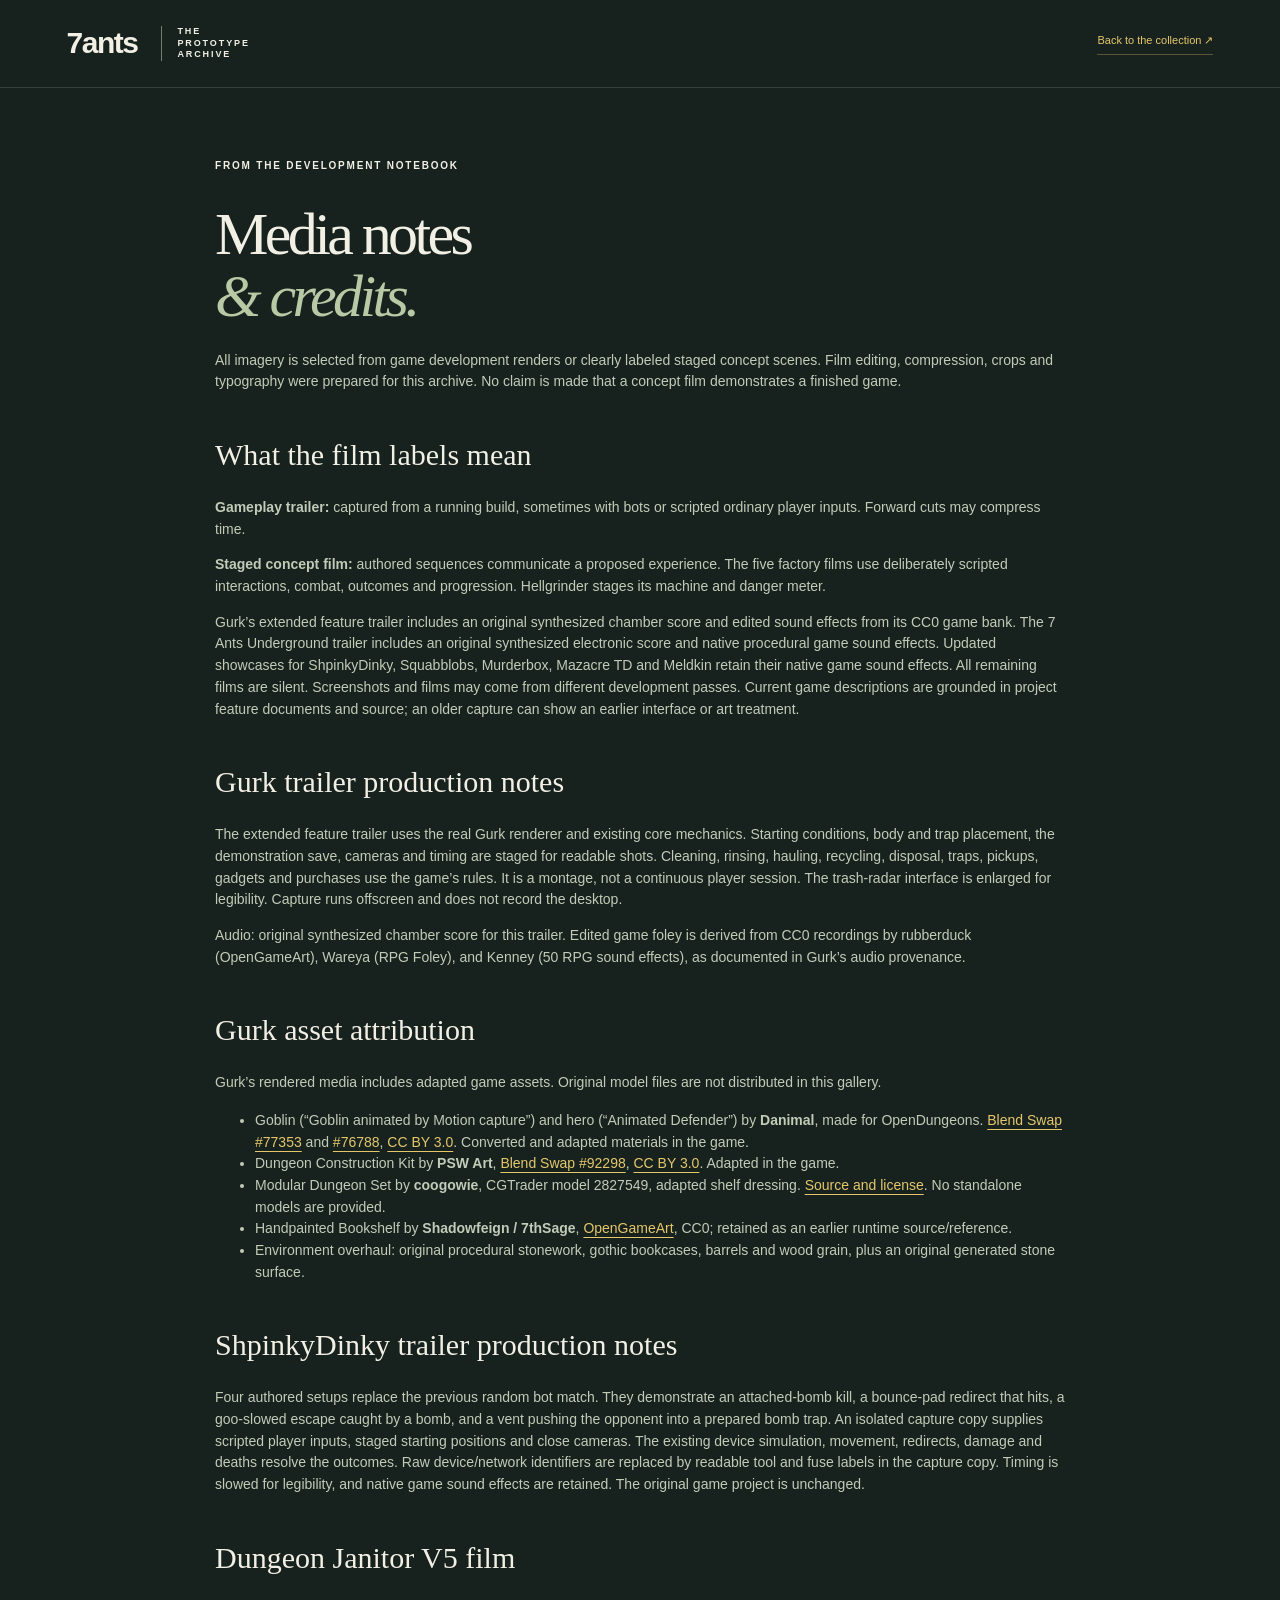
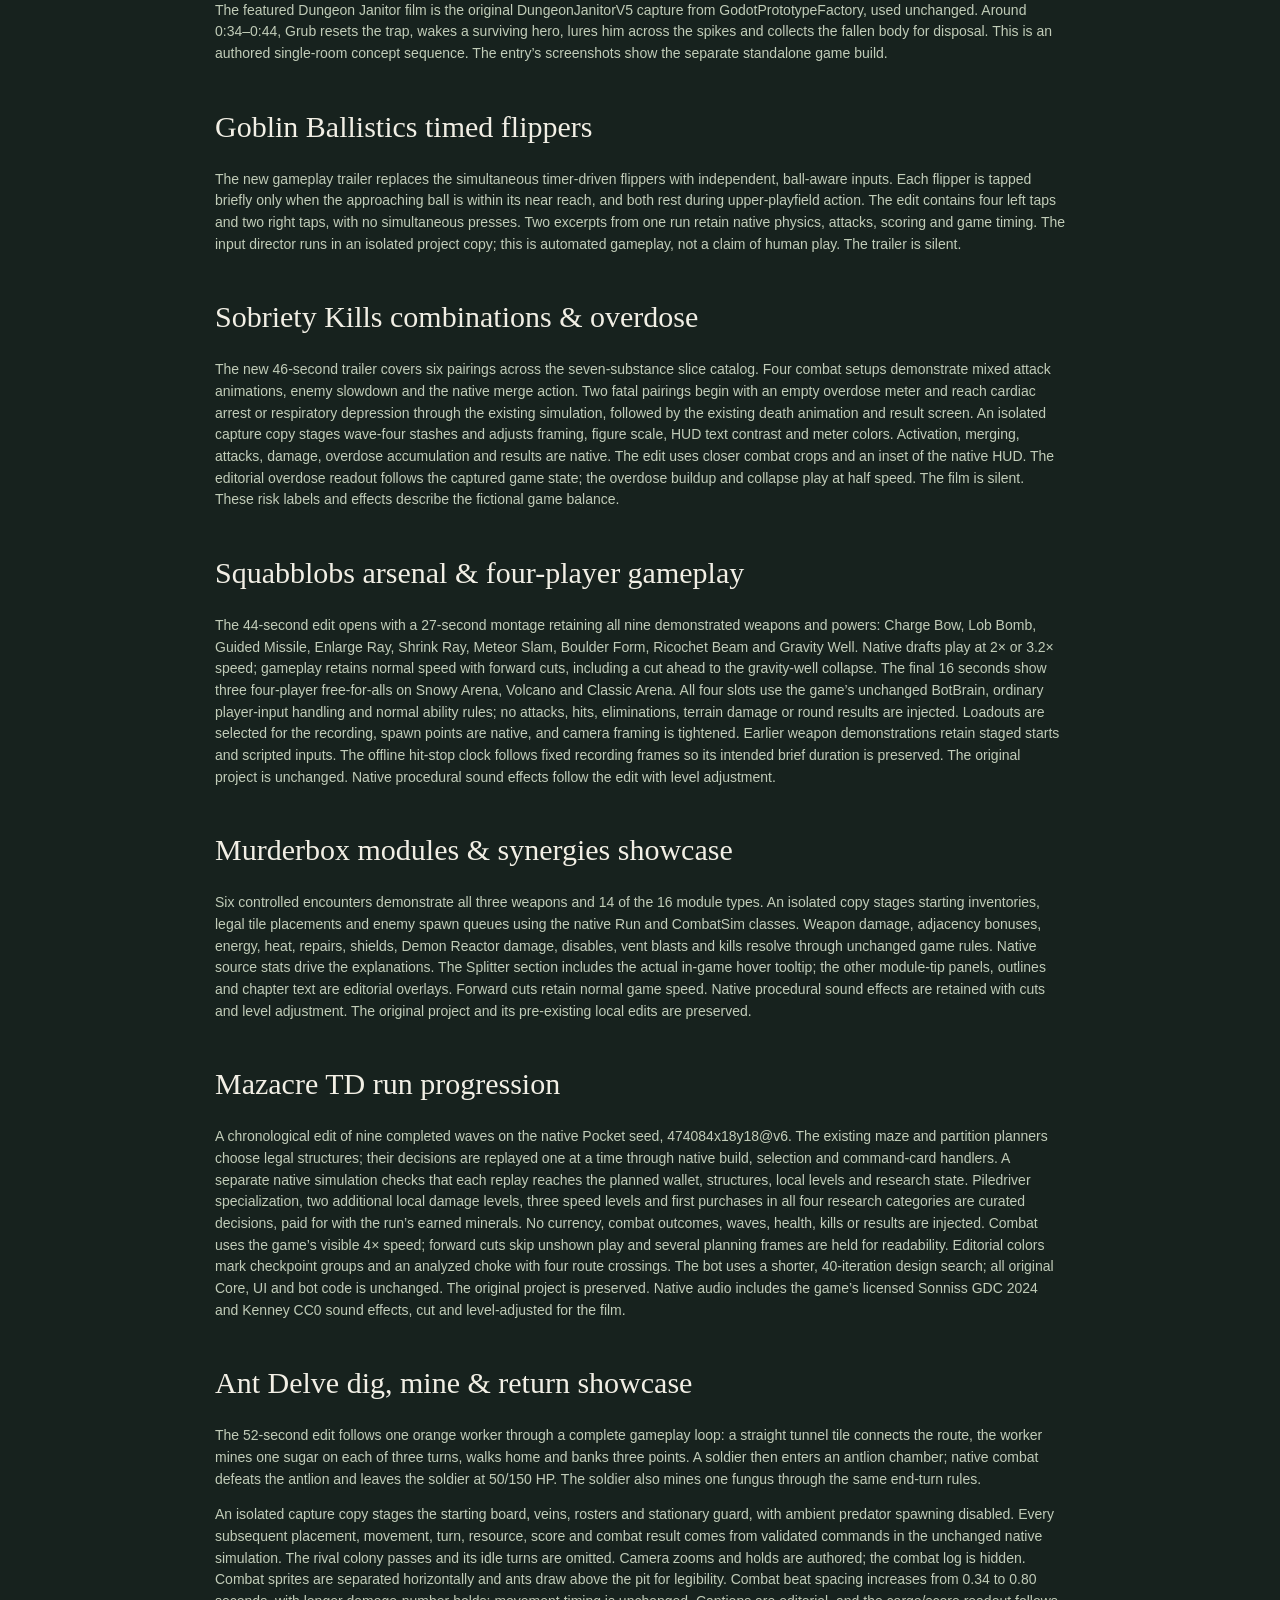
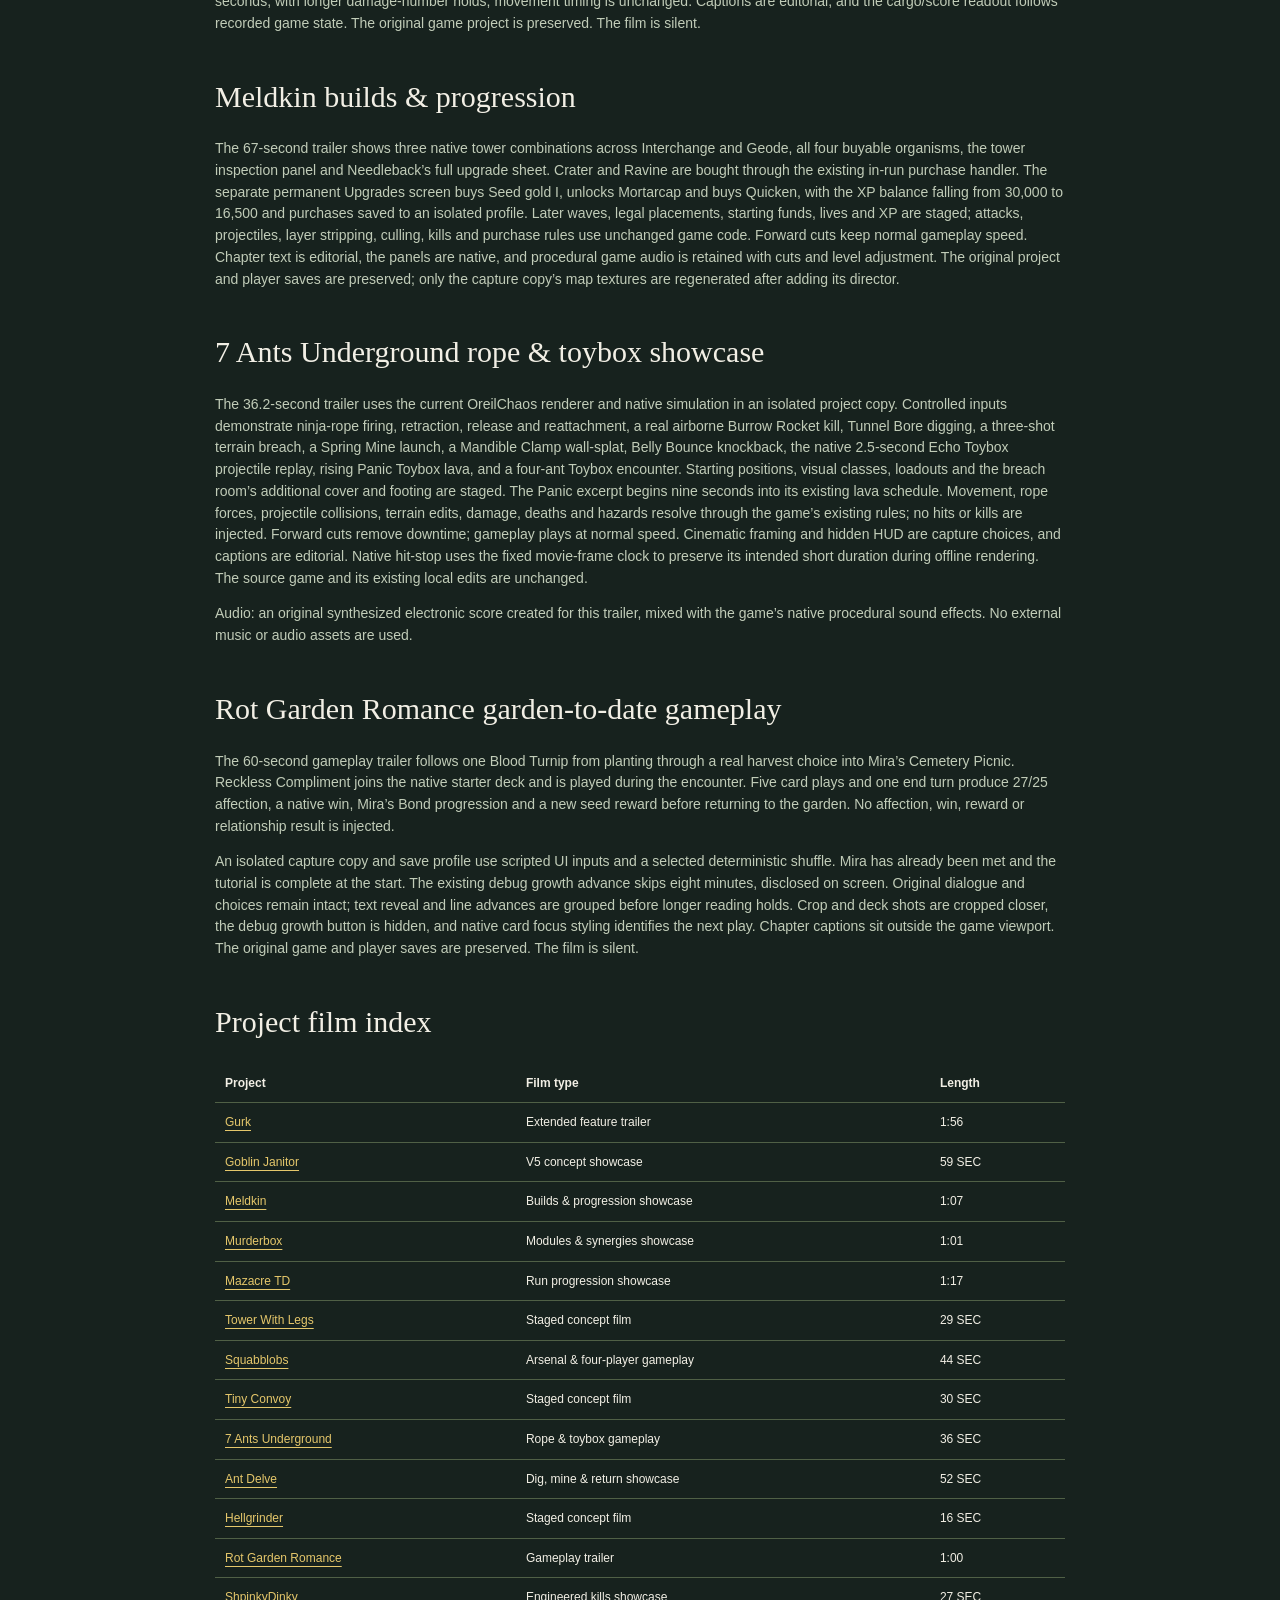
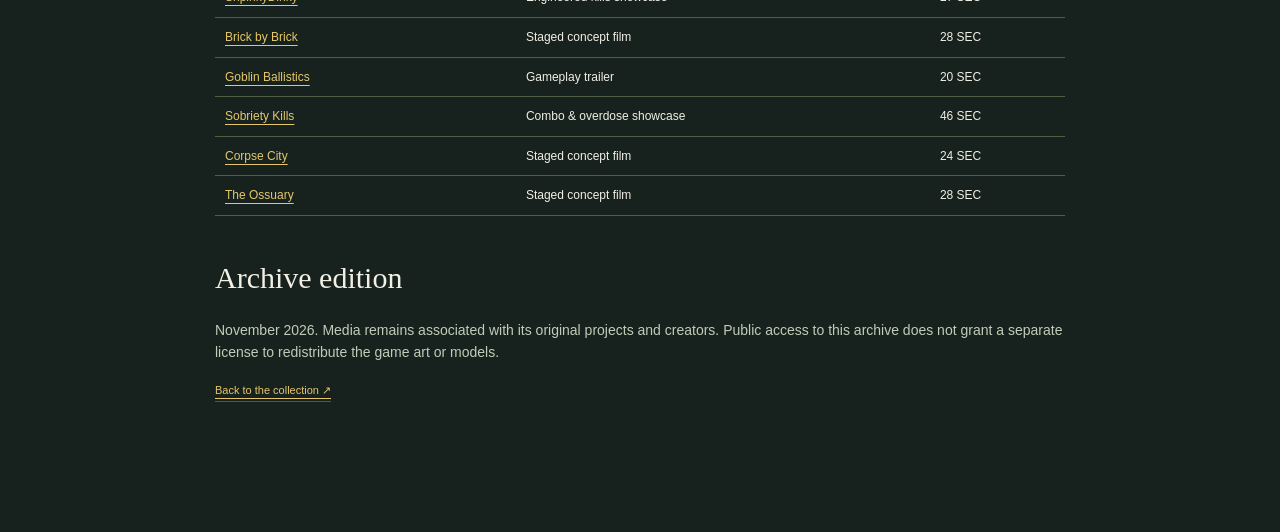
==== docs/credits.html @ ad39e8a2 "Give Rot Garden Romance a 60-second gameplay story" ====
<!doctype html><html lang="en"><head><meta charset="utf-8"><meta name="color-scheme" content="dark"><meta name="viewport" content="width=device-width,initial-scale=1"><title>Media notes & credits — 7ants</title><link rel="icon" href="assets/favicon.svg"><link rel="stylesheet" href="style.css?v=a6ae2e50460e"></head><body><header class="masthead"><a class="wordmark" href="index.html">7ants<span class="wordmark-sub">THE PROTOTYPE ARCHIVE</span></a><a class="text-link" href="index.html#collection">Back to the collection ↗</a></header><main class="credits-page"><div class="eyebrow">FROM THE DEVELOPMENT NOTEBOOK</div><h1>Media notes<br><em>& credits.</em></h1><p>All imagery is selected from game development renders or clearly labeled staged concept scenes. Film editing, compression, crops and typography were prepared for this archive. No claim is made that a concept film demonstrates a finished game.</p><h2>What the film labels mean</h2><p><strong>Gameplay trailer:</strong> captured from a running build, sometimes with bots or scripted ordinary player inputs. Forward cuts may compress time.</p><p><strong>Staged concept film:</strong> authored sequences communicate a proposed experience. The five factory films use deliberately scripted interactions, combat, outcomes and progression. Hellgrinder stages its machine and danger meter.</p><p>Gurk’s extended feature trailer includes an original synthesized chamber score and edited sound effects from its CC0 game bank. The 7 Ants Underground trailer includes an original synthesized electronic score and native procedural game sound effects. Updated showcases for ShpinkyDinky, Squabblobs, Murderbox, Mazacre TD and Meldkin retain their native game sound effects. All remaining films are silent. Screenshots and films may come from different development passes. Current game descriptions are grounded in project feature documents and source; an older capture can show an earlier interface or art treatment.</p><h2>Gurk trailer production notes</h2><p>The extended feature trailer uses the real Gurk renderer and existing core mechanics. Starting conditions, body and trap placement, the demonstration save, cameras and timing are staged for readable shots. Cleaning, rinsing, hauling, recycling, disposal, traps, pickups, gadgets and purchases use the game’s rules. It is a montage, not a continuous player session. The trash-radar interface is enlarged for legibility. Capture runs offscreen and does not record the desktop.</p><p>Audio: original synthesized chamber score for this trailer. Edited game foley is derived from CC0 recordings by rubberduck (OpenGameArt), Wareya (RPG Foley), and Kenney (50 RPG sound effects), as documented in Gurk’s audio provenance.</p><h2>Gurk asset attribution</h2><p>Gurk’s rendered media includes adapted game assets. Original model files are not distributed in this gallery.</p><ul><li>Goblin (“Goblin animated by Motion capture”) and hero (“Animated Defender”) by <strong>Danimal</strong>, made for OpenDungeons. <a href="https://www.blendswap.com/blend/77353">Blend Swap #77353</a> and <a href="https://www.blendswap.com/blend/76788">#76788</a>, <a href="https://creativecommons.org/licenses/by/3.0/">CC BY 3.0</a>. Converted and adapted materials in the game.</li><li>Dungeon Construction Kit by <strong>PSW Art</strong>, <a href="https://www.blendswap.com/blend/92298">Blend Swap #92298</a>, <a href="https://creativecommons.org/licenses/by/3.0/">CC BY 3.0</a>. Adapted in the game.</li><li>Modular Dungeon Set by <strong>coogowie</strong>, CGTrader model 2827549, adapted shelf dressing. <a href="https://www.cgtrader.com/free-3d-models/architectural/other/modular-dungeon-set-f4d5c5b9-bd87-4ad4-bb60-64ab2f3504b6">Source and license</a>. No standalone models are provided.</li><li>Handpainted Bookshelf by <strong>Shadowfeign / 7thSage</strong>, <a href="https://opengameart.org/content/handpainted-bookshelf">OpenGameArt</a>, CC0; retained as an earlier runtime source/reference.</li><li>Environment overhaul: original procedural stonework, gothic bookcases, barrels and wood grain, plus an original generated stone surface.</li></ul><h2>ShpinkyDinky trailer production notes</h2><p>Four authored setups replace the previous random bot match. They demonstrate an attached-bomb kill, a bounce-pad redirect that hits, a goo-slowed escape caught by a bomb, and a vent pushing the opponent into a prepared bomb trap. An isolated capture copy supplies scripted player inputs, staged starting positions and close cameras. The existing device simulation, movement, redirects, damage and deaths resolve the outcomes. Raw device/network identifiers are replaced by readable tool and fuse labels in the capture copy. Timing is slowed for legibility, and native game sound effects are retained. The original game project is unchanged.</p><h2>Dungeon Janitor V5 film</h2><p>The featured Dungeon Janitor film is the original DungeonJanitorV5 capture from GodotPrototypeFactory, used unchanged. Around 0:34–0:44, Grub resets the trap, wakes a surviving hero, lures him across the spikes and collects the fallen body for disposal. This is an authored single-room concept sequence. The entry’s screenshots show the separate standalone game build.</p><h2>Goblin Ballistics timed flippers</h2><p>The new gameplay trailer replaces the simultaneous timer-driven flippers with independent, ball-aware inputs. Each flipper is tapped briefly only when the approaching ball is within its near reach, and both rest during upper-playfield action. The edit contains four left taps and two right taps, with no simultaneous presses. Two excerpts from one run retain native physics, attacks, scoring and game timing. The input director runs in an isolated project copy; this is automated gameplay, not a claim of human play. The trailer is silent.</p><h2>Sobriety Kills combinations &amp; overdose</h2><p>The new 46-second trailer covers six pairings across the seven-substance slice catalog. Four combat setups demonstrate mixed attack animations, enemy slowdown and the native merge action. Two fatal pairings begin with an empty overdose meter and reach cardiac arrest or respiratory depression through the existing simulation, followed by the existing death animation and result screen. An isolated capture copy stages wave-four stashes and adjusts framing, figure scale, HUD text contrast and meter colors. Activation, merging, attacks, damage, overdose accumulation and results are native. The edit uses closer combat crops and an inset of the native HUD. The editorial overdose readout follows the captured game state; the overdose buildup and collapse play at half speed. The film is silent. These risk labels and effects describe the fictional game balance.</p><h2>Squabblobs arsenal &amp; four-player gameplay</h2><p>The 44-second edit opens with a 27-second montage retaining all nine demonstrated weapons and powers: Charge Bow, Lob Bomb, Guided Missile, Enlarge Ray, Shrink Ray, Meteor Slam, Boulder Form, Ricochet Beam and Gravity Well. Native drafts play at 2× or 3.2× speed; gameplay retains normal speed with forward cuts, including a cut ahead to the gravity-well collapse. The final 16 seconds show three four-player free-for-alls on Snowy Arena, Volcano and Classic Arena. All four slots use the game’s unchanged BotBrain, ordinary player-input handling and normal ability rules; no attacks, hits, eliminations, terrain damage or round results are injected. Loadouts are selected for the recording, spawn points are native, and camera framing is tightened. Earlier weapon demonstrations retain staged starts and scripted inputs. The offline hit-stop clock follows fixed recording frames so its intended brief duration is preserved. The original project is unchanged. Native procedural sound effects follow the edit with level adjustment.</p><h2>Murderbox modules &amp; synergies showcase</h2><p>Six controlled encounters demonstrate all three weapons and 14 of the 16 module types. An isolated copy stages starting inventories, legal tile placements and enemy spawn queues using the native Run and CombatSim classes. Weapon damage, adjacency bonuses, energy, heat, repairs, shields, Demon Reactor damage, disables, vent blasts and kills resolve through unchanged game rules. Native source stats drive the explanations. The Splitter section includes the actual in-game hover tooltip; the other module-tip panels, outlines and chapter text are editorial overlays. Forward cuts retain normal game speed. Native procedural sound effects are retained with cuts and level adjustment. The original project and its pre-existing local edits are preserved.</p><h2>Mazacre TD run progression</h2><p>A chronological edit of nine completed waves on the native Pocket seed, 474084x18y18@v6. The existing maze and partition planners choose legal structures; their decisions are replayed one at a time through native build, selection and command-card handlers. A separate native simulation checks that each replay reaches the planned wallet, structures, local levels and research state. Piledriver specialization, two additional local damage levels, three speed levels and first purchases in all four research categories are curated decisions, paid for with the run’s earned minerals. No currency, combat outcomes, waves, health, kills or results are injected. Combat uses the game’s visible 4× speed; forward cuts skip unshown play and several planning frames are held for readability. Editorial colors mark checkpoint groups and an analyzed choke with four route crossings. The bot uses a shorter, 40-iteration design search; all original Core, UI and bot code is unchanged. The original project is preserved. Native audio includes the game’s licensed Sonniss GDC 2024 and Kenney CC0 sound effects, cut and level-adjusted for the film.</p><h2>Ant Delve dig, mine &amp; return showcase</h2><p>The 52-second edit follows one orange worker through a complete gameplay loop: a straight tunnel tile connects the route, the worker mines one sugar on each of three turns, walks home and banks three points. A soldier then enters an antlion chamber; native combat defeats the antlion and leaves the soldier at 50/150 HP. The soldier also mines one fungus through the same end-turn rules.</p><p>An isolated capture copy stages the starting board, veins, rosters and stationary guard, with ambient predator spawning disabled. Every subsequent placement, movement, turn, resource, score and combat result comes from validated commands in the unchanged native simulation. The rival colony passes and its idle turns are omitted. Camera zooms and holds are authored; the combat log is hidden. Combat sprites are separated horizontally and ants draw above the pit for legibility. Combat beat spacing increases from 0.34 to 0.80 seconds, with longer damage-number holds; movement timing is unchanged. Captions are editorial, and the cargo/score readout follows recorded game state. The original game project is preserved. The film is silent.</p><h2>Meldkin builds &amp; progression</h2><p>The 67-second trailer shows three native tower combinations across Interchange and Geode, all four buyable organisms, the tower inspection panel and Needleback’s full upgrade sheet. Crater and Ravine are bought through the existing in-run purchase handler. The separate permanent Upgrades screen buys Seed gold I, unlocks Mortarcap and buys Quicken, with the XP balance falling from 30,000 to 16,500 and purchases saved to an isolated profile. Later waves, legal placements, starting funds, lives and XP are staged; attacks, projectiles, layer stripping, culling, kills and purchase rules use unchanged game code. Forward cuts keep normal gameplay speed. Chapter text is editorial, the panels are native, and procedural game audio is retained with cuts and level adjustment. The original project and player saves are preserved; only the capture copy’s map textures are regenerated after adding its director.</p><h2>7 Ants Underground rope &amp; toybox showcase</h2><p>The 36.2-second trailer uses the current OreilChaos renderer and native simulation in an isolated project copy. Controlled inputs demonstrate ninja-rope firing, retraction, release and reattachment, a real airborne Burrow Rocket kill, Tunnel Bore digging, a three-shot terrain breach, a Spring Mine launch, a Mandible Clamp wall-splat, Belly Bounce knockback, the native 2.5-second Echo Toybox projectile replay, rising Panic Toybox lava, and a four-ant Toybox encounter. Starting positions, visual classes, loadouts and the breach room’s additional cover and footing are staged. The Panic excerpt begins nine seconds into its existing lava schedule. Movement, rope forces, projectile collisions, terrain edits, damage, deaths and hazards resolve through the game’s existing rules; no hits or kills are injected. Forward cuts remove downtime; gameplay plays at normal speed. Cinematic framing and hidden HUD are capture choices, and captions are editorial. Native hit-stop uses the fixed movie-frame clock to preserve its intended short duration during offline rendering. The source game and its existing local edits are unchanged.</p><p>Audio: an original synthesized electronic score created for this trailer, mixed with the game’s native procedural sound effects. No external music or audio assets are used.</p><h2>Rot Garden Romance garden-to-date gameplay</h2><p>The 60-second gameplay trailer follows one Blood Turnip from planting through a real harvest choice into Mira’s Cemetery Picnic. Reckless Compliment joins the native starter deck and is played during the encounter. Five card plays and one end turn produce 27/25 affection, a native win, Mira’s Bond progression and a new seed reward before returning to the garden. No affection, win, reward or relationship result is injected.</p><p>An isolated capture copy and save profile use scripted UI inputs and a selected deterministic shuffle. Mira has already been met and the tutorial is complete at the start. The existing debug growth advance skips eight minutes, disclosed on screen. Original dialogue and choices remain intact; text reveal and line advances are grouped before longer reading holds. Crop and deck shots are cropped closer, the debug growth button is hidden, and native card focus styling identifies the next play. Chapter captions sit outside the game viewport. The original game and player saves are preserved. The film is silent.</p><h2>Project film index</h2><table><thead><tr><th>Project</th><th>Film type</th><th>Length</th></tr></thead><tbody><tr><td><a href="index.html#gurk">Gurk</a></td><td>Extended feature trailer</td><td>1:56</td></tr><tr><td><a href="index.html#dungeon-janitor">Goblin Janitor</a></td><td>V5 concept showcase</td><td>59 SEC</td></tr><tr><td><a href="index.html#meldkin">Meldkin</a></td><td>Builds &amp; progression showcase</td><td>1:07</td></tr><tr><td><a href="index.html#murderbox">Murderbox</a></td><td>Modules &amp; synergies showcase</td><td>1:01</td></tr><tr><td><a href="index.html#mazacre-td">Mazacre TD</a></td><td>Run progression showcase</td><td>1:17</td></tr><tr><td><a href="index.html#tower-with-legs">Tower With Legs</a></td><td>Staged concept film</td><td>29 SEC</td></tr><tr><td><a href="index.html#squabblobs">Squabblobs</a></td><td>Arsenal &amp; four-player gameplay</td><td>44 SEC</td></tr><tr><td><a href="index.html#tiny-convoy">Tiny Convoy</a></td><td>Staged concept film</td><td>30 SEC</td></tr><tr><td><a href="index.html#seven-ants-underground">7 Ants Underground</a></td><td>Rope &amp; toybox gameplay</td><td>36 SEC</td></tr><tr><td><a href="index.html#ant-delve">Ant Delve</a></td><td>Dig, mine &amp; return showcase</td><td>52 SEC</td></tr><tr><td><a href="index.html#hellgrinder">Hellgrinder</a></td><td>Staged concept film</td><td>16 SEC</td></tr><tr><td><a href="index.html#rot-garden-romance">Rot Garden Romance</a></td><td>Gameplay trailer</td><td>1:00</td></tr><tr><td><a href="index.html#shpinky-dinky">ShpinkyDinky</a></td><td>Engineered kills showcase</td><td>27 SEC</td></tr><tr><td><a href="index.html#brick-by-brick">Brick by Brick</a></td><td>Staged concept film</td><td>28 SEC</td></tr><tr><td><a href="index.html#goblin-ballistics">Goblin Ballistics</a></td><td>Gameplay trailer</td><td>20 SEC</td></tr><tr><td><a href="index.html#sobriety-kills">Sobriety Kills</a></td><td>Combo &amp; overdose showcase</td><td>46 SEC</td></tr><tr><td><a href="index.html#corpse-city">Corpse City</a></td><td>Staged concept film</td><td>24 SEC</td></tr><tr><td><a href="index.html#the-ossuary">The Ossuary</a></td><td>Staged concept film</td><td>28 SEC</td></tr></tbody></table><h2>Archive edition</h2><p>November 2026. Media remains associated with its original projects and creators. Public access to this archive does not grant a separate license to redistribute the game art or models.</p><a class="text-link" href="index.html#collection">Back to the collection ↗</a></main></body></html>
---- docs/style.css ----
@charset "UTF-8";
:root{color-scheme:dark;--ink:#17221e;--paper:#f2efe5;--surface:#111b18;--surface-hover:#25352c;--muted:#b5c1b2;--gold:#e5c76b;--sage:#b7c9a5;--line:#435047;--serif:Georgia,'Times New Roman',serif;--sans:'Segoe UI',Arial,sans-serif}*{box-sizing:border-box}html{scroll-behavior:smooth;scroll-padding-top:84px}body{margin:0;background:var(--ink);color:var(--paper);font:16px/1.55 var(--sans)}button,input{font:inherit}button,a,input{-webkit-tap-highlight-color:transparent}button{cursor:pointer}button:focus-visible,a:focus-visible,input:focus-visible{outline:3px solid var(--gold);outline-offset:5px}a{color:inherit;text-decoration:none}button{color:inherit}img{display:block;max-width:100%}button{border:0}button[hidden],[hidden]{display:none!important}.sr-only{position:absolute;width:1px;height:1px;padding:0;margin:-1px;overflow:hidden;clip:rect(0,0,0,0);white-space:nowrap;border:0}.skip{position:fixed;top:-60px;left:20px;background:var(--gold);color:var(--ink);padding:12px;z-index:100}.skip:focus{top:12px}.masthead{height:88px;max-width:1536px;margin:auto;padding:0 5.2%;display:flex;align-items:center;justify-content:space-between;gap:20px;border-bottom:1px solid #ffffff20}.wordmark{display:flex;align-items:center;gap:8px;font-size:30px;letter-spacing:-1.5px;font-weight:750;white-space:nowrap}.antmark{font-size:35px;color:var(--gold);line-height:1;transform:rotate(-25deg);margin-right:4px}.wordmark-sub{font-size:9px;line-height:1.3;letter-spacing:1.9px;font-weight:600;max-width:115px;white-space:normal;border-left:1px solid #718073;padding-left:15px;margin-left:16px}.masthead nav{display:flex;align-items:center;gap:30px;font-size:12px;font-weight:600}.masthead nav a{padding:10px 0}.masthead nav a:hover{color:var(--gold)}.masthead nav span{font-size:9px;margin-left:6px;color:var(--sage)}.repo-link{border:1px solid #ffffff40!important;border-radius:3px;padding:9px 16px!important}.intro{max-width:1536px;margin:auto;min-height:650px;padding:66px 5.2% 64px;display:grid;grid-template-columns:1fr 1.07fr;gap:6%;align-items:center}.eyebrow{font-size:10px;font-weight:650;letter-spacing:1.8px;line-height:1.6}.intro .eyebrow{color:var(--sage);display:flex;align-items:center;gap:8px}.live-dot{width:6px;height:6px;display:inline-block;border-radius:50%;background:var(--gold)}h1{font:normal clamp(46px,4.7vw,76px)/1.04 var(--serif);letter-spacing:-3.6px;margin:29px 0 22px}h1 em{font-weight:normal;color:var(--sage)}.intro-text{color:#c6cdc2;font-size:16px;line-height:1.65;margin:0 0 29px}.primary-button{display:inline-flex;align-items:center;justify-content:space-between;gap:36px;background:var(--gold);color:var(--ink);padding:14px 20px;font-size:12px;font-weight:700;border-radius:2px}.primary-button:hover{background:#f3d982}.primary-button span{font-size:20px;font-weight:400}.archive-stats{display:flex;gap:30px;margin-top:44px;padding-top:22px;border-top:1px solid #ffffff25}.archive-stats div{display:flex;flex-direction:column}.archive-stats strong{font:28px var(--serif);color:var(--paper)}.archive-stats span{font-size:9px;color:#a7b2a6;margin-top:5px;letter-spacing:.3px}.hero-feature{padding:0;background:#0c1410;position:relative;width:100%;height:494px;border:1px solid #7c8d7140;isolation:isolate;overflow:hidden;border-radius:2px;text-align:left}.hero-feature img{width:100%;height:100%;object-fit:cover;object-position:50% 50%;transition:transform .6s ease}.hero-feature:after{content:"";position:absolute;inset:45% 0 0;background:linear-gradient(transparent,#08120ee8);z-index:0}.hero-feature:hover img{transform:scale(1.035)}.hero-stamp{position:absolute;top:20px;left:20px;border:1px solid #f2efe580;background:#101a13a6;padding:6px 9px;font-size:8px;font-weight:600;letter-spacing:1.7px}.hero-caption{position:absolute;bottom:28px;left:28px;right:25px;display:flex;align-items:flex-end;justify-content:space-between;z-index:1}.hero-caption>span:first-child{display:flex;flex-direction:column}.hero-caption small{font-size:8px;letter-spacing:1.5px;color:#d0d9c6}.hero-caption strong{font:normal 58px/1.1 var(--serif);letter-spacing:-2px;margin:8px 0}.hero-caption span span{font-size:13px;color:#dce2d7;line-height:1.5}.round-arrow{width:43px;height:43px;display:grid;place-items:center;border:1px solid #ffffff90;border-radius:50%;font-size:24px;color:var(--gold);flex-shrink:0}.archive-strip{border-block:1px solid #5f6a4e;background:#253125;color:#d3d9c8;padding:15px 5.2%;display:flex;align-items:center;justify-content:space-between;gap:20px;font-size:10px;letter-spacing:.3px}.archive-strip>span:first-child{font:italic 17px var(--serif);color:var(--gold)}.archive-strip i{font-style:normal;color:#b6c79b;padding:0 20px}.collection{background:var(--surface);color:var(--paper);padding:70px 5.2% 80px;scroll-margin-top:0}.section-heading{max-width:1380px;margin:auto;display:flex;justify-content:space-between;align-items:flex-end;gap:24px}.section-heading .eyebrow{color:var(--sage)}.section-heading h2{font:normal clamp(30px,3vw,46px)/1.12 var(--serif);letter-spacing:-1.8px;margin:12px 0 0}.section-heading h2 em{color:var(--sage)}.section-heading p{font-size:12px;line-height:1.7;color:var(--muted);max-width:350px;margin:0 0 3px}.collection-tools{max-width:1380px;margin:35px auto 0;border-block:1px solid var(--line);display:flex;justify-content:space-between;gap:20px;align-items:center;padding:15px 0}.filters{display:flex;gap:5px;flex-wrap:wrap}.filter{background:transparent;padding:10px 13px;border-radius:2px;font-size:11px;color:var(--muted);font-weight:600;white-space:nowrap}.filter:hover{background:var(--surface-hover);color:var(--paper)}.filter.active{background:var(--gold);color:var(--ink)}.filter span{font-size:8px;margin-left:8px;opacity:.7}.search{display:flex;align-items:center;gap:10px;border:1px solid #637160;border-radius:2px;padding:8px 11px;min-width:210px}.search svg{width:17px;height:17px;fill:none;stroke:currentColor;stroke-width:1.6;flex-shrink:0}.search input{width:100%;max-width:210px;min-width:0;border:0;background:transparent;color:var(--paper);font-size:11px;padding:2px 0;outline-offset:7px}.search input::placeholder{color:var(--muted)}.results-line{max-width:1380px;margin:17px auto 25px;display:flex;justify-content:space-between;color:var(--muted);font-size:10px}.results-line>span:last-child{font-size:8px;letter-spacing:1.4px}.project-grid{max-width:1380px;margin:auto;display:grid;grid-template-columns:repeat(3,minmax(0,1fr));gap:40px 25px}.project-card{min-width:0;display:flex;flex-direction:column}.card-image{display:block;position:relative;padding:0;width:100%;aspect-ratio:16/10;overflow:hidden;background:#0c1410;border-radius:2px;text-align:left}.card-image img{height:100%;width:100%;object-fit:cover;transition:transform .5s ease}.card-image:hover img{transform:scale(1.045)}.card-image .image-wash{position:absolute;inset:65% 0 0;background:linear-gradient(transparent,#0d1b15a0)}.card-number{position:absolute;top:13px;left:13px;color:white;background:#15251cbf;border:1px solid #ffffff4a;padding:4px 7px;font:10px var(--sans);letter-spacing:1.2px}.film-type{position:absolute;bottom:12px;left:13px;font-size:8px;letter-spacing:1px;color:white;display:flex;align-items:center;gap:7px}.play-symbol{width:25px;height:25px;border:1px solid #ffffffa0;border-radius:50%;display:grid;place-items:center;background:#15251c70;font-size:10px;padding-left:2px}.card-meta{display:flex;justify-content:space-between;align-items:center;gap:8px;margin:16px 0 7px;font-size:8px;letter-spacing:1.1px;text-transform:uppercase}.genre{color:var(--muted)}.stage{color:var(--sage)}.stage:before{content:"";display:inline-block;background:var(--sage);width:4px;height:4px;border-radius:50%;margin:0 6px 2px 0}.project-card h3{font:normal 28px/1.1 var(--serif);letter-spacing:-.9px;margin:3px 0 10px}.card-pitch{font-size:12px;line-height:1.7;color:#c1cbbb;margin:0;min-height:42px;max-width:95%}.card-bottom{border-top:1px solid var(--line);margin-top:15px;padding-top:12px;display:flex;align-items:center;justify-content:space-between;font-size:9px;color:var(--muted)}.explore-button{font-size:10px;font-weight:700;background:transparent;padding:6px 0;color:var(--gold);display:flex;gap:12px;align-items:center}.explore-button:hover{text-decoration:underline;text-underline-offset:4px}.explore-button span{font-size:17px;font-weight:400}.empty{text-align:center;max-width:1380px;margin:60px auto}.empty h3{font:32px var(--serif)}.empty p{color:var(--muted)}.text-button{background:transparent;color:inherit;border-bottom:1px solid;padding:5px}.about{padding:70px 10% 75px;border-bottom:1px solid #ffffff25;max-width:1536px;margin:auto}.about>.eyebrow{color:var(--sage);margin-bottom:25px}.about-columns{display:grid;grid-template-columns:1fr 1fr;gap:10%}.about h2{font:normal 44px/1.12 var(--serif);letter-spacing:-1.7px;margin:0}.about h2 em{color:var(--sage)}.about p{font-size:13px;color:#c3cbbb;margin:0 0 18px;line-height:1.8}.about p strong{color:#e3e7d9;font-weight:600}.about .small-note{font-size:11px;color:#95a28f}.text-link{font-size:11px;color:var(--gold);border-bottom:1px solid #c8ad6560;padding-bottom:5px}footer{max-width:1536px;margin:auto;padding:30px 5.2%;display:flex;align-items:center;justify-content:space-between;gap:25px;color:#a7b29d}footer .wordmark{font-size:24px;color:var(--paper)}footer .wordmark-sub{font-size:8px}footer>span{font-size:8px;letter-spacing:1.5px}footer>a:last-child{font-size:10px}.project-dialog{width:min(1180px,95vw);height:min(94vh,1150px);max-height:94vh;margin:auto;padding:0;border:1px solid #617157;background:var(--ink);color:var(--paper);border-radius:5px;overflow:auto;overscroll-behavior:contain}.project-dialog::backdrop,.image-dialog::backdrop{background:#08120edb;backdrop-filter:blur(6px)}body.modal-open{overflow:hidden}.dialog-top{display:flex;align-items:center;justify-content:space-between;position:sticky;top:0;padding:14px 28px;background:#17221ef5;border-bottom:1px solid #52604b;z-index:3;gap:15px}.dialog-brand{font-size:9px;letter-spacing:1.5px;color:#a8b79c}.close-button{background:transparent;border:1px solid #ffffff4a;border-radius:2px;padding:6px 12px;font-size:11px;display:flex;gap:16px;align-items:center}.close-button span{font-size:23px;font-weight:300;line-height:1}.close-button:hover{background:#ffffff15}.detail-heading{padding:35px 5% 25px;display:flex;align-items:flex-end;justify-content:space-between;gap:30px}.detail-heading .eyebrow{color:var(--sage)}.detail-heading h2{font:normal 54px/1.1 var(--serif);letter-spacing:-2px;margin:12px 0}.detail-heading p{margin:0;font:italic 20px/1.5 var(--serif);color:#bac9a9}.share-button{font-size:10px;white-space:nowrap;background:transparent;border:1px solid #7e8d71;padding:9px 12px;border-radius:2px}.detail-film{margin:0 5%}.video-wrap{background:#0a110d;aspect-ratio:16/9;border:1px solid #506046;border-radius:2px;overflow:hidden}.video-wrap video{width:100%;height:100%;object-fit:contain;display:block}.film-note{display:flex;gap:15px;align-items:baseline;justify-content:space-between;margin:9px 0 0;font-size:10px;color:#a6b59c}.film-note strong{font-size:8px;text-transform:uppercase;letter-spacing:1.2px;font-weight:600;color:var(--gold);flex-shrink:0}.film-note span{max-width:75%;text-align:right;line-height:1.6}.detail-content{padding:35px 5% 30px;display:grid;grid-template-columns:1fr 1fr;gap:55px}.detail-content h3,.screenshot-section h3{font:normal 26px var(--serif);margin:0 0 18px;letter-spacing:-.6px}.detail-description{font-size:14px;color:#c2cdb8;line-height:1.85;margin:0 0 20px}.detail-tags{display:flex;gap:8px;flex-wrap:wrap}.detail-tags span{font-size:9px;border:1px solid #627155;border-radius:2px;padding:5px 9px;color:#c8d2bd}.loop{margin:0;padding:0;list-style:none;counter-reset:steps}.loop li{counter-increment:steps;display:flex;gap:13px;align-items:baseline;font-size:12px;line-height:1.6;color:#ced8c5;padding:10px 0;border-bottom:1px solid #ffffff18}.loop li:before{content:'0' counter(steps);font-size:9px;color:var(--gold);font-weight:600}.screenshot-section{padding:6px 5% 28px}.screenshot-heading{display:flex;justify-content:space-between;align-items:center}.screenshot-heading span{font-size:9px;color:#b8c6aa}.screenshots{display:grid;grid-template-columns:repeat(3,minmax(0,1fr));gap:14px}.screenshot{margin:0}.screenshot button{padding:0;background:#0e1711;width:100%;aspect-ratio:16/10;overflow:hidden;border-radius:2px;border:1px solid #59694d}.screenshot img{width:100%;height:100%;object-fit:contain;transition:opacity .2s}.screenshot button:hover img{opacity:.8}.screenshot figcaption{font-size:10px;line-height:1.6;color:#a7b799;padding-top:8px}.development-note{margin:0 5% 32px;padding:17px 19px;background:#253023;border-left:2px solid var(--gold);font-size:11px;line-height:1.8;color:#c3cfb7}.development-note strong{display:block;text-transform:uppercase;letter-spacing:1.4px;font-size:8px;color:var(--gold);margin-bottom:5px}.image-dialog{position:fixed;width:min(1450px,96vw);max-width:96vw;max-height:95vh;overflow:auto;padding:20px;background:#0b130e;color:var(--paper);border:1px solid #657855}.image-dialog .close-button{margin:0 0 15px auto}.image-dialog img{max-height:72vh;object-fit:contain;margin:auto;width:100%}.image-dialog p{font-size:12px;text-align:center;color:#bccbb0}.lightbox-nav{display:flex;align-items:center;justify-content:center;gap:30px;font-size:10px}.lightbox-nav button{background:transparent;border:1px solid #667653;padding:8px 12px}.toast{position:fixed;left:50%;bottom:25px;transform:translate(-50%,20px);opacity:0;background:var(--gold);color:var(--ink);padding:12px 20px;border-radius:3px;font-size:12px;font-weight:600;pointer-events:none;z-index:20;transition:.2s}.toast.visible{opacity:1;transform:translate(-50%,0)}.credits-page{max-width:900px;margin:70px auto;padding:0 25px 60px}.credits-page h1{font-size:60px}.credits-page h2{font:30px var(--serif);margin-top:45px}.credits-page p,.credits-page li{font-size:14px;color:#c1ccb8}.credits-page a{color:var(--gold);text-decoration:underline;text-underline-offset:4px}.credits-page table{width:100%;border-collapse:collapse;font-size:12px}.credits-page td,.credits-page th{border-bottom:1px solid #506046;padding:10px;text-align:left}
@media(min-width:1650px){.collection{padding-left:max(5.2%,calc((100% - 1380px)/2));padding-right:max(5.2%,calc((100% - 1380px)/2))}}@media(max-width:1100px){.intro{gap:4%;padding-top:48px;padding-bottom:48px;min-height:590px}.hero-feature{height:460px}.archive-stats{gap:20px}.masthead nav{gap:20px}.collection-tools{align-items:stretch;flex-direction:column;gap:12px}.search{width:260px}.search input{max-width:none}.card-meta{font-size:7px}.project-card h3{font-size:25px}.hero-caption strong{font-size:48px}.wordmark-sub{font-size:8px}.intro .eyebrow{font-size:8px}.about{padding-inline:7%}.detail-content{gap:30px}}@media(max-width:760px){html{scroll-padding-top:65px}.masthead{height:72px;padding:0 6%}.wordmark{font-size:26px}.wordmark-sub{font-size:7px;max-width:105px;letter-spacing:1.3px;margin-left:10px;padding-left:10px}.masthead nav{gap:15px}.masthead nav>a:nth-child(2){display:none}.masthead nav a{font-size:10px}.repo-link{padding:7px 10px!important}.intro{grid-template-columns:1fr;gap:35px;padding:43px 6% 40px}.intro h1{font-size:57px;letter-spacing:-2.7px;margin-top:22px}.intro-text{font-size:14px}.archive-stats{margin-top:30px;padding-top:17px;gap:30px}.archive-stats span{font-size:9px}.hero-feature{height:410px}.hero-caption strong{font-size:47px}.hero-caption small{font-size:7px}.hero-caption{left:23px;bottom:23px}.archive-strip{padding:13px 6%;justify-content:space-between}.archive-strip>span:last-child{display:none}.archive-strip>span:first-child{font-size:15px}.archive-strip>span:nth-child(2){font-size:8px}.archive-strip i{padding:0 7px}.collection{padding:42px 6% 50px}.section-heading{display:block}.section-heading h2{font-size:34px;letter-spacing:-1.3px}.section-heading p{margin-top:17px;font-size:11px}.collection-tools{margin-top:24px;padding:12px 0}.filters{gap:2px}.filter{font-size:10px;padding:9px 10px}.search{width:100%;padding:10px 12px}.search input{font-size:12px}.results-line{margin:15px auto 20px}.results-line>span:last-child{display:none}.project-grid{grid-template-columns:repeat(2,minmax(0,1fr));gap:30px 17px}.card-image{aspect-ratio:4/3}.card-number{font-size:8px;left:9px;top:9px}.film-type{font-size:6px;bottom:9px;left:9px;gap:5px}.play-symbol{width:21px;height:21px;font-size:8px}.card-meta{display:block;margin-top:13px;font-size:7px}.genre{display:block;margin-bottom:3px}.stage{font-size:7px}.project-card h3{font-size:24px;margin-top:8px}.card-pitch{font-size:11px;min-height:52px}.card-bottom{font-size:8px;gap:8px}.explore-button{font-size:9px;gap:4px}.about{padding:45px 6%}.about-columns{grid-template-columns:1fr;gap:25px}.about h2{font-size:38px}.about p{font-size:12px}.about>.eyebrow{font-size:8px}footer{padding:25px 6%;flex-wrap:wrap;gap:20px}footer>span{display:none}.project-dialog{width:100vw;height:100dvh;max-height:100dvh;max-width:100vw;border:0;border-radius:0}.dialog-top{padding:12px 5%}.detail-heading{padding-top:27px;gap:15px}.detail-heading h2{font-size:39px;letter-spacing:-1.4px}.detail-heading p{font-size:17px}.detail-heading .eyebrow{font-size:8px}.share-button{font-size:8px;padding:8px;align-self:flex-start;margin-top:3px}.film-note{display:block}.film-note span{display:block;text-align:left;max-width:none;margin-top:6px}.detail-content{grid-template-columns:1fr;gap:28px;padding-top:27px}.detail-description{font-size:13px}.screenshots{grid-template-columns:repeat(2,minmax(0,1fr));gap:14px}.screenshot-section h3{font-size:23px}.screenshot-heading span{font-size:8px}.development-note{font-size:10px}.image-dialog{padding:12px}.lightbox-nav{gap:15px}.lightbox-nav button{font-size:9px}.credits-page h1{font-size:44px}}@media(max-width:420px){.masthead nav .repo-link{display:none}.intro h1{font-size:50px}.hero-feature{height:365px}.archive-stats{gap:20px}.archive-stats span{font-size:8px}.project-grid{grid-template-columns:1fr;gap:35px}.card-image{aspect-ratio:16/10}.card-meta{display:flex;font-size:8px}.genre{margin:0}.project-card h3{font-size:29px}.card-pitch{min-height:0;font-size:12px}.film-type{font-size:8px}.card-number{font-size:9px}.card-bottom{font-size:9px}.explore-button{font-size:10px}.filter{padding:8px 9px}.section-heading h2{font-size:30px}}@media(prefers-reduced-motion:reduce){html{scroll-behavior:auto}*,*:before,*:after{animation:none!important;transition:none!important}.hero-feature:hover img,.card-image:hover img{transform:none}}
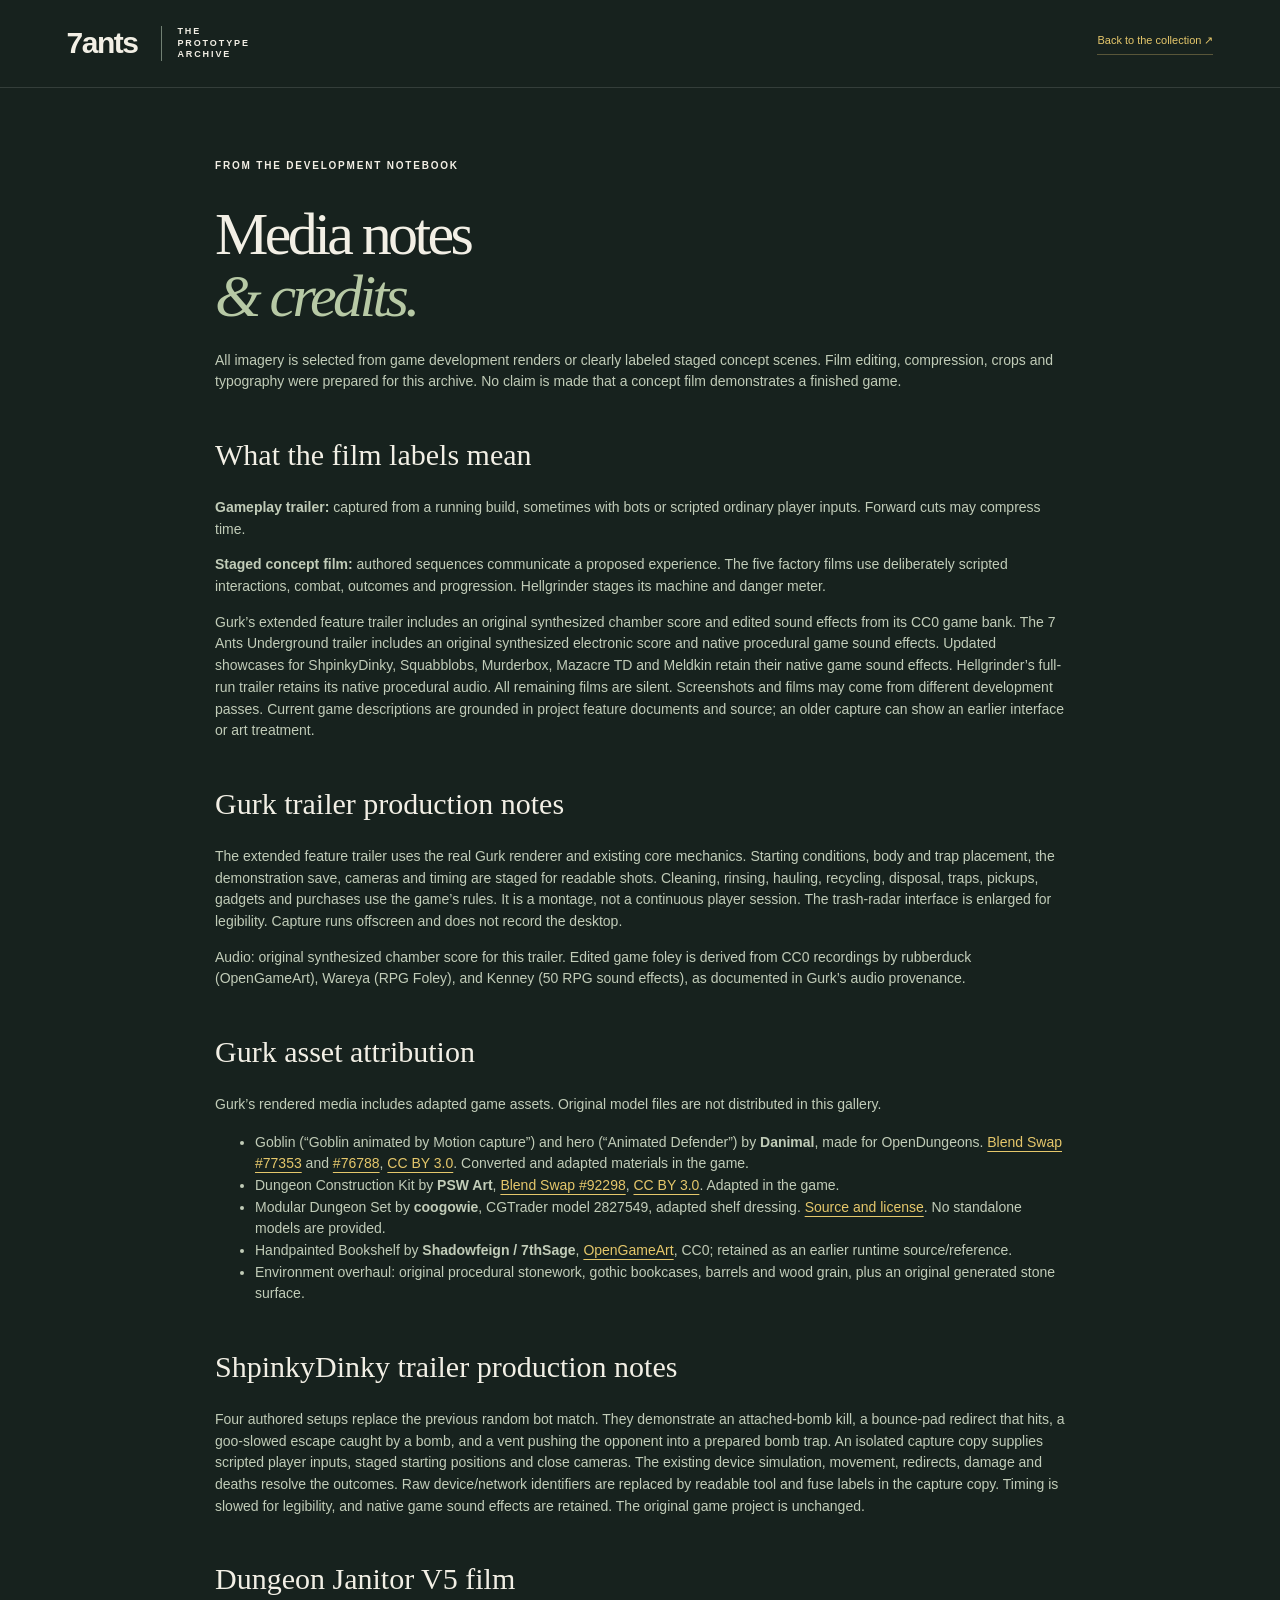
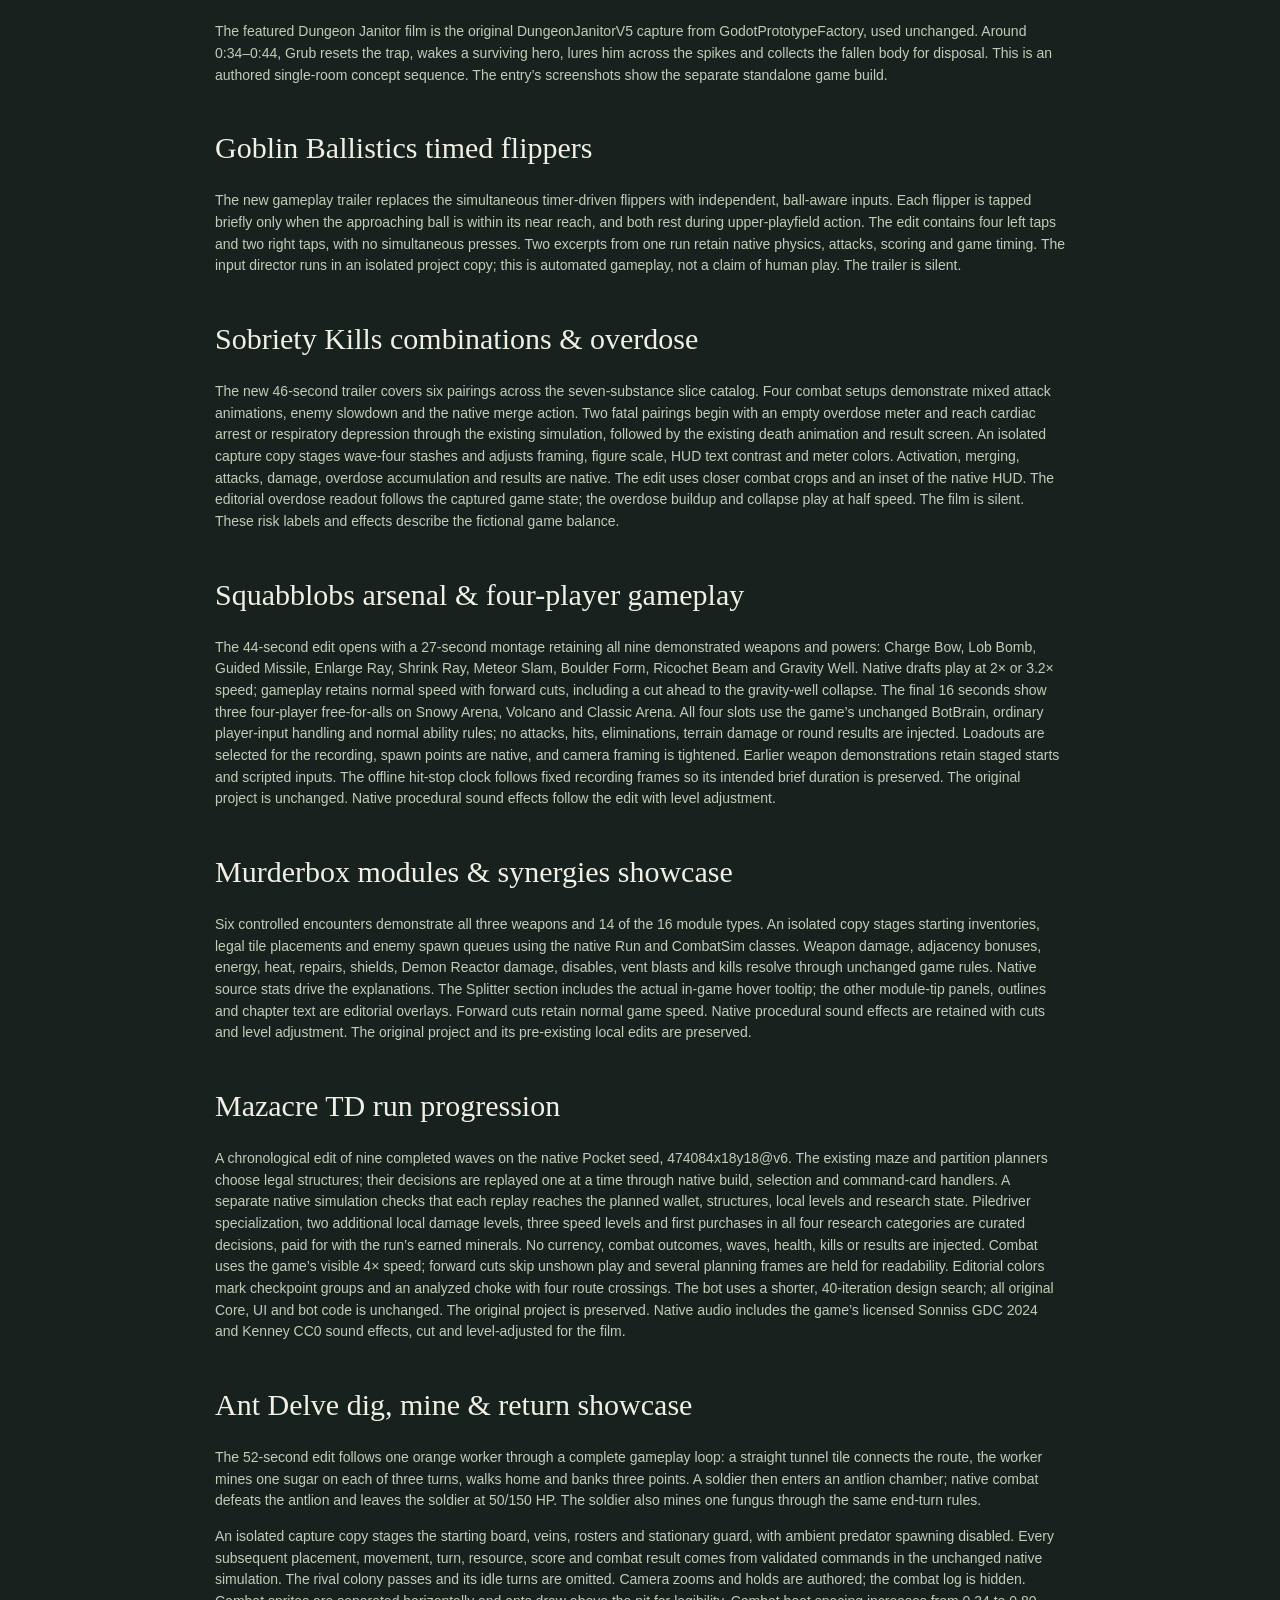
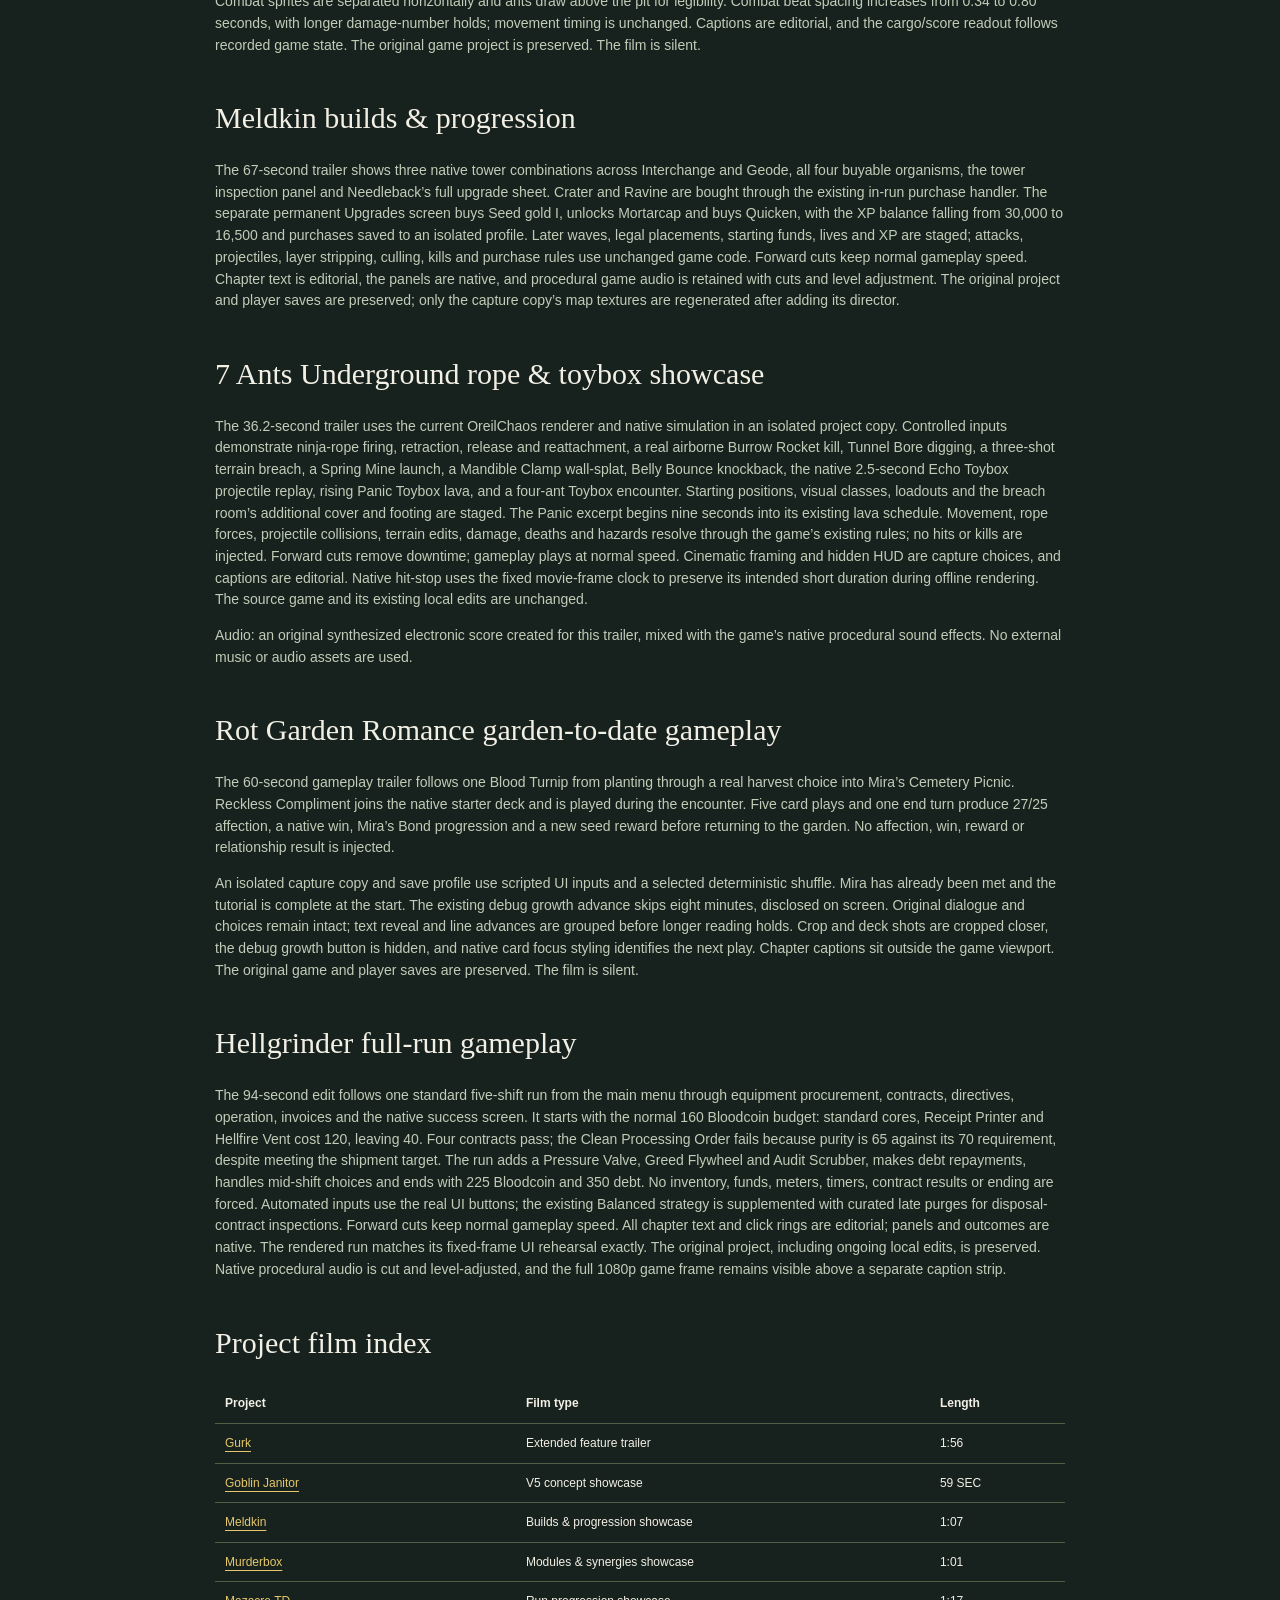
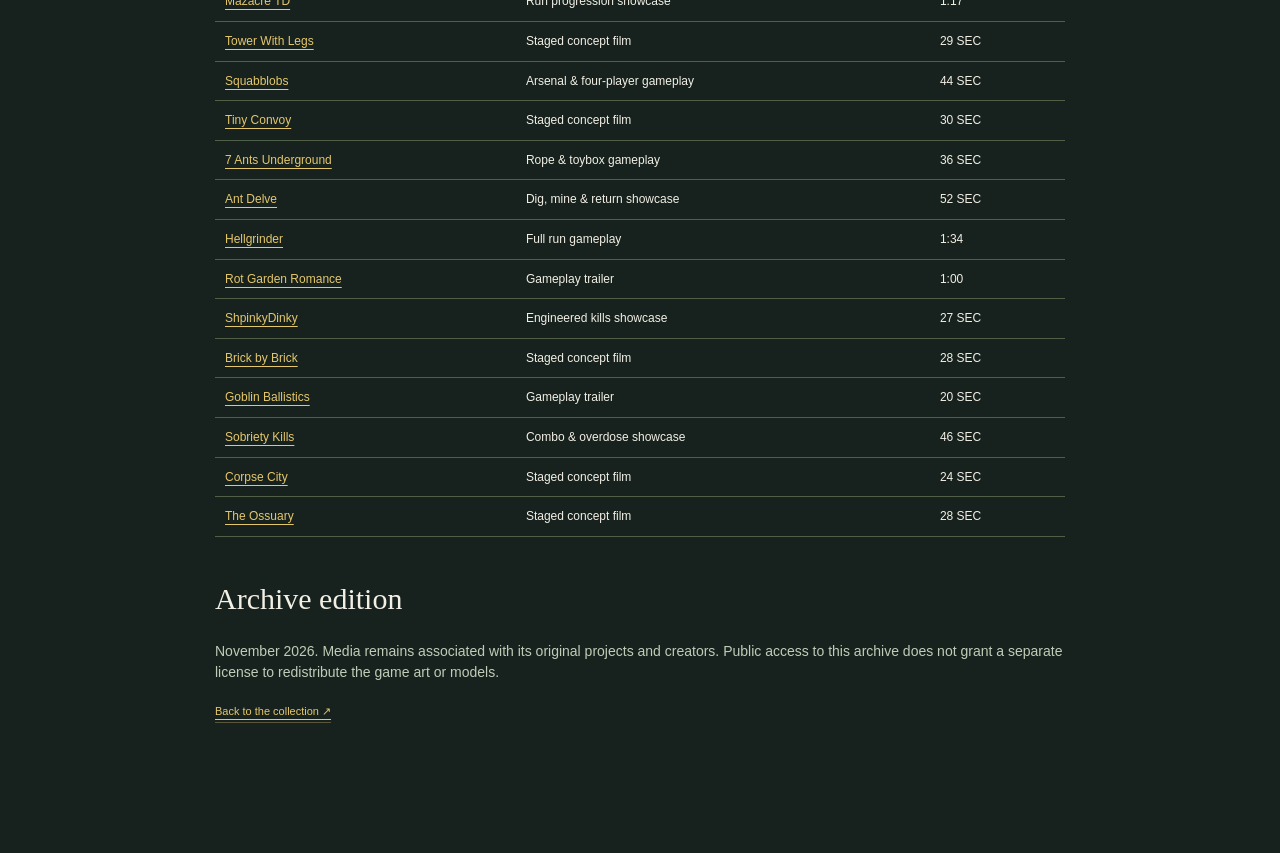
==== commit 6680dac3: "Show Hellgrinder's full five-shift gameplay loop" ====
--- a/docs/credits.html
+++ b/docs/credits.html
@@ -1 +1 @@
-<!doctype html><html lang="en"><head><meta charset="utf-8"><meta name="color-scheme" content="dark"><meta name="viewport" content="width=device-width,initial-scale=1"><title>Media notes & credits — 7ants</title><link rel="icon" href="assets/favicon.svg"><link rel="stylesheet" href="style.css?v=a6ae2e50460e"></head><body><header class="masthead"><a class="wordmark" href="index.html">7ants<span class="wordmark-sub">THE PROTOTYPE ARCHIVE</span></a><a class="text-link" href="index.html#collection">Back to the collection ↗</a></header><main class="credits-page"><div class="eyebrow">FROM THE DEVELOPMENT NOTEBOOK</div><h1>Media notes<br><em>& credits.</em></h1><p>All imagery is selected from game development renders or clearly labeled staged concept scenes. Film editing, compression, crops and typography were prepared for this archive. No claim is made that a concept film demonstrates a finished game.</p><h2>What the film labels mean</h2><p><strong>Gameplay trailer:</strong> captured from a running build, sometimes with bots or scripted ordinary player inputs. Forward cuts may compress time.</p><p><strong>Staged concept film:</strong> authored sequences communicate a proposed experience. The five factory films use deliberately scripted interactions, combat, outcomes and progression. Hellgrinder stages its machine and danger meter.</p><p>Gurk’s extended feature trailer includes an original synthesized chamber score and edited sound effects from its CC0 game bank. The 7 Ants Underground trailer includes an original synthesized electronic score and native procedural game sound effects. Updated showcases for ShpinkyDinky, Squabblobs, Murderbox, Mazacre TD and Meldkin retain their native game sound effects. All remaining films are silent. Screenshots and films may come from different development passes. Current game descriptions are grounded in project feature documents and source; an older capture can show an earlier interface or art treatment.</p><h2>Gurk trailer production notes</h2><p>The extended feature trailer uses the real Gurk renderer and existing core mechanics. Starting conditions, body and trap placement, the demonstration save, cameras and timing are staged for readable shots. Cleaning, rinsing, hauling, recycling, disposal, traps, pickups, gadgets and purchases use the game’s rules. It is a montage, not a continuous player session. The trash-radar interface is enlarged for legibility. Capture runs offscreen and does not record the desktop.</p><p>Audio: original synthesized chamber score for this trailer. Edited game foley is derived from CC0 recordings by rubberduck (OpenGameArt), Wareya (RPG Foley), and Kenney (50 RPG sound effects), as documented in Gurk’s audio provenance.</p><h2>Gurk asset attribution</h2><p>Gurk’s rendered media includes adapted game assets. Original model files are not distributed in this gallery.</p><ul><li>Goblin (“Goblin animated by Motion capture”) and hero (“Animated Defender”) by <strong>Danimal</strong>, made for OpenDungeons. <a href="https://www.blendswap.com/blend/77353">Blend Swap #77353</a> and <a href="https://www.blendswap.com/blend/76788">#76788</a>, <a href="https://creativecommons.org/licenses/by/3.0/">CC BY 3.0</a>. Converted and adapted materials in the game.</li><li>Dungeon Construction Kit by <strong>PSW Art</strong>, <a href="https://www.blendswap.com/blend/92298">Blend Swap #92298</a>, <a href="https://creativecommons.org/licenses/by/3.0/">CC BY 3.0</a>. Adapted in the game.</li><li>Modular Dungeon Set by <strong>coogowie</strong>, CGTrader model 2827549, adapted shelf dressing. <a href="https://www.cgtrader.com/free-3d-models/architectural/other/modular-dungeon-set-f4d5c5b9-bd87-4ad4-bb60-64ab2f3504b6">Source and license</a>. No standalone models are provided.</li><li>Handpainted Bookshelf by <strong>Shadowfeign / 7thSage</strong>, <a href="https://opengameart.org/content/handpainted-bookshelf">OpenGameArt</a>, CC0; retained as an earlier runtime source/reference.</li><li>Environment overhaul: original procedural stonework, gothic bookcases, barrels and wood grain, plus an original generated stone surface.</li></ul><h2>ShpinkyDinky trailer production notes</h2><p>Four authored setups replace the previous random bot match. They demonstrate an attached-bomb kill, a bounce-pad redirect that hits, a goo-slowed escape caught by a bomb, and a vent pushing the opponent into a prepared bomb trap. An isolated capture copy supplies scripted player inputs, staged starting positions and close cameras. The existing device simulation, movement, redirects, damage and deaths resolve the outcomes. Raw device/network identifiers are replaced by readable tool and fuse labels in the capture copy. Timing is slowed for legibility, and native game sound effects are retained. The original game project is unchanged.</p><h2>Dungeon Janitor V5 film</h2><p>The featured Dungeon Janitor film is the original DungeonJanitorV5 capture from GodotPrototypeFactory, used unchanged. Around 0:34–0:44, Grub resets the trap, wakes a surviving hero, lures him across the spikes and collects the fallen body for disposal. This is an authored single-room concept sequence. The entry’s screenshots show the separate standalone game build.</p><h2>Goblin Ballistics timed flippers</h2><p>The new gameplay trailer replaces the simultaneous timer-driven flippers with independent, ball-aware inputs. Each flipper is tapped briefly only when the approaching ball is within its near reach, and both rest during upper-playfield action. The edit contains four left taps and two right taps, with no simultaneous presses. Two excerpts from one run retain native physics, attacks, scoring and game timing. The input director runs in an isolated project copy; this is automated gameplay, not a claim of human play. The trailer is silent.</p><h2>Sobriety Kills combinations &amp; overdose</h2><p>The new 46-second trailer covers six pairings across the seven-substance slice catalog. Four combat setups demonstrate mixed attack animations, enemy slowdown and the native merge action. Two fatal pairings begin with an empty overdose meter and reach cardiac arrest or respiratory depression through the existing simulation, followed by the existing death animation and result screen. An isolated capture copy stages wave-four stashes and adjusts framing, figure scale, HUD text contrast and meter colors. Activation, merging, attacks, damage, overdose accumulation and results are native. The edit uses closer combat crops and an inset of the native HUD. The editorial overdose readout follows the captured game state; the overdose buildup and collapse play at half speed. The film is silent. These risk labels and effects describe the fictional game balance.</p><h2>Squabblobs arsenal &amp; four-player gameplay</h2><p>The 44-second edit opens with a 27-second montage retaining all nine demonstrated weapons and powers: Charge Bow, Lob Bomb, Guided Missile, Enlarge Ray, Shrink Ray, Meteor Slam, Boulder Form, Ricochet Beam and Gravity Well. Native drafts play at 2× or 3.2× speed; gameplay retains normal speed with forward cuts, including a cut ahead to the gravity-well collapse. The final 16 seconds show three four-player free-for-alls on Snowy Arena, Volcano and Classic Arena. All four slots use the game’s unchanged BotBrain, ordinary player-input handling and normal ability rules; no attacks, hits, eliminations, terrain damage or round results are injected. Loadouts are selected for the recording, spawn points are native, and camera framing is tightened. Earlier weapon demonstrations retain staged starts and scripted inputs. The offline hit-stop clock follows fixed recording frames so its intended brief duration is preserved. The original project is unchanged. Native procedural sound effects follow the edit with level adjustment.</p><h2>Murderbox modules &amp; synergies showcase</h2><p>Six controlled encounters demonstrate all three weapons and 14 of the 16 module types. An isolated copy stages starting inventories, legal tile placements and enemy spawn queues using the native Run and CombatSim classes. Weapon damage, adjacency bonuses, energy, heat, repairs, shields, Demon Reactor damage, disables, vent blasts and kills resolve through unchanged game rules. Native source stats drive the explanations. The Splitter section includes the actual in-game hover tooltip; the other module-tip panels, outlines and chapter text are editorial overlays. Forward cuts retain normal game speed. Native procedural sound effects are retained with cuts and level adjustment. The original project and its pre-existing local edits are preserved.</p><h2>Mazacre TD run progression</h2><p>A chronological edit of nine completed waves on the native Pocket seed, 474084x18y18@v6. The existing maze and partition planners choose legal structures; their decisions are replayed one at a time through native build, selection and command-card handlers. A separate native simulation checks that each replay reaches the planned wallet, structures, local levels and research state. Piledriver specialization, two additional local damage levels, three speed levels and first purchases in all four research categories are curated decisions, paid for with the run’s earned minerals. No currency, combat outcomes, waves, health, kills or results are injected. Combat uses the game’s visible 4× speed; forward cuts skip unshown play and several planning frames are held for readability. Editorial colors mark checkpoint groups and an analyzed choke with four route crossings. The bot uses a shorter, 40-iteration design search; all original Core, UI and bot code is unchanged. The original project is preserved. Native audio includes the game’s licensed Sonniss GDC 2024 and Kenney CC0 sound effects, cut and level-adjusted for the film.</p><h2>Ant Delve dig, mine &amp; return showcase</h2><p>The 52-second edit follows one orange worker through a complete gameplay loop: a straight tunnel tile connects the route, the worker mines one sugar on each of three turns, walks home and banks three points. A soldier then enters an antlion chamber; native combat defeats the antlion and leaves the soldier at 50/150 HP. The soldier also mines one fungus through the same end-turn rules.</p><p>An isolated capture copy stages the starting board, veins, rosters and stationary guard, with ambient predator spawning disabled. Every subsequent placement, movement, turn, resource, score and combat result comes from validated commands in the unchanged native simulation. The rival colony passes and its idle turns are omitted. Camera zooms and holds are authored; the combat log is hidden. Combat sprites are separated horizontally and ants draw above the pit for legibility. Combat beat spacing increases from 0.34 to 0.80 seconds, with longer damage-number holds; movement timing is unchanged. Captions are editorial, and the cargo/score readout follows recorded game state. The original game project is preserved. The film is silent.</p><h2>Meldkin builds &amp; progression</h2><p>The 67-second trailer shows three native tower combinations across Interchange and Geode, all four buyable organisms, the tower inspection panel and Needleback’s full upgrade sheet. Crater and Ravine are bought through the existing in-run purchase handler. The separate permanent Upgrades screen buys Seed gold I, unlocks Mortarcap and buys Quicken, with the XP balance falling from 30,000 to 16,500 and purchases saved to an isolated profile. Later waves, legal placements, starting funds, lives and XP are staged; attacks, projectiles, layer stripping, culling, kills and purchase rules use unchanged game code. Forward cuts keep normal gameplay speed. Chapter text is editorial, the panels are native, and procedural game audio is retained with cuts and level adjustment. The original project and player saves are preserved; only the capture copy’s map textures are regenerated after adding its director.</p><h2>7 Ants Underground rope &amp; toybox showcase</h2><p>The 36.2-second trailer uses the current OreilChaos renderer and native simulation in an isolated project copy. Controlled inputs demonstrate ninja-rope firing, retraction, release and reattachment, a real airborne Burrow Rocket kill, Tunnel Bore digging, a three-shot terrain breach, a Spring Mine launch, a Mandible Clamp wall-splat, Belly Bounce knockback, the native 2.5-second Echo Toybox projectile replay, rising Panic Toybox lava, and a four-ant Toybox encounter. Starting positions, visual classes, loadouts and the breach room’s additional cover and footing are staged. The Panic excerpt begins nine seconds into its existing lava schedule. Movement, rope forces, projectile collisions, terrain edits, damage, deaths and hazards resolve through the game’s existing rules; no hits or kills are injected. Forward cuts remove downtime; gameplay plays at normal speed. Cinematic framing and hidden HUD are capture choices, and captions are editorial. Native hit-stop uses the fixed movie-frame clock to preserve its intended short duration during offline rendering. The source game and its existing local edits are unchanged.</p><p>Audio: an original synthesized electronic score created for this trailer, mixed with the game’s native procedural sound effects. No external music or audio assets are used.</p><h2>Rot Garden Romance garden-to-date gameplay</h2><p>The 60-second gameplay trailer follows one Blood Turnip from planting through a real harvest choice into Mira’s Cemetery Picnic. Reckless Compliment joins the native starter deck and is played during the encounter. Five card plays and one end turn produce 27/25 affection, a native win, Mira’s Bond progression and a new seed reward before returning to the garden. No affection, win, reward or relationship result is injected.</p><p>An isolated capture copy and save profile use scripted UI inputs and a selected deterministic shuffle. Mira has already been met and the tutorial is complete at the start. The existing debug growth advance skips eight minutes, disclosed on screen. Original dialogue and choices remain intact; text reveal and line advances are grouped before longer reading holds. Crop and deck shots are cropped closer, the debug growth button is hidden, and native card focus styling identifies the next play. Chapter captions sit outside the game viewport. The original game and player saves are preserved. The film is silent.</p><h2>Project film index</h2><table><thead><tr><th>Project</th><th>Film type</th><th>Length</th></tr></thead><tbody><tr><td><a href="index.html#gurk">Gurk</a></td><td>Extended feature trailer</td><td>1:56</td></tr><tr><td><a href="index.html#dungeon-janitor">Goblin Janitor</a></td><td>V5 concept showcase</td><td>59 SEC</td></tr><tr><td><a href="index.html#meldkin">Meldkin</a></td><td>Builds &amp; progression showcase</td><td>1:07</td></tr><tr><td><a href="index.html#murderbox">Murderbox</a></td><td>Modules &amp; synergies showcase</td><td>1:01</td></tr><tr><td><a href="index.html#mazacre-td">Mazacre TD</a></td><td>Run progression showcase</td><td>1:17</td></tr><tr><td><a href="index.html#tower-with-legs">Tower With Legs</a></td><td>Staged concept film</td><td>29 SEC</td></tr><tr><td><a href="index.html#squabblobs">Squabblobs</a></td><td>Arsenal &amp; four-player gameplay</td><td>44 SEC</td></tr><tr><td><a href="index.html#tiny-convoy">Tiny Convoy</a></td><td>Staged concept film</td><td>30 SEC</td></tr><tr><td><a href="index.html#seven-ants-underground">7 Ants Underground</a></td><td>Rope &amp; toybox gameplay</td><td>36 SEC</td></tr><tr><td><a href="index.html#ant-delve">Ant Delve</a></td><td>Dig, mine &amp; return showcase</td><td>52 SEC</td></tr><tr><td><a href="index.html#hellgrinder">Hellgrinder</a></td><td>Staged concept film</td><td>16 SEC</td></tr><tr><td><a href="index.html#rot-garden-romance">Rot Garden Romance</a></td><td>Gameplay trailer</td><td>1:00</td></tr><tr><td><a href="index.html#shpinky-dinky">ShpinkyDinky</a></td><td>Engineered kills showcase</td><td>27 SEC</td></tr><tr><td><a href="index.html#brick-by-brick">Brick by Brick</a></td><td>Staged concept film</td><td>28 SEC</td></tr><tr><td><a href="index.html#goblin-ballistics">Goblin Ballistics</a></td><td>Gameplay trailer</td><td>20 SEC</td></tr><tr><td><a href="index.html#sobriety-kills">Sobriety Kills</a></td><td>Combo &amp; overdose showcase</td><td>46 SEC</td></tr><tr><td><a href="index.html#corpse-city">Corpse City</a></td><td>Staged concept film</td><td>24 SEC</td></tr><tr><td><a href="index.html#the-ossuary">The Ossuary</a></td><td>Staged concept film</td><td>28 SEC</td></tr></tbody></table><h2>Archive edition</h2><p>November 2026. Media remains associated with its original projects and creators. Public access to this archive does not grant a separate license to redistribute the game art or models.</p><a class="text-link" href="index.html#collection">Back to the collection ↗</a></main></body></html>+<!doctype html><html lang="en"><head><meta charset="utf-8"><meta name="color-scheme" content="dark"><meta name="viewport" content="width=device-width,initial-scale=1"><title>Media notes & credits — 7ants</title><link rel="icon" href="assets/favicon.svg"><link rel="stylesheet" href="style.css?v=a6ae2e50460e"></head><body><header class="masthead"><a class="wordmark" href="index.html">7ants<span class="wordmark-sub">THE PROTOTYPE ARCHIVE</span></a><a class="text-link" href="index.html#collection">Back to the collection ↗</a></header><main class="credits-page"><div class="eyebrow">FROM THE DEVELOPMENT NOTEBOOK</div><h1>Media notes<br><em>& credits.</em></h1><p>All imagery is selected from game development renders or clearly labeled staged concept scenes. Film editing, compression, crops and typography were prepared for this archive. No claim is made that a concept film demonstrates a finished game.</p><h2>What the film labels mean</h2><p><strong>Gameplay trailer:</strong> captured from a running build, sometimes with bots or scripted ordinary player inputs. Forward cuts may compress time.</p><p><strong>Staged concept film:</strong> authored sequences communicate a proposed experience. The five factory films use deliberately scripted interactions, combat, outcomes and progression. Hellgrinder stages its machine and danger meter.</p><p>Gurk’s extended feature trailer includes an original synthesized chamber score and edited sound effects from its CC0 game bank. The 7 Ants Underground trailer includes an original synthesized electronic score and native procedural game sound effects. Updated showcases for ShpinkyDinky, Squabblobs, Murderbox, Mazacre TD and Meldkin retain their native game sound effects. Hellgrinder’s full-run trailer retains its native procedural audio. All remaining films are silent. Screenshots and films may come from different development passes. Current game descriptions are grounded in project feature documents and source; an older capture can show an earlier interface or art treatment.</p><h2>Gurk trailer production notes</h2><p>The extended feature trailer uses the real Gurk renderer and existing core mechanics. Starting conditions, body and trap placement, the demonstration save, cameras and timing are staged for readable shots. Cleaning, rinsing, hauling, recycling, disposal, traps, pickups, gadgets and purchases use the game’s rules. It is a montage, not a continuous player session. The trash-radar interface is enlarged for legibility. Capture runs offscreen and does not record the desktop.</p><p>Audio: original synthesized chamber score for this trailer. Edited game foley is derived from CC0 recordings by rubberduck (OpenGameArt), Wareya (RPG Foley), and Kenney (50 RPG sound effects), as documented in Gurk’s audio provenance.</p><h2>Gurk asset attribution</h2><p>Gurk’s rendered media includes adapted game assets. Original model files are not distributed in this gallery.</p><ul><li>Goblin (“Goblin animated by Motion capture”) and hero (“Animated Defender”) by <strong>Danimal</strong>, made for OpenDungeons. <a href="https://www.blendswap.com/blend/77353">Blend Swap #77353</a> and <a href="https://www.blendswap.com/blend/76788">#76788</a>, <a href="https://creativecommons.org/licenses/by/3.0/">CC BY 3.0</a>. Converted and adapted materials in the game.</li><li>Dungeon Construction Kit by <strong>PSW Art</strong>, <a href="https://www.blendswap.com/blend/92298">Blend Swap #92298</a>, <a href="https://creativecommons.org/licenses/by/3.0/">CC BY 3.0</a>. Adapted in the game.</li><li>Modular Dungeon Set by <strong>coogowie</strong>, CGTrader model 2827549, adapted shelf dressing. <a href="https://www.cgtrader.com/free-3d-models/architectural/other/modular-dungeon-set-f4d5c5b9-bd87-4ad4-bb60-64ab2f3504b6">Source and license</a>. No standalone models are provided.</li><li>Handpainted Bookshelf by <strong>Shadowfeign / 7thSage</strong>, <a href="https://opengameart.org/content/handpainted-bookshelf">OpenGameArt</a>, CC0; retained as an earlier runtime source/reference.</li><li>Environment overhaul: original procedural stonework, gothic bookcases, barrels and wood grain, plus an original generated stone surface.</li></ul><h2>ShpinkyDinky trailer production notes</h2><p>Four authored setups replace the previous random bot match. They demonstrate an attached-bomb kill, a bounce-pad redirect that hits, a goo-slowed escape caught by a bomb, and a vent pushing the opponent into a prepared bomb trap. An isolated capture copy supplies scripted player inputs, staged starting positions and close cameras. The existing device simulation, movement, redirects, damage and deaths resolve the outcomes. Raw device/network identifiers are replaced by readable tool and fuse labels in the capture copy. Timing is slowed for legibility, and native game sound effects are retained. The original game project is unchanged.</p><h2>Dungeon Janitor V5 film</h2><p>The featured Dungeon Janitor film is the original DungeonJanitorV5 capture from GodotPrototypeFactory, used unchanged. Around 0:34–0:44, Grub resets the trap, wakes a surviving hero, lures him across the spikes and collects the fallen body for disposal. This is an authored single-room concept sequence. The entry’s screenshots show the separate standalone game build.</p><h2>Goblin Ballistics timed flippers</h2><p>The new gameplay trailer replaces the simultaneous timer-driven flippers with independent, ball-aware inputs. Each flipper is tapped briefly only when the approaching ball is within its near reach, and both rest during upper-playfield action. The edit contains four left taps and two right taps, with no simultaneous presses. Two excerpts from one run retain native physics, attacks, scoring and game timing. The input director runs in an isolated project copy; this is automated gameplay, not a claim of human play. The trailer is silent.</p><h2>Sobriety Kills combinations &amp; overdose</h2><p>The new 46-second trailer covers six pairings across the seven-substance slice catalog. Four combat setups demonstrate mixed attack animations, enemy slowdown and the native merge action. Two fatal pairings begin with an empty overdose meter and reach cardiac arrest or respiratory depression through the existing simulation, followed by the existing death animation and result screen. An isolated capture copy stages wave-four stashes and adjusts framing, figure scale, HUD text contrast and meter colors. Activation, merging, attacks, damage, overdose accumulation and results are native. The edit uses closer combat crops and an inset of the native HUD. The editorial overdose readout follows the captured game state; the overdose buildup and collapse play at half speed. The film is silent. These risk labels and effects describe the fictional game balance.</p><h2>Squabblobs arsenal &amp; four-player gameplay</h2><p>The 44-second edit opens with a 27-second montage retaining all nine demonstrated weapons and powers: Charge Bow, Lob Bomb, Guided Missile, Enlarge Ray, Shrink Ray, Meteor Slam, Boulder Form, Ricochet Beam and Gravity Well. Native drafts play at 2× or 3.2× speed; gameplay retains normal speed with forward cuts, including a cut ahead to the gravity-well collapse. The final 16 seconds show three four-player free-for-alls on Snowy Arena, Volcano and Classic Arena. All four slots use the game’s unchanged BotBrain, ordinary player-input handling and normal ability rules; no attacks, hits, eliminations, terrain damage or round results are injected. Loadouts are selected for the recording, spawn points are native, and camera framing is tightened. Earlier weapon demonstrations retain staged starts and scripted inputs. The offline hit-stop clock follows fixed recording frames so its intended brief duration is preserved. The original project is unchanged. Native procedural sound effects follow the edit with level adjustment.</p><h2>Murderbox modules &amp; synergies showcase</h2><p>Six controlled encounters demonstrate all three weapons and 14 of the 16 module types. An isolated copy stages starting inventories, legal tile placements and enemy spawn queues using the native Run and CombatSim classes. Weapon damage, adjacency bonuses, energy, heat, repairs, shields, Demon Reactor damage, disables, vent blasts and kills resolve through unchanged game rules. Native source stats drive the explanations. The Splitter section includes the actual in-game hover tooltip; the other module-tip panels, outlines and chapter text are editorial overlays. Forward cuts retain normal game speed. Native procedural sound effects are retained with cuts and level adjustment. The original project and its pre-existing local edits are preserved.</p><h2>Mazacre TD run progression</h2><p>A chronological edit of nine completed waves on the native Pocket seed, 474084x18y18@v6. The existing maze and partition planners choose legal structures; their decisions are replayed one at a time through native build, selection and command-card handlers. A separate native simulation checks that each replay reaches the planned wallet, structures, local levels and research state. Piledriver specialization, two additional local damage levels, three speed levels and first purchases in all four research categories are curated decisions, paid for with the run’s earned minerals. No currency, combat outcomes, waves, health, kills or results are injected. Combat uses the game’s visible 4× speed; forward cuts skip unshown play and several planning frames are held for readability. Editorial colors mark checkpoint groups and an analyzed choke with four route crossings. The bot uses a shorter, 40-iteration design search; all original Core, UI and bot code is unchanged. The original project is preserved. Native audio includes the game’s licensed Sonniss GDC 2024 and Kenney CC0 sound effects, cut and level-adjusted for the film.</p><h2>Ant Delve dig, mine &amp; return showcase</h2><p>The 52-second edit follows one orange worker through a complete gameplay loop: a straight tunnel tile connects the route, the worker mines one sugar on each of three turns, walks home and banks three points. A soldier then enters an antlion chamber; native combat defeats the antlion and leaves the soldier at 50/150 HP. The soldier also mines one fungus through the same end-turn rules.</p><p>An isolated capture copy stages the starting board, veins, rosters and stationary guard, with ambient predator spawning disabled. Every subsequent placement, movement, turn, resource, score and combat result comes from validated commands in the unchanged native simulation. The rival colony passes and its idle turns are omitted. Camera zooms and holds are authored; the combat log is hidden. Combat sprites are separated horizontally and ants draw above the pit for legibility. Combat beat spacing increases from 0.34 to 0.80 seconds, with longer damage-number holds; movement timing is unchanged. Captions are editorial, and the cargo/score readout follows recorded game state. The original game project is preserved. The film is silent.</p><h2>Meldkin builds &amp; progression</h2><p>The 67-second trailer shows three native tower combinations across Interchange and Geode, all four buyable organisms, the tower inspection panel and Needleback’s full upgrade sheet. Crater and Ravine are bought through the existing in-run purchase handler. The separate permanent Upgrades screen buys Seed gold I, unlocks Mortarcap and buys Quicken, with the XP balance falling from 30,000 to 16,500 and purchases saved to an isolated profile. Later waves, legal placements, starting funds, lives and XP are staged; attacks, projectiles, layer stripping, culling, kills and purchase rules use unchanged game code. Forward cuts keep normal gameplay speed. Chapter text is editorial, the panels are native, and procedural game audio is retained with cuts and level adjustment. The original project and player saves are preserved; only the capture copy’s map textures are regenerated after adding its director.</p><h2>7 Ants Underground rope &amp; toybox showcase</h2><p>The 36.2-second trailer uses the current OreilChaos renderer and native simulation in an isolated project copy. Controlled inputs demonstrate ninja-rope firing, retraction, release and reattachment, a real airborne Burrow Rocket kill, Tunnel Bore digging, a three-shot terrain breach, a Spring Mine launch, a Mandible Clamp wall-splat, Belly Bounce knockback, the native 2.5-second Echo Toybox projectile replay, rising Panic Toybox lava, and a four-ant Toybox encounter. Starting positions, visual classes, loadouts and the breach room’s additional cover and footing are staged. The Panic excerpt begins nine seconds into its existing lava schedule. Movement, rope forces, projectile collisions, terrain edits, damage, deaths and hazards resolve through the game’s existing rules; no hits or kills are injected. Forward cuts remove downtime; gameplay plays at normal speed. Cinematic framing and hidden HUD are capture choices, and captions are editorial. Native hit-stop uses the fixed movie-frame clock to preserve its intended short duration during offline rendering. The source game and its existing local edits are unchanged.</p><p>Audio: an original synthesized electronic score created for this trailer, mixed with the game’s native procedural sound effects. No external music or audio assets are used.</p><h2>Rot Garden Romance garden-to-date gameplay</h2><p>The 60-second gameplay trailer follows one Blood Turnip from planting through a real harvest choice into Mira’s Cemetery Picnic. Reckless Compliment joins the native starter deck and is played during the encounter. Five card plays and one end turn produce 27/25 affection, a native win, Mira’s Bond progression and a new seed reward before returning to the garden. No affection, win, reward or relationship result is injected.</p><p>An isolated capture copy and save profile use scripted UI inputs and a selected deterministic shuffle. Mira has already been met and the tutorial is complete at the start. The existing debug growth advance skips eight minutes, disclosed on screen. Original dialogue and choices remain intact; text reveal and line advances are grouped before longer reading holds. Crop and deck shots are cropped closer, the debug growth button is hidden, and native card focus styling identifies the next play. Chapter captions sit outside the game viewport. The original game and player saves are preserved. The film is silent.</p><h2>Hellgrinder full-run gameplay</h2><p>The 94-second edit follows one standard five-shift run from the main menu through equipment procurement, contracts, directives, operation, invoices and the native success screen. It starts with the normal 160 Bloodcoin budget: standard cores, Receipt Printer and Hellfire Vent cost 120, leaving 40. Four contracts pass; the Clean Processing Order fails because purity is 65 against its 70 requirement, despite meeting the shipment target. The run adds a Pressure Valve, Greed Flywheel and Audit Scrubber, makes debt repayments, handles mid-shift choices and ends with 225 Bloodcoin and 350 debt. No inventory, funds, meters, timers, contract results or ending are forced. Automated inputs use the real UI buttons; the existing Balanced strategy is supplemented with curated late purges for disposal-contract inspections. Forward cuts keep normal gameplay speed. All chapter text and click rings are editorial; panels and outcomes are native. The rendered run matches its fixed-frame UI rehearsal exactly. The original project, including ongoing local edits, is preserved. Native procedural audio is cut and level-adjusted, and the full 1080p game frame remains visible above a separate caption strip.</p><h2>Project film index</h2><table><thead><tr><th>Project</th><th>Film type</th><th>Length</th></tr></thead><tbody><tr><td><a href="index.html#gurk">Gurk</a></td><td>Extended feature trailer</td><td>1:56</td></tr><tr><td><a href="index.html#dungeon-janitor">Goblin Janitor</a></td><td>V5 concept showcase</td><td>59 SEC</td></tr><tr><td><a href="index.html#meldkin">Meldkin</a></td><td>Builds &amp; progression showcase</td><td>1:07</td></tr><tr><td><a href="index.html#murderbox">Murderbox</a></td><td>Modules &amp; synergies showcase</td><td>1:01</td></tr><tr><td><a href="index.html#mazacre-td">Mazacre TD</a></td><td>Run progression showcase</td><td>1:17</td></tr><tr><td><a href="index.html#tower-with-legs">Tower With Legs</a></td><td>Staged concept film</td><td>29 SEC</td></tr><tr><td><a href="index.html#squabblobs">Squabblobs</a></td><td>Arsenal &amp; four-player gameplay</td><td>44 SEC</td></tr><tr><td><a href="index.html#tiny-convoy">Tiny Convoy</a></td><td>Staged concept film</td><td>30 SEC</td></tr><tr><td><a href="index.html#seven-ants-underground">7 Ants Underground</a></td><td>Rope &amp; toybox gameplay</td><td>36 SEC</td></tr><tr><td><a href="index.html#ant-delve">Ant Delve</a></td><td>Dig, mine &amp; return showcase</td><td>52 SEC</td></tr><tr><td><a href="index.html#hellgrinder">Hellgrinder</a></td><td>Full run gameplay</td><td>1:34</td></tr><tr><td><a href="index.html#rot-garden-romance">Rot Garden Romance</a></td><td>Gameplay trailer</td><td>1:00</td></tr><tr><td><a href="index.html#shpinky-dinky">ShpinkyDinky</a></td><td>Engineered kills showcase</td><td>27 SEC</td></tr><tr><td><a href="index.html#brick-by-brick">Brick by Brick</a></td><td>Staged concept film</td><td>28 SEC</td></tr><tr><td><a href="index.html#goblin-ballistics">Goblin Ballistics</a></td><td>Gameplay trailer</td><td>20 SEC</td></tr><tr><td><a href="index.html#sobriety-kills">Sobriety Kills</a></td><td>Combo &amp; overdose showcase</td><td>46 SEC</td></tr><tr><td><a href="index.html#corpse-city">Corpse City</a></td><td>Staged concept film</td><td>24 SEC</td></tr><tr><td><a href="index.html#the-ossuary">The Ossuary</a></td><td>Staged concept film</td><td>28 SEC</td></tr></tbody></table><h2>Archive edition</h2><p>November 2026. Media remains associated with its original projects and creators. Public access to this archive does not grant a separate license to redistribute the game art or models.</p><a class="text-link" href="index.html#collection">Back to the collection ↗</a></main></body></html>
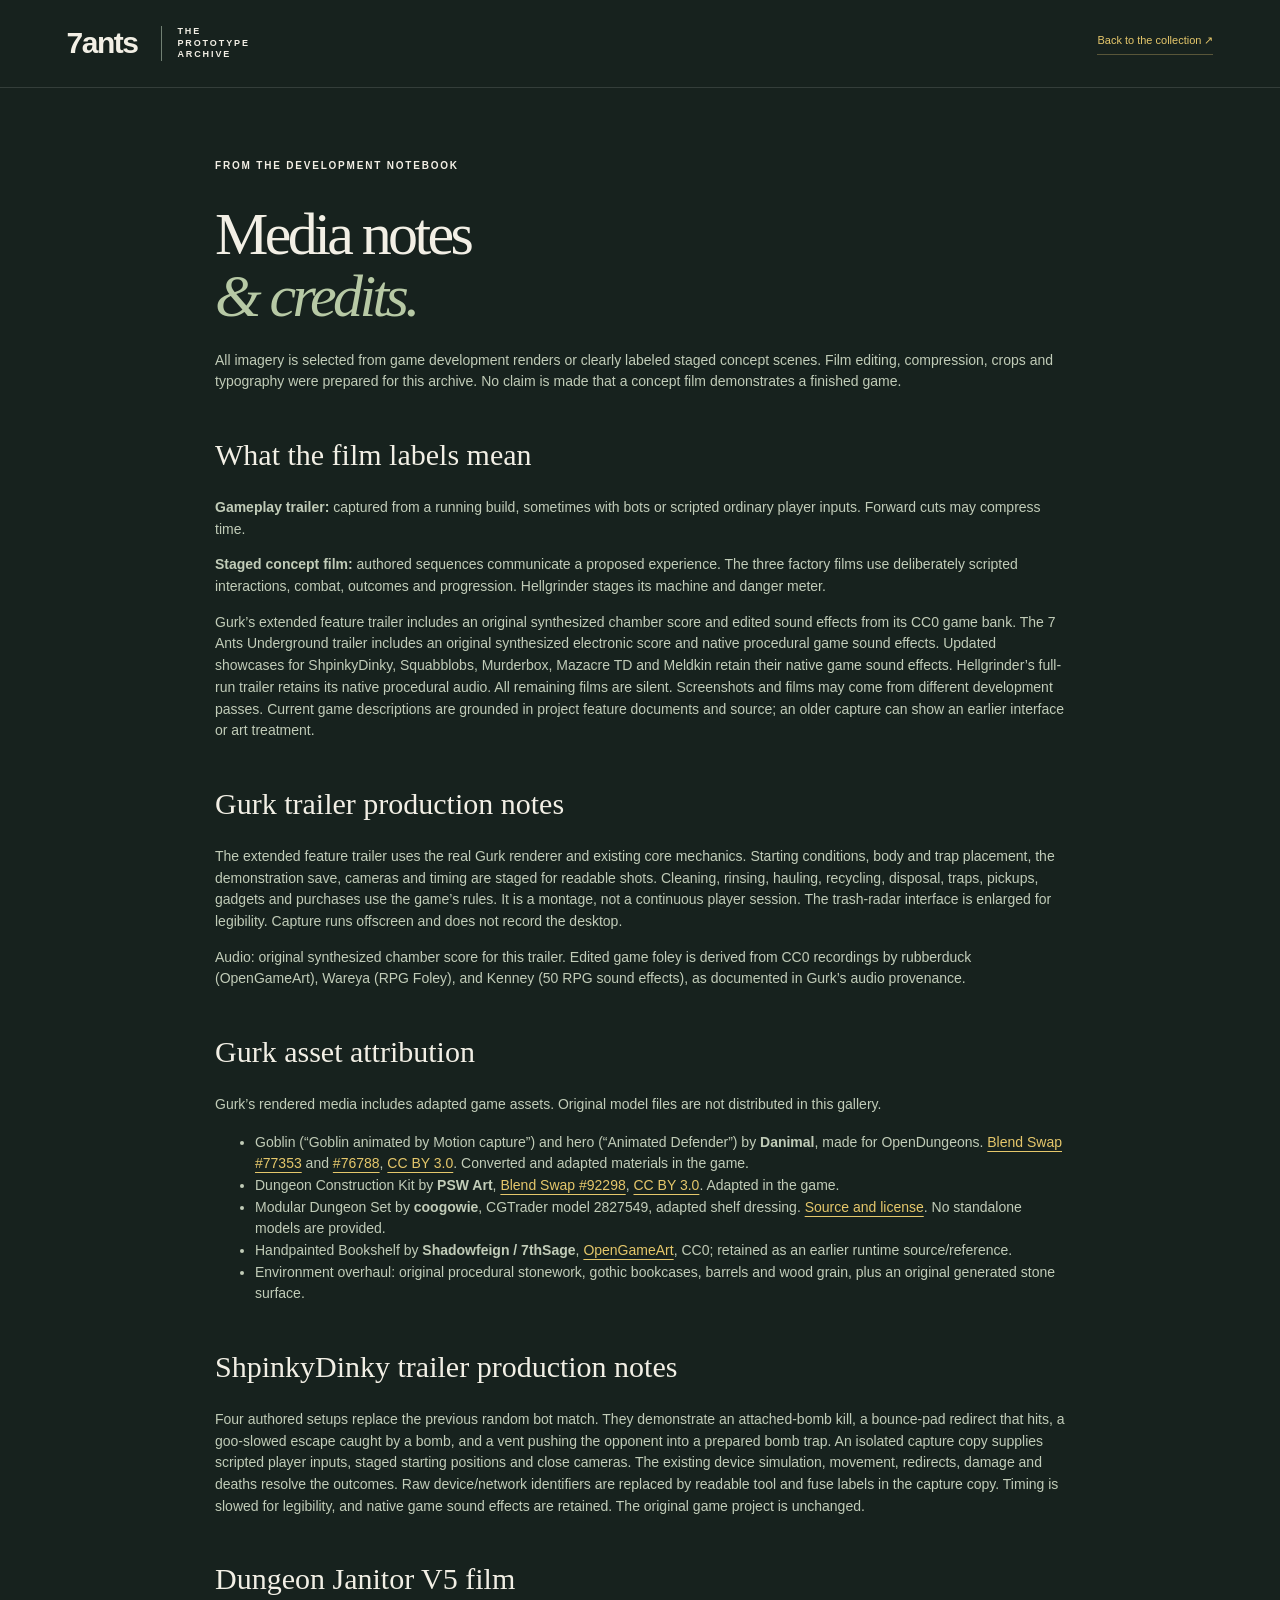
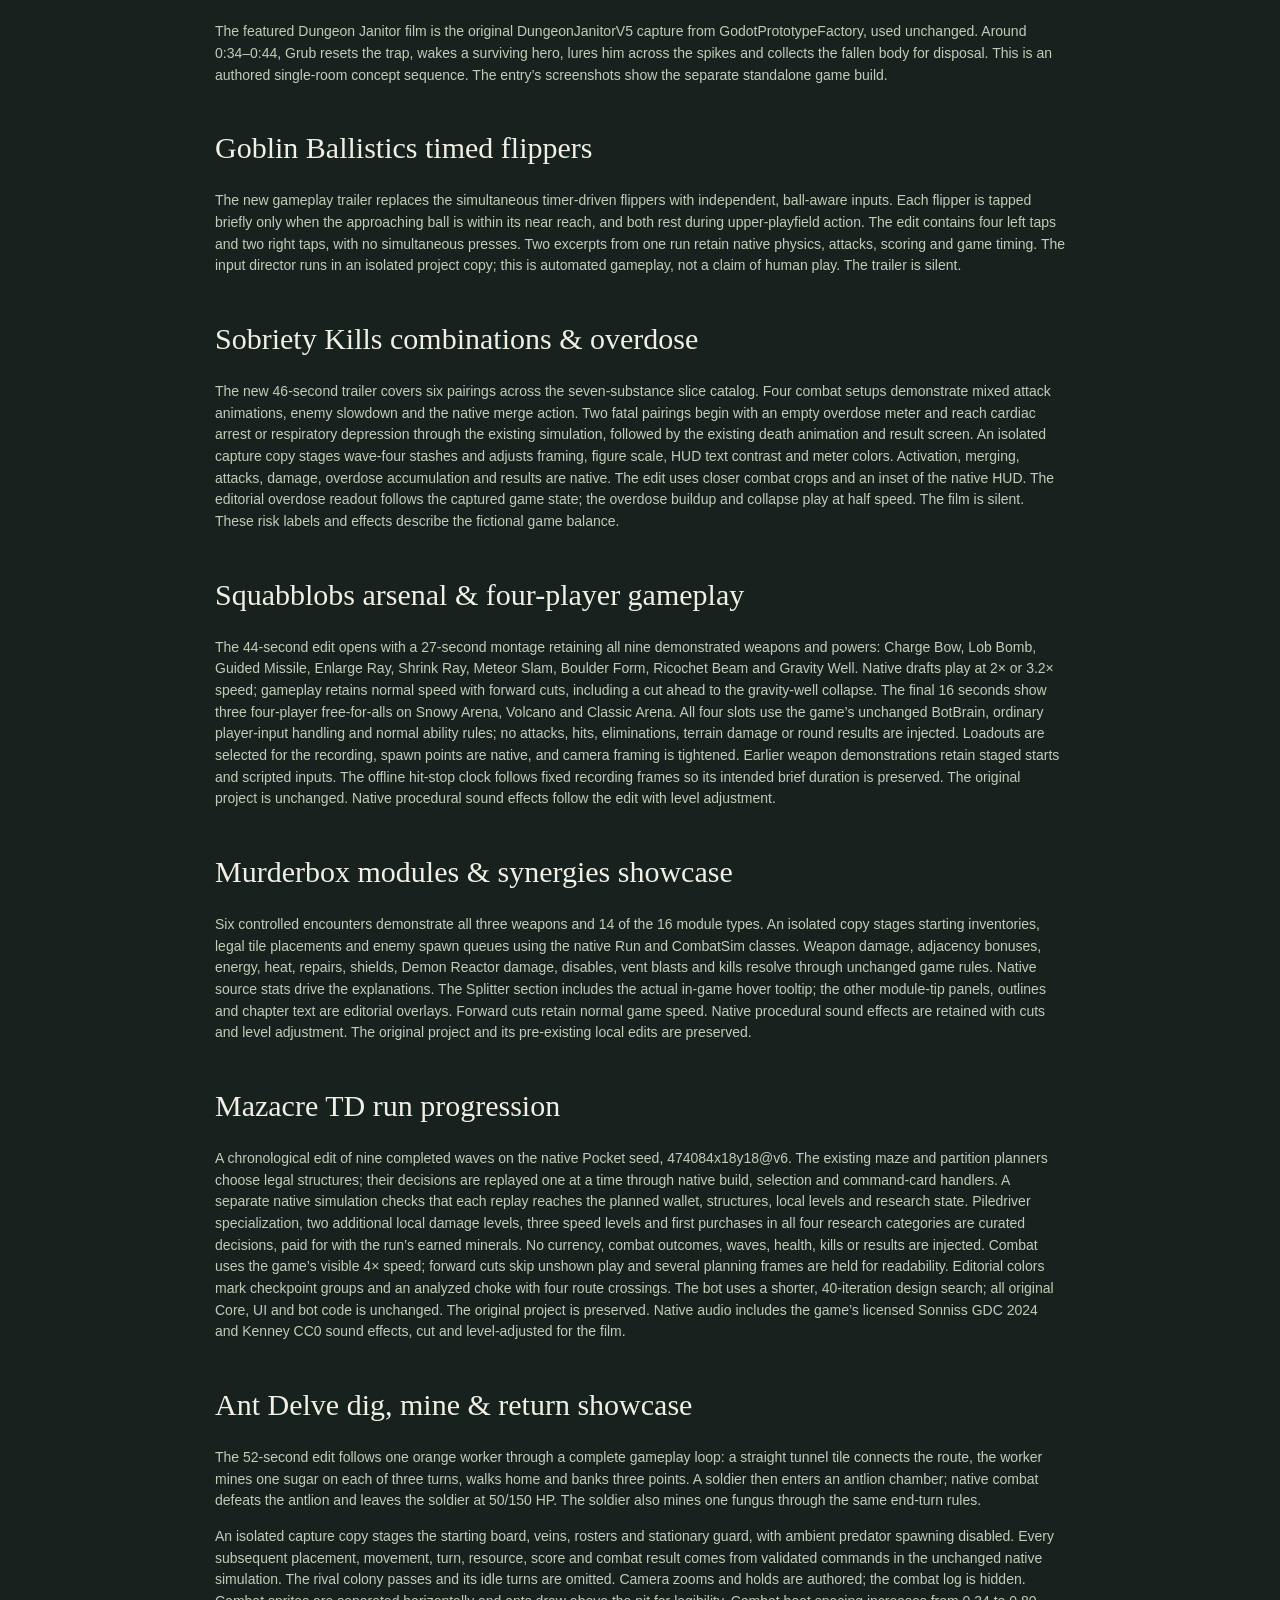
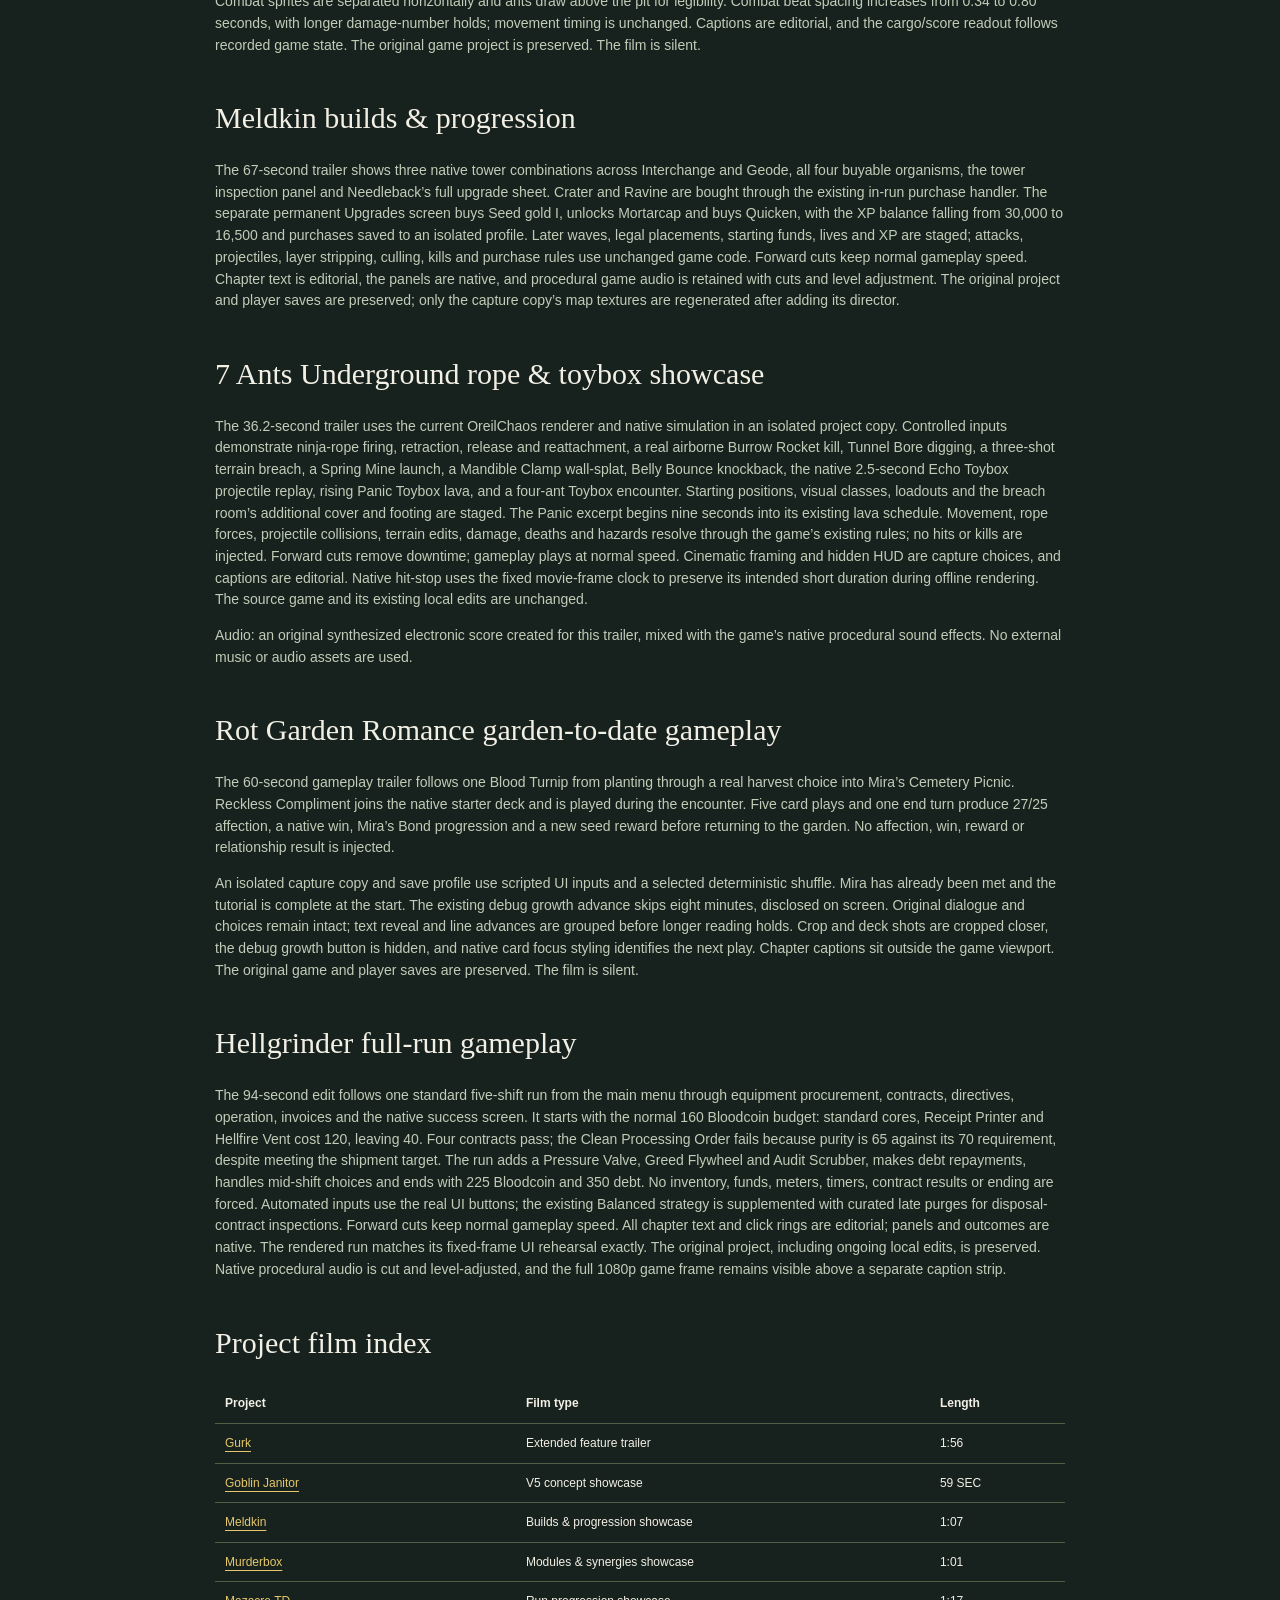
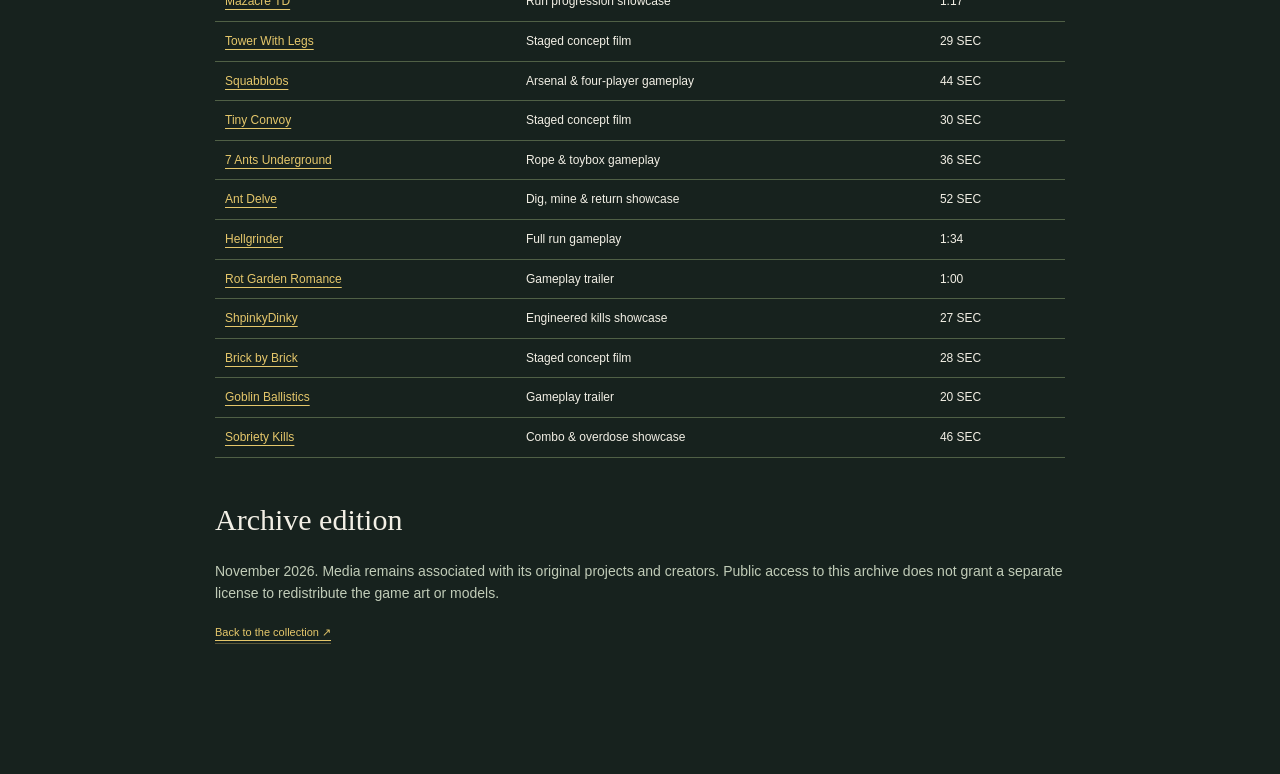
==== commit 45c2b526: "Exclude Corpse City and The Ossuary from the archive" ====
--- a/docs/credits.html
+++ b/docs/credits.html
@@ -1 +1 @@
-<!doctype html><html lang="en"><head><meta charset="utf-8"><meta name="color-scheme" content="dark"><meta name="viewport" content="width=device-width,initial-scale=1"><title>Media notes & credits — 7ants</title><link rel="icon" href="assets/favicon.svg"><link rel="stylesheet" href="style.css?v=a6ae2e50460e"></head><body><header class="masthead"><a class="wordmark" href="index.html">7ants<span class="wordmark-sub">THE PROTOTYPE ARCHIVE</span></a><a class="text-link" href="index.html#collection">Back to the collection ↗</a></header><main class="credits-page"><div class="eyebrow">FROM THE DEVELOPMENT NOTEBOOK</div><h1>Media notes<br><em>& credits.</em></h1><p>All imagery is selected from game development renders or clearly labeled staged concept scenes. Film editing, compression, crops and typography were prepared for this archive. No claim is made that a concept film demonstrates a finished game.</p><h2>What the film labels mean</h2><p><strong>Gameplay trailer:</strong> captured from a running build, sometimes with bots or scripted ordinary player inputs. Forward cuts may compress time.</p><p><strong>Staged concept film:</strong> authored sequences communicate a proposed experience. The five factory films use deliberately scripted interactions, combat, outcomes and progression. Hellgrinder stages its machine and danger meter.</p><p>Gurk’s extended feature trailer includes an original synthesized chamber score and edited sound effects from its CC0 game bank. The 7 Ants Underground trailer includes an original synthesized electronic score and native procedural game sound effects. Updated showcases for ShpinkyDinky, Squabblobs, Murderbox, Mazacre TD and Meldkin retain their native game sound effects. Hellgrinder’s full-run trailer retains its native procedural audio. All remaining films are silent. Screenshots and films may come from different development passes. Current game descriptions are grounded in project feature documents and source; an older capture can show an earlier interface or art treatment.</p><h2>Gurk trailer production notes</h2><p>The extended feature trailer uses the real Gurk renderer and existing core mechanics. Starting conditions, body and trap placement, the demonstration save, cameras and timing are staged for readable shots. Cleaning, rinsing, hauling, recycling, disposal, traps, pickups, gadgets and purchases use the game’s rules. It is a montage, not a continuous player session. The trash-radar interface is enlarged for legibility. Capture runs offscreen and does not record the desktop.</p><p>Audio: original synthesized chamber score for this trailer. Edited game foley is derived from CC0 recordings by rubberduck (OpenGameArt), Wareya (RPG Foley), and Kenney (50 RPG sound effects), as documented in Gurk’s audio provenance.</p><h2>Gurk asset attribution</h2><p>Gurk’s rendered media includes adapted game assets. Original model files are not distributed in this gallery.</p><ul><li>Goblin (“Goblin animated by Motion capture”) and hero (“Animated Defender”) by <strong>Danimal</strong>, made for OpenDungeons. <a href="https://www.blendswap.com/blend/77353">Blend Swap #77353</a> and <a href="https://www.blendswap.com/blend/76788">#76788</a>, <a href="https://creativecommons.org/licenses/by/3.0/">CC BY 3.0</a>. Converted and adapted materials in the game.</li><li>Dungeon Construction Kit by <strong>PSW Art</strong>, <a href="https://www.blendswap.com/blend/92298">Blend Swap #92298</a>, <a href="https://creativecommons.org/licenses/by/3.0/">CC BY 3.0</a>. Adapted in the game.</li><li>Modular Dungeon Set by <strong>coogowie</strong>, CGTrader model 2827549, adapted shelf dressing. <a href="https://www.cgtrader.com/free-3d-models/architectural/other/modular-dungeon-set-f4d5c5b9-bd87-4ad4-bb60-64ab2f3504b6">Source and license</a>. No standalone models are provided.</li><li>Handpainted Bookshelf by <strong>Shadowfeign / 7thSage</strong>, <a href="https://opengameart.org/content/handpainted-bookshelf">OpenGameArt</a>, CC0; retained as an earlier runtime source/reference.</li><li>Environment overhaul: original procedural stonework, gothic bookcases, barrels and wood grain, plus an original generated stone surface.</li></ul><h2>ShpinkyDinky trailer production notes</h2><p>Four authored setups replace the previous random bot match. They demonstrate an attached-bomb kill, a bounce-pad redirect that hits, a goo-slowed escape caught by a bomb, and a vent pushing the opponent into a prepared bomb trap. An isolated capture copy supplies scripted player inputs, staged starting positions and close cameras. The existing device simulation, movement, redirects, damage and deaths resolve the outcomes. Raw device/network identifiers are replaced by readable tool and fuse labels in the capture copy. Timing is slowed for legibility, and native game sound effects are retained. The original game project is unchanged.</p><h2>Dungeon Janitor V5 film</h2><p>The featured Dungeon Janitor film is the original DungeonJanitorV5 capture from GodotPrototypeFactory, used unchanged. Around 0:34–0:44, Grub resets the trap, wakes a surviving hero, lures him across the spikes and collects the fallen body for disposal. This is an authored single-room concept sequence. The entry’s screenshots show the separate standalone game build.</p><h2>Goblin Ballistics timed flippers</h2><p>The new gameplay trailer replaces the simultaneous timer-driven flippers with independent, ball-aware inputs. Each flipper is tapped briefly only when the approaching ball is within its near reach, and both rest during upper-playfield action. The edit contains four left taps and two right taps, with no simultaneous presses. Two excerpts from one run retain native physics, attacks, scoring and game timing. The input director runs in an isolated project copy; this is automated gameplay, not a claim of human play. The trailer is silent.</p><h2>Sobriety Kills combinations &amp; overdose</h2><p>The new 46-second trailer covers six pairings across the seven-substance slice catalog. Four combat setups demonstrate mixed attack animations, enemy slowdown and the native merge action. Two fatal pairings begin with an empty overdose meter and reach cardiac arrest or respiratory depression through the existing simulation, followed by the existing death animation and result screen. An isolated capture copy stages wave-four stashes and adjusts framing, figure scale, HUD text contrast and meter colors. Activation, merging, attacks, damage, overdose accumulation and results are native. The edit uses closer combat crops and an inset of the native HUD. The editorial overdose readout follows the captured game state; the overdose buildup and collapse play at half speed. The film is silent. These risk labels and effects describe the fictional game balance.</p><h2>Squabblobs arsenal &amp; four-player gameplay</h2><p>The 44-second edit opens with a 27-second montage retaining all nine demonstrated weapons and powers: Charge Bow, Lob Bomb, Guided Missile, Enlarge Ray, Shrink Ray, Meteor Slam, Boulder Form, Ricochet Beam and Gravity Well. Native drafts play at 2× or 3.2× speed; gameplay retains normal speed with forward cuts, including a cut ahead to the gravity-well collapse. The final 16 seconds show three four-player free-for-alls on Snowy Arena, Volcano and Classic Arena. All four slots use the game’s unchanged BotBrain, ordinary player-input handling and normal ability rules; no attacks, hits, eliminations, terrain damage or round results are injected. Loadouts are selected for the recording, spawn points are native, and camera framing is tightened. Earlier weapon demonstrations retain staged starts and scripted inputs. The offline hit-stop clock follows fixed recording frames so its intended brief duration is preserved. The original project is unchanged. Native procedural sound effects follow the edit with level adjustment.</p><h2>Murderbox modules &amp; synergies showcase</h2><p>Six controlled encounters demonstrate all three weapons and 14 of the 16 module types. An isolated copy stages starting inventories, legal tile placements and enemy spawn queues using the native Run and CombatSim classes. Weapon damage, adjacency bonuses, energy, heat, repairs, shields, Demon Reactor damage, disables, vent blasts and kills resolve through unchanged game rules. Native source stats drive the explanations. The Splitter section includes the actual in-game hover tooltip; the other module-tip panels, outlines and chapter text are editorial overlays. Forward cuts retain normal game speed. Native procedural sound effects are retained with cuts and level adjustment. The original project and its pre-existing local edits are preserved.</p><h2>Mazacre TD run progression</h2><p>A chronological edit of nine completed waves on the native Pocket seed, 474084x18y18@v6. The existing maze and partition planners choose legal structures; their decisions are replayed one at a time through native build, selection and command-card handlers. A separate native simulation checks that each replay reaches the planned wallet, structures, local levels and research state. Piledriver specialization, two additional local damage levels, three speed levels and first purchases in all four research categories are curated decisions, paid for with the run’s earned minerals. No currency, combat outcomes, waves, health, kills or results are injected. Combat uses the game’s visible 4× speed; forward cuts skip unshown play and several planning frames are held for readability. Editorial colors mark checkpoint groups and an analyzed choke with four route crossings. The bot uses a shorter, 40-iteration design search; all original Core, UI and bot code is unchanged. The original project is preserved. Native audio includes the game’s licensed Sonniss GDC 2024 and Kenney CC0 sound effects, cut and level-adjusted for the film.</p><h2>Ant Delve dig, mine &amp; return showcase</h2><p>The 52-second edit follows one orange worker through a complete gameplay loop: a straight tunnel tile connects the route, the worker mines one sugar on each of three turns, walks home and banks three points. A soldier then enters an antlion chamber; native combat defeats the antlion and leaves the soldier at 50/150 HP. The soldier also mines one fungus through the same end-turn rules.</p><p>An isolated capture copy stages the starting board, veins, rosters and stationary guard, with ambient predator spawning disabled. Every subsequent placement, movement, turn, resource, score and combat result comes from validated commands in the unchanged native simulation. The rival colony passes and its idle turns are omitted. Camera zooms and holds are authored; the combat log is hidden. Combat sprites are separated horizontally and ants draw above the pit for legibility. Combat beat spacing increases from 0.34 to 0.80 seconds, with longer damage-number holds; movement timing is unchanged. Captions are editorial, and the cargo/score readout follows recorded game state. The original game project is preserved. The film is silent.</p><h2>Meldkin builds &amp; progression</h2><p>The 67-second trailer shows three native tower combinations across Interchange and Geode, all four buyable organisms, the tower inspection panel and Needleback’s full upgrade sheet. Crater and Ravine are bought through the existing in-run purchase handler. The separate permanent Upgrades screen buys Seed gold I, unlocks Mortarcap and buys Quicken, with the XP balance falling from 30,000 to 16,500 and purchases saved to an isolated profile. Later waves, legal placements, starting funds, lives and XP are staged; attacks, projectiles, layer stripping, culling, kills and purchase rules use unchanged game code. Forward cuts keep normal gameplay speed. Chapter text is editorial, the panels are native, and procedural game audio is retained with cuts and level adjustment. The original project and player saves are preserved; only the capture copy’s map textures are regenerated after adding its director.</p><h2>7 Ants Underground rope &amp; toybox showcase</h2><p>The 36.2-second trailer uses the current OreilChaos renderer and native simulation in an isolated project copy. Controlled inputs demonstrate ninja-rope firing, retraction, release and reattachment, a real airborne Burrow Rocket kill, Tunnel Bore digging, a three-shot terrain breach, a Spring Mine launch, a Mandible Clamp wall-splat, Belly Bounce knockback, the native 2.5-second Echo Toybox projectile replay, rising Panic Toybox lava, and a four-ant Toybox encounter. Starting positions, visual classes, loadouts and the breach room’s additional cover and footing are staged. The Panic excerpt begins nine seconds into its existing lava schedule. Movement, rope forces, projectile collisions, terrain edits, damage, deaths and hazards resolve through the game’s existing rules; no hits or kills are injected. Forward cuts remove downtime; gameplay plays at normal speed. Cinematic framing and hidden HUD are capture choices, and captions are editorial. Native hit-stop uses the fixed movie-frame clock to preserve its intended short duration during offline rendering. The source game and its existing local edits are unchanged.</p><p>Audio: an original synthesized electronic score created for this trailer, mixed with the game’s native procedural sound effects. No external music or audio assets are used.</p><h2>Rot Garden Romance garden-to-date gameplay</h2><p>The 60-second gameplay trailer follows one Blood Turnip from planting through a real harvest choice into Mira’s Cemetery Picnic. Reckless Compliment joins the native starter deck and is played during the encounter. Five card plays and one end turn produce 27/25 affection, a native win, Mira’s Bond progression and a new seed reward before returning to the garden. No affection, win, reward or relationship result is injected.</p><p>An isolated capture copy and save profile use scripted UI inputs and a selected deterministic shuffle. Mira has already been met and the tutorial is complete at the start. The existing debug growth advance skips eight minutes, disclosed on screen. Original dialogue and choices remain intact; text reveal and line advances are grouped before longer reading holds. Crop and deck shots are cropped closer, the debug growth button is hidden, and native card focus styling identifies the next play. Chapter captions sit outside the game viewport. The original game and player saves are preserved. The film is silent.</p><h2>Hellgrinder full-run gameplay</h2><p>The 94-second edit follows one standard five-shift run from the main menu through equipment procurement, contracts, directives, operation, invoices and the native success screen. It starts with the normal 160 Bloodcoin budget: standard cores, Receipt Printer and Hellfire Vent cost 120, leaving 40. Four contracts pass; the Clean Processing Order fails because purity is 65 against its 70 requirement, despite meeting the shipment target. The run adds a Pressure Valve, Greed Flywheel and Audit Scrubber, makes debt repayments, handles mid-shift choices and ends with 225 Bloodcoin and 350 debt. No inventory, funds, meters, timers, contract results or ending are forced. Automated inputs use the real UI buttons; the existing Balanced strategy is supplemented with curated late purges for disposal-contract inspections. Forward cuts keep normal gameplay speed. All chapter text and click rings are editorial; panels and outcomes are native. The rendered run matches its fixed-frame UI rehearsal exactly. The original project, including ongoing local edits, is preserved. Native procedural audio is cut and level-adjusted, and the full 1080p game frame remains visible above a separate caption strip.</p><h2>Project film index</h2><table><thead><tr><th>Project</th><th>Film type</th><th>Length</th></tr></thead><tbody><tr><td><a href="index.html#gurk">Gurk</a></td><td>Extended feature trailer</td><td>1:56</td></tr><tr><td><a href="index.html#dungeon-janitor">Goblin Janitor</a></td><td>V5 concept showcase</td><td>59 SEC</td></tr><tr><td><a href="index.html#meldkin">Meldkin</a></td><td>Builds &amp; progression showcase</td><td>1:07</td></tr><tr><td><a href="index.html#murderbox">Murderbox</a></td><td>Modules &amp; synergies showcase</td><td>1:01</td></tr><tr><td><a href="index.html#mazacre-td">Mazacre TD</a></td><td>Run progression showcase</td><td>1:17</td></tr><tr><td><a href="index.html#tower-with-legs">Tower With Legs</a></td><td>Staged concept film</td><td>29 SEC</td></tr><tr><td><a href="index.html#squabblobs">Squabblobs</a></td><td>Arsenal &amp; four-player gameplay</td><td>44 SEC</td></tr><tr><td><a href="index.html#tiny-convoy">Tiny Convoy</a></td><td>Staged concept film</td><td>30 SEC</td></tr><tr><td><a href="index.html#seven-ants-underground">7 Ants Underground</a></td><td>Rope &amp; toybox gameplay</td><td>36 SEC</td></tr><tr><td><a href="index.html#ant-delve">Ant Delve</a></td><td>Dig, mine &amp; return showcase</td><td>52 SEC</td></tr><tr><td><a href="index.html#hellgrinder">Hellgrinder</a></td><td>Full run gameplay</td><td>1:34</td></tr><tr><td><a href="index.html#rot-garden-romance">Rot Garden Romance</a></td><td>Gameplay trailer</td><td>1:00</td></tr><tr><td><a href="index.html#shpinky-dinky">ShpinkyDinky</a></td><td>Engineered kills showcase</td><td>27 SEC</td></tr><tr><td><a href="index.html#brick-by-brick">Brick by Brick</a></td><td>Staged concept film</td><td>28 SEC</td></tr><tr><td><a href="index.html#goblin-ballistics">Goblin Ballistics</a></td><td>Gameplay trailer</td><td>20 SEC</td></tr><tr><td><a href="index.html#sobriety-kills">Sobriety Kills</a></td><td>Combo &amp; overdose showcase</td><td>46 SEC</td></tr><tr><td><a href="index.html#corpse-city">Corpse City</a></td><td>Staged concept film</td><td>24 SEC</td></tr><tr><td><a href="index.html#the-ossuary">The Ossuary</a></td><td>Staged concept film</td><td>28 SEC</td></tr></tbody></table><h2>Archive edition</h2><p>November 2026. Media remains associated with its original projects and creators. Public access to this archive does not grant a separate license to redistribute the game art or models.</p><a class="text-link" href="index.html#collection">Back to the collection ↗</a></main></body></html>+<!doctype html><html lang="en"><head><meta charset="utf-8"><meta name="color-scheme" content="dark"><meta name="viewport" content="width=device-width,initial-scale=1"><title>Media notes & credits — 7ants</title><link rel="icon" href="assets/favicon.svg"><link rel="stylesheet" href="style.css?v=a6ae2e50460e"></head><body><header class="masthead"><a class="wordmark" href="index.html">7ants<span class="wordmark-sub">THE PROTOTYPE ARCHIVE</span></a><a class="text-link" href="index.html#collection">Back to the collection ↗</a></header><main class="credits-page"><div class="eyebrow">FROM THE DEVELOPMENT NOTEBOOK</div><h1>Media notes<br><em>& credits.</em></h1><p>All imagery is selected from game development renders or clearly labeled staged concept scenes. Film editing, compression, crops and typography were prepared for this archive. No claim is made that a concept film demonstrates a finished game.</p><h2>What the film labels mean</h2><p><strong>Gameplay trailer:</strong> captured from a running build, sometimes with bots or scripted ordinary player inputs. Forward cuts may compress time.</p><p><strong>Staged concept film:</strong> authored sequences communicate a proposed experience. The three factory films use deliberately scripted interactions, combat, outcomes and progression. Hellgrinder stages its machine and danger meter.</p><p>Gurk’s extended feature trailer includes an original synthesized chamber score and edited sound effects from its CC0 game bank. The 7 Ants Underground trailer includes an original synthesized electronic score and native procedural game sound effects. Updated showcases for ShpinkyDinky, Squabblobs, Murderbox, Mazacre TD and Meldkin retain their native game sound effects. Hellgrinder’s full-run trailer retains its native procedural audio. All remaining films are silent. Screenshots and films may come from different development passes. Current game descriptions are grounded in project feature documents and source; an older capture can show an earlier interface or art treatment.</p><h2>Gurk trailer production notes</h2><p>The extended feature trailer uses the real Gurk renderer and existing core mechanics. Starting conditions, body and trap placement, the demonstration save, cameras and timing are staged for readable shots. Cleaning, rinsing, hauling, recycling, disposal, traps, pickups, gadgets and purchases use the game’s rules. It is a montage, not a continuous player session. The trash-radar interface is enlarged for legibility. Capture runs offscreen and does not record the desktop.</p><p>Audio: original synthesized chamber score for this trailer. Edited game foley is derived from CC0 recordings by rubberduck (OpenGameArt), Wareya (RPG Foley), and Kenney (50 RPG sound effects), as documented in Gurk’s audio provenance.</p><h2>Gurk asset attribution</h2><p>Gurk’s rendered media includes adapted game assets. Original model files are not distributed in this gallery.</p><ul><li>Goblin (“Goblin animated by Motion capture”) and hero (“Animated Defender”) by <strong>Danimal</strong>, made for OpenDungeons. <a href="https://www.blendswap.com/blend/77353">Blend Swap #77353</a> and <a href="https://www.blendswap.com/blend/76788">#76788</a>, <a href="https://creativecommons.org/licenses/by/3.0/">CC BY 3.0</a>. Converted and adapted materials in the game.</li><li>Dungeon Construction Kit by <strong>PSW Art</strong>, <a href="https://www.blendswap.com/blend/92298">Blend Swap #92298</a>, <a href="https://creativecommons.org/licenses/by/3.0/">CC BY 3.0</a>. Adapted in the game.</li><li>Modular Dungeon Set by <strong>coogowie</strong>, CGTrader model 2827549, adapted shelf dressing. <a href="https://www.cgtrader.com/free-3d-models/architectural/other/modular-dungeon-set-f4d5c5b9-bd87-4ad4-bb60-64ab2f3504b6">Source and license</a>. No standalone models are provided.</li><li>Handpainted Bookshelf by <strong>Shadowfeign / 7thSage</strong>, <a href="https://opengameart.org/content/handpainted-bookshelf">OpenGameArt</a>, CC0; retained as an earlier runtime source/reference.</li><li>Environment overhaul: original procedural stonework, gothic bookcases, barrels and wood grain, plus an original generated stone surface.</li></ul><h2>ShpinkyDinky trailer production notes</h2><p>Four authored setups replace the previous random bot match. They demonstrate an attached-bomb kill, a bounce-pad redirect that hits, a goo-slowed escape caught by a bomb, and a vent pushing the opponent into a prepared bomb trap. An isolated capture copy supplies scripted player inputs, staged starting positions and close cameras. The existing device simulation, movement, redirects, damage and deaths resolve the outcomes. Raw device/network identifiers are replaced by readable tool and fuse labels in the capture copy. Timing is slowed for legibility, and native game sound effects are retained. The original game project is unchanged.</p><h2>Dungeon Janitor V5 film</h2><p>The featured Dungeon Janitor film is the original DungeonJanitorV5 capture from GodotPrototypeFactory, used unchanged. Around 0:34–0:44, Grub resets the trap, wakes a surviving hero, lures him across the spikes and collects the fallen body for disposal. This is an authored single-room concept sequence. The entry’s screenshots show the separate standalone game build.</p><h2>Goblin Ballistics timed flippers</h2><p>The new gameplay trailer replaces the simultaneous timer-driven flippers with independent, ball-aware inputs. Each flipper is tapped briefly only when the approaching ball is within its near reach, and both rest during upper-playfield action. The edit contains four left taps and two right taps, with no simultaneous presses. Two excerpts from one run retain native physics, attacks, scoring and game timing. The input director runs in an isolated project copy; this is automated gameplay, not a claim of human play. The trailer is silent.</p><h2>Sobriety Kills combinations &amp; overdose</h2><p>The new 46-second trailer covers six pairings across the seven-substance slice catalog. Four combat setups demonstrate mixed attack animations, enemy slowdown and the native merge action. Two fatal pairings begin with an empty overdose meter and reach cardiac arrest or respiratory depression through the existing simulation, followed by the existing death animation and result screen. An isolated capture copy stages wave-four stashes and adjusts framing, figure scale, HUD text contrast and meter colors. Activation, merging, attacks, damage, overdose accumulation and results are native. The edit uses closer combat crops and an inset of the native HUD. The editorial overdose readout follows the captured game state; the overdose buildup and collapse play at half speed. The film is silent. These risk labels and effects describe the fictional game balance.</p><h2>Squabblobs arsenal &amp; four-player gameplay</h2><p>The 44-second edit opens with a 27-second montage retaining all nine demonstrated weapons and powers: Charge Bow, Lob Bomb, Guided Missile, Enlarge Ray, Shrink Ray, Meteor Slam, Boulder Form, Ricochet Beam and Gravity Well. Native drafts play at 2× or 3.2× speed; gameplay retains normal speed with forward cuts, including a cut ahead to the gravity-well collapse. The final 16 seconds show three four-player free-for-alls on Snowy Arena, Volcano and Classic Arena. All four slots use the game’s unchanged BotBrain, ordinary player-input handling and normal ability rules; no attacks, hits, eliminations, terrain damage or round results are injected. Loadouts are selected for the recording, spawn points are native, and camera framing is tightened. Earlier weapon demonstrations retain staged starts and scripted inputs. The offline hit-stop clock follows fixed recording frames so its intended brief duration is preserved. The original project is unchanged. Native procedural sound effects follow the edit with level adjustment.</p><h2>Murderbox modules &amp; synergies showcase</h2><p>Six controlled encounters demonstrate all three weapons and 14 of the 16 module types. An isolated copy stages starting inventories, legal tile placements and enemy spawn queues using the native Run and CombatSim classes. Weapon damage, adjacency bonuses, energy, heat, repairs, shields, Demon Reactor damage, disables, vent blasts and kills resolve through unchanged game rules. Native source stats drive the explanations. The Splitter section includes the actual in-game hover tooltip; the other module-tip panels, outlines and chapter text are editorial overlays. Forward cuts retain normal game speed. Native procedural sound effects are retained with cuts and level adjustment. The original project and its pre-existing local edits are preserved.</p><h2>Mazacre TD run progression</h2><p>A chronological edit of nine completed waves on the native Pocket seed, 474084x18y18@v6. The existing maze and partition planners choose legal structures; their decisions are replayed one at a time through native build, selection and command-card handlers. A separate native simulation checks that each replay reaches the planned wallet, structures, local levels and research state. Piledriver specialization, two additional local damage levels, three speed levels and first purchases in all four research categories are curated decisions, paid for with the run’s earned minerals. No currency, combat outcomes, waves, health, kills or results are injected. Combat uses the game’s visible 4× speed; forward cuts skip unshown play and several planning frames are held for readability. Editorial colors mark checkpoint groups and an analyzed choke with four route crossings. The bot uses a shorter, 40-iteration design search; all original Core, UI and bot code is unchanged. The original project is preserved. Native audio includes the game’s licensed Sonniss GDC 2024 and Kenney CC0 sound effects, cut and level-adjusted for the film.</p><h2>Ant Delve dig, mine &amp; return showcase</h2><p>The 52-second edit follows one orange worker through a complete gameplay loop: a straight tunnel tile connects the route, the worker mines one sugar on each of three turns, walks home and banks three points. A soldier then enters an antlion chamber; native combat defeats the antlion and leaves the soldier at 50/150 HP. The soldier also mines one fungus through the same end-turn rules.</p><p>An isolated capture copy stages the starting board, veins, rosters and stationary guard, with ambient predator spawning disabled. Every subsequent placement, movement, turn, resource, score and combat result comes from validated commands in the unchanged native simulation. The rival colony passes and its idle turns are omitted. Camera zooms and holds are authored; the combat log is hidden. Combat sprites are separated horizontally and ants draw above the pit for legibility. Combat beat spacing increases from 0.34 to 0.80 seconds, with longer damage-number holds; movement timing is unchanged. Captions are editorial, and the cargo/score readout follows recorded game state. The original game project is preserved. The film is silent.</p><h2>Meldkin builds &amp; progression</h2><p>The 67-second trailer shows three native tower combinations across Interchange and Geode, all four buyable organisms, the tower inspection panel and Needleback’s full upgrade sheet. Crater and Ravine are bought through the existing in-run purchase handler. The separate permanent Upgrades screen buys Seed gold I, unlocks Mortarcap and buys Quicken, with the XP balance falling from 30,000 to 16,500 and purchases saved to an isolated profile. Later waves, legal placements, starting funds, lives and XP are staged; attacks, projectiles, layer stripping, culling, kills and purchase rules use unchanged game code. Forward cuts keep normal gameplay speed. Chapter text is editorial, the panels are native, and procedural game audio is retained with cuts and level adjustment. The original project and player saves are preserved; only the capture copy’s map textures are regenerated after adding its director.</p><h2>7 Ants Underground rope &amp; toybox showcase</h2><p>The 36.2-second trailer uses the current OreilChaos renderer and native simulation in an isolated project copy. Controlled inputs demonstrate ninja-rope firing, retraction, release and reattachment, a real airborne Burrow Rocket kill, Tunnel Bore digging, a three-shot terrain breach, a Spring Mine launch, a Mandible Clamp wall-splat, Belly Bounce knockback, the native 2.5-second Echo Toybox projectile replay, rising Panic Toybox lava, and a four-ant Toybox encounter. Starting positions, visual classes, loadouts and the breach room’s additional cover and footing are staged. The Panic excerpt begins nine seconds into its existing lava schedule. Movement, rope forces, projectile collisions, terrain edits, damage, deaths and hazards resolve through the game’s existing rules; no hits or kills are injected. Forward cuts remove downtime; gameplay plays at normal speed. Cinematic framing and hidden HUD are capture choices, and captions are editorial. Native hit-stop uses the fixed movie-frame clock to preserve its intended short duration during offline rendering. The source game and its existing local edits are unchanged.</p><p>Audio: an original synthesized electronic score created for this trailer, mixed with the game’s native procedural sound effects. No external music or audio assets are used.</p><h2>Rot Garden Romance garden-to-date gameplay</h2><p>The 60-second gameplay trailer follows one Blood Turnip from planting through a real harvest choice into Mira’s Cemetery Picnic. Reckless Compliment joins the native starter deck and is played during the encounter. Five card plays and one end turn produce 27/25 affection, a native win, Mira’s Bond progression and a new seed reward before returning to the garden. No affection, win, reward or relationship result is injected.</p><p>An isolated capture copy and save profile use scripted UI inputs and a selected deterministic shuffle. Mira has already been met and the tutorial is complete at the start. The existing debug growth advance skips eight minutes, disclosed on screen. Original dialogue and choices remain intact; text reveal and line advances are grouped before longer reading holds. Crop and deck shots are cropped closer, the debug growth button is hidden, and native card focus styling identifies the next play. Chapter captions sit outside the game viewport. The original game and player saves are preserved. The film is silent.</p><h2>Hellgrinder full-run gameplay</h2><p>The 94-second edit follows one standard five-shift run from the main menu through equipment procurement, contracts, directives, operation, invoices and the native success screen. It starts with the normal 160 Bloodcoin budget: standard cores, Receipt Printer and Hellfire Vent cost 120, leaving 40. Four contracts pass; the Clean Processing Order fails because purity is 65 against its 70 requirement, despite meeting the shipment target. The run adds a Pressure Valve, Greed Flywheel and Audit Scrubber, makes debt repayments, handles mid-shift choices and ends with 225 Bloodcoin and 350 debt. No inventory, funds, meters, timers, contract results or ending are forced. Automated inputs use the real UI buttons; the existing Balanced strategy is supplemented with curated late purges for disposal-contract inspections. Forward cuts keep normal gameplay speed. All chapter text and click rings are editorial; panels and outcomes are native. The rendered run matches its fixed-frame UI rehearsal exactly. The original project, including ongoing local edits, is preserved. Native procedural audio is cut and level-adjusted, and the full 1080p game frame remains visible above a separate caption strip.</p><h2>Project film index</h2><table><thead><tr><th>Project</th><th>Film type</th><th>Length</th></tr></thead><tbody><tr><td><a href="index.html#gurk">Gurk</a></td><td>Extended feature trailer</td><td>1:56</td></tr><tr><td><a href="index.html#dungeon-janitor">Goblin Janitor</a></td><td>V5 concept showcase</td><td>59 SEC</td></tr><tr><td><a href="index.html#meldkin">Meldkin</a></td><td>Builds &amp; progression showcase</td><td>1:07</td></tr><tr><td><a href="index.html#murderbox">Murderbox</a></td><td>Modules &amp; synergies showcase</td><td>1:01</td></tr><tr><td><a href="index.html#mazacre-td">Mazacre TD</a></td><td>Run progression showcase</td><td>1:17</td></tr><tr><td><a href="index.html#tower-with-legs">Tower With Legs</a></td><td>Staged concept film</td><td>29 SEC</td></tr><tr><td><a href="index.html#squabblobs">Squabblobs</a></td><td>Arsenal &amp; four-player gameplay</td><td>44 SEC</td></tr><tr><td><a href="index.html#tiny-convoy">Tiny Convoy</a></td><td>Staged concept film</td><td>30 SEC</td></tr><tr><td><a href="index.html#seven-ants-underground">7 Ants Underground</a></td><td>Rope &amp; toybox gameplay</td><td>36 SEC</td></tr><tr><td><a href="index.html#ant-delve">Ant Delve</a></td><td>Dig, mine &amp; return showcase</td><td>52 SEC</td></tr><tr><td><a href="index.html#hellgrinder">Hellgrinder</a></td><td>Full run gameplay</td><td>1:34</td></tr><tr><td><a href="index.html#rot-garden-romance">Rot Garden Romance</a></td><td>Gameplay trailer</td><td>1:00</td></tr><tr><td><a href="index.html#shpinky-dinky">ShpinkyDinky</a></td><td>Engineered kills showcase</td><td>27 SEC</td></tr><tr><td><a href="index.html#brick-by-brick">Brick by Brick</a></td><td>Staged concept film</td><td>28 SEC</td></tr><tr><td><a href="index.html#goblin-ballistics">Goblin Ballistics</a></td><td>Gameplay trailer</td><td>20 SEC</td></tr><tr><td><a href="index.html#sobriety-kills">Sobriety Kills</a></td><td>Combo &amp; overdose showcase</td><td>46 SEC</td></tr></tbody></table><h2>Archive edition</h2><p>November 2026. Media remains associated with its original projects and creators. Public access to this archive does not grant a separate license to redistribute the game art or models.</p><a class="text-link" href="index.html#collection">Back to the collection ↗</a></main></body></html>
--- a/docs/style.css
+++ b/docs/style.css
@@ -1,3 +1,3 @@
 @charset "UTF-8";
-:root{color-scheme:dark;--ink:#17221e;--paper:#f2efe5;--surface:#111b18;--surface-hover:#25352c;--muted:#b5c1b2;--gold:#e5c76b;--sage:#b7c9a5;--line:#435047;--serif:Georgia,'Times New Roman',serif;--sans:'Segoe UI',Arial,sans-serif}*{box-sizing:border-box}html{scroll-behavior:smooth;scroll-padding-top:84px}body{margin:0;background:var(--ink);color:var(--paper);font:16px/1.55 var(--sans)}button,input{font:inherit}button,a,input{-webkit-tap-highlight-color:transparent}button{cursor:pointer}button:focus-visible,a:focus-visible,input:focus-visible{outline:3px solid var(--gold);outline-offset:5px}a{color:inherit;text-decoration:none}button{color:inherit}img{display:block;max-width:100%}button{border:0}button[hidden],[hidden]{display:none!important}.sr-only{position:absolute;width:1px;height:1px;padding:0;margin:-1px;overflow:hidden;clip:rect(0,0,0,0);white-space:nowrap;border:0}.skip{position:fixed;top:-60px;left:20px;background:var(--gold);color:var(--ink);padding:12px;z-index:100}.skip:focus{top:12px}.masthead{height:88px;max-width:1536px;margin:auto;padding:0 5.2%;display:flex;align-items:center;justify-content:space-between;gap:20px;border-bottom:1px solid #ffffff20}.wordmark{display:flex;align-items:center;gap:8px;font-size:30px;letter-spacing:-1.5px;font-weight:750;white-space:nowrap}.antmark{font-size:35px;color:var(--gold);line-height:1;transform:rotate(-25deg);margin-right:4px}.wordmark-sub{font-size:9px;line-height:1.3;letter-spacing:1.9px;font-weight:600;max-width:115px;white-space:normal;border-left:1px solid #718073;padding-left:15px;margin-left:16px}.masthead nav{display:flex;align-items:center;gap:30px;font-size:12px;font-weight:600}.masthead nav a{padding:10px 0}.masthead nav a:hover{color:var(--gold)}.masthead nav span{font-size:9px;margin-left:6px;color:var(--sage)}.repo-link{border:1px solid #ffffff40!important;border-radius:3px;padding:9px 16px!important}.intro{max-width:1536px;margin:auto;min-height:650px;padding:66px 5.2% 64px;display:grid;grid-template-columns:1fr 1.07fr;gap:6%;align-items:center}.eyebrow{font-size:10px;font-weight:650;letter-spacing:1.8px;line-height:1.6}.intro .eyebrow{color:var(--sage);display:flex;align-items:center;gap:8px}.live-dot{width:6px;height:6px;display:inline-block;border-radius:50%;background:var(--gold)}h1{font:normal clamp(46px,4.7vw,76px)/1.04 var(--serif);letter-spacing:-3.6px;margin:29px 0 22px}h1 em{font-weight:normal;color:var(--sage)}.intro-text{color:#c6cdc2;font-size:16px;line-height:1.65;margin:0 0 29px}.primary-button{display:inline-flex;align-items:center;justify-content:space-between;gap:36px;background:var(--gold);color:var(--ink);padding:14px 20px;font-size:12px;font-weight:700;border-radius:2px}.primary-button:hover{background:#f3d982}.primary-button span{font-size:20px;font-weight:400}.archive-stats{display:flex;gap:30px;margin-top:44px;padding-top:22px;border-top:1px solid #ffffff25}.archive-stats div{display:flex;flex-direction:column}.archive-stats strong{font:28px var(--serif);color:var(--paper)}.archive-stats span{font-size:9px;color:#a7b2a6;margin-top:5px;letter-spacing:.3px}.hero-feature{padding:0;background:#0c1410;position:relative;width:100%;height:494px;border:1px solid #7c8d7140;isolation:isolate;overflow:hidden;border-radius:2px;text-align:left}.hero-feature img{width:100%;height:100%;object-fit:cover;object-position:50% 50%;transition:transform .6s ease}.hero-feature:after{content:"";position:absolute;inset:45% 0 0;background:linear-gradient(transparent,#08120ee8);z-index:0}.hero-feature:hover img{transform:scale(1.035)}.hero-stamp{position:absolute;top:20px;left:20px;border:1px solid #f2efe580;background:#101a13a6;padding:6px 9px;font-size:8px;font-weight:600;letter-spacing:1.7px}.hero-caption{position:absolute;bottom:28px;left:28px;right:25px;display:flex;align-items:flex-end;justify-content:space-between;z-index:1}.hero-caption>span:first-child{display:flex;flex-direction:column}.hero-caption small{font-size:8px;letter-spacing:1.5px;color:#d0d9c6}.hero-caption strong{font:normal 58px/1.1 var(--serif);letter-spacing:-2px;margin:8px 0}.hero-caption span span{font-size:13px;color:#dce2d7;line-height:1.5}.round-arrow{width:43px;height:43px;display:grid;place-items:center;border:1px solid #ffffff90;border-radius:50%;font-size:24px;color:var(--gold);flex-shrink:0}.archive-strip{border-block:1px solid #5f6a4e;background:#253125;color:#d3d9c8;padding:15px 5.2%;display:flex;align-items:center;justify-content:space-between;gap:20px;font-size:10px;letter-spacing:.3px}.archive-strip>span:first-child{font:italic 17px var(--serif);color:var(--gold)}.archive-strip i{font-style:normal;color:#b6c79b;padding:0 20px}.collection{background:var(--surface);color:var(--paper);padding:70px 5.2% 80px;scroll-margin-top:0}.section-heading{max-width:1380px;margin:auto;display:flex;justify-content:space-between;align-items:flex-end;gap:24px}.section-heading .eyebrow{color:var(--sage)}.section-heading h2{font:normal clamp(30px,3vw,46px)/1.12 var(--serif);letter-spacing:-1.8px;margin:12px 0 0}.section-heading h2 em{color:var(--sage)}.section-heading p{font-size:12px;line-height:1.7;color:var(--muted);max-width:350px;margin:0 0 3px}.collection-tools{max-width:1380px;margin:35px auto 0;border-block:1px solid var(--line);display:flex;justify-content:space-between;gap:20px;align-items:center;padding:15px 0}.filters{display:flex;gap:5px;flex-wrap:wrap}.filter{background:transparent;padding:10px 13px;border-radius:2px;font-size:11px;color:var(--muted);font-weight:600;white-space:nowrap}.filter:hover{background:var(--surface-hover);color:var(--paper)}.filter.active{background:var(--gold);color:var(--ink)}.filter span{font-size:8px;margin-left:8px;opacity:.7}.search{display:flex;align-items:center;gap:10px;border:1px solid #637160;border-radius:2px;padding:8px 11px;min-width:210px}.search svg{width:17px;height:17px;fill:none;stroke:currentColor;stroke-width:1.6;flex-shrink:0}.search input{width:100%;max-width:210px;min-width:0;border:0;background:transparent;color:var(--paper);font-size:11px;padding:2px 0;outline-offset:7px}.search input::placeholder{color:var(--muted)}.results-line{max-width:1380px;margin:17px auto 25px;display:flex;justify-content:space-between;color:var(--muted);font-size:10px}.results-line>span:last-child{font-size:8px;letter-spacing:1.4px}.project-grid{max-width:1380px;margin:auto;display:grid;grid-template-columns:repeat(3,minmax(0,1fr));gap:40px 25px}.project-card{min-width:0;display:flex;flex-direction:column}.card-image{display:block;position:relative;padding:0;width:100%;aspect-ratio:16/10;overflow:hidden;background:#0c1410;border-radius:2px;text-align:left}.card-image img{height:100%;width:100%;object-fit:cover;transition:transform .5s ease}.card-image:hover img{transform:scale(1.045)}.card-image .image-wash{position:absolute;inset:65% 0 0;background:linear-gradient(transparent,#0d1b15a0)}.card-number{position:absolute;top:13px;left:13px;color:white;background:#15251cbf;border:1px solid #ffffff4a;padding:4px 7px;font:10px var(--sans);letter-spacing:1.2px}.film-type{position:absolute;bottom:12px;left:13px;font-size:8px;letter-spacing:1px;color:white;display:flex;align-items:center;gap:7px}.play-symbol{width:25px;height:25px;border:1px solid #ffffffa0;border-radius:50%;display:grid;place-items:center;background:#15251c70;font-size:10px;padding-left:2px}.card-meta{display:flex;justify-content:space-between;align-items:center;gap:8px;margin:16px 0 7px;font-size:8px;letter-spacing:1.1px;text-transform:uppercase}.genre{color:var(--muted)}.stage{color:var(--sage)}.stage:before{content:"";display:inline-block;background:var(--sage);width:4px;height:4px;border-radius:50%;margin:0 6px 2px 0}.project-card h3{font:normal 28px/1.1 var(--serif);letter-spacing:-.9px;margin:3px 0 10px}.card-pitch{font-size:12px;line-height:1.7;color:#c1cbbb;margin:0;min-height:42px;max-width:95%}.card-bottom{border-top:1px solid var(--line);margin-top:15px;padding-top:12px;display:flex;align-items:center;justify-content:space-between;font-size:9px;color:var(--muted)}.explore-button{font-size:10px;font-weight:700;background:transparent;padding:6px 0;color:var(--gold);display:flex;gap:12px;align-items:center}.explore-button:hover{text-decoration:underline;text-underline-offset:4px}.explore-button span{font-size:17px;font-weight:400}.empty{text-align:center;max-width:1380px;margin:60px auto}.empty h3{font:32px var(--serif)}.empty p{color:var(--muted)}.text-button{background:transparent;color:inherit;border-bottom:1px solid;padding:5px}.about{padding:70px 10% 75px;border-bottom:1px solid #ffffff25;max-width:1536px;margin:auto}.about>.eyebrow{color:var(--sage);margin-bottom:25px}.about-columns{display:grid;grid-template-columns:1fr 1fr;gap:10%}.about h2{font:normal 44px/1.12 var(--serif);letter-spacing:-1.7px;margin:0}.about h2 em{color:var(--sage)}.about p{font-size:13px;color:#c3cbbb;margin:0 0 18px;line-height:1.8}.about p strong{color:#e3e7d9;font-weight:600}.about .small-note{font-size:11px;color:#95a28f}.text-link{font-size:11px;color:var(--gold);border-bottom:1px solid #c8ad6560;padding-bottom:5px}footer{max-width:1536px;margin:auto;padding:30px 5.2%;display:flex;align-items:center;justify-content:space-between;gap:25px;color:#a7b29d}footer .wordmark{font-size:24px;color:var(--paper)}footer .wordmark-sub{font-size:8px}footer>span{font-size:8px;letter-spacing:1.5px}footer>a:last-child{font-size:10px}.project-dialog{width:min(1180px,95vw);height:min(94vh,1150px);max-height:94vh;margin:auto;padding:0;border:1px solid #617157;background:var(--ink);color:var(--paper);border-radius:5px;overflow:auto;overscroll-behavior:contain}.project-dialog::backdrop,.image-dialog::backdrop{background:#08120edb;backdrop-filter:blur(6px)}body.modal-open{overflow:hidden}.dialog-top{display:flex;align-items:center;justify-content:space-between;position:sticky;top:0;padding:14px 28px;background:#17221ef5;border-bottom:1px solid #52604b;z-index:3;gap:15px}.dialog-brand{font-size:9px;letter-spacing:1.5px;color:#a8b79c}.close-button{background:transparent;border:1px solid #ffffff4a;border-radius:2px;padding:6px 12px;font-size:11px;display:flex;gap:16px;align-items:center}.close-button span{font-size:23px;font-weight:300;line-height:1}.close-button:hover{background:#ffffff15}.detail-heading{padding:35px 5% 25px;display:flex;align-items:flex-end;justify-content:space-between;gap:30px}.detail-heading .eyebrow{color:var(--sage)}.detail-heading h2{font:normal 54px/1.1 var(--serif);letter-spacing:-2px;margin:12px 0}.detail-heading p{margin:0;font:italic 20px/1.5 var(--serif);color:#bac9a9}.share-button{font-size:10px;white-space:nowrap;background:transparent;border:1px solid #7e8d71;padding:9px 12px;border-radius:2px}.detail-film{margin:0 5%}.video-wrap{background:#0a110d;aspect-ratio:16/9;border:1px solid #506046;border-radius:2px;overflow:hidden}.video-wrap video{width:100%;height:100%;object-fit:contain;display:block}.film-note{display:flex;gap:15px;align-items:baseline;justify-content:space-between;margin:9px 0 0;font-size:10px;color:#a6b59c}.film-note strong{font-size:8px;text-transform:uppercase;letter-spacing:1.2px;font-weight:600;color:var(--gold);flex-shrink:0}.film-note span{max-width:75%;text-align:right;line-height:1.6}.detail-content{padding:35px 5% 30px;display:grid;grid-template-columns:1fr 1fr;gap:55px}.detail-content h3,.screenshot-section h3{font:normal 26px var(--serif);margin:0 0 18px;letter-spacing:-.6px}.detail-description{font-size:14px;color:#c2cdb8;line-height:1.85;margin:0 0 20px}.detail-tags{display:flex;gap:8px;flex-wrap:wrap}.detail-tags span{font-size:9px;border:1px solid #627155;border-radius:2px;padding:5px 9px;color:#c8d2bd}.loop{margin:0;padding:0;list-style:none;counter-reset:steps}.loop li{counter-increment:steps;display:flex;gap:13px;align-items:baseline;font-size:12px;line-height:1.6;color:#ced8c5;padding:10px 0;border-bottom:1px solid #ffffff18}.loop li:before{content:'0' counter(steps);font-size:9px;color:var(--gold);font-weight:600}.screenshot-section{padding:6px 5% 28px}.screenshot-heading{display:flex;justify-content:space-between;align-items:center}.screenshot-heading span{font-size:9px;color:#b8c6aa}.screenshots{display:grid;grid-template-columns:repeat(3,minmax(0,1fr));gap:14px}.screenshot{margin:0}.screenshot button{padding:0;background:#0e1711;width:100%;aspect-ratio:16/10;overflow:hidden;border-radius:2px;border:1px solid #59694d}.screenshot img{width:100%;height:100%;object-fit:contain;transition:opacity .2s}.screenshot button:hover img{opacity:.8}.screenshot figcaption{font-size:10px;line-height:1.6;color:#a7b799;padding-top:8px}.development-note{margin:0 5% 32px;padding:17px 19px;background:#253023;border-left:2px solid var(--gold);font-size:11px;line-height:1.8;color:#c3cfb7}.development-note strong{display:block;text-transform:uppercase;letter-spacing:1.4px;font-size:8px;color:var(--gold);margin-bottom:5px}.image-dialog{position:fixed;width:min(1450px,96vw);max-width:96vw;max-height:95vh;overflow:auto;padding:20px;background:#0b130e;color:var(--paper);border:1px solid #657855}.image-dialog .close-button{margin:0 0 15px auto}.image-dialog img{max-height:72vh;object-fit:contain;margin:auto;width:100%}.image-dialog p{font-size:12px;text-align:center;color:#bccbb0}.lightbox-nav{display:flex;align-items:center;justify-content:center;gap:30px;font-size:10px}.lightbox-nav button{background:transparent;border:1px solid #667653;padding:8px 12px}.toast{position:fixed;left:50%;bottom:25px;transform:translate(-50%,20px);opacity:0;background:var(--gold);color:var(--ink);padding:12px 20px;border-radius:3px;font-size:12px;font-weight:600;pointer-events:none;z-index:20;transition:.2s}.toast.visible{opacity:1;transform:translate(-50%,0)}.credits-page{max-width:900px;margin:70px auto;padding:0 25px 60px}.credits-page h1{font-size:60px}.credits-page h2{font:30px var(--serif);margin-top:45px}.credits-page p,.credits-page li{font-size:14px;color:#c1ccb8}.credits-page a{color:var(--gold);text-decoration:underline;text-underline-offset:4px}.credits-page table{width:100%;border-collapse:collapse;font-size:12px}.credits-page td,.credits-page th{border-bottom:1px solid #506046;padding:10px;text-align:left}
-@media(min-width:1650px){.collection{padding-left:max(5.2%,calc((100% - 1380px)/2));padding-right:max(5.2%,calc((100% - 1380px)/2))}}@media(max-width:1100px){.intro{gap:4%;padding-top:48px;padding-bottom:48px;min-height:590px}.hero-feature{height:460px}.archive-stats{gap:20px}.masthead nav{gap:20px}.collection-tools{align-items:stretch;flex-direction:column;gap:12px}.search{width:260px}.search input{max-width:none}.card-meta{font-size:7px}.project-card h3{font-size:25px}.hero-caption strong{font-size:48px}.wordmark-sub{font-size:8px}.intro .eyebrow{font-size:8px}.about{padding-inline:7%}.detail-content{gap:30px}}@media(max-width:760px){html{scroll-padding-top:65px}.masthead{height:72px;padding:0 6%}.wordmark{font-size:26px}.wordmark-sub{font-size:7px;max-width:105px;letter-spacing:1.3px;margin-left:10px;padding-left:10px}.masthead nav{gap:15px}.masthead nav>a:nth-child(2){display:none}.masthead nav a{font-size:10px}.repo-link{padding:7px 10px!important}.intro{grid-template-columns:1fr;gap:35px;padding:43px 6% 40px}.intro h1{font-size:57px;letter-spacing:-2.7px;margin-top:22px}.intro-text{font-size:14px}.archive-stats{margin-top:30px;padding-top:17px;gap:30px}.archive-stats span{font-size:9px}.hero-feature{height:410px}.hero-caption strong{font-size:47px}.hero-caption small{font-size:7px}.hero-caption{left:23px;bottom:23px}.archive-strip{padding:13px 6%;justify-content:space-between}.archive-strip>span:last-child{display:none}.archive-strip>span:first-child{font-size:15px}.archive-strip>span:nth-child(2){font-size:8px}.archive-strip i{padding:0 7px}.collection{padding:42px 6% 50px}.section-heading{display:block}.section-heading h2{font-size:34px;letter-spacing:-1.3px}.section-heading p{margin-top:17px;font-size:11px}.collection-tools{margin-top:24px;padding:12px 0}.filters{gap:2px}.filter{font-size:10px;padding:9px 10px}.search{width:100%;padding:10px 12px}.search input{font-size:12px}.results-line{margin:15px auto 20px}.results-line>span:last-child{display:none}.project-grid{grid-template-columns:repeat(2,minmax(0,1fr));gap:30px 17px}.card-image{aspect-ratio:4/3}.card-number{font-size:8px;left:9px;top:9px}.film-type{font-size:6px;bottom:9px;left:9px;gap:5px}.play-symbol{width:21px;height:21px;font-size:8px}.card-meta{display:block;margin-top:13px;font-size:7px}.genre{display:block;margin-bottom:3px}.stage{font-size:7px}.project-card h3{font-size:24px;margin-top:8px}.card-pitch{font-size:11px;min-height:52px}.card-bottom{font-size:8px;gap:8px}.explore-button{font-size:9px;gap:4px}.about{padding:45px 6%}.about-columns{grid-template-columns:1fr;gap:25px}.about h2{font-size:38px}.about p{font-size:12px}.about>.eyebrow{font-size:8px}footer{padding:25px 6%;flex-wrap:wrap;gap:20px}footer>span{display:none}.project-dialog{width:100vw;height:100dvh;max-height:100dvh;max-width:100vw;border:0;border-radius:0}.dialog-top{padding:12px 5%}.detail-heading{padding-top:27px;gap:15px}.detail-heading h2{font-size:39px;letter-spacing:-1.4px}.detail-heading p{font-size:17px}.detail-heading .eyebrow{font-size:8px}.share-button{font-size:8px;padding:8px;align-self:flex-start;margin-top:3px}.film-note{display:block}.film-note span{display:block;text-align:left;max-width:none;margin-top:6px}.detail-content{grid-template-columns:1fr;gap:28px;padding-top:27px}.detail-description{font-size:13px}.screenshots{grid-template-columns:repeat(2,minmax(0,1fr));gap:14px}.screenshot-section h3{font-size:23px}.screenshot-heading span{font-size:8px}.development-note{font-size:10px}.image-dialog{padding:12px}.lightbox-nav{gap:15px}.lightbox-nav button{font-size:9px}.credits-page h1{font-size:44px}}@media(max-width:420px){.masthead nav .repo-link{display:none}.intro h1{font-size:50px}.hero-feature{height:365px}.archive-stats{gap:20px}.archive-stats span{font-size:8px}.project-grid{grid-template-columns:1fr;gap:35px}.card-image{aspect-ratio:16/10}.card-meta{display:flex;font-size:8px}.genre{margin:0}.project-card h3{font-size:29px}.card-pitch{min-height:0;font-size:12px}.film-type{font-size:8px}.card-number{font-size:9px}.card-bottom{font-size:9px}.explore-button{font-size:10px}.filter{padding:8px 9px}.section-heading h2{font-size:30px}}@media(prefers-reduced-motion:reduce){html{scroll-behavior:auto}*,*:before,*:after{animation:none!important;transition:none!important}.hero-feature:hover img,.card-image:hover img{transform:none}}+:root{color-scheme:dark;--ink:#17221e;--paper:#f2efe5;--surface:#111b18;--surface-hover:#25352c;--muted:#b5c1b2;--gold:#e5c76b;--sage:#b7c9a5;--line:#435047;--serif:Georgia,'Times New Roman',serif;--sans:'Segoe UI',Arial,sans-serif}*{box-sizing:border-box}html{scroll-behavior:smooth;scroll-padding-top:84px}body{margin:0;background:var(--ink);color:var(--paper);font:16px/1.55 var(--sans)}button,input{font:inherit}button,a,input{-webkit-tap-highlight-color:transparent}button{cursor:pointer}button:focus-visible,a:focus-visible,input:focus-visible{outline:3px solid var(--gold);outline-offset:5px}a{color:inherit;text-decoration:none}button{color:inherit}img{display:block;max-width:100%}button{border:0}button[hidden],[hidden]{display:none!important}.sr-only{position:absolute;width:1px;height:1px;padding:0;margin:-1px;overflow:hidden;clip:rect(0,0,0,0);white-space:nowrap;border:0}.skip{position:fixed;top:-60px;left:20px;background:var(--gold);color:var(--ink);padding:12px;z-index:100}.skip:focus{top:12px}.masthead{height:88px;max-width:1536px;margin:auto;padding:0 5.2%;display:flex;align-items:center;justify-content:space-between;gap:20px;border-bottom:1px solid #ffffff20}.wordmark{display:flex;align-items:center;gap:8px;font-size:30px;letter-spacing:-1.5px;font-weight:750;white-space:nowrap}.antmark{font-size:35px;color:var(--gold);line-height:1;transform:rotate(-25deg);margin-right:4px}.wordmark-sub{font-size:9px;line-height:1.3;letter-spacing:1.9px;font-weight:600;max-width:115px;white-space:normal;border-left:1px solid #718073;padding-left:15px;margin-left:16px}.masthead nav{display:flex;align-items:center;gap:30px;font-size:12px;font-weight:600}.masthead nav a{padding:10px 0}.masthead nav a:hover{color:var(--gold)}.masthead nav span{font-size:9px;margin-left:6px;color:var(--sage)}.repo-link{border:1px solid #ffffff40!important;border-radius:3px;padding:9px 16px!important}.intro{max-width:1536px;margin:auto;min-height:650px;padding:66px 5.2% 64px;display:grid;grid-template-columns:1fr 1.07fr;gap:6%;align-items:center}.eyebrow{font-size:10px;font-weight:650;letter-spacing:1.8px;line-height:1.6}.intro .eyebrow{color:var(--sage);display:flex;align-items:center;gap:8px}.live-dot{width:6px;height:6px;display:inline-block;border-radius:50%;background:var(--gold)}h1{font:normal clamp(46px,4.7vw,76px)/1.04 var(--serif);letter-spacing:-3.6px;margin:29px 0 22px}h1 em{font-weight:normal;color:var(--sage)}.intro-text{color:#c6cdc2;font-size:16px;line-height:1.65;margin:0 0 29px}.primary-button{display:inline-flex;align-items:center;justify-content:space-between;gap:36px;background:var(--gold);color:var(--ink);padding:14px 20px;font-size:12px;font-weight:700;border-radius:2px}.primary-button:hover{background:#f3d982}.primary-button span{font-size:20px;font-weight:400}.archive-stats{display:flex;gap:30px;margin-top:44px;padding-top:22px;border-top:1px solid #ffffff25}.archive-stats div{display:flex;flex-direction:column}.archive-stats strong{font:28px var(--serif);color:var(--paper)}.archive-stats span{font-size:9px;color:#a7b2a6;margin-top:5px;letter-spacing:.3px}.hero-feature{padding:0;background:#0c1410;position:relative;width:100%;height:494px;border:1px solid #7c8d7140;isolation:isolate;overflow:hidden;border-radius:2px;text-align:left}.hero-feature img{width:100%;height:100%;object-fit:cover;object-position:50% 50%;transition:transform .6s ease}.hero-feature:after{content:"";position:absolute;inset:45% 0 0;background:linear-gradient(transparent,#08120ee8);z-index:0}.hero-feature:hover img{transform:scale(1.035)}.hero-stamp{position:absolute;top:20px;left:20px;border:1px solid #f2efe580;background:#101a13a6;padding:6px 9px;font-size:8px;font-weight:600;letter-spacing:1.7px}.hero-caption{position:absolute;bottom:28px;left:28px;right:25px;display:flex;align-items:flex-end;justify-content:space-between;z-index:1}.hero-caption>span:first-child{display:flex;flex-direction:column}.hero-caption small{font-size:8px;letter-spacing:1.5px;color:#d0d9c6}.hero-caption strong{font:normal 58px/1.1 var(--serif);letter-spacing:-2px;margin:8px 0}.hero-caption span span{font-size:13px;color:#dce2d7;line-height:1.5}.round-arrow{width:43px;height:43px;display:grid;place-items:center;border:1px solid #ffffff90;border-radius:50%;font-size:24px;color:var(--gold);flex-shrink:0}.archive-strip{border-block:1px solid #5f6a4e;background:#253125;color:#d3d9c8;padding:15px 5.2%;display:flex;align-items:center;justify-content:space-between;gap:20px;font-size:10px;letter-spacing:.3px}.archive-strip>span:first-child{font:italic 17px var(--serif);color:var(--gold)}.archive-strip i{font-style:normal;color:#b6c79b;padding:0 20px}.collection{background:var(--surface);color:var(--paper);padding:70px 5.2% 80px;scroll-margin-top:0}.section-heading{max-width:1380px;margin:auto;display:flex;justify-content:space-between;align-items:flex-end;gap:24px}.section-heading .eyebrow{color:var(--sage)}.section-heading h2{font:normal clamp(30px,3vw,46px)/1.12 var(--serif);letter-spacing:-1.8px;margin:12px 0 0}.section-heading h2 em{color:var(--sage)}.section-heading p{font-size:12px;line-height:1.7;color:var(--muted);max-width:350px;margin:0 0 3px}.collection-tools{max-width:1380px;margin:35px auto 0;border-block:1px solid var(--line);display:flex;justify-content:space-between;gap:20px;align-items:center;padding:15px 0}.filters{display:flex;gap:5px;flex-wrap:wrap}.filter{background:transparent;padding:10px 13px;border-radius:2px;font-size:11px;color:var(--muted);font-weight:600;white-space:nowrap}.filter:hover{background:var(--surface-hover);color:var(--paper)}.filter.active{background:var(--gold);color:var(--ink)}.filter span{font-size:8px;margin-left:8px;opacity:.7}.search{display:flex;align-items:center;gap:10px;border:1px solid #637160;border-radius:2px;padding:8px 11px;min-width:210px}.search svg{width:17px;height:17px;fill:none;stroke:currentColor;stroke-width:1.6;flex-shrink:0}.search input{width:100%;max-width:210px;min-width:0;border:0;background:transparent;color:var(--paper);font-size:11px;padding:2px 0;outline-offset:7px}.search input::placeholder{color:var(--muted)}.results-line{max-width:1380px;margin:17px auto 25px;display:flex;justify-content:space-between;color:var(--muted);font-size:10px}.results-line>span:last-child{font-size:8px;letter-spacing:1.4px}.project-grid{max-width:1380px;margin:auto;display:grid;grid-template-columns:repeat(3,minmax(0,1fr));gap:40px 25px}.project-card{min-width:0;display:flex;flex-direction:column}.card-image{display:block;position:relative;padding:0;width:100%;aspect-ratio:16/10;overflow:hidden;background:#0c1410;border-radius:2px;text-align:left}.card-image img{height:100%;width:100%;object-fit:cover;transition:transform .5s ease}.card-image:hover img{transform:scale(1.045)}.card-image .image-wash{position:absolute;inset:65% 0 0;background:linear-gradient(transparent,#0d1b15a0)}.card-number{position:absolute;top:13px;left:13px;color:white;background:#15251cbf;border:1px solid #ffffff4a;padding:4px 7px;font:10px var(--sans);letter-spacing:1.2px}.film-type{position:absolute;bottom:12px;left:13px;font-size:8px;letter-spacing:1px;color:white;display:flex;align-items:center;gap:7px}.play-symbol{width:25px;height:25px;border:1px solid #ffffffa0;border-radius:50%;display:grid;place-items:center;background:#15251c70;font-size:10px;padding-left:2px}.card-meta{display:flex;justify-content:space-between;align-items:center;gap:8px;margin:16px 0 7px;font-size:8px;letter-spacing:1.1px;text-transform:uppercase}.genre{color:var(--muted)}.stage{color:var(--sage)}.stage:before{content:"";display:inline-block;background:var(--sage);width:4px;height:4px;border-radius:50%;margin:0 6px 2px 0}.project-card h3{font:normal 28px/1.1 var(--serif);letter-spacing:-.9px;margin:3px 0 10px}.card-pitch{font-size:12px;line-height:1.7;color:#c1cbbb;margin:0;min-height:42px;max-width:95%}.card-bottom{border-top:1px solid var(--line);margin-top:15px;padding-top:12px;display:flex;align-items:center;justify-content:space-between;font-size:9px;color:var(--muted)}.explore-button{font-size:10px;font-weight:700;background:transparent;padding:6px 0;color:var(--gold);display:flex;gap:12px;align-items:center}.explore-button:hover{text-decoration:underline;text-underline-offset:4px}.explore-button span{font-size:17px;font-weight:400}.empty{text-align:center;max-width:1380px;margin:60px auto}.empty h3{font:32px var(--serif)}.empty p{color:var(--muted)}.text-button{background:transparent;color:inherit;border-bottom:1px solid;padding:5px}.about{padding:70px 10% 75px;border-bottom:1px solid #ffffff25;max-width:1536px;margin:auto}.about-copy{max-width:560px;margin-inline:auto}.about p{font-size:13px;color:#c3cbbb;margin:0 0 18px;line-height:1.8}.about p strong{color:#e3e7d9;font-weight:600}.about .small-note{font-size:11px;color:#95a28f}.text-link{font-size:11px;color:var(--gold);border-bottom:1px solid #c8ad6560;padding-bottom:5px}footer{max-width:1536px;margin:auto;padding:30px 5.2%;display:flex;align-items:center;justify-content:space-between;gap:25px;color:#a7b29d}footer .wordmark{font-size:24px;color:var(--paper)}footer .wordmark-sub{font-size:8px}footer>span{font-size:8px;letter-spacing:1.5px}footer>a:last-child{font-size:10px}.project-dialog{width:min(1180px,95vw);height:min(94vh,1150px);max-height:94vh;margin:auto;padding:0;border:1px solid #617157;background:var(--ink);color:var(--paper);border-radius:5px;overflow:auto;overscroll-behavior:contain}.project-dialog::backdrop,.image-dialog::backdrop{background:#08120edb;backdrop-filter:blur(6px)}body.modal-open{overflow:hidden}.dialog-top{display:flex;align-items:center;justify-content:space-between;position:sticky;top:0;padding:14px 28px;background:#17221ef5;border-bottom:1px solid #52604b;z-index:3;gap:15px}.dialog-brand{font-size:9px;letter-spacing:1.5px;color:#a8b79c}.close-button{background:transparent;border:1px solid #ffffff4a;border-radius:2px;padding:6px 12px;font-size:11px;display:flex;gap:16px;align-items:center}.close-button span{font-size:23px;font-weight:300;line-height:1}.close-button:hover{background:#ffffff15}.detail-heading{padding:35px 5% 25px;display:flex;align-items:flex-end;justify-content:space-between;gap:30px}.detail-heading .eyebrow{color:var(--sage)}.detail-heading h2{font:normal 54px/1.1 var(--serif);letter-spacing:-2px;margin:12px 0}.detail-heading p{margin:0;font:italic 20px/1.5 var(--serif);color:#bac9a9}.share-button{font-size:10px;white-space:nowrap;background:transparent;border:1px solid #7e8d71;padding:9px 12px;border-radius:2px}.detail-film{margin:0 5%}.video-wrap{background:#0a110d;aspect-ratio:16/9;border:1px solid #506046;border-radius:2px;overflow:hidden}.video-wrap video{width:100%;height:100%;object-fit:contain;display:block}.film-note{display:flex;gap:15px;align-items:baseline;justify-content:space-between;margin:9px 0 0;font-size:10px;color:#a6b59c}.film-note strong{font-size:8px;text-transform:uppercase;letter-spacing:1.2px;font-weight:600;color:var(--gold);flex-shrink:0}.film-note span{max-width:75%;text-align:right;line-height:1.6}.detail-content{padding:35px 5% 30px;display:grid;grid-template-columns:1fr 1fr;gap:55px}.detail-content h3,.screenshot-section h3{font:normal 26px var(--serif);margin:0 0 18px;letter-spacing:-.6px}.detail-description{font-size:14px;color:#c2cdb8;line-height:1.85;margin:0 0 20px}.detail-tags{display:flex;gap:8px;flex-wrap:wrap}.detail-tags span{font-size:9px;border:1px solid #627155;border-radius:2px;padding:5px 9px;color:#c8d2bd}.loop{margin:0;padding:0;list-style:none;counter-reset:steps}.loop li{counter-increment:steps;display:flex;gap:13px;align-items:baseline;font-size:12px;line-height:1.6;color:#ced8c5;padding:10px 0;border-bottom:1px solid #ffffff18}.loop li:before{content:'0' counter(steps);font-size:9px;color:var(--gold);font-weight:600}.screenshot-section{padding:6px 5% 28px}.screenshot-heading{display:flex;justify-content:space-between;align-items:center}.screenshot-heading span{font-size:9px;color:#b8c6aa}.screenshots{display:grid;grid-template-columns:repeat(3,minmax(0,1fr));gap:14px}.screenshot{margin:0}.screenshot button{padding:0;background:#0e1711;width:100%;aspect-ratio:16/10;overflow:hidden;border-radius:2px;border:1px solid #59694d}.screenshot img{width:100%;height:100%;object-fit:contain;transition:opacity .2s}.screenshot button:hover img{opacity:.8}.screenshot figcaption{font-size:10px;line-height:1.6;color:#a7b799;padding-top:8px}.development-note{margin:0 5% 32px;padding:17px 19px;background:#253023;border-left:2px solid var(--gold);font-size:11px;line-height:1.8;color:#c3cfb7}.development-note strong{display:block;text-transform:uppercase;letter-spacing:1.4px;font-size:8px;color:var(--gold);margin-bottom:5px}.image-dialog{position:fixed;width:min(1450px,96vw);max-width:96vw;max-height:95vh;overflow:auto;padding:20px;background:#0b130e;color:var(--paper);border:1px solid #657855}.image-dialog .close-button{margin:0 0 15px auto}.image-dialog img{max-height:72vh;object-fit:contain;margin:auto;width:100%}.image-dialog p{font-size:12px;text-align:center;color:#bccbb0}.lightbox-nav{display:flex;align-items:center;justify-content:center;gap:30px;font-size:10px}.lightbox-nav button{background:transparent;border:1px solid #667653;padding:8px 12px}.toast{position:fixed;left:50%;bottom:25px;transform:translate(-50%,20px);opacity:0;background:var(--gold);color:var(--ink);padding:12px 20px;border-radius:3px;font-size:12px;font-weight:600;pointer-events:none;z-index:20;transition:.2s}.toast.visible{opacity:1;transform:translate(-50%,0)}.credits-page{max-width:900px;margin:70px auto;padding:0 25px 60px}.credits-page h1{font-size:60px}.credits-page h2{font:30px var(--serif);margin-top:45px}.credits-page p,.credits-page li{font-size:14px;color:#c1ccb8}.credits-page a{color:var(--gold);text-decoration:underline;text-underline-offset:4px}.credits-page table{width:100%;border-collapse:collapse;font-size:12px}.credits-page td,.credits-page th{border-bottom:1px solid #506046;padding:10px;text-align:left}
+@media(min-width:1650px){.collection{padding-left:max(5.2%,calc((100% - 1380px)/2));padding-right:max(5.2%,calc((100% - 1380px)/2))}}@media(max-width:1100px){.intro{gap:4%;padding-top:48px;padding-bottom:48px;min-height:590px}.hero-feature{height:460px}.archive-stats{gap:20px}.masthead nav{gap:20px}.collection-tools{align-items:stretch;flex-direction:column;gap:12px}.search{width:260px}.search input{max-width:none}.card-meta{font-size:7px}.project-card h3{font-size:25px}.hero-caption strong{font-size:48px}.wordmark-sub{font-size:8px}.intro .eyebrow{font-size:8px}.about{padding-inline:7%}.detail-content{gap:30px}}@media(max-width:760px){html{scroll-padding-top:65px}.masthead{height:72px;padding:0 6%}.wordmark{font-size:26px}.wordmark-sub{font-size:7px;max-width:105px;letter-spacing:1.3px;margin-left:10px;padding-left:10px}.masthead nav{gap:15px}.masthead nav>a:nth-child(2){display:none}.masthead nav a{font-size:10px}.repo-link{padding:7px 10px!important}.intro{grid-template-columns:1fr;gap:35px;padding:43px 6% 40px}.intro h1{font-size:57px;letter-spacing:-2.7px;margin-top:22px}.intro-text{font-size:14px}.archive-stats{margin-top:30px;padding-top:17px;gap:30px}.archive-stats span{font-size:9px}.hero-feature{height:410px}.hero-caption strong{font-size:47px}.hero-caption small{font-size:7px}.hero-caption{left:23px;bottom:23px}.archive-strip{padding:13px 6%;justify-content:space-between}.archive-strip>span:last-child{display:none}.archive-strip>span:first-child{font-size:15px}.archive-strip>span:nth-child(2){font-size:8px}.archive-strip i{padding:0 7px}.collection{padding:42px 6% 50px}.section-heading{display:block}.section-heading h2{font-size:34px;letter-spacing:-1.3px}.section-heading p{margin-top:17px;font-size:11px}.collection-tools{margin-top:24px;padding:12px 0}.filters{gap:2px}.filter{font-size:10px;padding:9px 10px}.search{width:100%;padding:10px 12px}.search input{font-size:12px}.results-line{margin:15px auto 20px}.results-line>span:last-child{display:none}.project-grid{grid-template-columns:repeat(2,minmax(0,1fr));gap:30px 17px}.card-image{aspect-ratio:4/3}.card-number{font-size:8px;left:9px;top:9px}.film-type{font-size:6px;bottom:9px;left:9px;gap:5px}.play-symbol{width:21px;height:21px;font-size:8px}.card-meta{display:block;margin-top:13px;font-size:7px}.genre{display:block;margin-bottom:3px}.stage{font-size:7px}.project-card h3{font-size:24px;margin-top:8px}.card-pitch{font-size:11px;min-height:52px}.card-bottom{font-size:8px;gap:8px}.explore-button{font-size:9px;gap:4px}.about{padding:45px 6%}.about p{font-size:12px}footer{padding:25px 6%;flex-wrap:wrap;gap:20px}footer>span{display:none}.project-dialog{width:100vw;height:100dvh;max-height:100dvh;max-width:100vw;border:0;border-radius:0}.dialog-top{padding:12px 5%}.detail-heading{padding-top:27px;gap:15px}.detail-heading h2{font-size:39px;letter-spacing:-1.4px}.detail-heading p{font-size:17px}.detail-heading .eyebrow{font-size:8px}.share-button{font-size:8px;padding:8px;align-self:flex-start;margin-top:3px}.film-note{display:block}.film-note span{display:block;text-align:left;max-width:none;margin-top:6px}.detail-content{grid-template-columns:1fr;gap:28px;padding-top:27px}.detail-description{font-size:13px}.screenshots{grid-template-columns:repeat(2,minmax(0,1fr));gap:14px}.screenshot-section h3{font-size:23px}.screenshot-heading span{font-size:8px}.development-note{font-size:10px}.image-dialog{padding:12px}.lightbox-nav{gap:15px}.lightbox-nav button{font-size:9px}.credits-page h1{font-size:44px}}@media(max-width:420px){.masthead nav .repo-link{display:none}.intro h1{font-size:50px}.hero-feature{height:365px}.archive-stats{gap:20px}.archive-stats span{font-size:8px}.project-grid{grid-template-columns:1fr;gap:35px}.card-image{aspect-ratio:16/10}.card-meta{display:flex;font-size:8px}.genre{margin:0}.project-card h3{font-size:29px}.card-pitch{min-height:0;font-size:12px}.film-type{font-size:8px}.card-number{font-size:9px}.card-bottom{font-size:9px}.explore-button{font-size:10px}.filter{padding:8px 9px}.section-heading h2{font-size:30px}}@media(prefers-reduced-motion:reduce){html{scroll-behavior:auto}*,*:before,*:after{animation:none!important;transition:none!important}.hero-feature:hover img,.card-image:hover img{transform:none}}
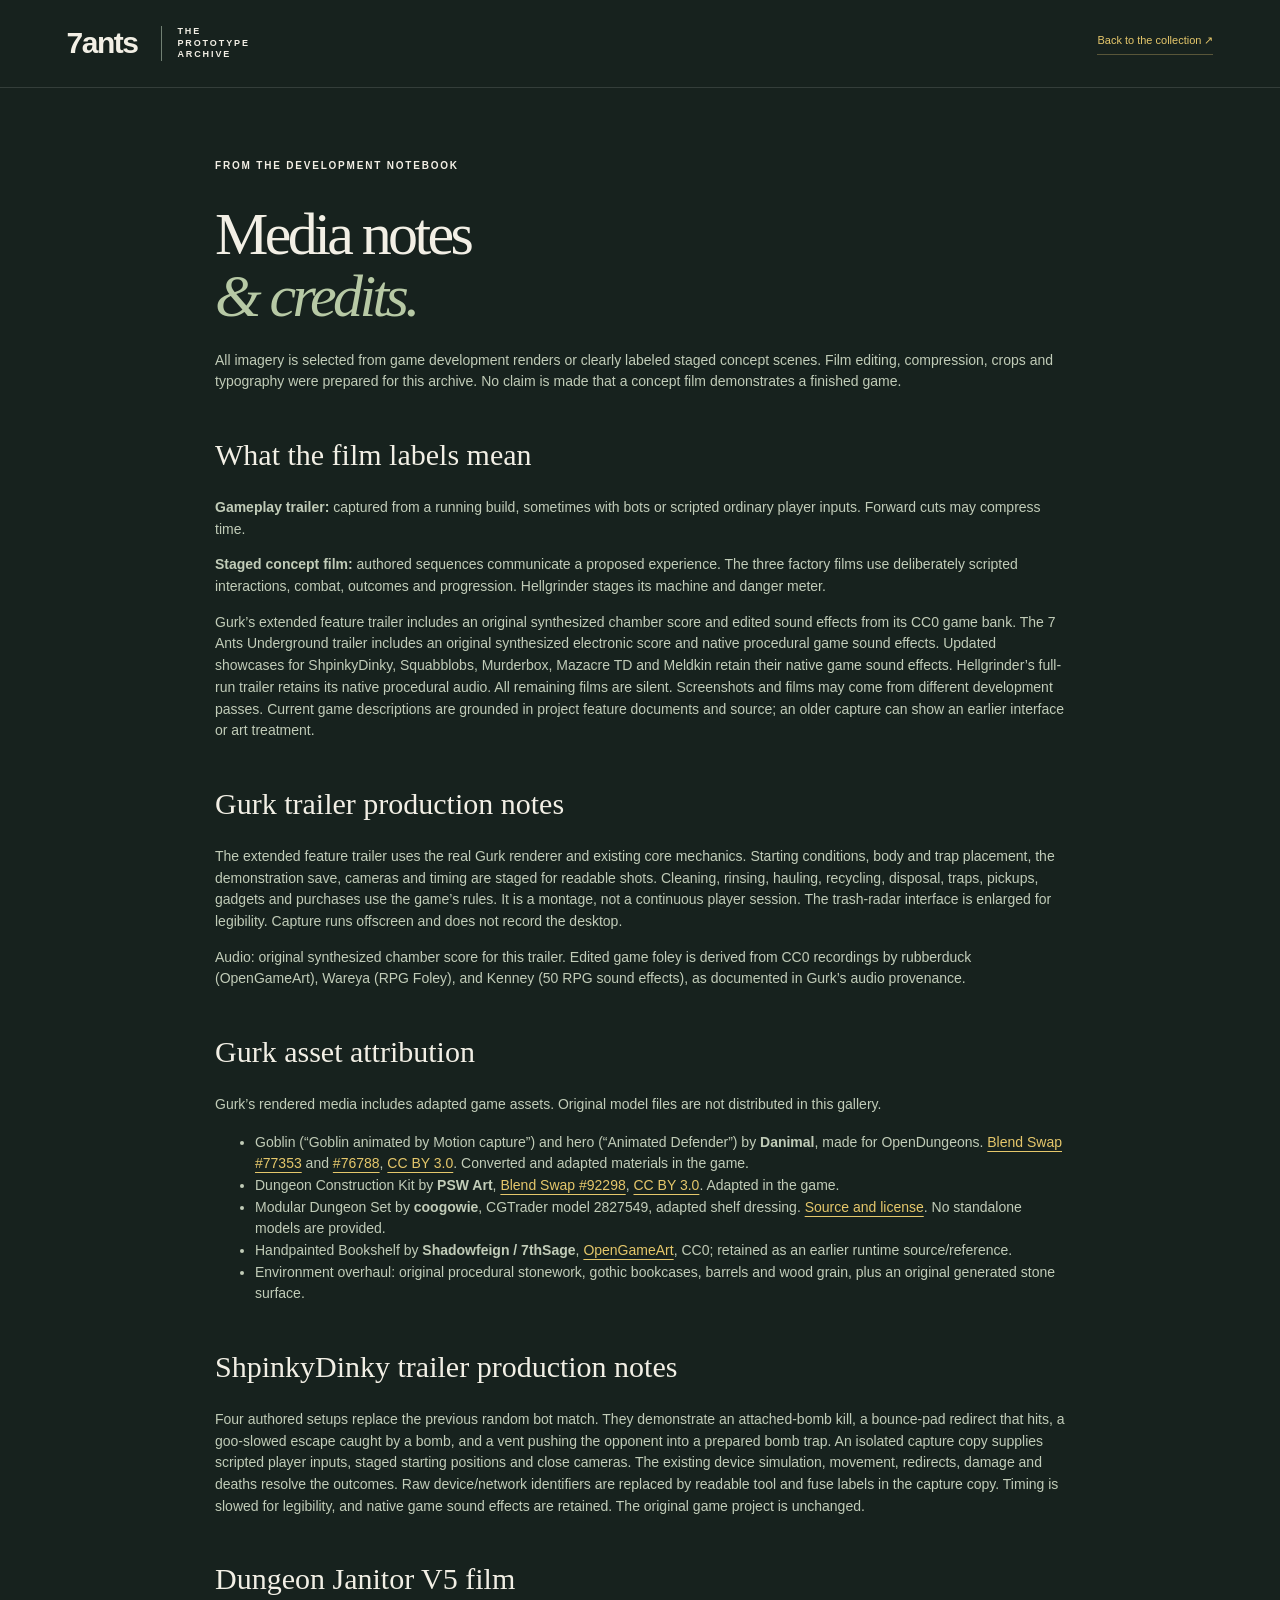
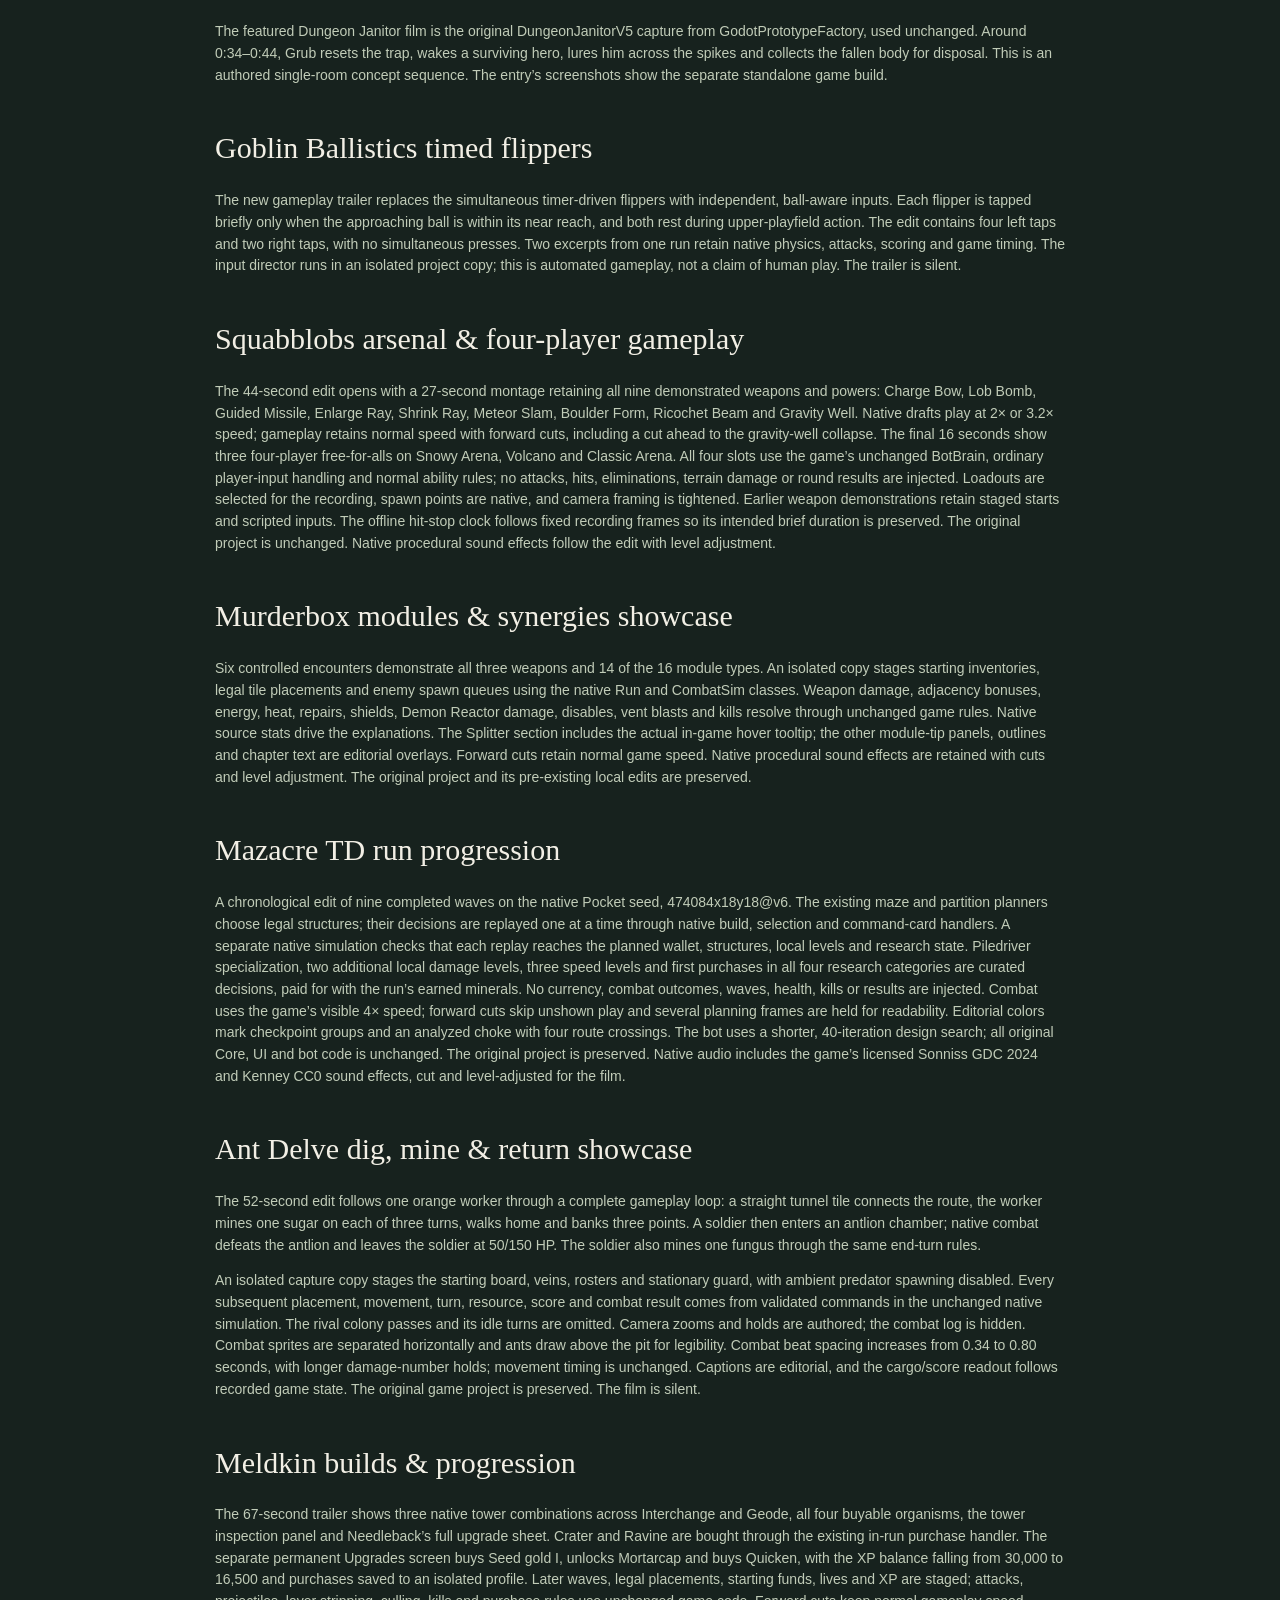
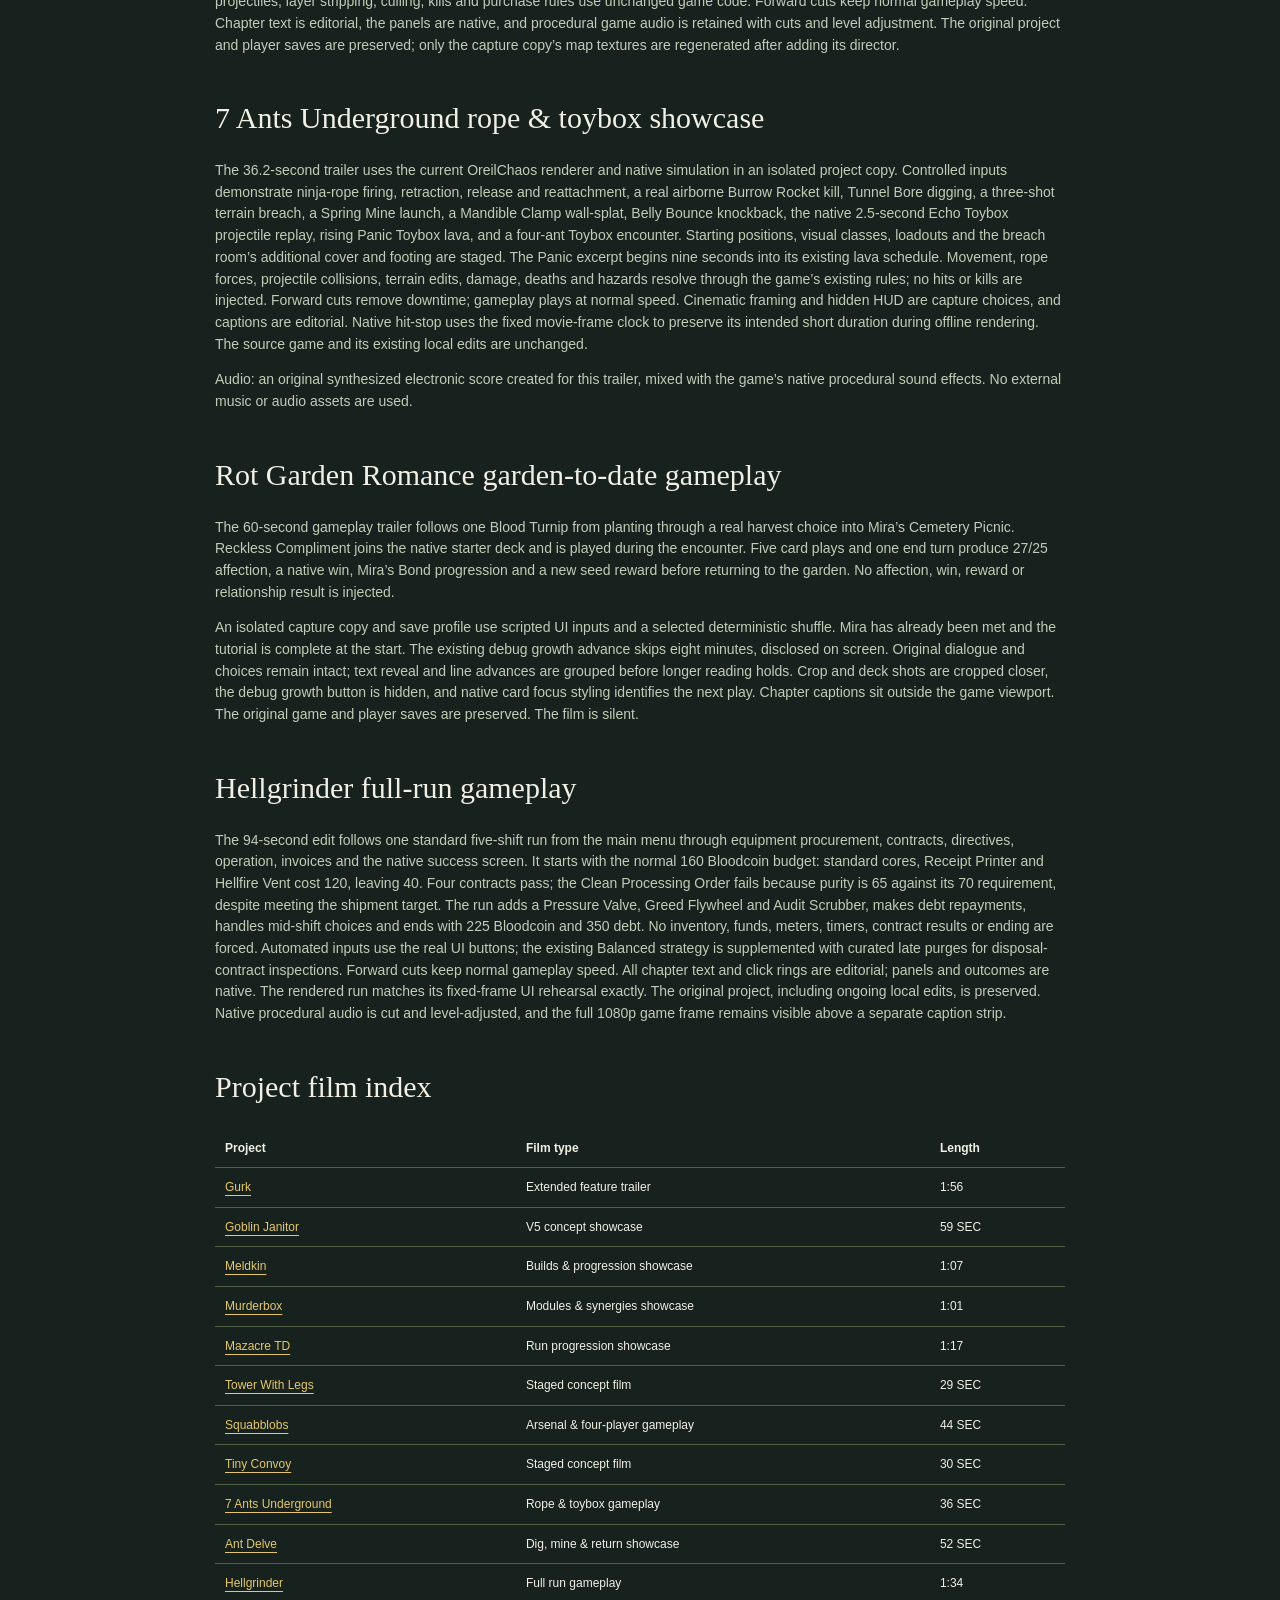
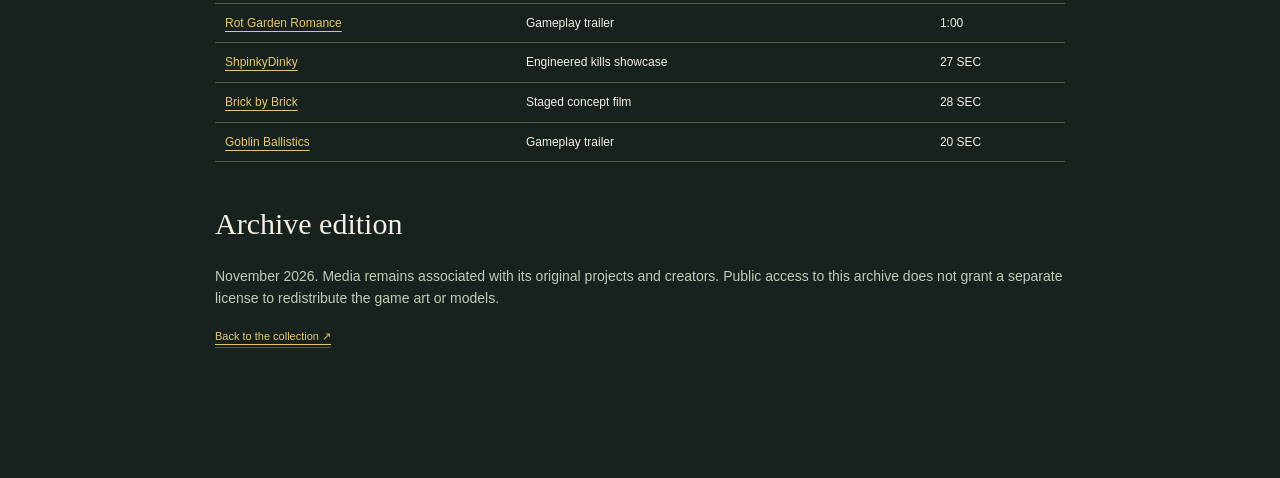
==== commit 68039713: "Exclude Sobriety Kills from the prototype archive" ====
--- a/docs/credits.html
+++ b/docs/credits.html
@@ -1 +1 @@
-<!doctype html><html lang="en"><head><meta charset="utf-8"><meta name="color-scheme" content="dark"><meta name="viewport" content="width=device-width,initial-scale=1"><title>Media notes & credits — 7ants</title><link rel="icon" href="assets/favicon.svg"><link rel="stylesheet" href="style.css?v=a6ae2e50460e"></head><body><header class="masthead"><a class="wordmark" href="index.html">7ants<span class="wordmark-sub">THE PROTOTYPE ARCHIVE</span></a><a class="text-link" href="index.html#collection">Back to the collection ↗</a></header><main class="credits-page"><div class="eyebrow">FROM THE DEVELOPMENT NOTEBOOK</div><h1>Media notes<br><em>& credits.</em></h1><p>All imagery is selected from game development renders or clearly labeled staged concept scenes. Film editing, compression, crops and typography were prepared for this archive. No claim is made that a concept film demonstrates a finished game.</p><h2>What the film labels mean</h2><p><strong>Gameplay trailer:</strong> captured from a running build, sometimes with bots or scripted ordinary player inputs. Forward cuts may compress time.</p><p><strong>Staged concept film:</strong> authored sequences communicate a proposed experience. The three factory films use deliberately scripted interactions, combat, outcomes and progression. Hellgrinder stages its machine and danger meter.</p><p>Gurk’s extended feature trailer includes an original synthesized chamber score and edited sound effects from its CC0 game bank. The 7 Ants Underground trailer includes an original synthesized electronic score and native procedural game sound effects. Updated showcases for ShpinkyDinky, Squabblobs, Murderbox, Mazacre TD and Meldkin retain their native game sound effects. Hellgrinder’s full-run trailer retains its native procedural audio. All remaining films are silent. Screenshots and films may come from different development passes. Current game descriptions are grounded in project feature documents and source; an older capture can show an earlier interface or art treatment.</p><h2>Gurk trailer production notes</h2><p>The extended feature trailer uses the real Gurk renderer and existing core mechanics. Starting conditions, body and trap placement, the demonstration save, cameras and timing are staged for readable shots. Cleaning, rinsing, hauling, recycling, disposal, traps, pickups, gadgets and purchases use the game’s rules. It is a montage, not a continuous player session. The trash-radar interface is enlarged for legibility. Capture runs offscreen and does not record the desktop.</p><p>Audio: original synthesized chamber score for this trailer. Edited game foley is derived from CC0 recordings by rubberduck (OpenGameArt), Wareya (RPG Foley), and Kenney (50 RPG sound effects), as documented in Gurk’s audio provenance.</p><h2>Gurk asset attribution</h2><p>Gurk’s rendered media includes adapted game assets. Original model files are not distributed in this gallery.</p><ul><li>Goblin (“Goblin animated by Motion capture”) and hero (“Animated Defender”) by <strong>Danimal</strong>, made for OpenDungeons. <a href="https://www.blendswap.com/blend/77353">Blend Swap #77353</a> and <a href="https://www.blendswap.com/blend/76788">#76788</a>, <a href="https://creativecommons.org/licenses/by/3.0/">CC BY 3.0</a>. Converted and adapted materials in the game.</li><li>Dungeon Construction Kit by <strong>PSW Art</strong>, <a href="https://www.blendswap.com/blend/92298">Blend Swap #92298</a>, <a href="https://creativecommons.org/licenses/by/3.0/">CC BY 3.0</a>. Adapted in the game.</li><li>Modular Dungeon Set by <strong>coogowie</strong>, CGTrader model 2827549, adapted shelf dressing. <a href="https://www.cgtrader.com/free-3d-models/architectural/other/modular-dungeon-set-f4d5c5b9-bd87-4ad4-bb60-64ab2f3504b6">Source and license</a>. No standalone models are provided.</li><li>Handpainted Bookshelf by <strong>Shadowfeign / 7thSage</strong>, <a href="https://opengameart.org/content/handpainted-bookshelf">OpenGameArt</a>, CC0; retained as an earlier runtime source/reference.</li><li>Environment overhaul: original procedural stonework, gothic bookcases, barrels and wood grain, plus an original generated stone surface.</li></ul><h2>ShpinkyDinky trailer production notes</h2><p>Four authored setups replace the previous random bot match. They demonstrate an attached-bomb kill, a bounce-pad redirect that hits, a goo-slowed escape caught by a bomb, and a vent pushing the opponent into a prepared bomb trap. An isolated capture copy supplies scripted player inputs, staged starting positions and close cameras. The existing device simulation, movement, redirects, damage and deaths resolve the outcomes. Raw device/network identifiers are replaced by readable tool and fuse labels in the capture copy. Timing is slowed for legibility, and native game sound effects are retained. The original game project is unchanged.</p><h2>Dungeon Janitor V5 film</h2><p>The featured Dungeon Janitor film is the original DungeonJanitorV5 capture from GodotPrototypeFactory, used unchanged. Around 0:34–0:44, Grub resets the trap, wakes a surviving hero, lures him across the spikes and collects the fallen body for disposal. This is an authored single-room concept sequence. The entry’s screenshots show the separate standalone game build.</p><h2>Goblin Ballistics timed flippers</h2><p>The new gameplay trailer replaces the simultaneous timer-driven flippers with independent, ball-aware inputs. Each flipper is tapped briefly only when the approaching ball is within its near reach, and both rest during upper-playfield action. The edit contains four left taps and two right taps, with no simultaneous presses. Two excerpts from one run retain native physics, attacks, scoring and game timing. The input director runs in an isolated project copy; this is automated gameplay, not a claim of human play. The trailer is silent.</p><h2>Sobriety Kills combinations &amp; overdose</h2><p>The new 46-second trailer covers six pairings across the seven-substance slice catalog. Four combat setups demonstrate mixed attack animations, enemy slowdown and the native merge action. Two fatal pairings begin with an empty overdose meter and reach cardiac arrest or respiratory depression through the existing simulation, followed by the existing death animation and result screen. An isolated capture copy stages wave-four stashes and adjusts framing, figure scale, HUD text contrast and meter colors. Activation, merging, attacks, damage, overdose accumulation and results are native. The edit uses closer combat crops and an inset of the native HUD. The editorial overdose readout follows the captured game state; the overdose buildup and collapse play at half speed. The film is silent. These risk labels and effects describe the fictional game balance.</p><h2>Squabblobs arsenal &amp; four-player gameplay</h2><p>The 44-second edit opens with a 27-second montage retaining all nine demonstrated weapons and powers: Charge Bow, Lob Bomb, Guided Missile, Enlarge Ray, Shrink Ray, Meteor Slam, Boulder Form, Ricochet Beam and Gravity Well. Native drafts play at 2× or 3.2× speed; gameplay retains normal speed with forward cuts, including a cut ahead to the gravity-well collapse. The final 16 seconds show three four-player free-for-alls on Snowy Arena, Volcano and Classic Arena. All four slots use the game’s unchanged BotBrain, ordinary player-input handling and normal ability rules; no attacks, hits, eliminations, terrain damage or round results are injected. Loadouts are selected for the recording, spawn points are native, and camera framing is tightened. Earlier weapon demonstrations retain staged starts and scripted inputs. The offline hit-stop clock follows fixed recording frames so its intended brief duration is preserved. The original project is unchanged. Native procedural sound effects follow the edit with level adjustment.</p><h2>Murderbox modules &amp; synergies showcase</h2><p>Six controlled encounters demonstrate all three weapons and 14 of the 16 module types. An isolated copy stages starting inventories, legal tile placements and enemy spawn queues using the native Run and CombatSim classes. Weapon damage, adjacency bonuses, energy, heat, repairs, shields, Demon Reactor damage, disables, vent blasts and kills resolve through unchanged game rules. Native source stats drive the explanations. The Splitter section includes the actual in-game hover tooltip; the other module-tip panels, outlines and chapter text are editorial overlays. Forward cuts retain normal game speed. Native procedural sound effects are retained with cuts and level adjustment. The original project and its pre-existing local edits are preserved.</p><h2>Mazacre TD run progression</h2><p>A chronological edit of nine completed waves on the native Pocket seed, 474084x18y18@v6. The existing maze and partition planners choose legal structures; their decisions are replayed one at a time through native build, selection and command-card handlers. A separate native simulation checks that each replay reaches the planned wallet, structures, local levels and research state. Piledriver specialization, two additional local damage levels, three speed levels and first purchases in all four research categories are curated decisions, paid for with the run’s earned minerals. No currency, combat outcomes, waves, health, kills or results are injected. Combat uses the game’s visible 4× speed; forward cuts skip unshown play and several planning frames are held for readability. Editorial colors mark checkpoint groups and an analyzed choke with four route crossings. The bot uses a shorter, 40-iteration design search; all original Core, UI and bot code is unchanged. The original project is preserved. Native audio includes the game’s licensed Sonniss GDC 2024 and Kenney CC0 sound effects, cut and level-adjusted for the film.</p><h2>Ant Delve dig, mine &amp; return showcase</h2><p>The 52-second edit follows one orange worker through a complete gameplay loop: a straight tunnel tile connects the route, the worker mines one sugar on each of three turns, walks home and banks three points. A soldier then enters an antlion chamber; native combat defeats the antlion and leaves the soldier at 50/150 HP. The soldier also mines one fungus through the same end-turn rules.</p><p>An isolated capture copy stages the starting board, veins, rosters and stationary guard, with ambient predator spawning disabled. Every subsequent placement, movement, turn, resource, score and combat result comes from validated commands in the unchanged native simulation. The rival colony passes and its idle turns are omitted. Camera zooms and holds are authored; the combat log is hidden. Combat sprites are separated horizontally and ants draw above the pit for legibility. Combat beat spacing increases from 0.34 to 0.80 seconds, with longer damage-number holds; movement timing is unchanged. Captions are editorial, and the cargo/score readout follows recorded game state. The original game project is preserved. The film is silent.</p><h2>Meldkin builds &amp; progression</h2><p>The 67-second trailer shows three native tower combinations across Interchange and Geode, all four buyable organisms, the tower inspection panel and Needleback’s full upgrade sheet. Crater and Ravine are bought through the existing in-run purchase handler. The separate permanent Upgrades screen buys Seed gold I, unlocks Mortarcap and buys Quicken, with the XP balance falling from 30,000 to 16,500 and purchases saved to an isolated profile. Later waves, legal placements, starting funds, lives and XP are staged; attacks, projectiles, layer stripping, culling, kills and purchase rules use unchanged game code. Forward cuts keep normal gameplay speed. Chapter text is editorial, the panels are native, and procedural game audio is retained with cuts and level adjustment. The original project and player saves are preserved; only the capture copy’s map textures are regenerated after adding its director.</p><h2>7 Ants Underground rope &amp; toybox showcase</h2><p>The 36.2-second trailer uses the current OreilChaos renderer and native simulation in an isolated project copy. Controlled inputs demonstrate ninja-rope firing, retraction, release and reattachment, a real airborne Burrow Rocket kill, Tunnel Bore digging, a three-shot terrain breach, a Spring Mine launch, a Mandible Clamp wall-splat, Belly Bounce knockback, the native 2.5-second Echo Toybox projectile replay, rising Panic Toybox lava, and a four-ant Toybox encounter. Starting positions, visual classes, loadouts and the breach room’s additional cover and footing are staged. The Panic excerpt begins nine seconds into its existing lava schedule. Movement, rope forces, projectile collisions, terrain edits, damage, deaths and hazards resolve through the game’s existing rules; no hits or kills are injected. Forward cuts remove downtime; gameplay plays at normal speed. Cinematic framing and hidden HUD are capture choices, and captions are editorial. Native hit-stop uses the fixed movie-frame clock to preserve its intended short duration during offline rendering. The source game and its existing local edits are unchanged.</p><p>Audio: an original synthesized electronic score created for this trailer, mixed with the game’s native procedural sound effects. No external music or audio assets are used.</p><h2>Rot Garden Romance garden-to-date gameplay</h2><p>The 60-second gameplay trailer follows one Blood Turnip from planting through a real harvest choice into Mira’s Cemetery Picnic. Reckless Compliment joins the native starter deck and is played during the encounter. Five card plays and one end turn produce 27/25 affection, a native win, Mira’s Bond progression and a new seed reward before returning to the garden. No affection, win, reward or relationship result is injected.</p><p>An isolated capture copy and save profile use scripted UI inputs and a selected deterministic shuffle. Mira has already been met and the tutorial is complete at the start. The existing debug growth advance skips eight minutes, disclosed on screen. Original dialogue and choices remain intact; text reveal and line advances are grouped before longer reading holds. Crop and deck shots are cropped closer, the debug growth button is hidden, and native card focus styling identifies the next play. Chapter captions sit outside the game viewport. The original game and player saves are preserved. The film is silent.</p><h2>Hellgrinder full-run gameplay</h2><p>The 94-second edit follows one standard five-shift run from the main menu through equipment procurement, contracts, directives, operation, invoices and the native success screen. It starts with the normal 160 Bloodcoin budget: standard cores, Receipt Printer and Hellfire Vent cost 120, leaving 40. Four contracts pass; the Clean Processing Order fails because purity is 65 against its 70 requirement, despite meeting the shipment target. The run adds a Pressure Valve, Greed Flywheel and Audit Scrubber, makes debt repayments, handles mid-shift choices and ends with 225 Bloodcoin and 350 debt. No inventory, funds, meters, timers, contract results or ending are forced. Automated inputs use the real UI buttons; the existing Balanced strategy is supplemented with curated late purges for disposal-contract inspections. Forward cuts keep normal gameplay speed. All chapter text and click rings are editorial; panels and outcomes are native. The rendered run matches its fixed-frame UI rehearsal exactly. The original project, including ongoing local edits, is preserved. Native procedural audio is cut and level-adjusted, and the full 1080p game frame remains visible above a separate caption strip.</p><h2>Project film index</h2><table><thead><tr><th>Project</th><th>Film type</th><th>Length</th></tr></thead><tbody><tr><td><a href="index.html#gurk">Gurk</a></td><td>Extended feature trailer</td><td>1:56</td></tr><tr><td><a href="index.html#dungeon-janitor">Goblin Janitor</a></td><td>V5 concept showcase</td><td>59 SEC</td></tr><tr><td><a href="index.html#meldkin">Meldkin</a></td><td>Builds &amp; progression showcase</td><td>1:07</td></tr><tr><td><a href="index.html#murderbox">Murderbox</a></td><td>Modules &amp; synergies showcase</td><td>1:01</td></tr><tr><td><a href="index.html#mazacre-td">Mazacre TD</a></td><td>Run progression showcase</td><td>1:17</td></tr><tr><td><a href="index.html#tower-with-legs">Tower With Legs</a></td><td>Staged concept film</td><td>29 SEC</td></tr><tr><td><a href="index.html#squabblobs">Squabblobs</a></td><td>Arsenal &amp; four-player gameplay</td><td>44 SEC</td></tr><tr><td><a href="index.html#tiny-convoy">Tiny Convoy</a></td><td>Staged concept film</td><td>30 SEC</td></tr><tr><td><a href="index.html#seven-ants-underground">7 Ants Underground</a></td><td>Rope &amp; toybox gameplay</td><td>36 SEC</td></tr><tr><td><a href="index.html#ant-delve">Ant Delve</a></td><td>Dig, mine &amp; return showcase</td><td>52 SEC</td></tr><tr><td><a href="index.html#hellgrinder">Hellgrinder</a></td><td>Full run gameplay</td><td>1:34</td></tr><tr><td><a href="index.html#rot-garden-romance">Rot Garden Romance</a></td><td>Gameplay trailer</td><td>1:00</td></tr><tr><td><a href="index.html#shpinky-dinky">ShpinkyDinky</a></td><td>Engineered kills showcase</td><td>27 SEC</td></tr><tr><td><a href="index.html#brick-by-brick">Brick by Brick</a></td><td>Staged concept film</td><td>28 SEC</td></tr><tr><td><a href="index.html#goblin-ballistics">Goblin Ballistics</a></td><td>Gameplay trailer</td><td>20 SEC</td></tr><tr><td><a href="index.html#sobriety-kills">Sobriety Kills</a></td><td>Combo &amp; overdose showcase</td><td>46 SEC</td></tr></tbody></table><h2>Archive edition</h2><p>November 2026. Media remains associated with its original projects and creators. Public access to this archive does not grant a separate license to redistribute the game art or models.</p><a class="text-link" href="index.html#collection">Back to the collection ↗</a></main></body></html>+<!doctype html><html lang="en"><head><meta charset="utf-8"><meta name="color-scheme" content="dark"><meta name="viewport" content="width=device-width,initial-scale=1"><title>Media notes & credits — 7ants</title><link rel="icon" href="assets/favicon.svg"><link rel="stylesheet" href="style.css?v=a6ae2e50460e"></head><body><header class="masthead"><a class="wordmark" href="index.html">7ants<span class="wordmark-sub">THE PROTOTYPE ARCHIVE</span></a><a class="text-link" href="index.html#collection">Back to the collection ↗</a></header><main class="credits-page"><div class="eyebrow">FROM THE DEVELOPMENT NOTEBOOK</div><h1>Media notes<br><em>& credits.</em></h1><p>All imagery is selected from game development renders or clearly labeled staged concept scenes. Film editing, compression, crops and typography were prepared for this archive. No claim is made that a concept film demonstrates a finished game.</p><h2>What the film labels mean</h2><p><strong>Gameplay trailer:</strong> captured from a running build, sometimes with bots or scripted ordinary player inputs. Forward cuts may compress time.</p><p><strong>Staged concept film:</strong> authored sequences communicate a proposed experience. The three factory films use deliberately scripted interactions, combat, outcomes and progression. Hellgrinder stages its machine and danger meter.</p><p>Gurk’s extended feature trailer includes an original synthesized chamber score and edited sound effects from its CC0 game bank. The 7 Ants Underground trailer includes an original synthesized electronic score and native procedural game sound effects. Updated showcases for ShpinkyDinky, Squabblobs, Murderbox, Mazacre TD and Meldkin retain their native game sound effects. Hellgrinder’s full-run trailer retains its native procedural audio. All remaining films are silent. Screenshots and films may come from different development passes. Current game descriptions are grounded in project feature documents and source; an older capture can show an earlier interface or art treatment.</p><h2>Gurk trailer production notes</h2><p>The extended feature trailer uses the real Gurk renderer and existing core mechanics. Starting conditions, body and trap placement, the demonstration save, cameras and timing are staged for readable shots. Cleaning, rinsing, hauling, recycling, disposal, traps, pickups, gadgets and purchases use the game’s rules. It is a montage, not a continuous player session. The trash-radar interface is enlarged for legibility. Capture runs offscreen and does not record the desktop.</p><p>Audio: original synthesized chamber score for this trailer. Edited game foley is derived from CC0 recordings by rubberduck (OpenGameArt), Wareya (RPG Foley), and Kenney (50 RPG sound effects), as documented in Gurk’s audio provenance.</p><h2>Gurk asset attribution</h2><p>Gurk’s rendered media includes adapted game assets. Original model files are not distributed in this gallery.</p><ul><li>Goblin (“Goblin animated by Motion capture”) and hero (“Animated Defender”) by <strong>Danimal</strong>, made for OpenDungeons. <a href="https://www.blendswap.com/blend/77353">Blend Swap #77353</a> and <a href="https://www.blendswap.com/blend/76788">#76788</a>, <a href="https://creativecommons.org/licenses/by/3.0/">CC BY 3.0</a>. Converted and adapted materials in the game.</li><li>Dungeon Construction Kit by <strong>PSW Art</strong>, <a href="https://www.blendswap.com/blend/92298">Blend Swap #92298</a>, <a href="https://creativecommons.org/licenses/by/3.0/">CC BY 3.0</a>. Adapted in the game.</li><li>Modular Dungeon Set by <strong>coogowie</strong>, CGTrader model 2827549, adapted shelf dressing. <a href="https://www.cgtrader.com/free-3d-models/architectural/other/modular-dungeon-set-f4d5c5b9-bd87-4ad4-bb60-64ab2f3504b6">Source and license</a>. No standalone models are provided.</li><li>Handpainted Bookshelf by <strong>Shadowfeign / 7thSage</strong>, <a href="https://opengameart.org/content/handpainted-bookshelf">OpenGameArt</a>, CC0; retained as an earlier runtime source/reference.</li><li>Environment overhaul: original procedural stonework, gothic bookcases, barrels and wood grain, plus an original generated stone surface.</li></ul><h2>ShpinkyDinky trailer production notes</h2><p>Four authored setups replace the previous random bot match. They demonstrate an attached-bomb kill, a bounce-pad redirect that hits, a goo-slowed escape caught by a bomb, and a vent pushing the opponent into a prepared bomb trap. An isolated capture copy supplies scripted player inputs, staged starting positions and close cameras. The existing device simulation, movement, redirects, damage and deaths resolve the outcomes. Raw device/network identifiers are replaced by readable tool and fuse labels in the capture copy. Timing is slowed for legibility, and native game sound effects are retained. The original game project is unchanged.</p><h2>Dungeon Janitor V5 film</h2><p>The featured Dungeon Janitor film is the original DungeonJanitorV5 capture from GodotPrototypeFactory, used unchanged. Around 0:34–0:44, Grub resets the trap, wakes a surviving hero, lures him across the spikes and collects the fallen body for disposal. This is an authored single-room concept sequence. The entry’s screenshots show the separate standalone game build.</p><h2>Goblin Ballistics timed flippers</h2><p>The new gameplay trailer replaces the simultaneous timer-driven flippers with independent, ball-aware inputs. Each flipper is tapped briefly only when the approaching ball is within its near reach, and both rest during upper-playfield action. The edit contains four left taps and two right taps, with no simultaneous presses. Two excerpts from one run retain native physics, attacks, scoring and game timing. The input director runs in an isolated project copy; this is automated gameplay, not a claim of human play. The trailer is silent.</p><h2>Squabblobs arsenal &amp; four-player gameplay</h2><p>The 44-second edit opens with a 27-second montage retaining all nine demonstrated weapons and powers: Charge Bow, Lob Bomb, Guided Missile, Enlarge Ray, Shrink Ray, Meteor Slam, Boulder Form, Ricochet Beam and Gravity Well. Native drafts play at 2× or 3.2× speed; gameplay retains normal speed with forward cuts, including a cut ahead to the gravity-well collapse. The final 16 seconds show three four-player free-for-alls on Snowy Arena, Volcano and Classic Arena. All four slots use the game’s unchanged BotBrain, ordinary player-input handling and normal ability rules; no attacks, hits, eliminations, terrain damage or round results are injected. Loadouts are selected for the recording, spawn points are native, and camera framing is tightened. Earlier weapon demonstrations retain staged starts and scripted inputs. The offline hit-stop clock follows fixed recording frames so its intended brief duration is preserved. The original project is unchanged. Native procedural sound effects follow the edit with level adjustment.</p><h2>Murderbox modules &amp; synergies showcase</h2><p>Six controlled encounters demonstrate all three weapons and 14 of the 16 module types. An isolated copy stages starting inventories, legal tile placements and enemy spawn queues using the native Run and CombatSim classes. Weapon damage, adjacency bonuses, energy, heat, repairs, shields, Demon Reactor damage, disables, vent blasts and kills resolve through unchanged game rules. Native source stats drive the explanations. The Splitter section includes the actual in-game hover tooltip; the other module-tip panels, outlines and chapter text are editorial overlays. Forward cuts retain normal game speed. Native procedural sound effects are retained with cuts and level adjustment. The original project and its pre-existing local edits are preserved.</p><h2>Mazacre TD run progression</h2><p>A chronological edit of nine completed waves on the native Pocket seed, 474084x18y18@v6. The existing maze and partition planners choose legal structures; their decisions are replayed one at a time through native build, selection and command-card handlers. A separate native simulation checks that each replay reaches the planned wallet, structures, local levels and research state. Piledriver specialization, two additional local damage levels, three speed levels and first purchases in all four research categories are curated decisions, paid for with the run’s earned minerals. No currency, combat outcomes, waves, health, kills or results are injected. Combat uses the game’s visible 4× speed; forward cuts skip unshown play and several planning frames are held for readability. Editorial colors mark checkpoint groups and an analyzed choke with four route crossings. The bot uses a shorter, 40-iteration design search; all original Core, UI and bot code is unchanged. The original project is preserved. Native audio includes the game’s licensed Sonniss GDC 2024 and Kenney CC0 sound effects, cut and level-adjusted for the film.</p><h2>Ant Delve dig, mine &amp; return showcase</h2><p>The 52-second edit follows one orange worker through a complete gameplay loop: a straight tunnel tile connects the route, the worker mines one sugar on each of three turns, walks home and banks three points. A soldier then enters an antlion chamber; native combat defeats the antlion and leaves the soldier at 50/150 HP. The soldier also mines one fungus through the same end-turn rules.</p><p>An isolated capture copy stages the starting board, veins, rosters and stationary guard, with ambient predator spawning disabled. Every subsequent placement, movement, turn, resource, score and combat result comes from validated commands in the unchanged native simulation. The rival colony passes and its idle turns are omitted. Camera zooms and holds are authored; the combat log is hidden. Combat sprites are separated horizontally and ants draw above the pit for legibility. Combat beat spacing increases from 0.34 to 0.80 seconds, with longer damage-number holds; movement timing is unchanged. Captions are editorial, and the cargo/score readout follows recorded game state. The original game project is preserved. The film is silent.</p><h2>Meldkin builds &amp; progression</h2><p>The 67-second trailer shows three native tower combinations across Interchange and Geode, all four buyable organisms, the tower inspection panel and Needleback’s full upgrade sheet. Crater and Ravine are bought through the existing in-run purchase handler. The separate permanent Upgrades screen buys Seed gold I, unlocks Mortarcap and buys Quicken, with the XP balance falling from 30,000 to 16,500 and purchases saved to an isolated profile. Later waves, legal placements, starting funds, lives and XP are staged; attacks, projectiles, layer stripping, culling, kills and purchase rules use unchanged game code. Forward cuts keep normal gameplay speed. Chapter text is editorial, the panels are native, and procedural game audio is retained with cuts and level adjustment. The original project and player saves are preserved; only the capture copy’s map textures are regenerated after adding its director.</p><h2>7 Ants Underground rope &amp; toybox showcase</h2><p>The 36.2-second trailer uses the current OreilChaos renderer and native simulation in an isolated project copy. Controlled inputs demonstrate ninja-rope firing, retraction, release and reattachment, a real airborne Burrow Rocket kill, Tunnel Bore digging, a three-shot terrain breach, a Spring Mine launch, a Mandible Clamp wall-splat, Belly Bounce knockback, the native 2.5-second Echo Toybox projectile replay, rising Panic Toybox lava, and a four-ant Toybox encounter. Starting positions, visual classes, loadouts and the breach room’s additional cover and footing are staged. The Panic excerpt begins nine seconds into its existing lava schedule. Movement, rope forces, projectile collisions, terrain edits, damage, deaths and hazards resolve through the game’s existing rules; no hits or kills are injected. Forward cuts remove downtime; gameplay plays at normal speed. Cinematic framing and hidden HUD are capture choices, and captions are editorial. Native hit-stop uses the fixed movie-frame clock to preserve its intended short duration during offline rendering. The source game and its existing local edits are unchanged.</p><p>Audio: an original synthesized electronic score created for this trailer, mixed with the game’s native procedural sound effects. No external music or audio assets are used.</p><h2>Rot Garden Romance garden-to-date gameplay</h2><p>The 60-second gameplay trailer follows one Blood Turnip from planting through a real harvest choice into Mira’s Cemetery Picnic. Reckless Compliment joins the native starter deck and is played during the encounter. Five card plays and one end turn produce 27/25 affection, a native win, Mira’s Bond progression and a new seed reward before returning to the garden. No affection, win, reward or relationship result is injected.</p><p>An isolated capture copy and save profile use scripted UI inputs and a selected deterministic shuffle. Mira has already been met and the tutorial is complete at the start. The existing debug growth advance skips eight minutes, disclosed on screen. Original dialogue and choices remain intact; text reveal and line advances are grouped before longer reading holds. Crop and deck shots are cropped closer, the debug growth button is hidden, and native card focus styling identifies the next play. Chapter captions sit outside the game viewport. The original game and player saves are preserved. The film is silent.</p><h2>Hellgrinder full-run gameplay</h2><p>The 94-second edit follows one standard five-shift run from the main menu through equipment procurement, contracts, directives, operation, invoices and the native success screen. It starts with the normal 160 Bloodcoin budget: standard cores, Receipt Printer and Hellfire Vent cost 120, leaving 40. Four contracts pass; the Clean Processing Order fails because purity is 65 against its 70 requirement, despite meeting the shipment target. The run adds a Pressure Valve, Greed Flywheel and Audit Scrubber, makes debt repayments, handles mid-shift choices and ends with 225 Bloodcoin and 350 debt. No inventory, funds, meters, timers, contract results or ending are forced. Automated inputs use the real UI buttons; the existing Balanced strategy is supplemented with curated late purges for disposal-contract inspections. Forward cuts keep normal gameplay speed. All chapter text and click rings are editorial; panels and outcomes are native. The rendered run matches its fixed-frame UI rehearsal exactly. The original project, including ongoing local edits, is preserved. Native procedural audio is cut and level-adjusted, and the full 1080p game frame remains visible above a separate caption strip.</p><h2>Project film index</h2><table><thead><tr><th>Project</th><th>Film type</th><th>Length</th></tr></thead><tbody><tr><td><a href="index.html#gurk">Gurk</a></td><td>Extended feature trailer</td><td>1:56</td></tr><tr><td><a href="index.html#dungeon-janitor">Goblin Janitor</a></td><td>V5 concept showcase</td><td>59 SEC</td></tr><tr><td><a href="index.html#meldkin">Meldkin</a></td><td>Builds &amp; progression showcase</td><td>1:07</td></tr><tr><td><a href="index.html#murderbox">Murderbox</a></td><td>Modules &amp; synergies showcase</td><td>1:01</td></tr><tr><td><a href="index.html#mazacre-td">Mazacre TD</a></td><td>Run progression showcase</td><td>1:17</td></tr><tr><td><a href="index.html#tower-with-legs">Tower With Legs</a></td><td>Staged concept film</td><td>29 SEC</td></tr><tr><td><a href="index.html#squabblobs">Squabblobs</a></td><td>Arsenal &amp; four-player gameplay</td><td>44 SEC</td></tr><tr><td><a href="index.html#tiny-convoy">Tiny Convoy</a></td><td>Staged concept film</td><td>30 SEC</td></tr><tr><td><a href="index.html#seven-ants-underground">7 Ants Underground</a></td><td>Rope &amp; toybox gameplay</td><td>36 SEC</td></tr><tr><td><a href="index.html#ant-delve">Ant Delve</a></td><td>Dig, mine &amp; return showcase</td><td>52 SEC</td></tr><tr><td><a href="index.html#hellgrinder">Hellgrinder</a></td><td>Full run gameplay</td><td>1:34</td></tr><tr><td><a href="index.html#rot-garden-romance">Rot Garden Romance</a></td><td>Gameplay trailer</td><td>1:00</td></tr><tr><td><a href="index.html#shpinky-dinky">ShpinkyDinky</a></td><td>Engineered kills showcase</td><td>27 SEC</td></tr><tr><td><a href="index.html#brick-by-brick">Brick by Brick</a></td><td>Staged concept film</td><td>28 SEC</td></tr><tr><td><a href="index.html#goblin-ballistics">Goblin Ballistics</a></td><td>Gameplay trailer</td><td>20 SEC</td></tr></tbody></table><h2>Archive edition</h2><p>November 2026. Media remains associated with its original projects and creators. Public access to this archive does not grant a separate license to redistribute the game art or models.</p><a class="text-link" href="index.html#collection">Back to the collection ↗</a></main></body></html>
--- a/docs/style.css
+++ b/docs/style.css
@@ -1,3 +1,3 @@
 @charset "UTF-8";
-:root{color-scheme:dark;--ink:#17221e;--paper:#f2efe5;--surface:#111b18;--surface-hover:#25352c;--muted:#b5c1b2;--gold:#e5c76b;--sage:#b7c9a5;--line:#435047;--serif:Georgia,'Times New Roman',serif;--sans:'Segoe UI',Arial,sans-serif}*{box-sizing:border-box}html{scroll-behavior:smooth;scroll-padding-top:84px}body{margin:0;background:var(--ink);color:var(--paper);font:16px/1.55 var(--sans)}button,input{font:inherit}button,a,input{-webkit-tap-highlight-color:transparent}button{cursor:pointer}button:focus-visible,a:focus-visible,input:focus-visible{outline:3px solid var(--gold);outline-offset:5px}a{color:inherit;text-decoration:none}button{color:inherit}img{display:block;max-width:100%}button{border:0}button[hidden],[hidden]{display:none!important}.sr-only{position:absolute;width:1px;height:1px;padding:0;margin:-1px;overflow:hidden;clip:rect(0,0,0,0);white-space:nowrap;border:0}.skip{position:fixed;top:-60px;left:20px;background:var(--gold);color:var(--ink);padding:12px;z-index:100}.skip:focus{top:12px}.masthead{height:88px;max-width:1536px;margin:auto;padding:0 5.2%;display:flex;align-items:center;justify-content:space-between;gap:20px;border-bottom:1px solid #ffffff20}.wordmark{display:flex;align-items:center;gap:8px;font-size:30px;letter-spacing:-1.5px;font-weight:750;white-space:nowrap}.antmark{font-size:35px;color:var(--gold);line-height:1;transform:rotate(-25deg);margin-right:4px}.wordmark-sub{font-size:9px;line-height:1.3;letter-spacing:1.9px;font-weight:600;max-width:115px;white-space:normal;border-left:1px solid #718073;padding-left:15px;margin-left:16px}.masthead nav{display:flex;align-items:center;gap:30px;font-size:12px;font-weight:600}.masthead nav a{padding:10px 0}.masthead nav a:hover{color:var(--gold)}.masthead nav span{font-size:9px;margin-left:6px;color:var(--sage)}.repo-link{border:1px solid #ffffff40!important;border-radius:3px;padding:9px 16px!important}.intro{max-width:1536px;margin:auto;min-height:650px;padding:66px 5.2% 64px;display:grid;grid-template-columns:1fr 1.07fr;gap:6%;align-items:center}.eyebrow{font-size:10px;font-weight:650;letter-spacing:1.8px;line-height:1.6}.intro .eyebrow{color:var(--sage);display:flex;align-items:center;gap:8px}.live-dot{width:6px;height:6px;display:inline-block;border-radius:50%;background:var(--gold)}h1{font:normal clamp(46px,4.7vw,76px)/1.04 var(--serif);letter-spacing:-3.6px;margin:29px 0 22px}h1 em{font-weight:normal;color:var(--sage)}.intro-text{color:#c6cdc2;font-size:16px;line-height:1.65;margin:0 0 29px}.primary-button{display:inline-flex;align-items:center;justify-content:space-between;gap:36px;background:var(--gold);color:var(--ink);padding:14px 20px;font-size:12px;font-weight:700;border-radius:2px}.primary-button:hover{background:#f3d982}.primary-button span{font-size:20px;font-weight:400}.archive-stats{display:flex;gap:30px;margin-top:44px;padding-top:22px;border-top:1px solid #ffffff25}.archive-stats div{display:flex;flex-direction:column}.archive-stats strong{font:28px var(--serif);color:var(--paper)}.archive-stats span{font-size:9px;color:#a7b2a6;margin-top:5px;letter-spacing:.3px}.hero-feature{padding:0;background:#0c1410;position:relative;width:100%;height:494px;border:1px solid #7c8d7140;isolation:isolate;overflow:hidden;border-radius:2px;text-align:left}.hero-feature img{width:100%;height:100%;object-fit:cover;object-position:50% 50%;transition:transform .6s ease}.hero-feature:after{content:"";position:absolute;inset:45% 0 0;background:linear-gradient(transparent,#08120ee8);z-index:0}.hero-feature:hover img{transform:scale(1.035)}.hero-stamp{position:absolute;top:20px;left:20px;border:1px solid #f2efe580;background:#101a13a6;padding:6px 9px;font-size:8px;font-weight:600;letter-spacing:1.7px}.hero-caption{position:absolute;bottom:28px;left:28px;right:25px;display:flex;align-items:flex-end;justify-content:space-between;z-index:1}.hero-caption>span:first-child{display:flex;flex-direction:column}.hero-caption small{font-size:8px;letter-spacing:1.5px;color:#d0d9c6}.hero-caption strong{font:normal 58px/1.1 var(--serif);letter-spacing:-2px;margin:8px 0}.hero-caption span span{font-size:13px;color:#dce2d7;line-height:1.5}.round-arrow{width:43px;height:43px;display:grid;place-items:center;border:1px solid #ffffff90;border-radius:50%;font-size:24px;color:var(--gold);flex-shrink:0}.archive-strip{border-block:1px solid #5f6a4e;background:#253125;color:#d3d9c8;padding:15px 5.2%;display:flex;align-items:center;justify-content:space-between;gap:20px;font-size:10px;letter-spacing:.3px}.archive-strip>span:first-child{font:italic 17px var(--serif);color:var(--gold)}.archive-strip i{font-style:normal;color:#b6c79b;padding:0 20px}.collection{background:var(--surface);color:var(--paper);padding:70px 5.2% 80px;scroll-margin-top:0}.section-heading{max-width:1380px;margin:auto;display:flex;justify-content:space-between;align-items:flex-end;gap:24px}.section-heading .eyebrow{color:var(--sage)}.section-heading h2{font:normal clamp(30px,3vw,46px)/1.12 var(--serif);letter-spacing:-1.8px;margin:12px 0 0}.section-heading h2 em{color:var(--sage)}.section-heading p{font-size:12px;line-height:1.7;color:var(--muted);max-width:350px;margin:0 0 3px}.collection-tools{max-width:1380px;margin:35px auto 0;border-block:1px solid var(--line);display:flex;justify-content:space-between;gap:20px;align-items:center;padding:15px 0}.filters{display:flex;gap:5px;flex-wrap:wrap}.filter{background:transparent;padding:10px 13px;border-radius:2px;font-size:11px;color:var(--muted);font-weight:600;white-space:nowrap}.filter:hover{background:var(--surface-hover);color:var(--paper)}.filter.active{background:var(--gold);color:var(--ink)}.filter span{font-size:8px;margin-left:8px;opacity:.7}.search{display:flex;align-items:center;gap:10px;border:1px solid #637160;border-radius:2px;padding:8px 11px;min-width:210px}.search svg{width:17px;height:17px;fill:none;stroke:currentColor;stroke-width:1.6;flex-shrink:0}.search input{width:100%;max-width:210px;min-width:0;border:0;background:transparent;color:var(--paper);font-size:11px;padding:2px 0;outline-offset:7px}.search input::placeholder{color:var(--muted)}.results-line{max-width:1380px;margin:17px auto 25px;display:flex;justify-content:space-between;color:var(--muted);font-size:10px}.results-line>span:last-child{font-size:8px;letter-spacing:1.4px}.project-grid{max-width:1380px;margin:auto;display:grid;grid-template-columns:repeat(3,minmax(0,1fr));gap:40px 25px}.project-card{min-width:0;display:flex;flex-direction:column}.card-image{display:block;position:relative;padding:0;width:100%;aspect-ratio:16/10;overflow:hidden;background:#0c1410;border-radius:2px;text-align:left}.card-image img{height:100%;width:100%;object-fit:cover;transition:transform .5s ease}.card-image:hover img{transform:scale(1.045)}.card-image .image-wash{position:absolute;inset:65% 0 0;background:linear-gradient(transparent,#0d1b15a0)}.card-number{position:absolute;top:13px;left:13px;color:white;background:#15251cbf;border:1px solid #ffffff4a;padding:4px 7px;font:10px var(--sans);letter-spacing:1.2px}.film-type{position:absolute;bottom:12px;left:13px;font-size:8px;letter-spacing:1px;color:white;display:flex;align-items:center;gap:7px}.play-symbol{width:25px;height:25px;border:1px solid #ffffffa0;border-radius:50%;display:grid;place-items:center;background:#15251c70;font-size:10px;padding-left:2px}.card-meta{display:flex;justify-content:space-between;align-items:center;gap:8px;margin:16px 0 7px;font-size:8px;letter-spacing:1.1px;text-transform:uppercase}.genre{color:var(--muted)}.stage{color:var(--sage)}.stage:before{content:"";display:inline-block;background:var(--sage);width:4px;height:4px;border-radius:50%;margin:0 6px 2px 0}.project-card h3{font:normal 28px/1.1 var(--serif);letter-spacing:-.9px;margin:3px 0 10px}.card-pitch{font-size:12px;line-height:1.7;color:#c1cbbb;margin:0;min-height:42px;max-width:95%}.card-bottom{border-top:1px solid var(--line);margin-top:15px;padding-top:12px;display:flex;align-items:center;justify-content:space-between;font-size:9px;color:var(--muted)}.explore-button{font-size:10px;font-weight:700;background:transparent;padding:6px 0;color:var(--gold);display:flex;gap:12px;align-items:center}.explore-button:hover{text-decoration:underline;text-underline-offset:4px}.explore-button span{font-size:17px;font-weight:400}.empty{text-align:center;max-width:1380px;margin:60px auto}.empty h3{font:32px var(--serif)}.empty p{color:var(--muted)}.text-button{background:transparent;color:inherit;border-bottom:1px solid;padding:5px}.about{padding:70px 10% 75px;border-bottom:1px solid #ffffff25;max-width:1536px;margin:auto}.about-copy{max-width:560px;margin-inline:auto}.about p{font-size:13px;color:#c3cbbb;margin:0 0 18px;line-height:1.8}.about p strong{color:#e3e7d9;font-weight:600}.about .small-note{font-size:11px;color:#95a28f}.text-link{font-size:11px;color:var(--gold);border-bottom:1px solid #c8ad6560;padding-bottom:5px}footer{max-width:1536px;margin:auto;padding:30px 5.2%;display:flex;align-items:center;justify-content:space-between;gap:25px;color:#a7b29d}footer .wordmark{font-size:24px;color:var(--paper)}footer .wordmark-sub{font-size:8px}footer>span{font-size:8px;letter-spacing:1.5px}footer>a:last-child{font-size:10px}.project-dialog{width:min(1180px,95vw);height:min(94vh,1150px);max-height:94vh;margin:auto;padding:0;border:1px solid #617157;background:var(--ink);color:var(--paper);border-radius:5px;overflow:auto;overscroll-behavior:contain}.project-dialog::backdrop,.image-dialog::backdrop{background:#08120edb;backdrop-filter:blur(6px)}body.modal-open{overflow:hidden}.dialog-top{display:flex;align-items:center;justify-content:space-between;position:sticky;top:0;padding:14px 28px;background:#17221ef5;border-bottom:1px solid #52604b;z-index:3;gap:15px}.dialog-brand{font-size:9px;letter-spacing:1.5px;color:#a8b79c}.close-button{background:transparent;border:1px solid #ffffff4a;border-radius:2px;padding:6px 12px;font-size:11px;display:flex;gap:16px;align-items:center}.close-button span{font-size:23px;font-weight:300;line-height:1}.close-button:hover{background:#ffffff15}.detail-heading{padding:35px 5% 25px;display:flex;align-items:flex-end;justify-content:space-between;gap:30px}.detail-heading .eyebrow{color:var(--sage)}.detail-heading h2{font:normal 54px/1.1 var(--serif);letter-spacing:-2px;margin:12px 0}.detail-heading p{margin:0;font:italic 20px/1.5 var(--serif);color:#bac9a9}.share-button{font-size:10px;white-space:nowrap;background:transparent;border:1px solid #7e8d71;padding:9px 12px;border-radius:2px}.detail-film{margin:0 5%}.video-wrap{background:#0a110d;aspect-ratio:16/9;border:1px solid #506046;border-radius:2px;overflow:hidden}.video-wrap video{width:100%;height:100%;object-fit:contain;display:block}.film-note{display:flex;gap:15px;align-items:baseline;justify-content:space-between;margin:9px 0 0;font-size:10px;color:#a6b59c}.film-note strong{font-size:8px;text-transform:uppercase;letter-spacing:1.2px;font-weight:600;color:var(--gold);flex-shrink:0}.film-note span{max-width:75%;text-align:right;line-height:1.6}.detail-content{padding:35px 5% 30px;display:grid;grid-template-columns:1fr 1fr;gap:55px}.detail-content h3,.screenshot-section h3{font:normal 26px var(--serif);margin:0 0 18px;letter-spacing:-.6px}.detail-description{font-size:14px;color:#c2cdb8;line-height:1.85;margin:0 0 20px}.detail-tags{display:flex;gap:8px;flex-wrap:wrap}.detail-tags span{font-size:9px;border:1px solid #627155;border-radius:2px;padding:5px 9px;color:#c8d2bd}.loop{margin:0;padding:0;list-style:none;counter-reset:steps}.loop li{counter-increment:steps;display:flex;gap:13px;align-items:baseline;font-size:12px;line-height:1.6;color:#ced8c5;padding:10px 0;border-bottom:1px solid #ffffff18}.loop li:before{content:'0' counter(steps);font-size:9px;color:var(--gold);font-weight:600}.screenshot-section{padding:6px 5% 28px}.screenshot-heading{display:flex;justify-content:space-between;align-items:center}.screenshot-heading span{font-size:9px;color:#b8c6aa}.screenshots{display:grid;grid-template-columns:repeat(3,minmax(0,1fr));gap:14px}.screenshot{margin:0}.screenshot button{padding:0;background:#0e1711;width:100%;aspect-ratio:16/10;overflow:hidden;border-radius:2px;border:1px solid #59694d}.screenshot img{width:100%;height:100%;object-fit:contain;transition:opacity .2s}.screenshot button:hover img{opacity:.8}.screenshot figcaption{font-size:10px;line-height:1.6;color:#a7b799;padding-top:8px}.development-note{margin:0 5% 32px;padding:17px 19px;background:#253023;border-left:2px solid var(--gold);font-size:11px;line-height:1.8;color:#c3cfb7}.development-note strong{display:block;text-transform:uppercase;letter-spacing:1.4px;font-size:8px;color:var(--gold);margin-bottom:5px}.image-dialog{position:fixed;width:min(1450px,96vw);max-width:96vw;max-height:95vh;overflow:auto;padding:20px;background:#0b130e;color:var(--paper);border:1px solid #657855}.image-dialog .close-button{margin:0 0 15px auto}.image-dialog img{max-height:72vh;object-fit:contain;margin:auto;width:100%}.image-dialog p{font-size:12px;text-align:center;color:#bccbb0}.lightbox-nav{display:flex;align-items:center;justify-content:center;gap:30px;font-size:10px}.lightbox-nav button{background:transparent;border:1px solid #667653;padding:8px 12px}.toast{position:fixed;left:50%;bottom:25px;transform:translate(-50%,20px);opacity:0;background:var(--gold);color:var(--ink);padding:12px 20px;border-radius:3px;font-size:12px;font-weight:600;pointer-events:none;z-index:20;transition:.2s}.toast.visible{opacity:1;transform:translate(-50%,0)}.credits-page{max-width:900px;margin:70px auto;padding:0 25px 60px}.credits-page h1{font-size:60px}.credits-page h2{font:30px var(--serif);margin-top:45px}.credits-page p,.credits-page li{font-size:14px;color:#c1ccb8}.credits-page a{color:var(--gold);text-decoration:underline;text-underline-offset:4px}.credits-page table{width:100%;border-collapse:collapse;font-size:12px}.credits-page td,.credits-page th{border-bottom:1px solid #506046;padding:10px;text-align:left}
-@media(min-width:1650px){.collection{padding-left:max(5.2%,calc((100% - 1380px)/2));padding-right:max(5.2%,calc((100% - 1380px)/2))}}@media(max-width:1100px){.intro{gap:4%;padding-top:48px;padding-bottom:48px;min-height:590px}.hero-feature{height:460px}.archive-stats{gap:20px}.masthead nav{gap:20px}.collection-tools{align-items:stretch;flex-direction:column;gap:12px}.search{width:260px}.search input{max-width:none}.card-meta{font-size:7px}.project-card h3{font-size:25px}.hero-caption strong{font-size:48px}.wordmark-sub{font-size:8px}.intro .eyebrow{font-size:8px}.about{padding-inline:7%}.detail-content{gap:30px}}@media(max-width:760px){html{scroll-padding-top:65px}.masthead{height:72px;padding:0 6%}.wordmark{font-size:26px}.wordmark-sub{font-size:7px;max-width:105px;letter-spacing:1.3px;margin-left:10px;padding-left:10px}.masthead nav{gap:15px}.masthead nav>a:nth-child(2){display:none}.masthead nav a{font-size:10px}.repo-link{padding:7px 10px!important}.intro{grid-template-columns:1fr;gap:35px;padding:43px 6% 40px}.intro h1{font-size:57px;letter-spacing:-2.7px;margin-top:22px}.intro-text{font-size:14px}.archive-stats{margin-top:30px;padding-top:17px;gap:30px}.archive-stats span{font-size:9px}.hero-feature{height:410px}.hero-caption strong{font-size:47px}.hero-caption small{font-size:7px}.hero-caption{left:23px;bottom:23px}.archive-strip{padding:13px 6%;justify-content:space-between}.archive-strip>span:last-child{display:none}.archive-strip>span:first-child{font-size:15px}.archive-strip>span:nth-child(2){font-size:8px}.archive-strip i{padding:0 7px}.collection{padding:42px 6% 50px}.section-heading{display:block}.section-heading h2{font-size:34px;letter-spacing:-1.3px}.section-heading p{margin-top:17px;font-size:11px}.collection-tools{margin-top:24px;padding:12px 0}.filters{gap:2px}.filter{font-size:10px;padding:9px 10px}.search{width:100%;padding:10px 12px}.search input{font-size:12px}.results-line{margin:15px auto 20px}.results-line>span:last-child{display:none}.project-grid{grid-template-columns:repeat(2,minmax(0,1fr));gap:30px 17px}.card-image{aspect-ratio:4/3}.card-number{font-size:8px;left:9px;top:9px}.film-type{font-size:6px;bottom:9px;left:9px;gap:5px}.play-symbol{width:21px;height:21px;font-size:8px}.card-meta{display:block;margin-top:13px;font-size:7px}.genre{display:block;margin-bottom:3px}.stage{font-size:7px}.project-card h3{font-size:24px;margin-top:8px}.card-pitch{font-size:11px;min-height:52px}.card-bottom{font-size:8px;gap:8px}.explore-button{font-size:9px;gap:4px}.about{padding:45px 6%}.about p{font-size:12px}footer{padding:25px 6%;flex-wrap:wrap;gap:20px}footer>span{display:none}.project-dialog{width:100vw;height:100dvh;max-height:100dvh;max-width:100vw;border:0;border-radius:0}.dialog-top{padding:12px 5%}.detail-heading{padding-top:27px;gap:15px}.detail-heading h2{font-size:39px;letter-spacing:-1.4px}.detail-heading p{font-size:17px}.detail-heading .eyebrow{font-size:8px}.share-button{font-size:8px;padding:8px;align-self:flex-start;margin-top:3px}.film-note{display:block}.film-note span{display:block;text-align:left;max-width:none;margin-top:6px}.detail-content{grid-template-columns:1fr;gap:28px;padding-top:27px}.detail-description{font-size:13px}.screenshots{grid-template-columns:repeat(2,minmax(0,1fr));gap:14px}.screenshot-section h3{font-size:23px}.screenshot-heading span{font-size:8px}.development-note{font-size:10px}.image-dialog{padding:12px}.lightbox-nav{gap:15px}.lightbox-nav button{font-size:9px}.credits-page h1{font-size:44px}}@media(max-width:420px){.masthead nav .repo-link{display:none}.intro h1{font-size:50px}.hero-feature{height:365px}.archive-stats{gap:20px}.archive-stats span{font-size:8px}.project-grid{grid-template-columns:1fr;gap:35px}.card-image{aspect-ratio:16/10}.card-meta{display:flex;font-size:8px}.genre{margin:0}.project-card h3{font-size:29px}.card-pitch{min-height:0;font-size:12px}.film-type{font-size:8px}.card-number{font-size:9px}.card-bottom{font-size:9px}.explore-button{font-size:10px}.filter{padding:8px 9px}.section-heading h2{font-size:30px}}@media(prefers-reduced-motion:reduce){html{scroll-behavior:auto}*,*:before,*:after{animation:none!important;transition:none!important}.hero-feature:hover img,.card-image:hover img{transform:none}}+:root{color-scheme:dark;--ink:#17221e;--paper:#f2efe5;--surface:#111b18;--surface-hover:#25352c;--muted:#b5c1b2;--gold:#e5c76b;--sage:#b7c9a5;--line:#435047;--serif:Georgia,'Times New Roman',serif;--sans:'Segoe UI',Arial,sans-serif}*{box-sizing:border-box}html{scroll-behavior:smooth;scroll-padding-top:84px}body{margin:0;background:var(--ink);color:var(--paper);font:16px/1.55 var(--sans)}button,input{font:inherit}button,a,input{-webkit-tap-highlight-color:transparent}button{cursor:pointer}button:focus-visible,a:focus-visible,input:focus-visible{outline:3px solid var(--gold);outline-offset:5px}a{color:inherit;text-decoration:none}button{color:inherit}img{display:block;max-width:100%}button{border:0}button[hidden],[hidden]{display:none!important}.sr-only{position:absolute;width:1px;height:1px;padding:0;margin:-1px;overflow:hidden;clip:rect(0,0,0,0);white-space:nowrap;border:0}.skip{position:fixed;top:-60px;left:20px;background:var(--gold);color:var(--ink);padding:12px;z-index:100}.skip:focus{top:12px}.masthead{height:88px;max-width:1536px;margin:auto;padding:0 5.2%;display:flex;align-items:center;justify-content:space-between;gap:20px;border-bottom:1px solid #ffffff20}.wordmark{display:flex;align-items:center;gap:8px;font-size:30px;letter-spacing:-1.5px;font-weight:750;white-space:nowrap}.antmark{font-size:35px;color:var(--gold);line-height:1;transform:rotate(-25deg);margin-right:4px}.wordmark-sub{font-size:9px;line-height:1.3;letter-spacing:1.9px;font-weight:600;max-width:115px;white-space:normal;border-left:1px solid #718073;padding-left:15px;margin-left:16px}.masthead nav{display:flex;align-items:center;gap:30px;font-size:12px;font-weight:600}.masthead nav a{padding:10px 0}.masthead nav a:hover{color:var(--gold)}.masthead nav span{font-size:9px;margin-left:6px;color:var(--sage)}.repo-link{border:1px solid #ffffff40!important;border-radius:3px;padding:9px 16px!important}.intro{max-width:1536px;margin:auto;min-height:650px;padding:66px 5.2% 64px;display:grid;grid-template-columns:1fr 1.07fr;gap:6%;align-items:center}.eyebrow{font-size:10px;font-weight:650;letter-spacing:1.8px;line-height:1.6}.intro .eyebrow{color:var(--sage);display:flex;align-items:center;gap:8px}.live-dot{width:6px;height:6px;display:inline-block;border-radius:50%;background:var(--gold)}h1{font:normal clamp(46px,4.7vw,76px)/1.04 var(--serif);letter-spacing:-3.6px;margin:29px 0 22px}h1 em{font-weight:normal;color:var(--sage)}.intro-text{color:#c6cdc2;font-size:16px;line-height:1.65;margin:0 0 29px}.primary-button{display:inline-flex;align-items:center;justify-content:space-between;gap:36px;background:var(--gold);color:var(--ink);padding:14px 20px;font-size:12px;font-weight:700;border-radius:2px}.primary-button:hover{background:#f3d982}.primary-button span{font-size:20px;font-weight:400}.archive-stats{display:flex;gap:30px;margin-top:44px;padding-top:22px;border-top:1px solid #ffffff25}.archive-stats div{display:flex;flex-direction:column}.archive-stats strong{font:28px var(--serif);color:var(--paper)}.archive-stats span{font-size:9px;color:#a7b2a6;margin-top:5px;letter-spacing:.3px}.hero-feature{padding:0;background:#0c1410;position:relative;width:100%;height:494px;border:1px solid #7c8d7140;isolation:isolate;overflow:hidden;border-radius:2px;text-align:left}.hero-feature img{width:100%;height:100%;object-fit:cover;object-position:50% 50%;transition:transform .6s ease}.hero-feature:after{content:"";position:absolute;inset:45% 0 0;background:linear-gradient(transparent,#08120ee8);z-index:0}.hero-feature:hover img{transform:scale(1.035)}.hero-stamp{position:absolute;top:20px;left:20px;border:1px solid #f2efe580;background:#101a13a6;padding:6px 9px;font-size:8px;font-weight:600;letter-spacing:1.7px}.hero-caption{position:absolute;bottom:28px;left:28px;right:25px;display:flex;align-items:flex-end;justify-content:space-between;z-index:1}.hero-caption>span:first-child{display:flex;flex-direction:column}.hero-caption small{font-size:8px;letter-spacing:1.5px;color:#d0d9c6}.hero-caption strong{font:normal 58px/1.1 var(--serif);letter-spacing:-2px;margin:8px 0}.hero-caption span span{font-size:13px;color:#dce2d7;line-height:1.5}.round-arrow{width:43px;height:43px;display:grid;place-items:center;border:1px solid #ffffff90;border-radius:50%;font-size:24px;color:var(--gold);flex-shrink:0}.archive-strip{border-block:1px solid #5f6a4e;background:#253125;color:#d3d9c8;padding:15px 5.2%;display:flex;align-items:center;justify-content:space-between;gap:20px;font-size:10px;letter-spacing:.3px}.archive-strip>span:first-child{font:italic 17px var(--serif);color:var(--gold)}.archive-strip i{font-style:normal;color:#b6c79b;padding:0 20px}.collection{background:var(--surface);color:var(--paper);padding:70px 5.2% 80px;scroll-margin-top:0}.section-heading{max-width:1380px;margin:auto;display:flex;justify-content:space-between;align-items:flex-end;gap:24px}.section-heading .eyebrow{color:var(--sage)}.section-heading h1{font:normal clamp(30px,3vw,46px)/1.12 var(--serif);letter-spacing:-1.8px;margin:12px 0 0}.section-heading h1 em{color:var(--sage)}.section-heading p{font-size:12px;line-height:1.7;color:var(--muted);max-width:350px;margin:0 0 3px}.collection-tools{max-width:1380px;margin:35px auto 0;border-block:1px solid var(--line);display:flex;justify-content:space-between;gap:20px;align-items:center;padding:15px 0}.filters{display:flex;gap:5px;flex-wrap:wrap}.filter{background:transparent;padding:10px 13px;border-radius:2px;font-size:11px;color:var(--muted);font-weight:600;white-space:nowrap}.filter:hover{background:var(--surface-hover);color:var(--paper)}.filter.active{background:var(--gold);color:var(--ink)}.filter span{font-size:8px;margin-left:8px;opacity:.7}.search{display:flex;align-items:center;gap:10px;border:1px solid #637160;border-radius:2px;padding:8px 11px;min-width:210px}.search svg{width:17px;height:17px;fill:none;stroke:currentColor;stroke-width:1.6;flex-shrink:0}.search input{width:100%;max-width:210px;min-width:0;border:0;background:transparent;color:var(--paper);font-size:11px;padding:2px 0;outline-offset:7px}.search input::placeholder{color:var(--muted)}.results-line{max-width:1380px;margin:17px auto 25px;display:flex;justify-content:space-between;color:var(--muted);font-size:10px}.results-line>span:last-child{font-size:8px;letter-spacing:1.4px}.project-grid{max-width:1380px;margin:auto;display:grid;grid-template-columns:repeat(3,minmax(0,1fr));gap:40px 25px}.project-card{min-width:0;display:flex;flex-direction:column}.card-image{display:block;position:relative;padding:0;width:100%;aspect-ratio:16/10;overflow:hidden;background:#0c1410;border-radius:2px;text-align:left}.card-image img{height:100%;width:100%;object-fit:cover;transition:transform .5s ease}.card-image:hover img{transform:scale(1.045)}.card-image .image-wash{position:absolute;inset:65% 0 0;background:linear-gradient(transparent,#0d1b15a0)}.card-number{position:absolute;top:13px;left:13px;color:white;background:#15251cbf;border:1px solid #ffffff4a;padding:4px 7px;font:10px var(--sans);letter-spacing:1.2px}.film-type{position:absolute;bottom:12px;left:13px;font-size:8px;letter-spacing:1px;color:white;display:flex;align-items:center;gap:7px}.play-symbol{width:25px;height:25px;border:1px solid #ffffffa0;border-radius:50%;display:grid;place-items:center;background:#15251c70;font-size:10px;padding-left:2px}.card-meta{display:flex;justify-content:space-between;align-items:center;gap:8px;margin:16px 0 7px;font-size:8px;letter-spacing:1.1px;text-transform:uppercase}.genre{color:var(--muted)}.stage{color:var(--sage)}.stage:before{content:"";display:inline-block;background:var(--sage);width:4px;height:4px;border-radius:50%;margin:0 6px 2px 0}.project-card h3{font:normal 28px/1.1 var(--serif);letter-spacing:-.9px;margin:3px 0 10px}.card-pitch{font-size:12px;line-height:1.7;color:#c1cbbb;margin:0;min-height:42px;max-width:95%}.card-bottom{border-top:1px solid var(--line);margin-top:15px;padding-top:12px;display:flex;align-items:center;justify-content:space-between;font-size:9px;color:var(--muted)}.explore-button{font-size:10px;font-weight:700;background:transparent;padding:6px 0;color:var(--gold);display:flex;gap:12px;align-items:center}.explore-button:hover{text-decoration:underline;text-underline-offset:4px}.explore-button span{font-size:17px;font-weight:400}.empty{text-align:center;max-width:1380px;margin:60px auto}.empty h3{font:32px var(--serif)}.empty p{color:var(--muted)}.text-button{background:transparent;color:inherit;border-bottom:1px solid;padding:5px}.about{padding:70px 10% 75px;border-bottom:1px solid #ffffff25;max-width:1536px;margin:auto}.about-copy{max-width:560px;margin-inline:auto}.about p{font-size:13px;color:#c3cbbb;margin:0 0 18px;line-height:1.8}.about p strong{color:#e3e7d9;font-weight:600}.about .small-note{font-size:11px;color:#95a28f}.text-link{font-size:11px;color:var(--gold);border-bottom:1px solid #c8ad6560;padding-bottom:5px}footer{max-width:1536px;margin:auto;padding:30px 5.2%;display:flex;align-items:center;justify-content:space-between;gap:25px;color:#a7b29d}footer .wordmark{font-size:24px;color:var(--paper)}footer .wordmark-sub{font-size:8px}footer>span{font-size:8px;letter-spacing:1.5px}footer>a:last-child{font-size:10px}.project-dialog{width:min(1180px,95vw);height:min(94vh,1150px);max-height:94vh;margin:auto;padding:0;border:1px solid #617157;background:var(--ink);color:var(--paper);border-radius:5px;overflow:auto;overscroll-behavior:contain}.project-dialog::backdrop,.image-dialog::backdrop{background:#08120edb;backdrop-filter:blur(6px)}body.modal-open{overflow:hidden}.dialog-top{display:flex;align-items:center;justify-content:space-between;position:sticky;top:0;padding:14px 28px;background:#17221ef5;border-bottom:1px solid #52604b;z-index:3;gap:15px}.dialog-brand{font-size:9px;letter-spacing:1.5px;color:#a8b79c}.close-button{background:transparent;border:1px solid #ffffff4a;border-radius:2px;padding:6px 12px;font-size:11px;display:flex;gap:16px;align-items:center}.close-button span{font-size:23px;font-weight:300;line-height:1}.close-button:hover{background:#ffffff15}.detail-heading{padding:35px 5% 25px;display:flex;align-items:flex-end;justify-content:space-between;gap:30px}.detail-heading .eyebrow{color:var(--sage)}.detail-heading h2{font:normal 54px/1.1 var(--serif);letter-spacing:-2px;margin:12px 0}.detail-heading p{margin:0;font:italic 20px/1.5 var(--serif);color:#bac9a9}.share-button{font-size:10px;white-space:nowrap;background:transparent;border:1px solid #7e8d71;padding:9px 12px;border-radius:2px}.detail-film{margin:0 5%}.video-wrap{background:#0a110d;aspect-ratio:16/9;border:1px solid #506046;border-radius:2px;overflow:hidden}.video-wrap video{width:100%;height:100%;object-fit:contain;display:block}.film-note{display:flex;gap:15px;align-items:baseline;justify-content:space-between;margin:9px 0 0;font-size:10px;color:#a6b59c}.film-note strong{font-size:8px;text-transform:uppercase;letter-spacing:1.2px;font-weight:600;color:var(--gold);flex-shrink:0}.film-note span{max-width:75%;text-align:right;line-height:1.6}.detail-content{padding:35px 5% 30px;display:grid;grid-template-columns:1fr 1fr;gap:55px}.detail-content h3,.screenshot-section h3{font:normal 26px var(--serif);margin:0 0 18px;letter-spacing:-.6px}.detail-description{font-size:14px;color:#c2cdb8;line-height:1.85;margin:0 0 20px}.detail-tags{display:flex;gap:8px;flex-wrap:wrap}.detail-tags span{font-size:9px;border:1px solid #627155;border-radius:2px;padding:5px 9px;color:#c8d2bd}.loop{margin:0;padding:0;list-style:none;counter-reset:steps}.loop li{counter-increment:steps;display:flex;gap:13px;align-items:baseline;font-size:12px;line-height:1.6;color:#ced8c5;padding:10px 0;border-bottom:1px solid #ffffff18}.loop li:before{content:'0' counter(steps);font-size:9px;color:var(--gold);font-weight:600}.screenshot-section{padding:6px 5% 28px}.screenshot-heading{display:flex;justify-content:space-between;align-items:center}.screenshot-heading span{font-size:9px;color:#b8c6aa}.screenshots{display:grid;grid-template-columns:repeat(3,minmax(0,1fr));gap:14px}.screenshot{margin:0}.screenshot button{padding:0;background:#0e1711;width:100%;aspect-ratio:16/10;overflow:hidden;border-radius:2px;border:1px solid #59694d}.screenshot img{width:100%;height:100%;object-fit:contain;transition:opacity .2s}.screenshot button:hover img{opacity:.8}.screenshot figcaption{font-size:10px;line-height:1.6;color:#a7b799;padding-top:8px}.development-note{margin:0 5% 32px;padding:17px 19px;background:#253023;border-left:2px solid var(--gold);font-size:11px;line-height:1.8;color:#c3cfb7}.development-note strong{display:block;text-transform:uppercase;letter-spacing:1.4px;font-size:8px;color:var(--gold);margin-bottom:5px}.image-dialog{position:fixed;width:min(1450px,96vw);max-width:96vw;max-height:95vh;overflow:auto;padding:20px;background:#0b130e;color:var(--paper);border:1px solid #657855}.image-dialog .close-button{margin:0 0 15px auto}.image-dialog img{max-height:72vh;object-fit:contain;margin:auto;width:100%}.image-dialog p{font-size:12px;text-align:center;color:#bccbb0}.lightbox-nav{display:flex;align-items:center;justify-content:center;gap:30px;font-size:10px}.lightbox-nav button{background:transparent;border:1px solid #667653;padding:8px 12px}.toast{position:fixed;left:50%;bottom:25px;transform:translate(-50%,20px);opacity:0;background:var(--gold);color:var(--ink);padding:12px 20px;border-radius:3px;font-size:12px;font-weight:600;pointer-events:none;z-index:20;transition:.2s}.toast.visible{opacity:1;transform:translate(-50%,0)}.credits-page{max-width:900px;margin:70px auto;padding:0 25px 60px}.credits-page h1{font-size:60px}.credits-page h2{font:30px var(--serif);margin-top:45px}.credits-page p,.credits-page li{font-size:14px;color:#c1ccb8}.credits-page a{color:var(--gold);text-decoration:underline;text-underline-offset:4px}.credits-page table{width:100%;border-collapse:collapse;font-size:12px}.credits-page td,.credits-page th{border-bottom:1px solid #506046;padding:10px;text-align:left}
+@media(min-width:1650px){.collection{padding-left:max(5.2%,calc((100% - 1380px)/2));padding-right:max(5.2%,calc((100% - 1380px)/2))}}@media(max-width:1100px){.intro{gap:4%;padding-top:48px;padding-bottom:48px;min-height:590px}.hero-feature{height:460px}.archive-stats{gap:20px}.masthead nav{gap:20px}.collection-tools{align-items:stretch;flex-direction:column;gap:12px}.search{width:260px}.search input{max-width:none}.card-meta{font-size:7px}.project-card h3{font-size:25px}.hero-caption strong{font-size:48px}.wordmark-sub{font-size:8px}.intro .eyebrow{font-size:8px}.about{padding-inline:7%}.detail-content{gap:30px}}@media(max-width:760px){html{scroll-padding-top:65px}.masthead{height:72px;padding:0 6%}.wordmark{font-size:26px}.wordmark-sub{font-size:7px;max-width:105px;letter-spacing:1.3px;margin-left:10px;padding-left:10px}.masthead nav{gap:15px}.masthead nav>a:nth-child(2){display:none}.masthead nav a{font-size:10px}.repo-link{padding:7px 10px!important}.intro{grid-template-columns:1fr;gap:35px;padding:43px 6% 40px}.intro h1{font-size:57px;letter-spacing:-2.7px;margin-top:22px}.intro-text{font-size:14px}.archive-stats{margin-top:30px;padding-top:17px;gap:30px}.archive-stats span{font-size:9px}.hero-feature{height:410px}.hero-caption strong{font-size:47px}.hero-caption small{font-size:7px}.hero-caption{left:23px;bottom:23px}.archive-strip{padding:13px 6%;justify-content:space-between}.archive-strip>span:last-child{display:none}.archive-strip>span:first-child{font-size:15px}.archive-strip>span:nth-child(2){font-size:8px}.archive-strip i{padding:0 7px}.collection{padding:42px 6% 50px}.section-heading{display:block}.section-heading h1{font-size:34px;letter-spacing:-1.3px}.section-heading p{margin-top:17px;font-size:11px}.collection-tools{margin-top:24px;padding:12px 0}.filters{gap:2px}.filter{font-size:10px;padding:9px 10px}.search{width:100%;padding:10px 12px}.search input{font-size:12px}.results-line{margin:15px auto 20px}.results-line>span:last-child{display:none}.project-grid{grid-template-columns:repeat(2,minmax(0,1fr));gap:30px 17px}.card-image{aspect-ratio:4/3}.card-number{font-size:8px;left:9px;top:9px}.film-type{font-size:6px;bottom:9px;left:9px;gap:5px}.play-symbol{width:21px;height:21px;font-size:8px}.card-meta{display:block;margin-top:13px;font-size:7px}.genre{display:block;margin-bottom:3px}.stage{font-size:7px}.project-card h3{font-size:24px;margin-top:8px}.card-pitch{font-size:11px;min-height:52px}.card-bottom{font-size:8px;gap:8px}.explore-button{font-size:9px;gap:4px}.about{padding:45px 6%}.about p{font-size:12px}footer{padding:25px 6%;flex-wrap:wrap;gap:20px}footer>span{display:none}.project-dialog{width:100vw;height:100dvh;max-height:100dvh;max-width:100vw;border:0;border-radius:0}.dialog-top{padding:12px 5%}.detail-heading{padding-top:27px;gap:15px}.detail-heading h2{font-size:39px;letter-spacing:-1.4px}.detail-heading p{font-size:17px}.detail-heading .eyebrow{font-size:8px}.share-button{font-size:8px;padding:8px;align-self:flex-start;margin-top:3px}.film-note{display:block}.film-note span{display:block;text-align:left;max-width:none;margin-top:6px}.detail-content{grid-template-columns:1fr;gap:28px;padding-top:27px}.detail-description{font-size:13px}.screenshots{grid-template-columns:repeat(2,minmax(0,1fr));gap:14px}.screenshot-section h3{font-size:23px}.screenshot-heading span{font-size:8px}.development-note{font-size:10px}.image-dialog{padding:12px}.lightbox-nav{gap:15px}.lightbox-nav button{font-size:9px}.credits-page h1{font-size:44px}}@media(max-width:420px){.masthead nav .repo-link{display:none}.intro h1{font-size:50px}.hero-feature{height:365px}.archive-stats{gap:20px}.archive-stats span{font-size:8px}.project-grid{grid-template-columns:1fr;gap:35px}.card-image{aspect-ratio:16/10}.card-meta{display:flex;font-size:8px}.genre{margin:0}.project-card h3{font-size:29px}.card-pitch{min-height:0;font-size:12px}.film-type{font-size:8px}.card-number{font-size:9px}.card-bottom{font-size:9px}.explore-button{font-size:10px}.filter{padding:8px 9px}.section-heading h1{font-size:30px}}@media(prefers-reduced-motion:reduce){html{scroll-behavior:auto}*,*:before,*:after{animation:none!important;transition:none!important}.hero-feature:hover img,.card-image:hover img{transform:none}}
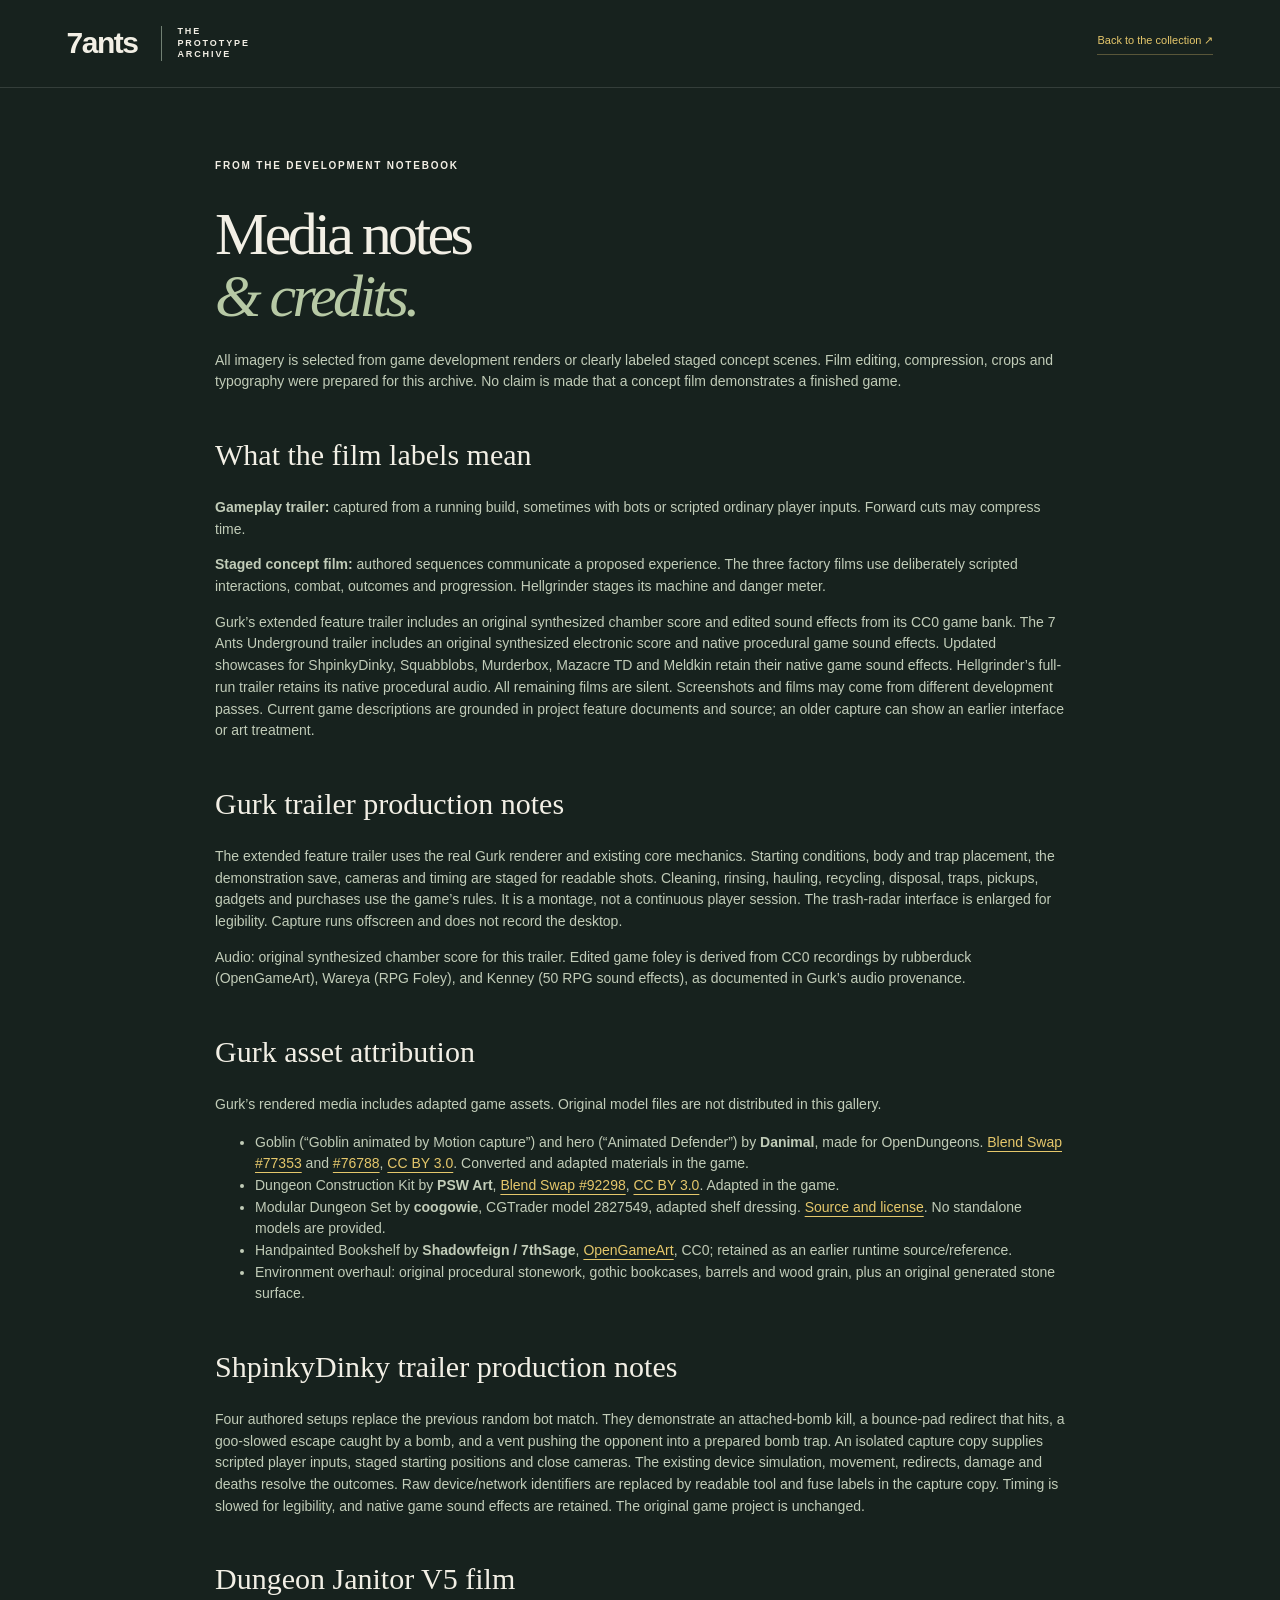
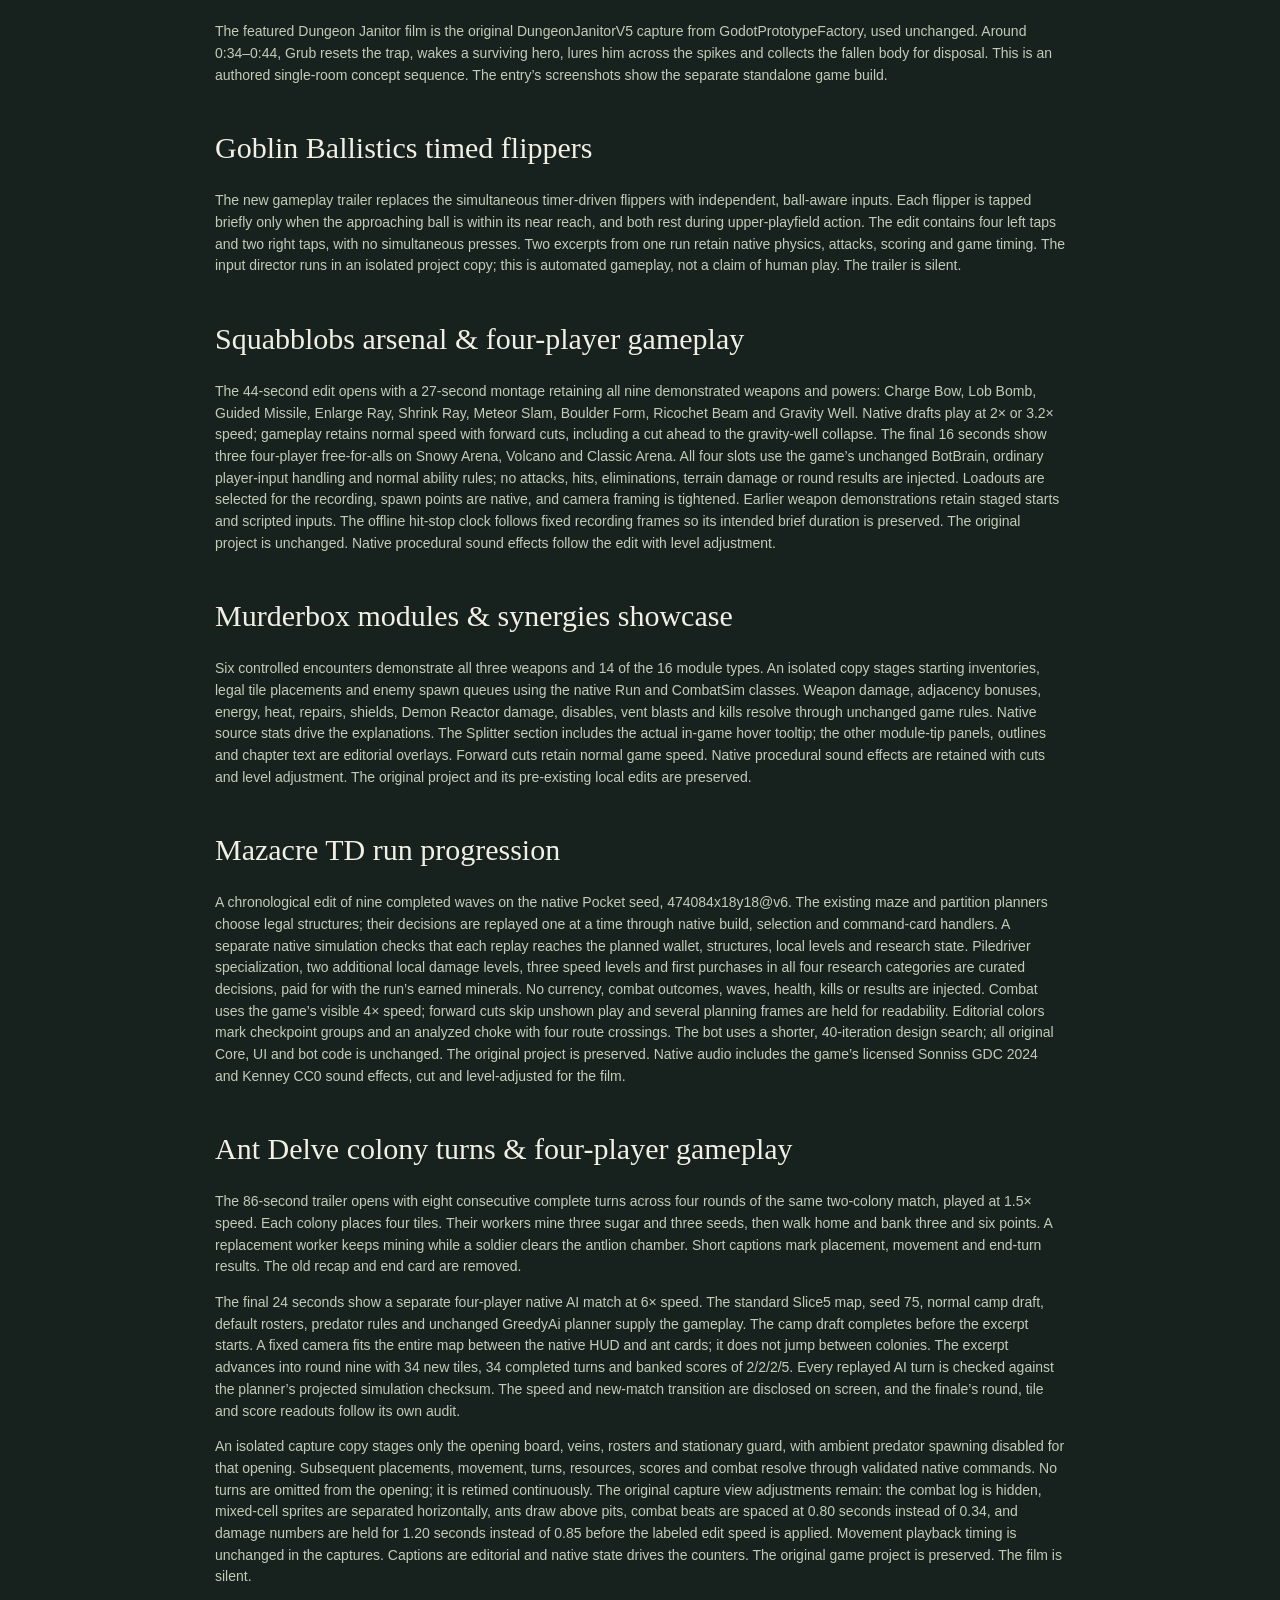
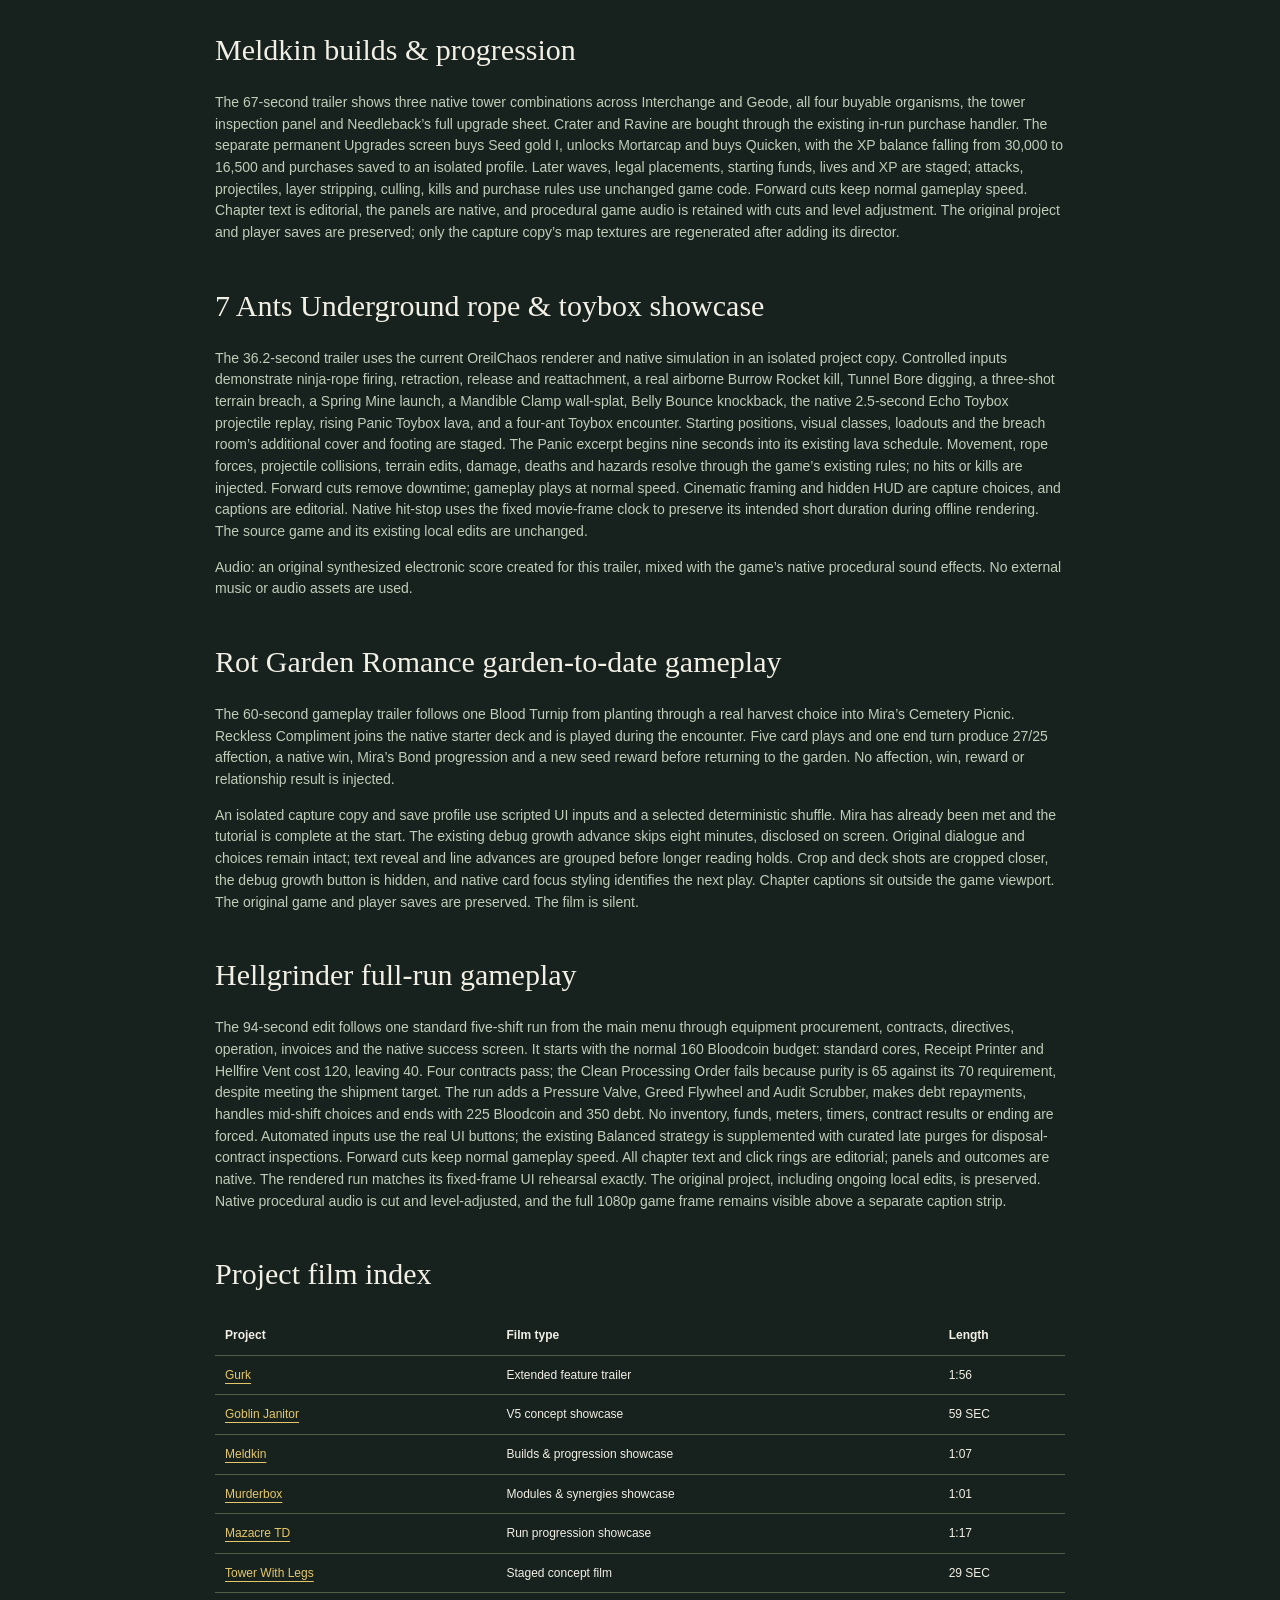
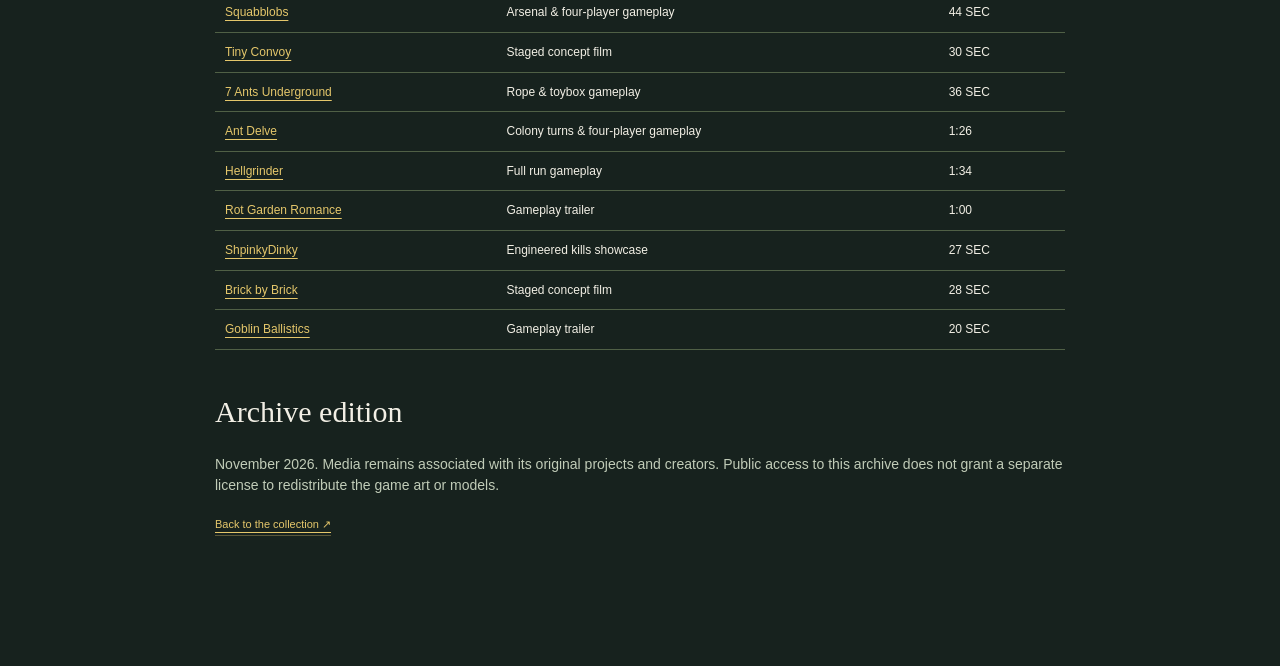
==== commit 285ef4ac: "Clarify Ant Delve turns and add four-player trailer finale" ====
--- a/docs/credits.html
+++ b/docs/credits.html
@@ -1 +1 @@
-<!doctype html><html lang="en"><head><meta charset="utf-8"><meta name="color-scheme" content="dark"><meta name="viewport" content="width=device-width,initial-scale=1"><title>Media notes & credits — 7ants</title><link rel="icon" href="assets/favicon.svg"><link rel="stylesheet" href="style.css?v=a6ae2e50460e"></head><body><header class="masthead"><a class="wordmark" href="index.html">7ants<span class="wordmark-sub">THE PROTOTYPE ARCHIVE</span></a><a class="text-link" href="index.html#collection">Back to the collection ↗</a></header><main class="credits-page"><div class="eyebrow">FROM THE DEVELOPMENT NOTEBOOK</div><h1>Media notes<br><em>& credits.</em></h1><p>All imagery is selected from game development renders or clearly labeled staged concept scenes. Film editing, compression, crops and typography were prepared for this archive. No claim is made that a concept film demonstrates a finished game.</p><h2>What the film labels mean</h2><p><strong>Gameplay trailer:</strong> captured from a running build, sometimes with bots or scripted ordinary player inputs. Forward cuts may compress time.</p><p><strong>Staged concept film:</strong> authored sequences communicate a proposed experience. The three factory films use deliberately scripted interactions, combat, outcomes and progression. Hellgrinder stages its machine and danger meter.</p><p>Gurk’s extended feature trailer includes an original synthesized chamber score and edited sound effects from its CC0 game bank. The 7 Ants Underground trailer includes an original synthesized electronic score and native procedural game sound effects. Updated showcases for ShpinkyDinky, Squabblobs, Murderbox, Mazacre TD and Meldkin retain their native game sound effects. Hellgrinder’s full-run trailer retains its native procedural audio. All remaining films are silent. Screenshots and films may come from different development passes. Current game descriptions are grounded in project feature documents and source; an older capture can show an earlier interface or art treatment.</p><h2>Gurk trailer production notes</h2><p>The extended feature trailer uses the real Gurk renderer and existing core mechanics. Starting conditions, body and trap placement, the demonstration save, cameras and timing are staged for readable shots. Cleaning, rinsing, hauling, recycling, disposal, traps, pickups, gadgets and purchases use the game’s rules. It is a montage, not a continuous player session. The trash-radar interface is enlarged for legibility. Capture runs offscreen and does not record the desktop.</p><p>Audio: original synthesized chamber score for this trailer. Edited game foley is derived from CC0 recordings by rubberduck (OpenGameArt), Wareya (RPG Foley), and Kenney (50 RPG sound effects), as documented in Gurk’s audio provenance.</p><h2>Gurk asset attribution</h2><p>Gurk’s rendered media includes adapted game assets. Original model files are not distributed in this gallery.</p><ul><li>Goblin (“Goblin animated by Motion capture”) and hero (“Animated Defender”) by <strong>Danimal</strong>, made for OpenDungeons. <a href="https://www.blendswap.com/blend/77353">Blend Swap #77353</a> and <a href="https://www.blendswap.com/blend/76788">#76788</a>, <a href="https://creativecommons.org/licenses/by/3.0/">CC BY 3.0</a>. Converted and adapted materials in the game.</li><li>Dungeon Construction Kit by <strong>PSW Art</strong>, <a href="https://www.blendswap.com/blend/92298">Blend Swap #92298</a>, <a href="https://creativecommons.org/licenses/by/3.0/">CC BY 3.0</a>. Adapted in the game.</li><li>Modular Dungeon Set by <strong>coogowie</strong>, CGTrader model 2827549, adapted shelf dressing. <a href="https://www.cgtrader.com/free-3d-models/architectural/other/modular-dungeon-set-f4d5c5b9-bd87-4ad4-bb60-64ab2f3504b6">Source and license</a>. No standalone models are provided.</li><li>Handpainted Bookshelf by <strong>Shadowfeign / 7thSage</strong>, <a href="https://opengameart.org/content/handpainted-bookshelf">OpenGameArt</a>, CC0; retained as an earlier runtime source/reference.</li><li>Environment overhaul: original procedural stonework, gothic bookcases, barrels and wood grain, plus an original generated stone surface.</li></ul><h2>ShpinkyDinky trailer production notes</h2><p>Four authored setups replace the previous random bot match. They demonstrate an attached-bomb kill, a bounce-pad redirect that hits, a goo-slowed escape caught by a bomb, and a vent pushing the opponent into a prepared bomb trap. An isolated capture copy supplies scripted player inputs, staged starting positions and close cameras. The existing device simulation, movement, redirects, damage and deaths resolve the outcomes. Raw device/network identifiers are replaced by readable tool and fuse labels in the capture copy. Timing is slowed for legibility, and native game sound effects are retained. The original game project is unchanged.</p><h2>Dungeon Janitor V5 film</h2><p>The featured Dungeon Janitor film is the original DungeonJanitorV5 capture from GodotPrototypeFactory, used unchanged. Around 0:34–0:44, Grub resets the trap, wakes a surviving hero, lures him across the spikes and collects the fallen body for disposal. This is an authored single-room concept sequence. The entry’s screenshots show the separate standalone game build.</p><h2>Goblin Ballistics timed flippers</h2><p>The new gameplay trailer replaces the simultaneous timer-driven flippers with independent, ball-aware inputs. Each flipper is tapped briefly only when the approaching ball is within its near reach, and both rest during upper-playfield action. The edit contains four left taps and two right taps, with no simultaneous presses. Two excerpts from one run retain native physics, attacks, scoring and game timing. The input director runs in an isolated project copy; this is automated gameplay, not a claim of human play. The trailer is silent.</p><h2>Squabblobs arsenal &amp; four-player gameplay</h2><p>The 44-second edit opens with a 27-second montage retaining all nine demonstrated weapons and powers: Charge Bow, Lob Bomb, Guided Missile, Enlarge Ray, Shrink Ray, Meteor Slam, Boulder Form, Ricochet Beam and Gravity Well. Native drafts play at 2× or 3.2× speed; gameplay retains normal speed with forward cuts, including a cut ahead to the gravity-well collapse. The final 16 seconds show three four-player free-for-alls on Snowy Arena, Volcano and Classic Arena. All four slots use the game’s unchanged BotBrain, ordinary player-input handling and normal ability rules; no attacks, hits, eliminations, terrain damage or round results are injected. Loadouts are selected for the recording, spawn points are native, and camera framing is tightened. Earlier weapon demonstrations retain staged starts and scripted inputs. The offline hit-stop clock follows fixed recording frames so its intended brief duration is preserved. The original project is unchanged. Native procedural sound effects follow the edit with level adjustment.</p><h2>Murderbox modules &amp; synergies showcase</h2><p>Six controlled encounters demonstrate all three weapons and 14 of the 16 module types. An isolated copy stages starting inventories, legal tile placements and enemy spawn queues using the native Run and CombatSim classes. Weapon damage, adjacency bonuses, energy, heat, repairs, shields, Demon Reactor damage, disables, vent blasts and kills resolve through unchanged game rules. Native source stats drive the explanations. The Splitter section includes the actual in-game hover tooltip; the other module-tip panels, outlines and chapter text are editorial overlays. Forward cuts retain normal game speed. Native procedural sound effects are retained with cuts and level adjustment. The original project and its pre-existing local edits are preserved.</p><h2>Mazacre TD run progression</h2><p>A chronological edit of nine completed waves on the native Pocket seed, 474084x18y18@v6. The existing maze and partition planners choose legal structures; their decisions are replayed one at a time through native build, selection and command-card handlers. A separate native simulation checks that each replay reaches the planned wallet, structures, local levels and research state. Piledriver specialization, two additional local damage levels, three speed levels and first purchases in all four research categories are curated decisions, paid for with the run’s earned minerals. No currency, combat outcomes, waves, health, kills or results are injected. Combat uses the game’s visible 4× speed; forward cuts skip unshown play and several planning frames are held for readability. Editorial colors mark checkpoint groups and an analyzed choke with four route crossings. The bot uses a shorter, 40-iteration design search; all original Core, UI and bot code is unchanged. The original project is preserved. Native audio includes the game’s licensed Sonniss GDC 2024 and Kenney CC0 sound effects, cut and level-adjusted for the film.</p><h2>Ant Delve dig, mine &amp; return showcase</h2><p>The 52-second edit follows one orange worker through a complete gameplay loop: a straight tunnel tile connects the route, the worker mines one sugar on each of three turns, walks home and banks three points. A soldier then enters an antlion chamber; native combat defeats the antlion and leaves the soldier at 50/150 HP. The soldier also mines one fungus through the same end-turn rules.</p><p>An isolated capture copy stages the starting board, veins, rosters and stationary guard, with ambient predator spawning disabled. Every subsequent placement, movement, turn, resource, score and combat result comes from validated commands in the unchanged native simulation. The rival colony passes and its idle turns are omitted. Camera zooms and holds are authored; the combat log is hidden. Combat sprites are separated horizontally and ants draw above the pit for legibility. Combat beat spacing increases from 0.34 to 0.80 seconds, with longer damage-number holds; movement timing is unchanged. Captions are editorial, and the cargo/score readout follows recorded game state. The original game project is preserved. The film is silent.</p><h2>Meldkin builds &amp; progression</h2><p>The 67-second trailer shows three native tower combinations across Interchange and Geode, all four buyable organisms, the tower inspection panel and Needleback’s full upgrade sheet. Crater and Ravine are bought through the existing in-run purchase handler. The separate permanent Upgrades screen buys Seed gold I, unlocks Mortarcap and buys Quicken, with the XP balance falling from 30,000 to 16,500 and purchases saved to an isolated profile. Later waves, legal placements, starting funds, lives and XP are staged; attacks, projectiles, layer stripping, culling, kills and purchase rules use unchanged game code. Forward cuts keep normal gameplay speed. Chapter text is editorial, the panels are native, and procedural game audio is retained with cuts and level adjustment. The original project and player saves are preserved; only the capture copy’s map textures are regenerated after adding its director.</p><h2>7 Ants Underground rope &amp; toybox showcase</h2><p>The 36.2-second trailer uses the current OreilChaos renderer and native simulation in an isolated project copy. Controlled inputs demonstrate ninja-rope firing, retraction, release and reattachment, a real airborne Burrow Rocket kill, Tunnel Bore digging, a three-shot terrain breach, a Spring Mine launch, a Mandible Clamp wall-splat, Belly Bounce knockback, the native 2.5-second Echo Toybox projectile replay, rising Panic Toybox lava, and a four-ant Toybox encounter. Starting positions, visual classes, loadouts and the breach room’s additional cover and footing are staged. The Panic excerpt begins nine seconds into its existing lava schedule. Movement, rope forces, projectile collisions, terrain edits, damage, deaths and hazards resolve through the game’s existing rules; no hits or kills are injected. Forward cuts remove downtime; gameplay plays at normal speed. Cinematic framing and hidden HUD are capture choices, and captions are editorial. Native hit-stop uses the fixed movie-frame clock to preserve its intended short duration during offline rendering. The source game and its existing local edits are unchanged.</p><p>Audio: an original synthesized electronic score created for this trailer, mixed with the game’s native procedural sound effects. No external music or audio assets are used.</p><h2>Rot Garden Romance garden-to-date gameplay</h2><p>The 60-second gameplay trailer follows one Blood Turnip from planting through a real harvest choice into Mira’s Cemetery Picnic. Reckless Compliment joins the native starter deck and is played during the encounter. Five card plays and one end turn produce 27/25 affection, a native win, Mira’s Bond progression and a new seed reward before returning to the garden. No affection, win, reward or relationship result is injected.</p><p>An isolated capture copy and save profile use scripted UI inputs and a selected deterministic shuffle. Mira has already been met and the tutorial is complete at the start. The existing debug growth advance skips eight minutes, disclosed on screen. Original dialogue and choices remain intact; text reveal and line advances are grouped before longer reading holds. Crop and deck shots are cropped closer, the debug growth button is hidden, and native card focus styling identifies the next play. Chapter captions sit outside the game viewport. The original game and player saves are preserved. The film is silent.</p><h2>Hellgrinder full-run gameplay</h2><p>The 94-second edit follows one standard five-shift run from the main menu through equipment procurement, contracts, directives, operation, invoices and the native success screen. It starts with the normal 160 Bloodcoin budget: standard cores, Receipt Printer and Hellfire Vent cost 120, leaving 40. Four contracts pass; the Clean Processing Order fails because purity is 65 against its 70 requirement, despite meeting the shipment target. The run adds a Pressure Valve, Greed Flywheel and Audit Scrubber, makes debt repayments, handles mid-shift choices and ends with 225 Bloodcoin and 350 debt. No inventory, funds, meters, timers, contract results or ending are forced. Automated inputs use the real UI buttons; the existing Balanced strategy is supplemented with curated late purges for disposal-contract inspections. Forward cuts keep normal gameplay speed. All chapter text and click rings are editorial; panels and outcomes are native. The rendered run matches its fixed-frame UI rehearsal exactly. The original project, including ongoing local edits, is preserved. Native procedural audio is cut and level-adjusted, and the full 1080p game frame remains visible above a separate caption strip.</p><h2>Project film index</h2><table><thead><tr><th>Project</th><th>Film type</th><th>Length</th></tr></thead><tbody><tr><td><a href="index.html#gurk">Gurk</a></td><td>Extended feature trailer</td><td>1:56</td></tr><tr><td><a href="index.html#dungeon-janitor">Goblin Janitor</a></td><td>V5 concept showcase</td><td>59 SEC</td></tr><tr><td><a href="index.html#meldkin">Meldkin</a></td><td>Builds &amp; progression showcase</td><td>1:07</td></tr><tr><td><a href="index.html#murderbox">Murderbox</a></td><td>Modules &amp; synergies showcase</td><td>1:01</td></tr><tr><td><a href="index.html#mazacre-td">Mazacre TD</a></td><td>Run progression showcase</td><td>1:17</td></tr><tr><td><a href="index.html#tower-with-legs">Tower With Legs</a></td><td>Staged concept film</td><td>29 SEC</td></tr><tr><td><a href="index.html#squabblobs">Squabblobs</a></td><td>Arsenal &amp; four-player gameplay</td><td>44 SEC</td></tr><tr><td><a href="index.html#tiny-convoy">Tiny Convoy</a></td><td>Staged concept film</td><td>30 SEC</td></tr><tr><td><a href="index.html#seven-ants-underground">7 Ants Underground</a></td><td>Rope &amp; toybox gameplay</td><td>36 SEC</td></tr><tr><td><a href="index.html#ant-delve">Ant Delve</a></td><td>Dig, mine &amp; return showcase</td><td>52 SEC</td></tr><tr><td><a href="index.html#hellgrinder">Hellgrinder</a></td><td>Full run gameplay</td><td>1:34</td></tr><tr><td><a href="index.html#rot-garden-romance">Rot Garden Romance</a></td><td>Gameplay trailer</td><td>1:00</td></tr><tr><td><a href="index.html#shpinky-dinky">ShpinkyDinky</a></td><td>Engineered kills showcase</td><td>27 SEC</td></tr><tr><td><a href="index.html#brick-by-brick">Brick by Brick</a></td><td>Staged concept film</td><td>28 SEC</td></tr><tr><td><a href="index.html#goblin-ballistics">Goblin Ballistics</a></td><td>Gameplay trailer</td><td>20 SEC</td></tr></tbody></table><h2>Archive edition</h2><p>November 2026. Media remains associated with its original projects and creators. Public access to this archive does not grant a separate license to redistribute the game art or models.</p><a class="text-link" href="index.html#collection">Back to the collection ↗</a></main></body></html>+<!doctype html><html lang="en"><head><meta charset="utf-8"><meta name="color-scheme" content="dark"><meta name="viewport" content="width=device-width,initial-scale=1"><title>Media notes & credits — 7ants</title><link rel="icon" href="assets/favicon.svg"><link rel="stylesheet" href="style.css?v=a6ae2e50460e"></head><body><header class="masthead"><a class="wordmark" href="index.html">7ants<span class="wordmark-sub">THE PROTOTYPE ARCHIVE</span></a><a class="text-link" href="index.html#collection">Back to the collection ↗</a></header><main class="credits-page"><div class="eyebrow">FROM THE DEVELOPMENT NOTEBOOK</div><h1>Media notes<br><em>& credits.</em></h1><p>All imagery is selected from game development renders or clearly labeled staged concept scenes. Film editing, compression, crops and typography were prepared for this archive. No claim is made that a concept film demonstrates a finished game.</p><h2>What the film labels mean</h2><p><strong>Gameplay trailer:</strong> captured from a running build, sometimes with bots or scripted ordinary player inputs. Forward cuts may compress time.</p><p><strong>Staged concept film:</strong> authored sequences communicate a proposed experience. The three factory films use deliberately scripted interactions, combat, outcomes and progression. Hellgrinder stages its machine and danger meter.</p><p>Gurk’s extended feature trailer includes an original synthesized chamber score and edited sound effects from its CC0 game bank. The 7 Ants Underground trailer includes an original synthesized electronic score and native procedural game sound effects. Updated showcases for ShpinkyDinky, Squabblobs, Murderbox, Mazacre TD and Meldkin retain their native game sound effects. Hellgrinder’s full-run trailer retains its native procedural audio. All remaining films are silent. Screenshots and films may come from different development passes. Current game descriptions are grounded in project feature documents and source; an older capture can show an earlier interface or art treatment.</p><h2>Gurk trailer production notes</h2><p>The extended feature trailer uses the real Gurk renderer and existing core mechanics. Starting conditions, body and trap placement, the demonstration save, cameras and timing are staged for readable shots. Cleaning, rinsing, hauling, recycling, disposal, traps, pickups, gadgets and purchases use the game’s rules. It is a montage, not a continuous player session. The trash-radar interface is enlarged for legibility. Capture runs offscreen and does not record the desktop.</p><p>Audio: original synthesized chamber score for this trailer. Edited game foley is derived from CC0 recordings by rubberduck (OpenGameArt), Wareya (RPG Foley), and Kenney (50 RPG sound effects), as documented in Gurk’s audio provenance.</p><h2>Gurk asset attribution</h2><p>Gurk’s rendered media includes adapted game assets. Original model files are not distributed in this gallery.</p><ul><li>Goblin (“Goblin animated by Motion capture”) and hero (“Animated Defender”) by <strong>Danimal</strong>, made for OpenDungeons. <a href="https://www.blendswap.com/blend/77353">Blend Swap #77353</a> and <a href="https://www.blendswap.com/blend/76788">#76788</a>, <a href="https://creativecommons.org/licenses/by/3.0/">CC BY 3.0</a>. Converted and adapted materials in the game.</li><li>Dungeon Construction Kit by <strong>PSW Art</strong>, <a href="https://www.blendswap.com/blend/92298">Blend Swap #92298</a>, <a href="https://creativecommons.org/licenses/by/3.0/">CC BY 3.0</a>. Adapted in the game.</li><li>Modular Dungeon Set by <strong>coogowie</strong>, CGTrader model 2827549, adapted shelf dressing. <a href="https://www.cgtrader.com/free-3d-models/architectural/other/modular-dungeon-set-f4d5c5b9-bd87-4ad4-bb60-64ab2f3504b6">Source and license</a>. No standalone models are provided.</li><li>Handpainted Bookshelf by <strong>Shadowfeign / 7thSage</strong>, <a href="https://opengameart.org/content/handpainted-bookshelf">OpenGameArt</a>, CC0; retained as an earlier runtime source/reference.</li><li>Environment overhaul: original procedural stonework, gothic bookcases, barrels and wood grain, plus an original generated stone surface.</li></ul><h2>ShpinkyDinky trailer production notes</h2><p>Four authored setups replace the previous random bot match. They demonstrate an attached-bomb kill, a bounce-pad redirect that hits, a goo-slowed escape caught by a bomb, and a vent pushing the opponent into a prepared bomb trap. An isolated capture copy supplies scripted player inputs, staged starting positions and close cameras. The existing device simulation, movement, redirects, damage and deaths resolve the outcomes. Raw device/network identifiers are replaced by readable tool and fuse labels in the capture copy. Timing is slowed for legibility, and native game sound effects are retained. The original game project is unchanged.</p><h2>Dungeon Janitor V5 film</h2><p>The featured Dungeon Janitor film is the original DungeonJanitorV5 capture from GodotPrototypeFactory, used unchanged. Around 0:34–0:44, Grub resets the trap, wakes a surviving hero, lures him across the spikes and collects the fallen body for disposal. This is an authored single-room concept sequence. The entry’s screenshots show the separate standalone game build.</p><h2>Goblin Ballistics timed flippers</h2><p>The new gameplay trailer replaces the simultaneous timer-driven flippers with independent, ball-aware inputs. Each flipper is tapped briefly only when the approaching ball is within its near reach, and both rest during upper-playfield action. The edit contains four left taps and two right taps, with no simultaneous presses. Two excerpts from one run retain native physics, attacks, scoring and game timing. The input director runs in an isolated project copy; this is automated gameplay, not a claim of human play. The trailer is silent.</p><h2>Squabblobs arsenal &amp; four-player gameplay</h2><p>The 44-second edit opens with a 27-second montage retaining all nine demonstrated weapons and powers: Charge Bow, Lob Bomb, Guided Missile, Enlarge Ray, Shrink Ray, Meteor Slam, Boulder Form, Ricochet Beam and Gravity Well. Native drafts play at 2× or 3.2× speed; gameplay retains normal speed with forward cuts, including a cut ahead to the gravity-well collapse. The final 16 seconds show three four-player free-for-alls on Snowy Arena, Volcano and Classic Arena. All four slots use the game’s unchanged BotBrain, ordinary player-input handling and normal ability rules; no attacks, hits, eliminations, terrain damage or round results are injected. Loadouts are selected for the recording, spawn points are native, and camera framing is tightened. Earlier weapon demonstrations retain staged starts and scripted inputs. The offline hit-stop clock follows fixed recording frames so its intended brief duration is preserved. The original project is unchanged. Native procedural sound effects follow the edit with level adjustment.</p><h2>Murderbox modules &amp; synergies showcase</h2><p>Six controlled encounters demonstrate all three weapons and 14 of the 16 module types. An isolated copy stages starting inventories, legal tile placements and enemy spawn queues using the native Run and CombatSim classes. Weapon damage, adjacency bonuses, energy, heat, repairs, shields, Demon Reactor damage, disables, vent blasts and kills resolve through unchanged game rules. Native source stats drive the explanations. The Splitter section includes the actual in-game hover tooltip; the other module-tip panels, outlines and chapter text are editorial overlays. Forward cuts retain normal game speed. Native procedural sound effects are retained with cuts and level adjustment. The original project and its pre-existing local edits are preserved.</p><h2>Mazacre TD run progression</h2><p>A chronological edit of nine completed waves on the native Pocket seed, 474084x18y18@v6. The existing maze and partition planners choose legal structures; their decisions are replayed one at a time through native build, selection and command-card handlers. A separate native simulation checks that each replay reaches the planned wallet, structures, local levels and research state. Piledriver specialization, two additional local damage levels, three speed levels and first purchases in all four research categories are curated decisions, paid for with the run’s earned minerals. No currency, combat outcomes, waves, health, kills or results are injected. Combat uses the game’s visible 4× speed; forward cuts skip unshown play and several planning frames are held for readability. Editorial colors mark checkpoint groups and an analyzed choke with four route crossings. The bot uses a shorter, 40-iteration design search; all original Core, UI and bot code is unchanged. The original project is preserved. Native audio includes the game’s licensed Sonniss GDC 2024 and Kenney CC0 sound effects, cut and level-adjusted for the film.</p><h2>Ant Delve colony turns &amp; four-player gameplay</h2><p>The 86-second trailer opens with eight consecutive complete turns across four rounds of the same two-colony match, played at 1.5× speed. Each colony places four tiles. Their workers mine three sugar and three seeds, then walk home and bank three and six points. A replacement worker keeps mining while a soldier clears the antlion chamber. Short captions mark placement, movement and end-turn results. The old recap and end card are removed.</p><p>The final 24 seconds show a separate four-player native AI match at 6× speed. The standard Slice5 map, seed 75, normal camp draft, default rosters, predator rules and unchanged GreedyAi planner supply the gameplay. The camp draft completes before the excerpt starts. A fixed camera fits the entire map between the native HUD and ant cards; it does not jump between colonies. The excerpt advances into round nine with 34 new tiles, 34 completed turns and banked scores of 2/2/2/5. Every replayed AI turn is checked against the planner’s projected simulation checksum. The speed and new-match transition are disclosed on screen, and the finale’s round, tile and score readouts follow its own audit.</p><p>An isolated capture copy stages only the opening board, veins, rosters and stationary guard, with ambient predator spawning disabled for that opening. Subsequent placements, movement, turns, resources, scores and combat resolve through validated native commands. No turns are omitted from the opening; it is retimed continuously. The original capture view adjustments remain: the combat log is hidden, mixed-cell sprites are separated horizontally, ants draw above pits, combat beats are spaced at 0.80 seconds instead of 0.34, and damage numbers are held for 1.20 seconds instead of 0.85 before the labeled edit speed is applied. Movement playback timing is unchanged in the captures. Captions are editorial and native state drives the counters. The original game project is preserved. The film is silent.</p><h2>Meldkin builds &amp; progression</h2><p>The 67-second trailer shows three native tower combinations across Interchange and Geode, all four buyable organisms, the tower inspection panel and Needleback’s full upgrade sheet. Crater and Ravine are bought through the existing in-run purchase handler. The separate permanent Upgrades screen buys Seed gold I, unlocks Mortarcap and buys Quicken, with the XP balance falling from 30,000 to 16,500 and purchases saved to an isolated profile. Later waves, legal placements, starting funds, lives and XP are staged; attacks, projectiles, layer stripping, culling, kills and purchase rules use unchanged game code. Forward cuts keep normal gameplay speed. Chapter text is editorial, the panels are native, and procedural game audio is retained with cuts and level adjustment. The original project and player saves are preserved; only the capture copy’s map textures are regenerated after adding its director.</p><h2>7 Ants Underground rope &amp; toybox showcase</h2><p>The 36.2-second trailer uses the current OreilChaos renderer and native simulation in an isolated project copy. Controlled inputs demonstrate ninja-rope firing, retraction, release and reattachment, a real airborne Burrow Rocket kill, Tunnel Bore digging, a three-shot terrain breach, a Spring Mine launch, a Mandible Clamp wall-splat, Belly Bounce knockback, the native 2.5-second Echo Toybox projectile replay, rising Panic Toybox lava, and a four-ant Toybox encounter. Starting positions, visual classes, loadouts and the breach room’s additional cover and footing are staged. The Panic excerpt begins nine seconds into its existing lava schedule. Movement, rope forces, projectile collisions, terrain edits, damage, deaths and hazards resolve through the game’s existing rules; no hits or kills are injected. Forward cuts remove downtime; gameplay plays at normal speed. Cinematic framing and hidden HUD are capture choices, and captions are editorial. Native hit-stop uses the fixed movie-frame clock to preserve its intended short duration during offline rendering. The source game and its existing local edits are unchanged.</p><p>Audio: an original synthesized electronic score created for this trailer, mixed with the game’s native procedural sound effects. No external music or audio assets are used.</p><h2>Rot Garden Romance garden-to-date gameplay</h2><p>The 60-second gameplay trailer follows one Blood Turnip from planting through a real harvest choice into Mira’s Cemetery Picnic. Reckless Compliment joins the native starter deck and is played during the encounter. Five card plays and one end turn produce 27/25 affection, a native win, Mira’s Bond progression and a new seed reward before returning to the garden. No affection, win, reward or relationship result is injected.</p><p>An isolated capture copy and save profile use scripted UI inputs and a selected deterministic shuffle. Mira has already been met and the tutorial is complete at the start. The existing debug growth advance skips eight minutes, disclosed on screen. Original dialogue and choices remain intact; text reveal and line advances are grouped before longer reading holds. Crop and deck shots are cropped closer, the debug growth button is hidden, and native card focus styling identifies the next play. Chapter captions sit outside the game viewport. The original game and player saves are preserved. The film is silent.</p><h2>Hellgrinder full-run gameplay</h2><p>The 94-second edit follows one standard five-shift run from the main menu through equipment procurement, contracts, directives, operation, invoices and the native success screen. It starts with the normal 160 Bloodcoin budget: standard cores, Receipt Printer and Hellfire Vent cost 120, leaving 40. Four contracts pass; the Clean Processing Order fails because purity is 65 against its 70 requirement, despite meeting the shipment target. The run adds a Pressure Valve, Greed Flywheel and Audit Scrubber, makes debt repayments, handles mid-shift choices and ends with 225 Bloodcoin and 350 debt. No inventory, funds, meters, timers, contract results or ending are forced. Automated inputs use the real UI buttons; the existing Balanced strategy is supplemented with curated late purges for disposal-contract inspections. Forward cuts keep normal gameplay speed. All chapter text and click rings are editorial; panels and outcomes are native. The rendered run matches its fixed-frame UI rehearsal exactly. The original project, including ongoing local edits, is preserved. Native procedural audio is cut and level-adjusted, and the full 1080p game frame remains visible above a separate caption strip.</p><h2>Project film index</h2><table><thead><tr><th>Project</th><th>Film type</th><th>Length</th></tr></thead><tbody><tr><td><a href="index.html#gurk">Gurk</a></td><td>Extended feature trailer</td><td>1:56</td></tr><tr><td><a href="index.html#dungeon-janitor">Goblin Janitor</a></td><td>V5 concept showcase</td><td>59 SEC</td></tr><tr><td><a href="index.html#meldkin">Meldkin</a></td><td>Builds &amp; progression showcase</td><td>1:07</td></tr><tr><td><a href="index.html#murderbox">Murderbox</a></td><td>Modules &amp; synergies showcase</td><td>1:01</td></tr><tr><td><a href="index.html#mazacre-td">Mazacre TD</a></td><td>Run progression showcase</td><td>1:17</td></tr><tr><td><a href="index.html#tower-with-legs">Tower With Legs</a></td><td>Staged concept film</td><td>29 SEC</td></tr><tr><td><a href="index.html#squabblobs">Squabblobs</a></td><td>Arsenal &amp; four-player gameplay</td><td>44 SEC</td></tr><tr><td><a href="index.html#tiny-convoy">Tiny Convoy</a></td><td>Staged concept film</td><td>30 SEC</td></tr><tr><td><a href="index.html#seven-ants-underground">7 Ants Underground</a></td><td>Rope &amp; toybox gameplay</td><td>36 SEC</td></tr><tr><td><a href="index.html#ant-delve">Ant Delve</a></td><td>Colony turns &amp; four-player gameplay</td><td>1:26</td></tr><tr><td><a href="index.html#hellgrinder">Hellgrinder</a></td><td>Full run gameplay</td><td>1:34</td></tr><tr><td><a href="index.html#rot-garden-romance">Rot Garden Romance</a></td><td>Gameplay trailer</td><td>1:00</td></tr><tr><td><a href="index.html#shpinky-dinky">ShpinkyDinky</a></td><td>Engineered kills showcase</td><td>27 SEC</td></tr><tr><td><a href="index.html#brick-by-brick">Brick by Brick</a></td><td>Staged concept film</td><td>28 SEC</td></tr><tr><td><a href="index.html#goblin-ballistics">Goblin Ballistics</a></td><td>Gameplay trailer</td><td>20 SEC</td></tr></tbody></table><h2>Archive edition</h2><p>November 2026. Media remains associated with its original projects and creators. Public access to this archive does not grant a separate license to redistribute the game art or models.</p><a class="text-link" href="index.html#collection">Back to the collection ↗</a></main></body></html>
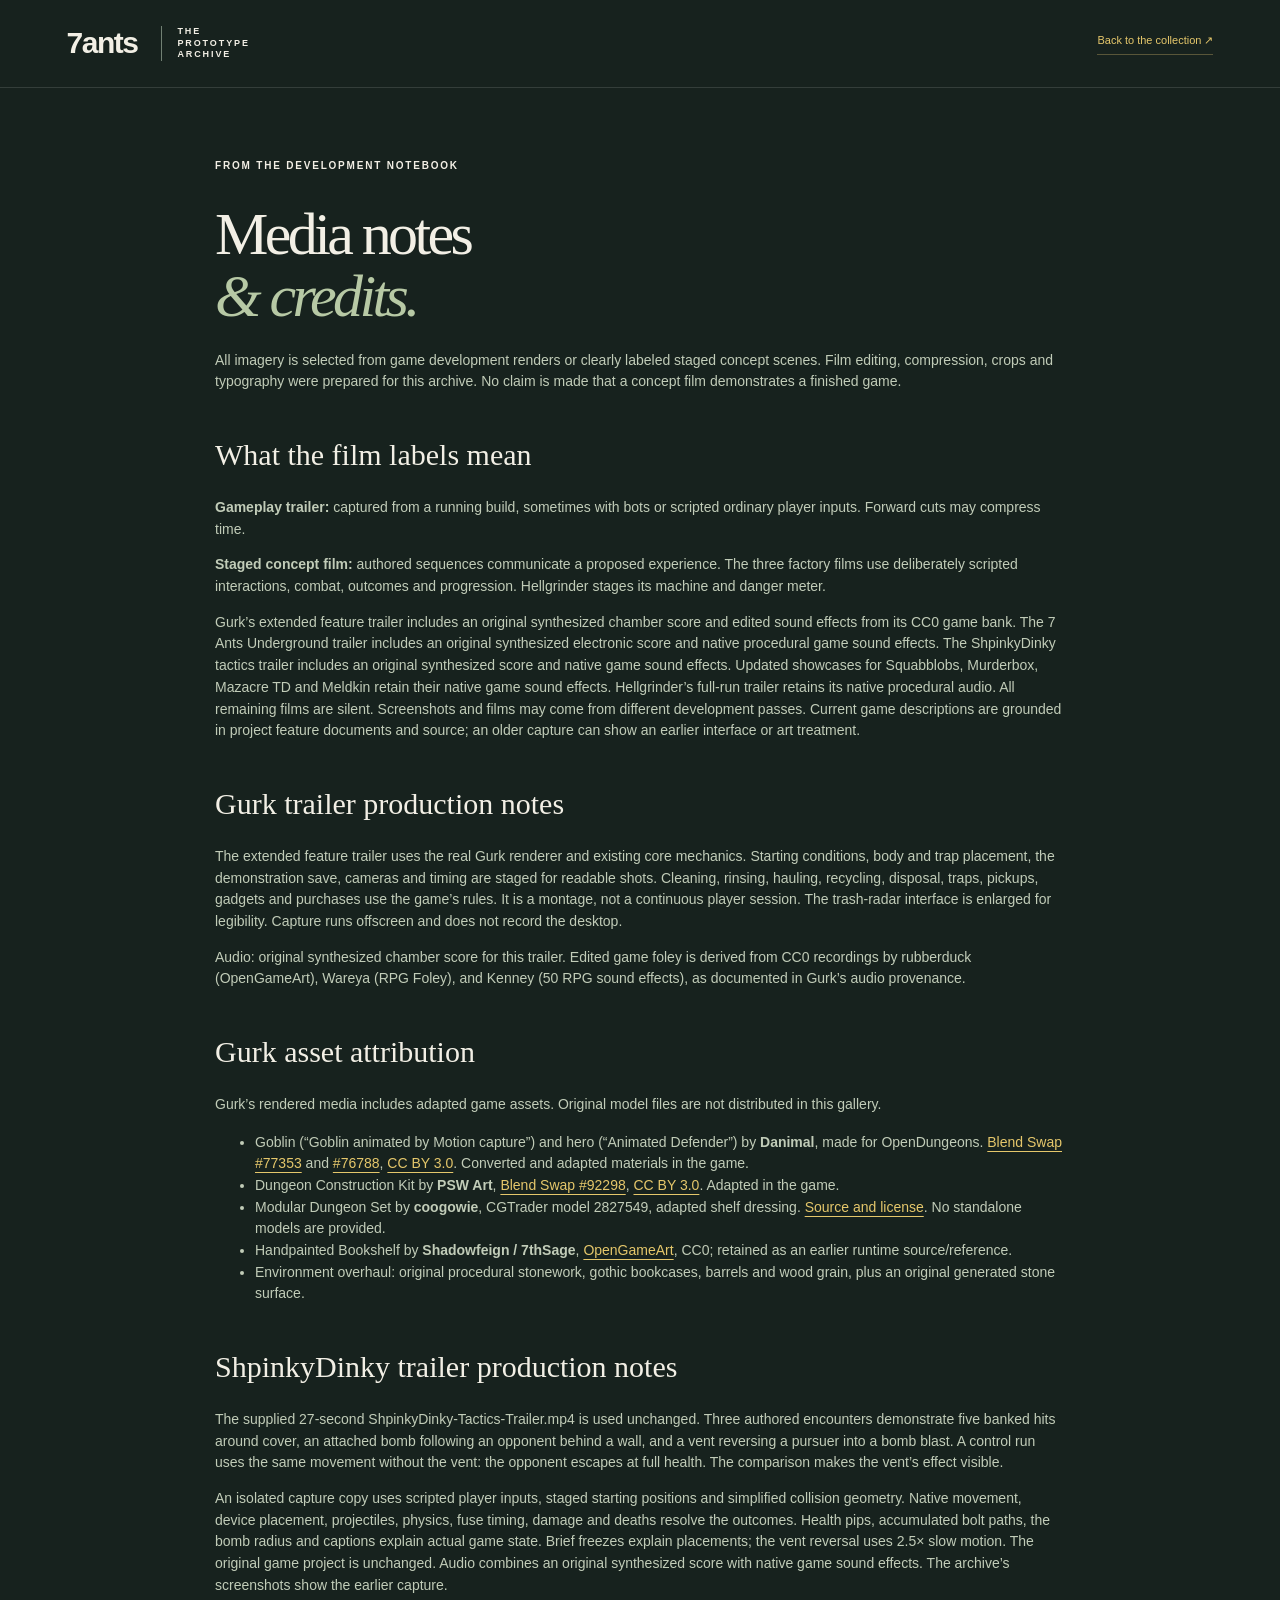
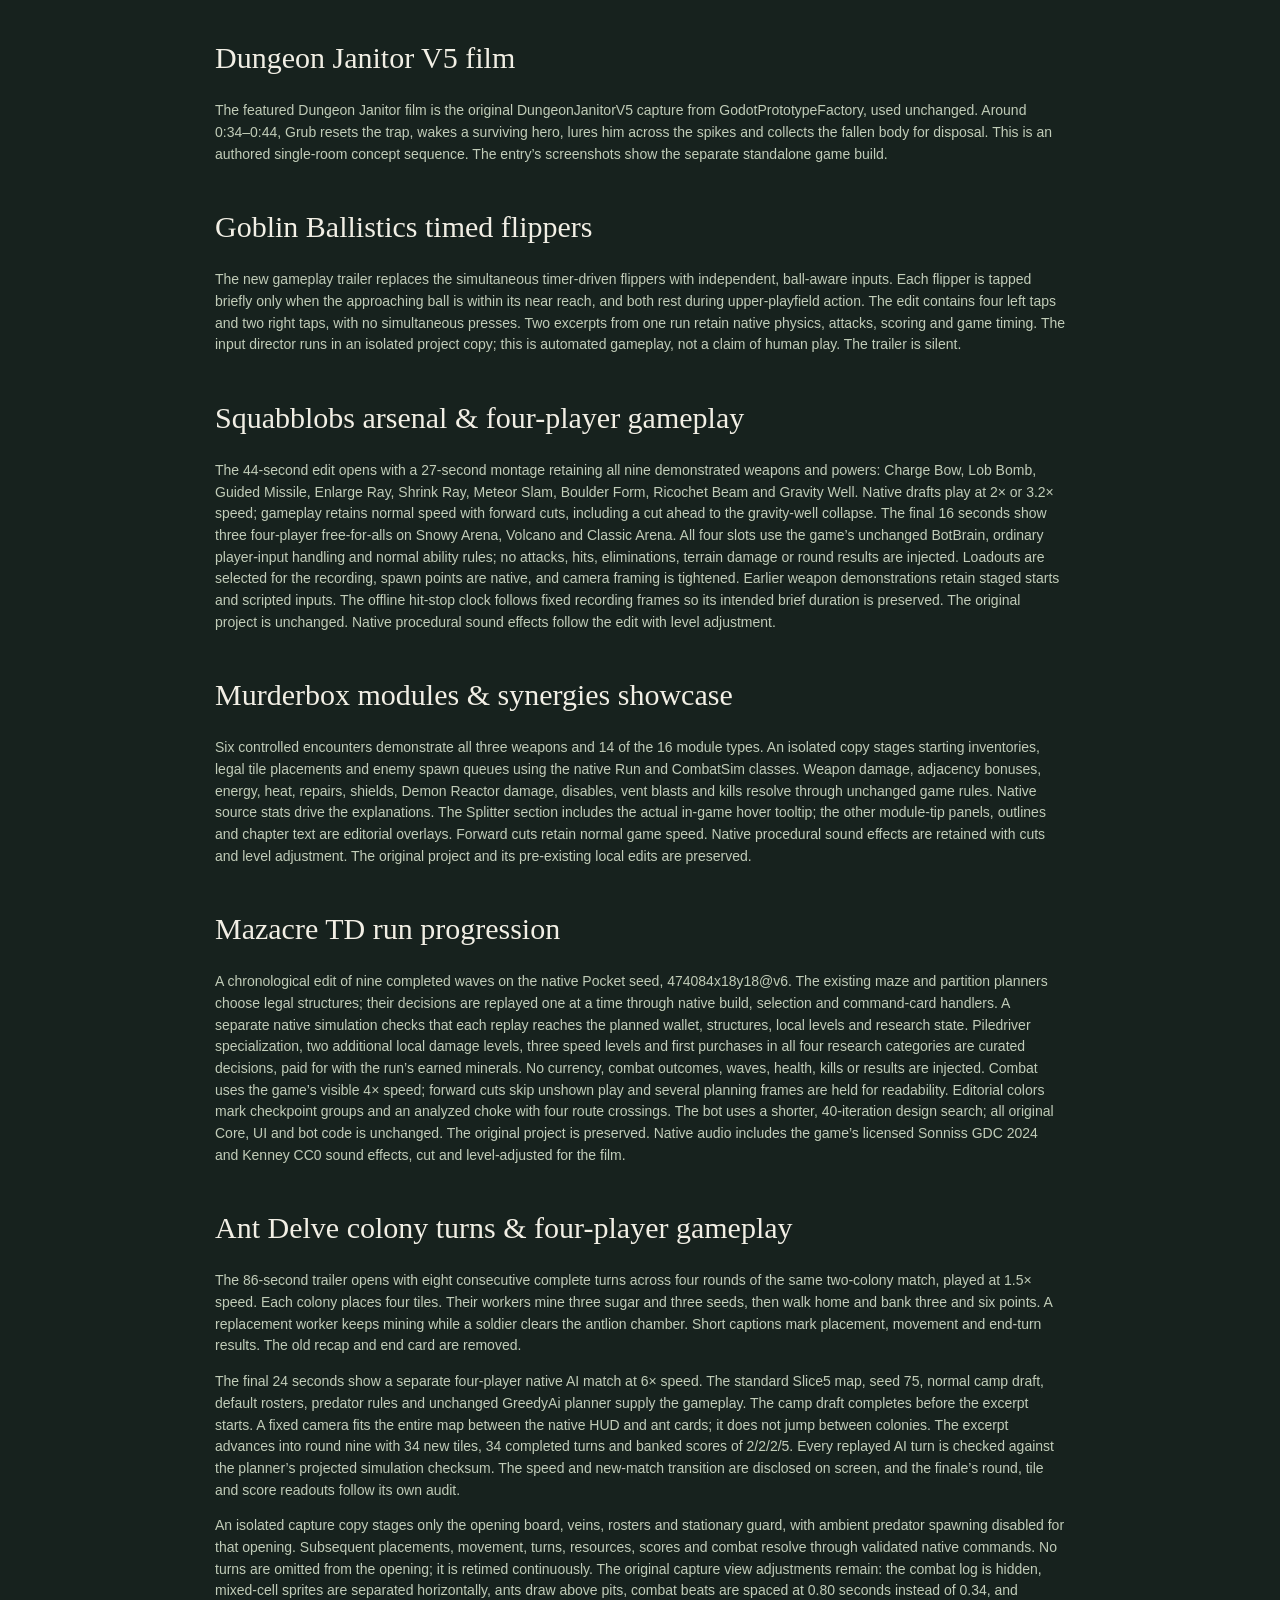
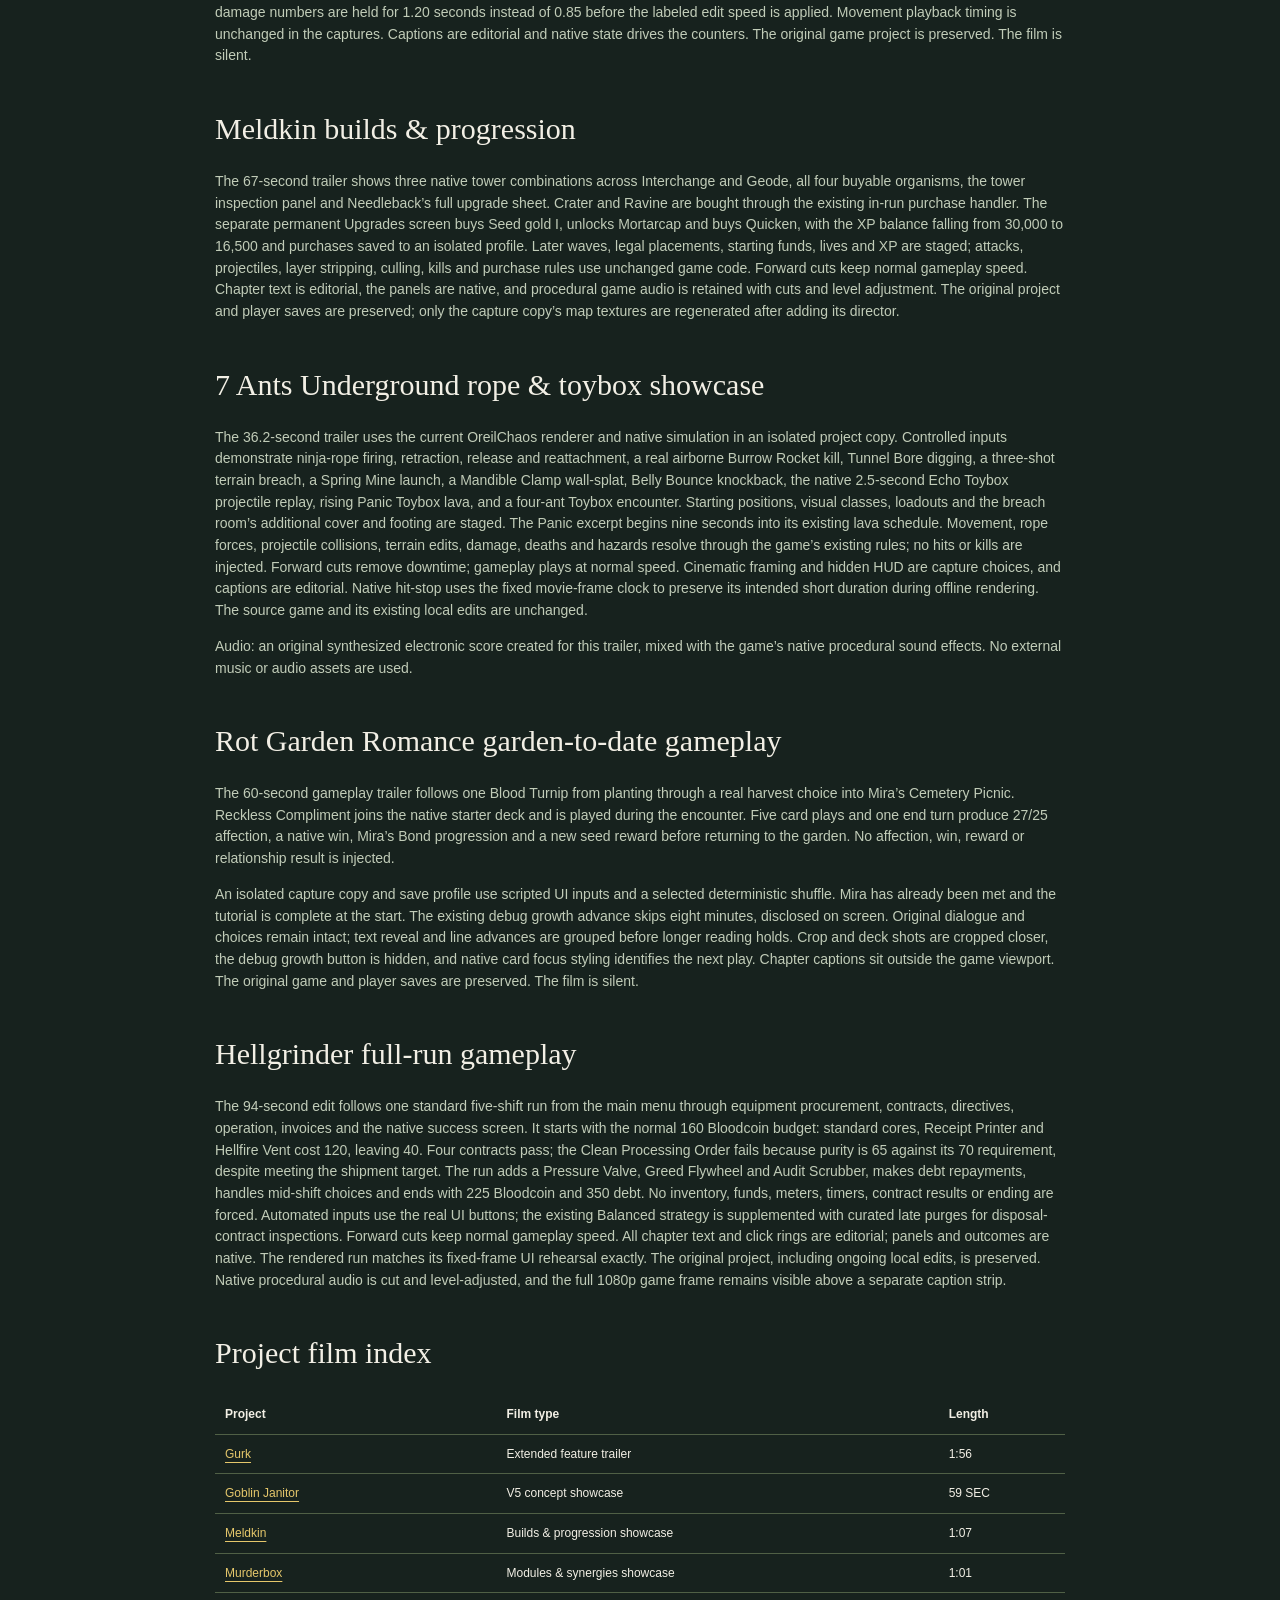
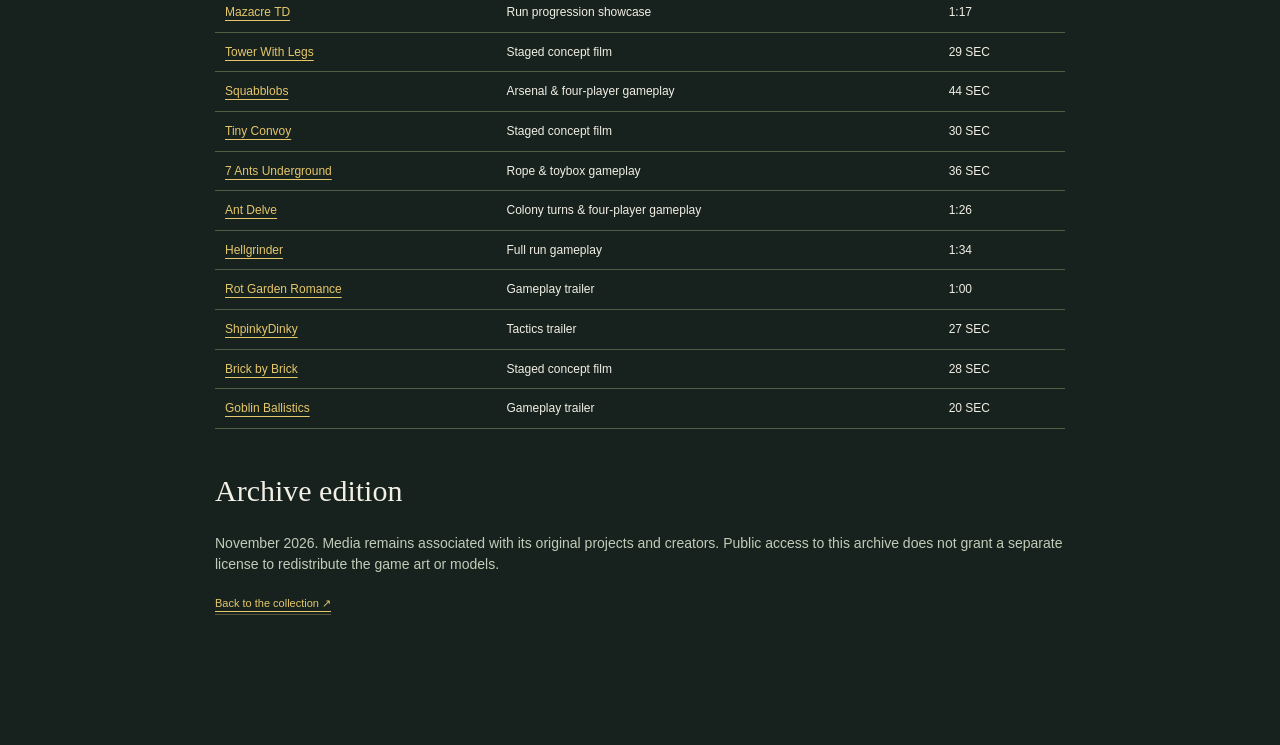
==== commit 812ab795: "Replace ShpinkyDinky showcase with supplied tactics trailer" ====
--- a/docs/credits.html
+++ b/docs/credits.html
@@ -1 +1 @@
-<!doctype html><html lang="en"><head><meta charset="utf-8"><meta name="color-scheme" content="dark"><meta name="viewport" content="width=device-width,initial-scale=1"><title>Media notes & credits — 7ants</title><link rel="icon" href="assets/favicon.svg"><link rel="stylesheet" href="style.css?v=a6ae2e50460e"></head><body><header class="masthead"><a class="wordmark" href="index.html">7ants<span class="wordmark-sub">THE PROTOTYPE ARCHIVE</span></a><a class="text-link" href="index.html#collection">Back to the collection ↗</a></header><main class="credits-page"><div class="eyebrow">FROM THE DEVELOPMENT NOTEBOOK</div><h1>Media notes<br><em>& credits.</em></h1><p>All imagery is selected from game development renders or clearly labeled staged concept scenes. Film editing, compression, crops and typography were prepared for this archive. No claim is made that a concept film demonstrates a finished game.</p><h2>What the film labels mean</h2><p><strong>Gameplay trailer:</strong> captured from a running build, sometimes with bots or scripted ordinary player inputs. Forward cuts may compress time.</p><p><strong>Staged concept film:</strong> authored sequences communicate a proposed experience. The three factory films use deliberately scripted interactions, combat, outcomes and progression. Hellgrinder stages its machine and danger meter.</p><p>Gurk’s extended feature trailer includes an original synthesized chamber score and edited sound effects from its CC0 game bank. The 7 Ants Underground trailer includes an original synthesized electronic score and native procedural game sound effects. Updated showcases for ShpinkyDinky, Squabblobs, Murderbox, Mazacre TD and Meldkin retain their native game sound effects. Hellgrinder’s full-run trailer retains its native procedural audio. All remaining films are silent. Screenshots and films may come from different development passes. Current game descriptions are grounded in project feature documents and source; an older capture can show an earlier interface or art treatment.</p><h2>Gurk trailer production notes</h2><p>The extended feature trailer uses the real Gurk renderer and existing core mechanics. Starting conditions, body and trap placement, the demonstration save, cameras and timing are staged for readable shots. Cleaning, rinsing, hauling, recycling, disposal, traps, pickups, gadgets and purchases use the game’s rules. It is a montage, not a continuous player session. The trash-radar interface is enlarged for legibility. Capture runs offscreen and does not record the desktop.</p><p>Audio: original synthesized chamber score for this trailer. Edited game foley is derived from CC0 recordings by rubberduck (OpenGameArt), Wareya (RPG Foley), and Kenney (50 RPG sound effects), as documented in Gurk’s audio provenance.</p><h2>Gurk asset attribution</h2><p>Gurk’s rendered media includes adapted game assets. Original model files are not distributed in this gallery.</p><ul><li>Goblin (“Goblin animated by Motion capture”) and hero (“Animated Defender”) by <strong>Danimal</strong>, made for OpenDungeons. <a href="https://www.blendswap.com/blend/77353">Blend Swap #77353</a> and <a href="https://www.blendswap.com/blend/76788">#76788</a>, <a href="https://creativecommons.org/licenses/by/3.0/">CC BY 3.0</a>. Converted and adapted materials in the game.</li><li>Dungeon Construction Kit by <strong>PSW Art</strong>, <a href="https://www.blendswap.com/blend/92298">Blend Swap #92298</a>, <a href="https://creativecommons.org/licenses/by/3.0/">CC BY 3.0</a>. Adapted in the game.</li><li>Modular Dungeon Set by <strong>coogowie</strong>, CGTrader model 2827549, adapted shelf dressing. <a href="https://www.cgtrader.com/free-3d-models/architectural/other/modular-dungeon-set-f4d5c5b9-bd87-4ad4-bb60-64ab2f3504b6">Source and license</a>. No standalone models are provided.</li><li>Handpainted Bookshelf by <strong>Shadowfeign / 7thSage</strong>, <a href="https://opengameart.org/content/handpainted-bookshelf">OpenGameArt</a>, CC0; retained as an earlier runtime source/reference.</li><li>Environment overhaul: original procedural stonework, gothic bookcases, barrels and wood grain, plus an original generated stone surface.</li></ul><h2>ShpinkyDinky trailer production notes</h2><p>Four authored setups replace the previous random bot match. They demonstrate an attached-bomb kill, a bounce-pad redirect that hits, a goo-slowed escape caught by a bomb, and a vent pushing the opponent into a prepared bomb trap. An isolated capture copy supplies scripted player inputs, staged starting positions and close cameras. The existing device simulation, movement, redirects, damage and deaths resolve the outcomes. Raw device/network identifiers are replaced by readable tool and fuse labels in the capture copy. Timing is slowed for legibility, and native game sound effects are retained. The original game project is unchanged.</p><h2>Dungeon Janitor V5 film</h2><p>The featured Dungeon Janitor film is the original DungeonJanitorV5 capture from GodotPrototypeFactory, used unchanged. Around 0:34–0:44, Grub resets the trap, wakes a surviving hero, lures him across the spikes and collects the fallen body for disposal. This is an authored single-room concept sequence. The entry’s screenshots show the separate standalone game build.</p><h2>Goblin Ballistics timed flippers</h2><p>The new gameplay trailer replaces the simultaneous timer-driven flippers with independent, ball-aware inputs. Each flipper is tapped briefly only when the approaching ball is within its near reach, and both rest during upper-playfield action. The edit contains four left taps and two right taps, with no simultaneous presses. Two excerpts from one run retain native physics, attacks, scoring and game timing. The input director runs in an isolated project copy; this is automated gameplay, not a claim of human play. The trailer is silent.</p><h2>Squabblobs arsenal &amp; four-player gameplay</h2><p>The 44-second edit opens with a 27-second montage retaining all nine demonstrated weapons and powers: Charge Bow, Lob Bomb, Guided Missile, Enlarge Ray, Shrink Ray, Meteor Slam, Boulder Form, Ricochet Beam and Gravity Well. Native drafts play at 2× or 3.2× speed; gameplay retains normal speed with forward cuts, including a cut ahead to the gravity-well collapse. The final 16 seconds show three four-player free-for-alls on Snowy Arena, Volcano and Classic Arena. All four slots use the game’s unchanged BotBrain, ordinary player-input handling and normal ability rules; no attacks, hits, eliminations, terrain damage or round results are injected. Loadouts are selected for the recording, spawn points are native, and camera framing is tightened. Earlier weapon demonstrations retain staged starts and scripted inputs. The offline hit-stop clock follows fixed recording frames so its intended brief duration is preserved. The original project is unchanged. Native procedural sound effects follow the edit with level adjustment.</p><h2>Murderbox modules &amp; synergies showcase</h2><p>Six controlled encounters demonstrate all three weapons and 14 of the 16 module types. An isolated copy stages starting inventories, legal tile placements and enemy spawn queues using the native Run and CombatSim classes. Weapon damage, adjacency bonuses, energy, heat, repairs, shields, Demon Reactor damage, disables, vent blasts and kills resolve through unchanged game rules. Native source stats drive the explanations. The Splitter section includes the actual in-game hover tooltip; the other module-tip panels, outlines and chapter text are editorial overlays. Forward cuts retain normal game speed. Native procedural sound effects are retained with cuts and level adjustment. The original project and its pre-existing local edits are preserved.</p><h2>Mazacre TD run progression</h2><p>A chronological edit of nine completed waves on the native Pocket seed, 474084x18y18@v6. The existing maze and partition planners choose legal structures; their decisions are replayed one at a time through native build, selection and command-card handlers. A separate native simulation checks that each replay reaches the planned wallet, structures, local levels and research state. Piledriver specialization, two additional local damage levels, three speed levels and first purchases in all four research categories are curated decisions, paid for with the run’s earned minerals. No currency, combat outcomes, waves, health, kills or results are injected. Combat uses the game’s visible 4× speed; forward cuts skip unshown play and several planning frames are held for readability. Editorial colors mark checkpoint groups and an analyzed choke with four route crossings. The bot uses a shorter, 40-iteration design search; all original Core, UI and bot code is unchanged. The original project is preserved. Native audio includes the game’s licensed Sonniss GDC 2024 and Kenney CC0 sound effects, cut and level-adjusted for the film.</p><h2>Ant Delve colony turns &amp; four-player gameplay</h2><p>The 86-second trailer opens with eight consecutive complete turns across four rounds of the same two-colony match, played at 1.5× speed. Each colony places four tiles. Their workers mine three sugar and three seeds, then walk home and bank three and six points. A replacement worker keeps mining while a soldier clears the antlion chamber. Short captions mark placement, movement and end-turn results. The old recap and end card are removed.</p><p>The final 24 seconds show a separate four-player native AI match at 6× speed. The standard Slice5 map, seed 75, normal camp draft, default rosters, predator rules and unchanged GreedyAi planner supply the gameplay. The camp draft completes before the excerpt starts. A fixed camera fits the entire map between the native HUD and ant cards; it does not jump between colonies. The excerpt advances into round nine with 34 new tiles, 34 completed turns and banked scores of 2/2/2/5. Every replayed AI turn is checked against the planner’s projected simulation checksum. The speed and new-match transition are disclosed on screen, and the finale’s round, tile and score readouts follow its own audit.</p><p>An isolated capture copy stages only the opening board, veins, rosters and stationary guard, with ambient predator spawning disabled for that opening. Subsequent placements, movement, turns, resources, scores and combat resolve through validated native commands. No turns are omitted from the opening; it is retimed continuously. The original capture view adjustments remain: the combat log is hidden, mixed-cell sprites are separated horizontally, ants draw above pits, combat beats are spaced at 0.80 seconds instead of 0.34, and damage numbers are held for 1.20 seconds instead of 0.85 before the labeled edit speed is applied. Movement playback timing is unchanged in the captures. Captions are editorial and native state drives the counters. The original game project is preserved. The film is silent.</p><h2>Meldkin builds &amp; progression</h2><p>The 67-second trailer shows three native tower combinations across Interchange and Geode, all four buyable organisms, the tower inspection panel and Needleback’s full upgrade sheet. Crater and Ravine are bought through the existing in-run purchase handler. The separate permanent Upgrades screen buys Seed gold I, unlocks Mortarcap and buys Quicken, with the XP balance falling from 30,000 to 16,500 and purchases saved to an isolated profile. Later waves, legal placements, starting funds, lives and XP are staged; attacks, projectiles, layer stripping, culling, kills and purchase rules use unchanged game code. Forward cuts keep normal gameplay speed. Chapter text is editorial, the panels are native, and procedural game audio is retained with cuts and level adjustment. The original project and player saves are preserved; only the capture copy’s map textures are regenerated after adding its director.</p><h2>7 Ants Underground rope &amp; toybox showcase</h2><p>The 36.2-second trailer uses the current OreilChaos renderer and native simulation in an isolated project copy. Controlled inputs demonstrate ninja-rope firing, retraction, release and reattachment, a real airborne Burrow Rocket kill, Tunnel Bore digging, a three-shot terrain breach, a Spring Mine launch, a Mandible Clamp wall-splat, Belly Bounce knockback, the native 2.5-second Echo Toybox projectile replay, rising Panic Toybox lava, and a four-ant Toybox encounter. Starting positions, visual classes, loadouts and the breach room’s additional cover and footing are staged. The Panic excerpt begins nine seconds into its existing lava schedule. Movement, rope forces, projectile collisions, terrain edits, damage, deaths and hazards resolve through the game’s existing rules; no hits or kills are injected. Forward cuts remove downtime; gameplay plays at normal speed. Cinematic framing and hidden HUD are capture choices, and captions are editorial. Native hit-stop uses the fixed movie-frame clock to preserve its intended short duration during offline rendering. The source game and its existing local edits are unchanged.</p><p>Audio: an original synthesized electronic score created for this trailer, mixed with the game’s native procedural sound effects. No external music or audio assets are used.</p><h2>Rot Garden Romance garden-to-date gameplay</h2><p>The 60-second gameplay trailer follows one Blood Turnip from planting through a real harvest choice into Mira’s Cemetery Picnic. Reckless Compliment joins the native starter deck and is played during the encounter. Five card plays and one end turn produce 27/25 affection, a native win, Mira’s Bond progression and a new seed reward before returning to the garden. No affection, win, reward or relationship result is injected.</p><p>An isolated capture copy and save profile use scripted UI inputs and a selected deterministic shuffle. Mira has already been met and the tutorial is complete at the start. The existing debug growth advance skips eight minutes, disclosed on screen. Original dialogue and choices remain intact; text reveal and line advances are grouped before longer reading holds. Crop and deck shots are cropped closer, the debug growth button is hidden, and native card focus styling identifies the next play. Chapter captions sit outside the game viewport. The original game and player saves are preserved. The film is silent.</p><h2>Hellgrinder full-run gameplay</h2><p>The 94-second edit follows one standard five-shift run from the main menu through equipment procurement, contracts, directives, operation, invoices and the native success screen. It starts with the normal 160 Bloodcoin budget: standard cores, Receipt Printer and Hellfire Vent cost 120, leaving 40. Four contracts pass; the Clean Processing Order fails because purity is 65 against its 70 requirement, despite meeting the shipment target. The run adds a Pressure Valve, Greed Flywheel and Audit Scrubber, makes debt repayments, handles mid-shift choices and ends with 225 Bloodcoin and 350 debt. No inventory, funds, meters, timers, contract results or ending are forced. Automated inputs use the real UI buttons; the existing Balanced strategy is supplemented with curated late purges for disposal-contract inspections. Forward cuts keep normal gameplay speed. All chapter text and click rings are editorial; panels and outcomes are native. The rendered run matches its fixed-frame UI rehearsal exactly. The original project, including ongoing local edits, is preserved. Native procedural audio is cut and level-adjusted, and the full 1080p game frame remains visible above a separate caption strip.</p><h2>Project film index</h2><table><thead><tr><th>Project</th><th>Film type</th><th>Length</th></tr></thead><tbody><tr><td><a href="index.html#gurk">Gurk</a></td><td>Extended feature trailer</td><td>1:56</td></tr><tr><td><a href="index.html#dungeon-janitor">Goblin Janitor</a></td><td>V5 concept showcase</td><td>59 SEC</td></tr><tr><td><a href="index.html#meldkin">Meldkin</a></td><td>Builds &amp; progression showcase</td><td>1:07</td></tr><tr><td><a href="index.html#murderbox">Murderbox</a></td><td>Modules &amp; synergies showcase</td><td>1:01</td></tr><tr><td><a href="index.html#mazacre-td">Mazacre TD</a></td><td>Run progression showcase</td><td>1:17</td></tr><tr><td><a href="index.html#tower-with-legs">Tower With Legs</a></td><td>Staged concept film</td><td>29 SEC</td></tr><tr><td><a href="index.html#squabblobs">Squabblobs</a></td><td>Arsenal &amp; four-player gameplay</td><td>44 SEC</td></tr><tr><td><a href="index.html#tiny-convoy">Tiny Convoy</a></td><td>Staged concept film</td><td>30 SEC</td></tr><tr><td><a href="index.html#seven-ants-underground">7 Ants Underground</a></td><td>Rope &amp; toybox gameplay</td><td>36 SEC</td></tr><tr><td><a href="index.html#ant-delve">Ant Delve</a></td><td>Colony turns &amp; four-player gameplay</td><td>1:26</td></tr><tr><td><a href="index.html#hellgrinder">Hellgrinder</a></td><td>Full run gameplay</td><td>1:34</td></tr><tr><td><a href="index.html#rot-garden-romance">Rot Garden Romance</a></td><td>Gameplay trailer</td><td>1:00</td></tr><tr><td><a href="index.html#shpinky-dinky">ShpinkyDinky</a></td><td>Engineered kills showcase</td><td>27 SEC</td></tr><tr><td><a href="index.html#brick-by-brick">Brick by Brick</a></td><td>Staged concept film</td><td>28 SEC</td></tr><tr><td><a href="index.html#goblin-ballistics">Goblin Ballistics</a></td><td>Gameplay trailer</td><td>20 SEC</td></tr></tbody></table><h2>Archive edition</h2><p>November 2026. Media remains associated with its original projects and creators. Public access to this archive does not grant a separate license to redistribute the game art or models.</p><a class="text-link" href="index.html#collection">Back to the collection ↗</a></main></body></html>+<!doctype html><html lang="en"><head><meta charset="utf-8"><meta name="color-scheme" content="dark"><meta name="viewport" content="width=device-width,initial-scale=1"><title>Media notes & credits — 7ants</title><link rel="icon" href="assets/favicon.svg"><link rel="stylesheet" href="style.css?v=a6ae2e50460e"></head><body><header class="masthead"><a class="wordmark" href="index.html">7ants<span class="wordmark-sub">THE PROTOTYPE ARCHIVE</span></a><a class="text-link" href="index.html#collection">Back to the collection ↗</a></header><main class="credits-page"><div class="eyebrow">FROM THE DEVELOPMENT NOTEBOOK</div><h1>Media notes<br><em>& credits.</em></h1><p>All imagery is selected from game development renders or clearly labeled staged concept scenes. Film editing, compression, crops and typography were prepared for this archive. No claim is made that a concept film demonstrates a finished game.</p><h2>What the film labels mean</h2><p><strong>Gameplay trailer:</strong> captured from a running build, sometimes with bots or scripted ordinary player inputs. Forward cuts may compress time.</p><p><strong>Staged concept film:</strong> authored sequences communicate a proposed experience. The three factory films use deliberately scripted interactions, combat, outcomes and progression. Hellgrinder stages its machine and danger meter.</p><p>Gurk’s extended feature trailer includes an original synthesized chamber score and edited sound effects from its CC0 game bank. The 7 Ants Underground trailer includes an original synthesized electronic score and native procedural game sound effects. The ShpinkyDinky tactics trailer includes an original synthesized score and native game sound effects. Updated showcases for Squabblobs, Murderbox, Mazacre TD and Meldkin retain their native game sound effects. Hellgrinder’s full-run trailer retains its native procedural audio. All remaining films are silent. Screenshots and films may come from different development passes. Current game descriptions are grounded in project feature documents and source; an older capture can show an earlier interface or art treatment.</p><h2>Gurk trailer production notes</h2><p>The extended feature trailer uses the real Gurk renderer and existing core mechanics. Starting conditions, body and trap placement, the demonstration save, cameras and timing are staged for readable shots. Cleaning, rinsing, hauling, recycling, disposal, traps, pickups, gadgets and purchases use the game’s rules. It is a montage, not a continuous player session. The trash-radar interface is enlarged for legibility. Capture runs offscreen and does not record the desktop.</p><p>Audio: original synthesized chamber score for this trailer. Edited game foley is derived from CC0 recordings by rubberduck (OpenGameArt), Wareya (RPG Foley), and Kenney (50 RPG sound effects), as documented in Gurk’s audio provenance.</p><h2>Gurk asset attribution</h2><p>Gurk’s rendered media includes adapted game assets. Original model files are not distributed in this gallery.</p><ul><li>Goblin (“Goblin animated by Motion capture”) and hero (“Animated Defender”) by <strong>Danimal</strong>, made for OpenDungeons. <a href="https://www.blendswap.com/blend/77353">Blend Swap #77353</a> and <a href="https://www.blendswap.com/blend/76788">#76788</a>, <a href="https://creativecommons.org/licenses/by/3.0/">CC BY 3.0</a>. Converted and adapted materials in the game.</li><li>Dungeon Construction Kit by <strong>PSW Art</strong>, <a href="https://www.blendswap.com/blend/92298">Blend Swap #92298</a>, <a href="https://creativecommons.org/licenses/by/3.0/">CC BY 3.0</a>. Adapted in the game.</li><li>Modular Dungeon Set by <strong>coogowie</strong>, CGTrader model 2827549, adapted shelf dressing. <a href="https://www.cgtrader.com/free-3d-models/architectural/other/modular-dungeon-set-f4d5c5b9-bd87-4ad4-bb60-64ab2f3504b6">Source and license</a>. No standalone models are provided.</li><li>Handpainted Bookshelf by <strong>Shadowfeign / 7thSage</strong>, <a href="https://opengameart.org/content/handpainted-bookshelf">OpenGameArt</a>, CC0; retained as an earlier runtime source/reference.</li><li>Environment overhaul: original procedural stonework, gothic bookcases, barrels and wood grain, plus an original generated stone surface.</li></ul><h2>ShpinkyDinky trailer production notes</h2><p>The supplied 27-second ShpinkyDinky-Tactics-Trailer.mp4 is used unchanged. Three authored encounters demonstrate five banked hits around cover, an attached bomb following an opponent behind a wall, and a vent reversing a pursuer into a bomb blast. A control run uses the same movement without the vent: the opponent escapes at full health. The comparison makes the vent’s effect visible.</p><p>An isolated capture copy uses scripted player inputs, staged starting positions and simplified collision geometry. Native movement, device placement, projectiles, physics, fuse timing, damage and deaths resolve the outcomes. Health pips, accumulated bolt paths, the bomb radius and captions explain actual game state. Brief freezes explain placements; the vent reversal uses 2.5× slow motion. The original game project is unchanged. Audio combines an original synthesized score with native game sound effects. The archive’s screenshots show the earlier capture.</p><h2>Dungeon Janitor V5 film</h2><p>The featured Dungeon Janitor film is the original DungeonJanitorV5 capture from GodotPrototypeFactory, used unchanged. Around 0:34–0:44, Grub resets the trap, wakes a surviving hero, lures him across the spikes and collects the fallen body for disposal. This is an authored single-room concept sequence. The entry’s screenshots show the separate standalone game build.</p><h2>Goblin Ballistics timed flippers</h2><p>The new gameplay trailer replaces the simultaneous timer-driven flippers with independent, ball-aware inputs. Each flipper is tapped briefly only when the approaching ball is within its near reach, and both rest during upper-playfield action. The edit contains four left taps and two right taps, with no simultaneous presses. Two excerpts from one run retain native physics, attacks, scoring and game timing. The input director runs in an isolated project copy; this is automated gameplay, not a claim of human play. The trailer is silent.</p><h2>Squabblobs arsenal &amp; four-player gameplay</h2><p>The 44-second edit opens with a 27-second montage retaining all nine demonstrated weapons and powers: Charge Bow, Lob Bomb, Guided Missile, Enlarge Ray, Shrink Ray, Meteor Slam, Boulder Form, Ricochet Beam and Gravity Well. Native drafts play at 2× or 3.2× speed; gameplay retains normal speed with forward cuts, including a cut ahead to the gravity-well collapse. The final 16 seconds show three four-player free-for-alls on Snowy Arena, Volcano and Classic Arena. All four slots use the game’s unchanged BotBrain, ordinary player-input handling and normal ability rules; no attacks, hits, eliminations, terrain damage or round results are injected. Loadouts are selected for the recording, spawn points are native, and camera framing is tightened. Earlier weapon demonstrations retain staged starts and scripted inputs. The offline hit-stop clock follows fixed recording frames so its intended brief duration is preserved. The original project is unchanged. Native procedural sound effects follow the edit with level adjustment.</p><h2>Murderbox modules &amp; synergies showcase</h2><p>Six controlled encounters demonstrate all three weapons and 14 of the 16 module types. An isolated copy stages starting inventories, legal tile placements and enemy spawn queues using the native Run and CombatSim classes. Weapon damage, adjacency bonuses, energy, heat, repairs, shields, Demon Reactor damage, disables, vent blasts and kills resolve through unchanged game rules. Native source stats drive the explanations. The Splitter section includes the actual in-game hover tooltip; the other module-tip panels, outlines and chapter text are editorial overlays. Forward cuts retain normal game speed. Native procedural sound effects are retained with cuts and level adjustment. The original project and its pre-existing local edits are preserved.</p><h2>Mazacre TD run progression</h2><p>A chronological edit of nine completed waves on the native Pocket seed, 474084x18y18@v6. The existing maze and partition planners choose legal structures; their decisions are replayed one at a time through native build, selection and command-card handlers. A separate native simulation checks that each replay reaches the planned wallet, structures, local levels and research state. Piledriver specialization, two additional local damage levels, three speed levels and first purchases in all four research categories are curated decisions, paid for with the run’s earned minerals. No currency, combat outcomes, waves, health, kills or results are injected. Combat uses the game’s visible 4× speed; forward cuts skip unshown play and several planning frames are held for readability. Editorial colors mark checkpoint groups and an analyzed choke with four route crossings. The bot uses a shorter, 40-iteration design search; all original Core, UI and bot code is unchanged. The original project is preserved. Native audio includes the game’s licensed Sonniss GDC 2024 and Kenney CC0 sound effects, cut and level-adjusted for the film.</p><h2>Ant Delve colony turns &amp; four-player gameplay</h2><p>The 86-second trailer opens with eight consecutive complete turns across four rounds of the same two-colony match, played at 1.5× speed. Each colony places four tiles. Their workers mine three sugar and three seeds, then walk home and bank three and six points. A replacement worker keeps mining while a soldier clears the antlion chamber. Short captions mark placement, movement and end-turn results. The old recap and end card are removed.</p><p>The final 24 seconds show a separate four-player native AI match at 6× speed. The standard Slice5 map, seed 75, normal camp draft, default rosters, predator rules and unchanged GreedyAi planner supply the gameplay. The camp draft completes before the excerpt starts. A fixed camera fits the entire map between the native HUD and ant cards; it does not jump between colonies. The excerpt advances into round nine with 34 new tiles, 34 completed turns and banked scores of 2/2/2/5. Every replayed AI turn is checked against the planner’s projected simulation checksum. The speed and new-match transition are disclosed on screen, and the finale’s round, tile and score readouts follow its own audit.</p><p>An isolated capture copy stages only the opening board, veins, rosters and stationary guard, with ambient predator spawning disabled for that opening. Subsequent placements, movement, turns, resources, scores and combat resolve through validated native commands. No turns are omitted from the opening; it is retimed continuously. The original capture view adjustments remain: the combat log is hidden, mixed-cell sprites are separated horizontally, ants draw above pits, combat beats are spaced at 0.80 seconds instead of 0.34, and damage numbers are held for 1.20 seconds instead of 0.85 before the labeled edit speed is applied. Movement playback timing is unchanged in the captures. Captions are editorial and native state drives the counters. The original game project is preserved. The film is silent.</p><h2>Meldkin builds &amp; progression</h2><p>The 67-second trailer shows three native tower combinations across Interchange and Geode, all four buyable organisms, the tower inspection panel and Needleback’s full upgrade sheet. Crater and Ravine are bought through the existing in-run purchase handler. The separate permanent Upgrades screen buys Seed gold I, unlocks Mortarcap and buys Quicken, with the XP balance falling from 30,000 to 16,500 and purchases saved to an isolated profile. Later waves, legal placements, starting funds, lives and XP are staged; attacks, projectiles, layer stripping, culling, kills and purchase rules use unchanged game code. Forward cuts keep normal gameplay speed. Chapter text is editorial, the panels are native, and procedural game audio is retained with cuts and level adjustment. The original project and player saves are preserved; only the capture copy’s map textures are regenerated after adding its director.</p><h2>7 Ants Underground rope &amp; toybox showcase</h2><p>The 36.2-second trailer uses the current OreilChaos renderer and native simulation in an isolated project copy. Controlled inputs demonstrate ninja-rope firing, retraction, release and reattachment, a real airborne Burrow Rocket kill, Tunnel Bore digging, a three-shot terrain breach, a Spring Mine launch, a Mandible Clamp wall-splat, Belly Bounce knockback, the native 2.5-second Echo Toybox projectile replay, rising Panic Toybox lava, and a four-ant Toybox encounter. Starting positions, visual classes, loadouts and the breach room’s additional cover and footing are staged. The Panic excerpt begins nine seconds into its existing lava schedule. Movement, rope forces, projectile collisions, terrain edits, damage, deaths and hazards resolve through the game’s existing rules; no hits or kills are injected. Forward cuts remove downtime; gameplay plays at normal speed. Cinematic framing and hidden HUD are capture choices, and captions are editorial. Native hit-stop uses the fixed movie-frame clock to preserve its intended short duration during offline rendering. The source game and its existing local edits are unchanged.</p><p>Audio: an original synthesized electronic score created for this trailer, mixed with the game’s native procedural sound effects. No external music or audio assets are used.</p><h2>Rot Garden Romance garden-to-date gameplay</h2><p>The 60-second gameplay trailer follows one Blood Turnip from planting through a real harvest choice into Mira’s Cemetery Picnic. Reckless Compliment joins the native starter deck and is played during the encounter. Five card plays and one end turn produce 27/25 affection, a native win, Mira’s Bond progression and a new seed reward before returning to the garden. No affection, win, reward or relationship result is injected.</p><p>An isolated capture copy and save profile use scripted UI inputs and a selected deterministic shuffle. Mira has already been met and the tutorial is complete at the start. The existing debug growth advance skips eight minutes, disclosed on screen. Original dialogue and choices remain intact; text reveal and line advances are grouped before longer reading holds. Crop and deck shots are cropped closer, the debug growth button is hidden, and native card focus styling identifies the next play. Chapter captions sit outside the game viewport. The original game and player saves are preserved. The film is silent.</p><h2>Hellgrinder full-run gameplay</h2><p>The 94-second edit follows one standard five-shift run from the main menu through equipment procurement, contracts, directives, operation, invoices and the native success screen. It starts with the normal 160 Bloodcoin budget: standard cores, Receipt Printer and Hellfire Vent cost 120, leaving 40. Four contracts pass; the Clean Processing Order fails because purity is 65 against its 70 requirement, despite meeting the shipment target. The run adds a Pressure Valve, Greed Flywheel and Audit Scrubber, makes debt repayments, handles mid-shift choices and ends with 225 Bloodcoin and 350 debt. No inventory, funds, meters, timers, contract results or ending are forced. Automated inputs use the real UI buttons; the existing Balanced strategy is supplemented with curated late purges for disposal-contract inspections. Forward cuts keep normal gameplay speed. All chapter text and click rings are editorial; panels and outcomes are native. The rendered run matches its fixed-frame UI rehearsal exactly. The original project, including ongoing local edits, is preserved. Native procedural audio is cut and level-adjusted, and the full 1080p game frame remains visible above a separate caption strip.</p><h2>Project film index</h2><table><thead><tr><th>Project</th><th>Film type</th><th>Length</th></tr></thead><tbody><tr><td><a href="index.html#gurk">Gurk</a></td><td>Extended feature trailer</td><td>1:56</td></tr><tr><td><a href="index.html#dungeon-janitor">Goblin Janitor</a></td><td>V5 concept showcase</td><td>59 SEC</td></tr><tr><td><a href="index.html#meldkin">Meldkin</a></td><td>Builds &amp; progression showcase</td><td>1:07</td></tr><tr><td><a href="index.html#murderbox">Murderbox</a></td><td>Modules &amp; synergies showcase</td><td>1:01</td></tr><tr><td><a href="index.html#mazacre-td">Mazacre TD</a></td><td>Run progression showcase</td><td>1:17</td></tr><tr><td><a href="index.html#tower-with-legs">Tower With Legs</a></td><td>Staged concept film</td><td>29 SEC</td></tr><tr><td><a href="index.html#squabblobs">Squabblobs</a></td><td>Arsenal &amp; four-player gameplay</td><td>44 SEC</td></tr><tr><td><a href="index.html#tiny-convoy">Tiny Convoy</a></td><td>Staged concept film</td><td>30 SEC</td></tr><tr><td><a href="index.html#seven-ants-underground">7 Ants Underground</a></td><td>Rope &amp; toybox gameplay</td><td>36 SEC</td></tr><tr><td><a href="index.html#ant-delve">Ant Delve</a></td><td>Colony turns &amp; four-player gameplay</td><td>1:26</td></tr><tr><td><a href="index.html#hellgrinder">Hellgrinder</a></td><td>Full run gameplay</td><td>1:34</td></tr><tr><td><a href="index.html#rot-garden-romance">Rot Garden Romance</a></td><td>Gameplay trailer</td><td>1:00</td></tr><tr><td><a href="index.html#shpinky-dinky">ShpinkyDinky</a></td><td>Tactics trailer</td><td>27 SEC</td></tr><tr><td><a href="index.html#brick-by-brick">Brick by Brick</a></td><td>Staged concept film</td><td>28 SEC</td></tr><tr><td><a href="index.html#goblin-ballistics">Goblin Ballistics</a></td><td>Gameplay trailer</td><td>20 SEC</td></tr></tbody></table><h2>Archive edition</h2><p>November 2026. Media remains associated with its original projects and creators. Public access to this archive does not grant a separate license to redistribute the game art or models.</p><a class="text-link" href="index.html#collection">Back to the collection ↗</a></main></body></html>
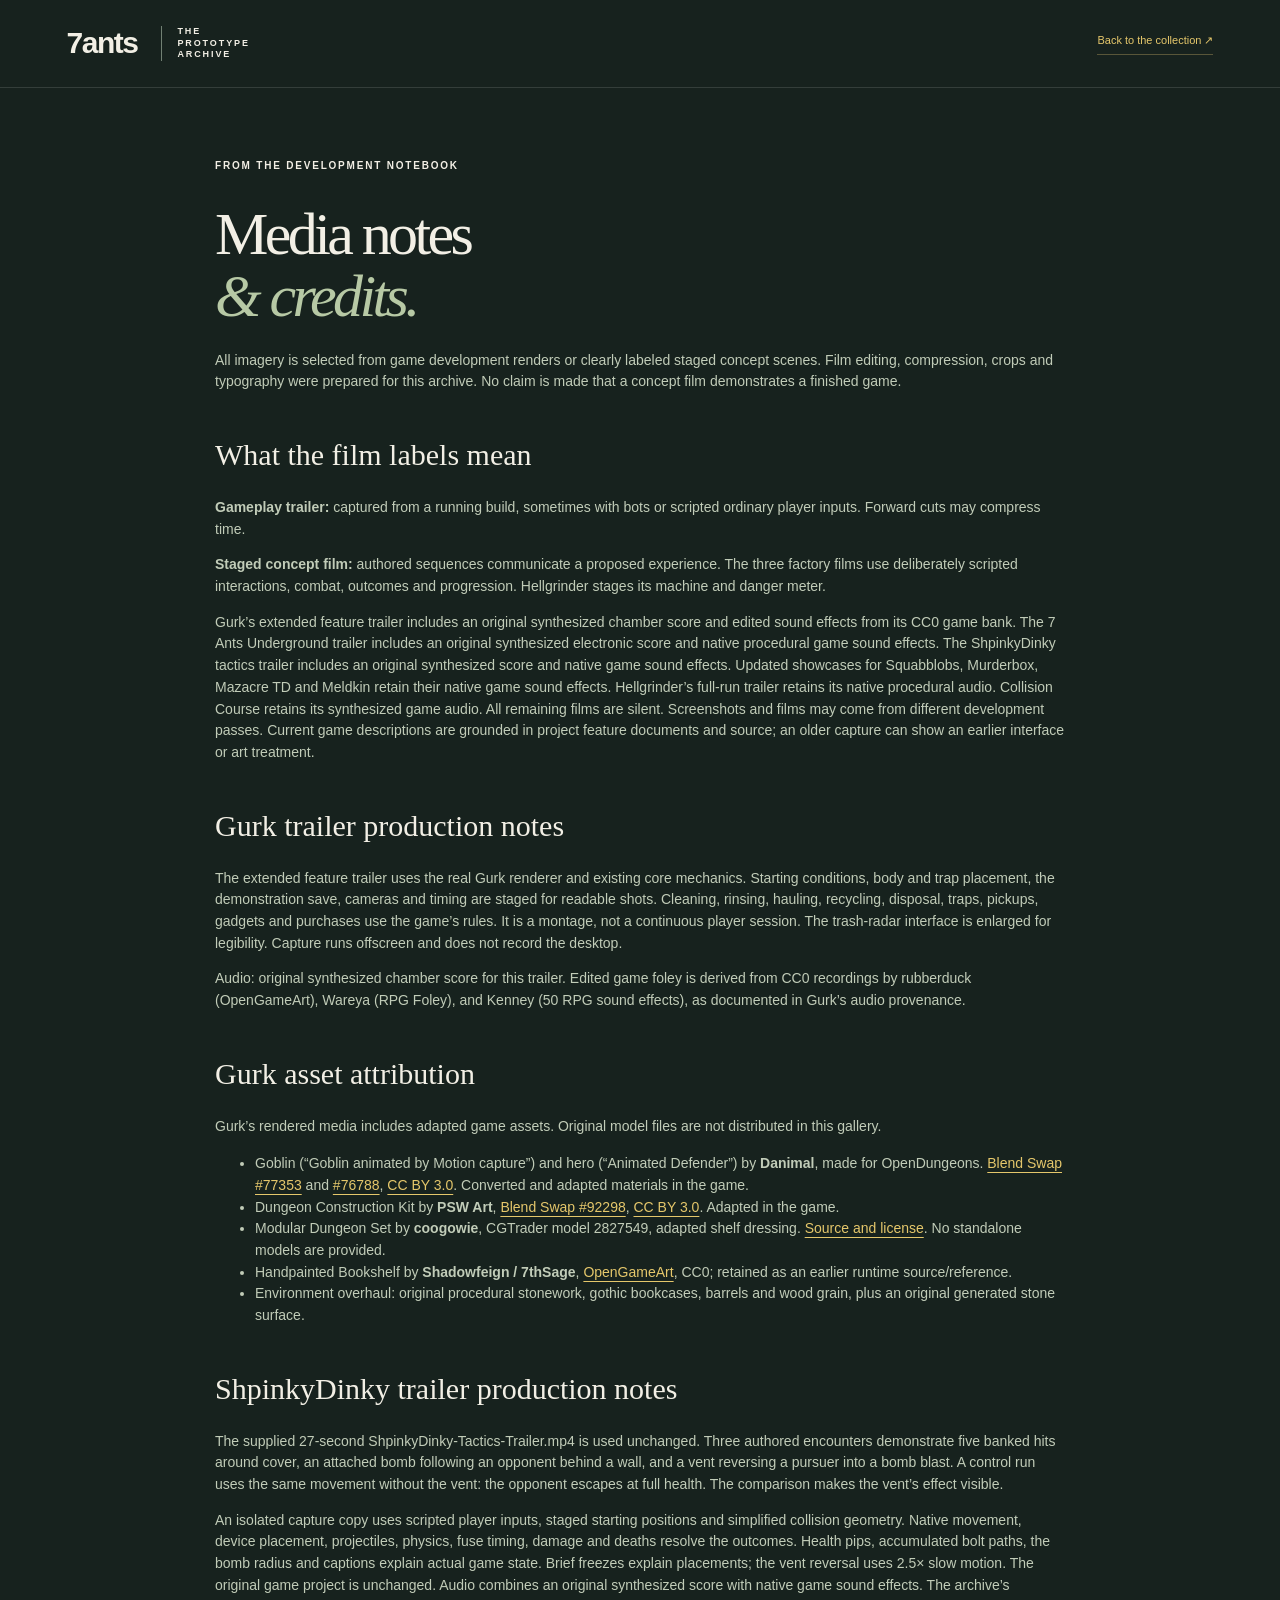
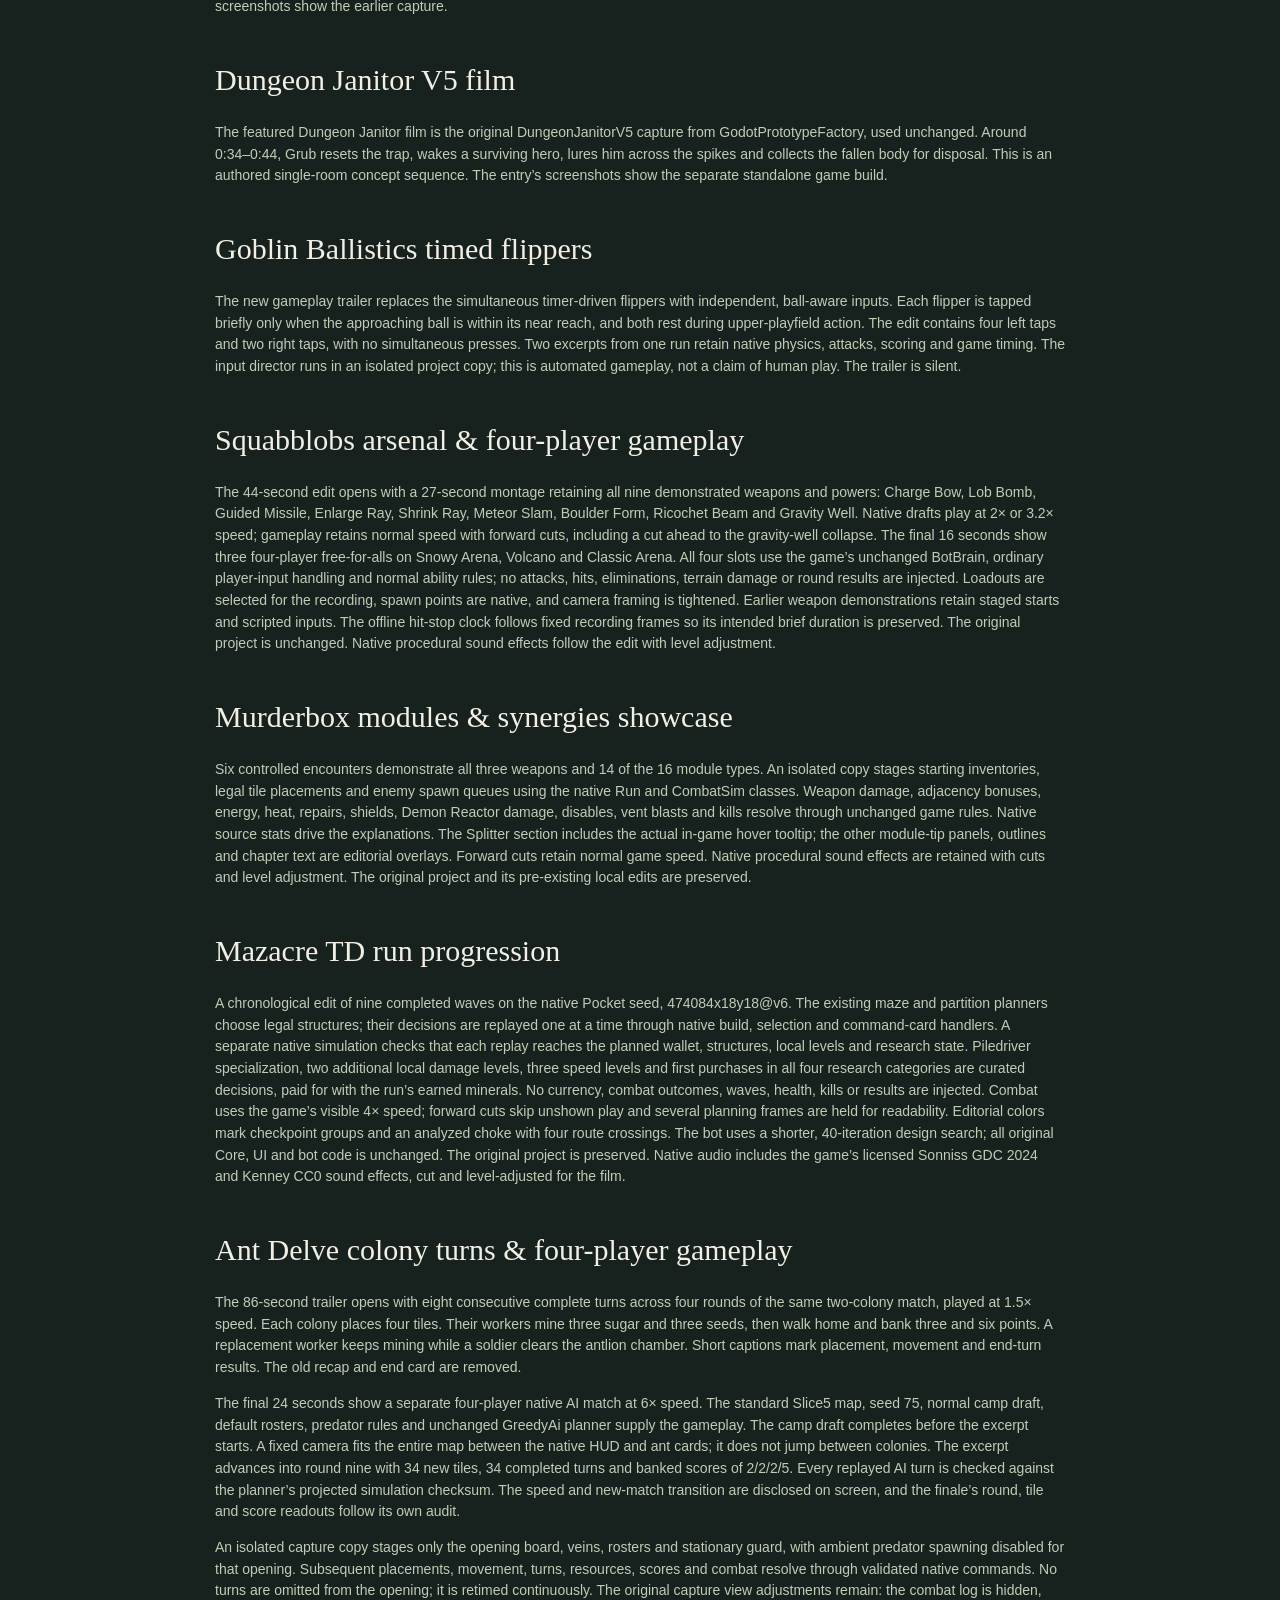
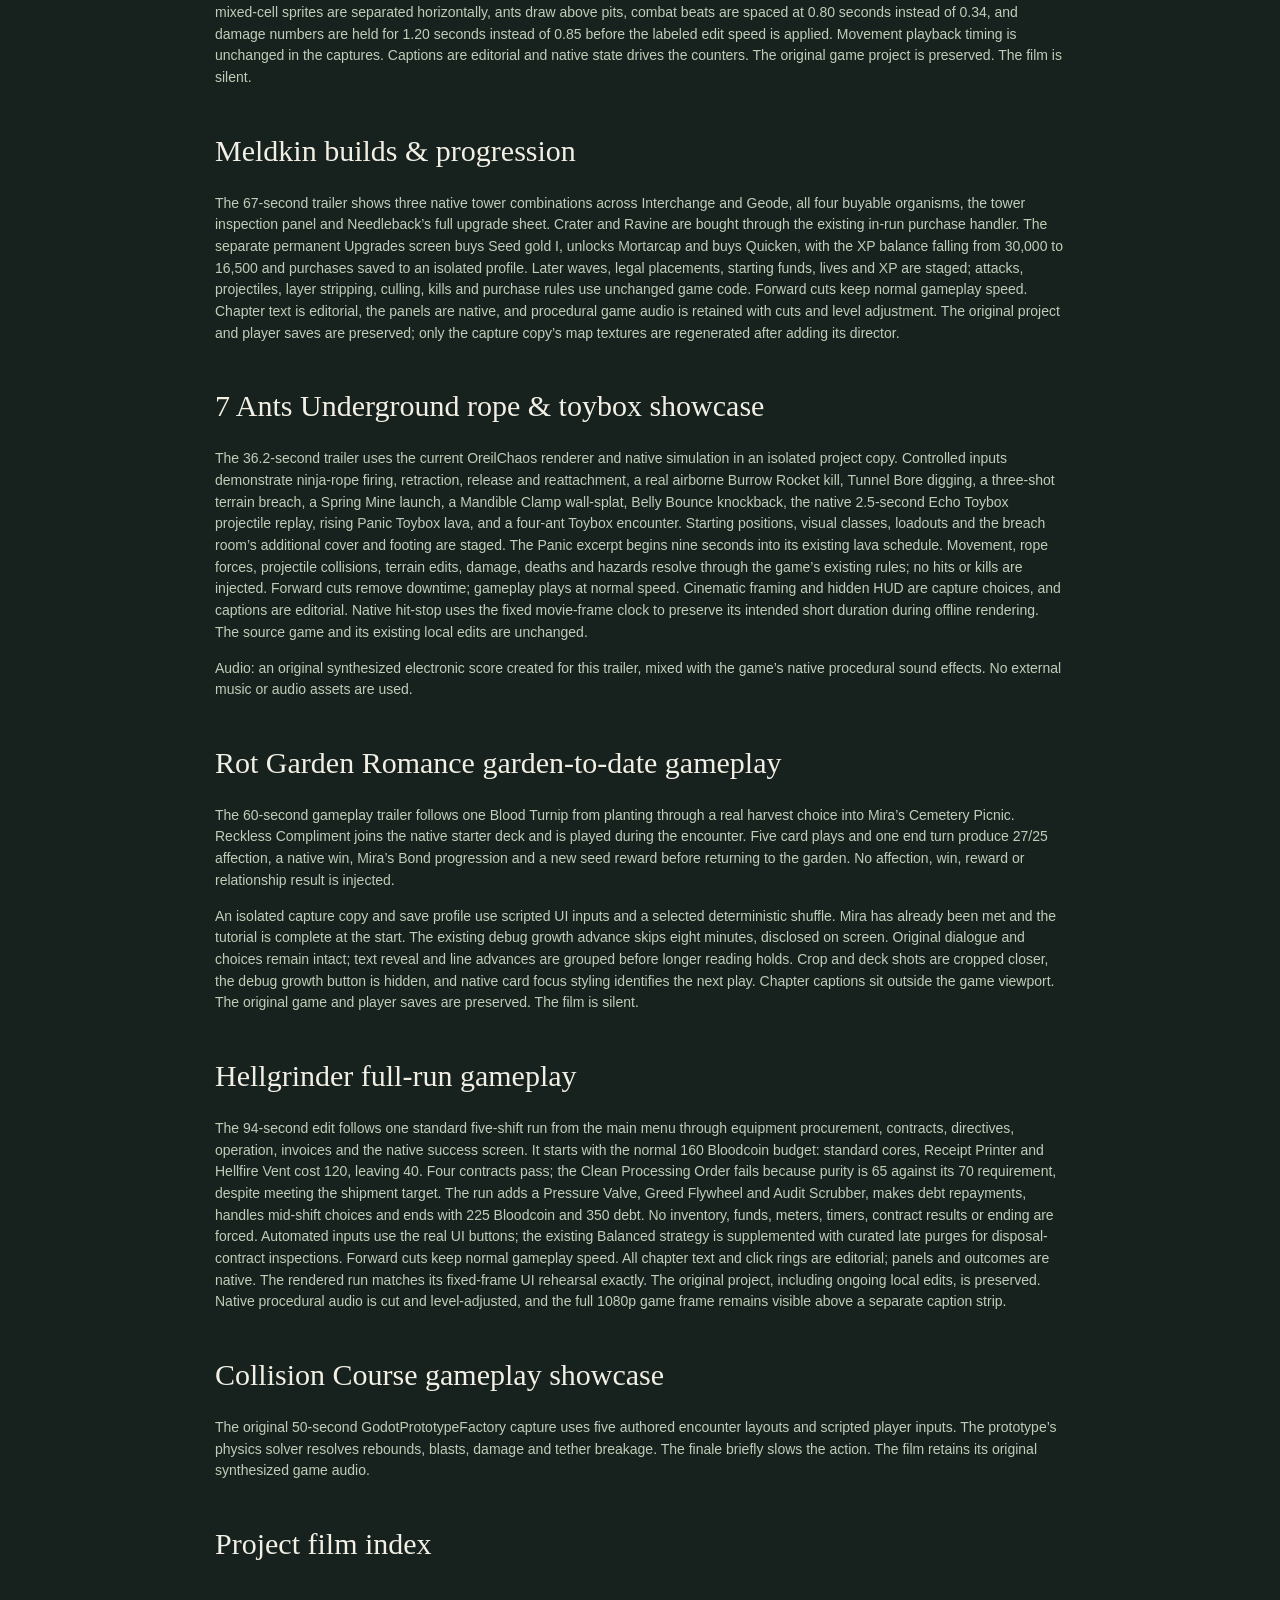
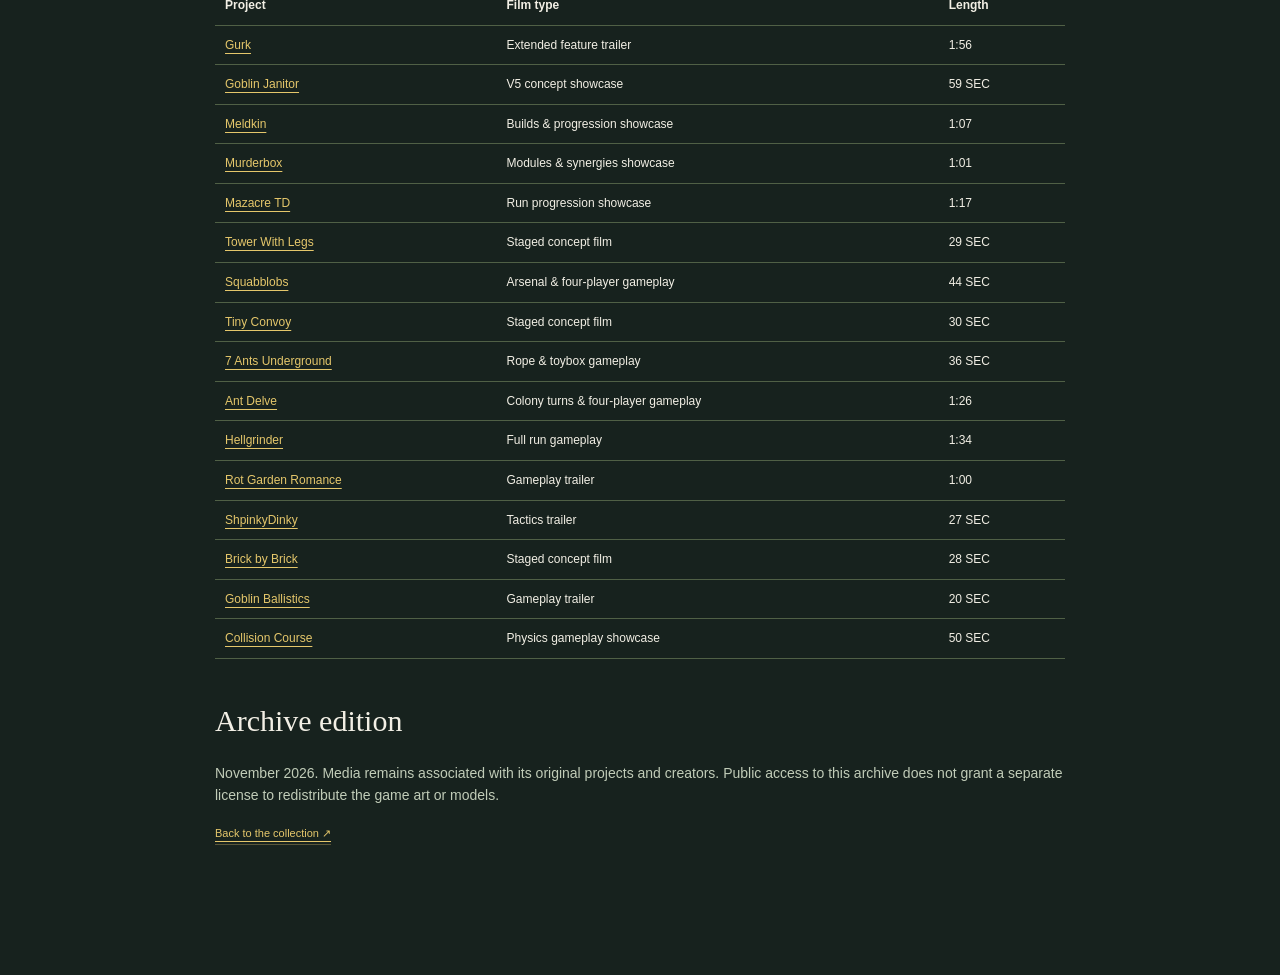
==== commit 6aa18a6a: "Feature Collision Course in the prototype archive" ====
--- a/docs/credits.html
+++ b/docs/credits.html
@@ -1 +1 @@
-<!doctype html><html lang="en"><head><meta charset="utf-8"><meta name="color-scheme" content="dark"><meta name="viewport" content="width=device-width,initial-scale=1"><title>Media notes & credits — 7ants</title><link rel="icon" href="assets/favicon.svg"><link rel="stylesheet" href="style.css?v=a6ae2e50460e"></head><body><header class="masthead"><a class="wordmark" href="index.html">7ants<span class="wordmark-sub">THE PROTOTYPE ARCHIVE</span></a><a class="text-link" href="index.html#collection">Back to the collection ↗</a></header><main class="credits-page"><div class="eyebrow">FROM THE DEVELOPMENT NOTEBOOK</div><h1>Media notes<br><em>& credits.</em></h1><p>All imagery is selected from game development renders or clearly labeled staged concept scenes. Film editing, compression, crops and typography were prepared for this archive. No claim is made that a concept film demonstrates a finished game.</p><h2>What the film labels mean</h2><p><strong>Gameplay trailer:</strong> captured from a running build, sometimes with bots or scripted ordinary player inputs. Forward cuts may compress time.</p><p><strong>Staged concept film:</strong> authored sequences communicate a proposed experience. The three factory films use deliberately scripted interactions, combat, outcomes and progression. Hellgrinder stages its machine and danger meter.</p><p>Gurk’s extended feature trailer includes an original synthesized chamber score and edited sound effects from its CC0 game bank. The 7 Ants Underground trailer includes an original synthesized electronic score and native procedural game sound effects. The ShpinkyDinky tactics trailer includes an original synthesized score and native game sound effects. Updated showcases for Squabblobs, Murderbox, Mazacre TD and Meldkin retain their native game sound effects. Hellgrinder’s full-run trailer retains its native procedural audio. All remaining films are silent. Screenshots and films may come from different development passes. Current game descriptions are grounded in project feature documents and source; an older capture can show an earlier interface or art treatment.</p><h2>Gurk trailer production notes</h2><p>The extended feature trailer uses the real Gurk renderer and existing core mechanics. Starting conditions, body and trap placement, the demonstration save, cameras and timing are staged for readable shots. Cleaning, rinsing, hauling, recycling, disposal, traps, pickups, gadgets and purchases use the game’s rules. It is a montage, not a continuous player session. The trash-radar interface is enlarged for legibility. Capture runs offscreen and does not record the desktop.</p><p>Audio: original synthesized chamber score for this trailer. Edited game foley is derived from CC0 recordings by rubberduck (OpenGameArt), Wareya (RPG Foley), and Kenney (50 RPG sound effects), as documented in Gurk’s audio provenance.</p><h2>Gurk asset attribution</h2><p>Gurk’s rendered media includes adapted game assets. Original model files are not distributed in this gallery.</p><ul><li>Goblin (“Goblin animated by Motion capture”) and hero (“Animated Defender”) by <strong>Danimal</strong>, made for OpenDungeons. <a href="https://www.blendswap.com/blend/77353">Blend Swap #77353</a> and <a href="https://www.blendswap.com/blend/76788">#76788</a>, <a href="https://creativecommons.org/licenses/by/3.0/">CC BY 3.0</a>. Converted and adapted materials in the game.</li><li>Dungeon Construction Kit by <strong>PSW Art</strong>, <a href="https://www.blendswap.com/blend/92298">Blend Swap #92298</a>, <a href="https://creativecommons.org/licenses/by/3.0/">CC BY 3.0</a>. Adapted in the game.</li><li>Modular Dungeon Set by <strong>coogowie</strong>, CGTrader model 2827549, adapted shelf dressing. <a href="https://www.cgtrader.com/free-3d-models/architectural/other/modular-dungeon-set-f4d5c5b9-bd87-4ad4-bb60-64ab2f3504b6">Source and license</a>. No standalone models are provided.</li><li>Handpainted Bookshelf by <strong>Shadowfeign / 7thSage</strong>, <a href="https://opengameart.org/content/handpainted-bookshelf">OpenGameArt</a>, CC0; retained as an earlier runtime source/reference.</li><li>Environment overhaul: original procedural stonework, gothic bookcases, barrels and wood grain, plus an original generated stone surface.</li></ul><h2>ShpinkyDinky trailer production notes</h2><p>The supplied 27-second ShpinkyDinky-Tactics-Trailer.mp4 is used unchanged. Three authored encounters demonstrate five banked hits around cover, an attached bomb following an opponent behind a wall, and a vent reversing a pursuer into a bomb blast. A control run uses the same movement without the vent: the opponent escapes at full health. The comparison makes the vent’s effect visible.</p><p>An isolated capture copy uses scripted player inputs, staged starting positions and simplified collision geometry. Native movement, device placement, projectiles, physics, fuse timing, damage and deaths resolve the outcomes. Health pips, accumulated bolt paths, the bomb radius and captions explain actual game state. Brief freezes explain placements; the vent reversal uses 2.5× slow motion. The original game project is unchanged. Audio combines an original synthesized score with native game sound effects. The archive’s screenshots show the earlier capture.</p><h2>Dungeon Janitor V5 film</h2><p>The featured Dungeon Janitor film is the original DungeonJanitorV5 capture from GodotPrototypeFactory, used unchanged. Around 0:34–0:44, Grub resets the trap, wakes a surviving hero, lures him across the spikes and collects the fallen body for disposal. This is an authored single-room concept sequence. The entry’s screenshots show the separate standalone game build.</p><h2>Goblin Ballistics timed flippers</h2><p>The new gameplay trailer replaces the simultaneous timer-driven flippers with independent, ball-aware inputs. Each flipper is tapped briefly only when the approaching ball is within its near reach, and both rest during upper-playfield action. The edit contains four left taps and two right taps, with no simultaneous presses. Two excerpts from one run retain native physics, attacks, scoring and game timing. The input director runs in an isolated project copy; this is automated gameplay, not a claim of human play. The trailer is silent.</p><h2>Squabblobs arsenal &amp; four-player gameplay</h2><p>The 44-second edit opens with a 27-second montage retaining all nine demonstrated weapons and powers: Charge Bow, Lob Bomb, Guided Missile, Enlarge Ray, Shrink Ray, Meteor Slam, Boulder Form, Ricochet Beam and Gravity Well. Native drafts play at 2× or 3.2× speed; gameplay retains normal speed with forward cuts, including a cut ahead to the gravity-well collapse. The final 16 seconds show three four-player free-for-alls on Snowy Arena, Volcano and Classic Arena. All four slots use the game’s unchanged BotBrain, ordinary player-input handling and normal ability rules; no attacks, hits, eliminations, terrain damage or round results are injected. Loadouts are selected for the recording, spawn points are native, and camera framing is tightened. Earlier weapon demonstrations retain staged starts and scripted inputs. The offline hit-stop clock follows fixed recording frames so its intended brief duration is preserved. The original project is unchanged. Native procedural sound effects follow the edit with level adjustment.</p><h2>Murderbox modules &amp; synergies showcase</h2><p>Six controlled encounters demonstrate all three weapons and 14 of the 16 module types. An isolated copy stages starting inventories, legal tile placements and enemy spawn queues using the native Run and CombatSim classes. Weapon damage, adjacency bonuses, energy, heat, repairs, shields, Demon Reactor damage, disables, vent blasts and kills resolve through unchanged game rules. Native source stats drive the explanations. The Splitter section includes the actual in-game hover tooltip; the other module-tip panels, outlines and chapter text are editorial overlays. Forward cuts retain normal game speed. Native procedural sound effects are retained with cuts and level adjustment. The original project and its pre-existing local edits are preserved.</p><h2>Mazacre TD run progression</h2><p>A chronological edit of nine completed waves on the native Pocket seed, 474084x18y18@v6. The existing maze and partition planners choose legal structures; their decisions are replayed one at a time through native build, selection and command-card handlers. A separate native simulation checks that each replay reaches the planned wallet, structures, local levels and research state. Piledriver specialization, two additional local damage levels, three speed levels and first purchases in all four research categories are curated decisions, paid for with the run’s earned minerals. No currency, combat outcomes, waves, health, kills or results are injected. Combat uses the game’s visible 4× speed; forward cuts skip unshown play and several planning frames are held for readability. Editorial colors mark checkpoint groups and an analyzed choke with four route crossings. The bot uses a shorter, 40-iteration design search; all original Core, UI and bot code is unchanged. The original project is preserved. Native audio includes the game’s licensed Sonniss GDC 2024 and Kenney CC0 sound effects, cut and level-adjusted for the film.</p><h2>Ant Delve colony turns &amp; four-player gameplay</h2><p>The 86-second trailer opens with eight consecutive complete turns across four rounds of the same two-colony match, played at 1.5× speed. Each colony places four tiles. Their workers mine three sugar and three seeds, then walk home and bank three and six points. A replacement worker keeps mining while a soldier clears the antlion chamber. Short captions mark placement, movement and end-turn results. The old recap and end card are removed.</p><p>The final 24 seconds show a separate four-player native AI match at 6× speed. The standard Slice5 map, seed 75, normal camp draft, default rosters, predator rules and unchanged GreedyAi planner supply the gameplay. The camp draft completes before the excerpt starts. A fixed camera fits the entire map between the native HUD and ant cards; it does not jump between colonies. The excerpt advances into round nine with 34 new tiles, 34 completed turns and banked scores of 2/2/2/5. Every replayed AI turn is checked against the planner’s projected simulation checksum. The speed and new-match transition are disclosed on screen, and the finale’s round, tile and score readouts follow its own audit.</p><p>An isolated capture copy stages only the opening board, veins, rosters and stationary guard, with ambient predator spawning disabled for that opening. Subsequent placements, movement, turns, resources, scores and combat resolve through validated native commands. No turns are omitted from the opening; it is retimed continuously. The original capture view adjustments remain: the combat log is hidden, mixed-cell sprites are separated horizontally, ants draw above pits, combat beats are spaced at 0.80 seconds instead of 0.34, and damage numbers are held for 1.20 seconds instead of 0.85 before the labeled edit speed is applied. Movement playback timing is unchanged in the captures. Captions are editorial and native state drives the counters. The original game project is preserved. The film is silent.</p><h2>Meldkin builds &amp; progression</h2><p>The 67-second trailer shows three native tower combinations across Interchange and Geode, all four buyable organisms, the tower inspection panel and Needleback’s full upgrade sheet. Crater and Ravine are bought through the existing in-run purchase handler. The separate permanent Upgrades screen buys Seed gold I, unlocks Mortarcap and buys Quicken, with the XP balance falling from 30,000 to 16,500 and purchases saved to an isolated profile. Later waves, legal placements, starting funds, lives and XP are staged; attacks, projectiles, layer stripping, culling, kills and purchase rules use unchanged game code. Forward cuts keep normal gameplay speed. Chapter text is editorial, the panels are native, and procedural game audio is retained with cuts and level adjustment. The original project and player saves are preserved; only the capture copy’s map textures are regenerated after adding its director.</p><h2>7 Ants Underground rope &amp; toybox showcase</h2><p>The 36.2-second trailer uses the current OreilChaos renderer and native simulation in an isolated project copy. Controlled inputs demonstrate ninja-rope firing, retraction, release and reattachment, a real airborne Burrow Rocket kill, Tunnel Bore digging, a three-shot terrain breach, a Spring Mine launch, a Mandible Clamp wall-splat, Belly Bounce knockback, the native 2.5-second Echo Toybox projectile replay, rising Panic Toybox lava, and a four-ant Toybox encounter. Starting positions, visual classes, loadouts and the breach room’s additional cover and footing are staged. The Panic excerpt begins nine seconds into its existing lava schedule. Movement, rope forces, projectile collisions, terrain edits, damage, deaths and hazards resolve through the game’s existing rules; no hits or kills are injected. Forward cuts remove downtime; gameplay plays at normal speed. Cinematic framing and hidden HUD are capture choices, and captions are editorial. Native hit-stop uses the fixed movie-frame clock to preserve its intended short duration during offline rendering. The source game and its existing local edits are unchanged.</p><p>Audio: an original synthesized electronic score created for this trailer, mixed with the game’s native procedural sound effects. No external music or audio assets are used.</p><h2>Rot Garden Romance garden-to-date gameplay</h2><p>The 60-second gameplay trailer follows one Blood Turnip from planting through a real harvest choice into Mira’s Cemetery Picnic. Reckless Compliment joins the native starter deck and is played during the encounter. Five card plays and one end turn produce 27/25 affection, a native win, Mira’s Bond progression and a new seed reward before returning to the garden. No affection, win, reward or relationship result is injected.</p><p>An isolated capture copy and save profile use scripted UI inputs and a selected deterministic shuffle. Mira has already been met and the tutorial is complete at the start. The existing debug growth advance skips eight minutes, disclosed on screen. Original dialogue and choices remain intact; text reveal and line advances are grouped before longer reading holds. Crop and deck shots are cropped closer, the debug growth button is hidden, and native card focus styling identifies the next play. Chapter captions sit outside the game viewport. The original game and player saves are preserved. The film is silent.</p><h2>Hellgrinder full-run gameplay</h2><p>The 94-second edit follows one standard five-shift run from the main menu through equipment procurement, contracts, directives, operation, invoices and the native success screen. It starts with the normal 160 Bloodcoin budget: standard cores, Receipt Printer and Hellfire Vent cost 120, leaving 40. Four contracts pass; the Clean Processing Order fails because purity is 65 against its 70 requirement, despite meeting the shipment target. The run adds a Pressure Valve, Greed Flywheel and Audit Scrubber, makes debt repayments, handles mid-shift choices and ends with 225 Bloodcoin and 350 debt. No inventory, funds, meters, timers, contract results or ending are forced. Automated inputs use the real UI buttons; the existing Balanced strategy is supplemented with curated late purges for disposal-contract inspections. Forward cuts keep normal gameplay speed. All chapter text and click rings are editorial; panels and outcomes are native. The rendered run matches its fixed-frame UI rehearsal exactly. The original project, including ongoing local edits, is preserved. Native procedural audio is cut and level-adjusted, and the full 1080p game frame remains visible above a separate caption strip.</p><h2>Project film index</h2><table><thead><tr><th>Project</th><th>Film type</th><th>Length</th></tr></thead><tbody><tr><td><a href="index.html#gurk">Gurk</a></td><td>Extended feature trailer</td><td>1:56</td></tr><tr><td><a href="index.html#dungeon-janitor">Goblin Janitor</a></td><td>V5 concept showcase</td><td>59 SEC</td></tr><tr><td><a href="index.html#meldkin">Meldkin</a></td><td>Builds &amp; progression showcase</td><td>1:07</td></tr><tr><td><a href="index.html#murderbox">Murderbox</a></td><td>Modules &amp; synergies showcase</td><td>1:01</td></tr><tr><td><a href="index.html#mazacre-td">Mazacre TD</a></td><td>Run progression showcase</td><td>1:17</td></tr><tr><td><a href="index.html#tower-with-legs">Tower With Legs</a></td><td>Staged concept film</td><td>29 SEC</td></tr><tr><td><a href="index.html#squabblobs">Squabblobs</a></td><td>Arsenal &amp; four-player gameplay</td><td>44 SEC</td></tr><tr><td><a href="index.html#tiny-convoy">Tiny Convoy</a></td><td>Staged concept film</td><td>30 SEC</td></tr><tr><td><a href="index.html#seven-ants-underground">7 Ants Underground</a></td><td>Rope &amp; toybox gameplay</td><td>36 SEC</td></tr><tr><td><a href="index.html#ant-delve">Ant Delve</a></td><td>Colony turns &amp; four-player gameplay</td><td>1:26</td></tr><tr><td><a href="index.html#hellgrinder">Hellgrinder</a></td><td>Full run gameplay</td><td>1:34</td></tr><tr><td><a href="index.html#rot-garden-romance">Rot Garden Romance</a></td><td>Gameplay trailer</td><td>1:00</td></tr><tr><td><a href="index.html#shpinky-dinky">ShpinkyDinky</a></td><td>Tactics trailer</td><td>27 SEC</td></tr><tr><td><a href="index.html#brick-by-brick">Brick by Brick</a></td><td>Staged concept film</td><td>28 SEC</td></tr><tr><td><a href="index.html#goblin-ballistics">Goblin Ballistics</a></td><td>Gameplay trailer</td><td>20 SEC</td></tr></tbody></table><h2>Archive edition</h2><p>November 2026. Media remains associated with its original projects and creators. Public access to this archive does not grant a separate license to redistribute the game art or models.</p><a class="text-link" href="index.html#collection">Back to the collection ↗</a></main></body></html>+<!doctype html><html lang="en"><head><meta charset="utf-8"><meta name="color-scheme" content="dark"><meta name="viewport" content="width=device-width,initial-scale=1"><title>Media notes & credits — 7ants</title><link rel="icon" href="assets/favicon.svg"><link rel="stylesheet" href="style.css?v=a6ae2e50460e"></head><body><header class="masthead"><a class="wordmark" href="index.html">7ants<span class="wordmark-sub">THE PROTOTYPE ARCHIVE</span></a><a class="text-link" href="index.html#collection">Back to the collection ↗</a></header><main class="credits-page"><div class="eyebrow">FROM THE DEVELOPMENT NOTEBOOK</div><h1>Media notes<br><em>& credits.</em></h1><p>All imagery is selected from game development renders or clearly labeled staged concept scenes. Film editing, compression, crops and typography were prepared for this archive. No claim is made that a concept film demonstrates a finished game.</p><h2>What the film labels mean</h2><p><strong>Gameplay trailer:</strong> captured from a running build, sometimes with bots or scripted ordinary player inputs. Forward cuts may compress time.</p><p><strong>Staged concept film:</strong> authored sequences communicate a proposed experience. The three factory films use deliberately scripted interactions, combat, outcomes and progression. Hellgrinder stages its machine and danger meter.</p><p>Gurk’s extended feature trailer includes an original synthesized chamber score and edited sound effects from its CC0 game bank. The 7 Ants Underground trailer includes an original synthesized electronic score and native procedural game sound effects. The ShpinkyDinky tactics trailer includes an original synthesized score and native game sound effects. Updated showcases for Squabblobs, Murderbox, Mazacre TD and Meldkin retain their native game sound effects. Hellgrinder’s full-run trailer retains its native procedural audio. Collision Course retains its synthesized game audio. All remaining films are silent. Screenshots and films may come from different development passes. Current game descriptions are grounded in project feature documents and source; an older capture can show an earlier interface or art treatment.</p><h2>Gurk trailer production notes</h2><p>The extended feature trailer uses the real Gurk renderer and existing core mechanics. Starting conditions, body and trap placement, the demonstration save, cameras and timing are staged for readable shots. Cleaning, rinsing, hauling, recycling, disposal, traps, pickups, gadgets and purchases use the game’s rules. It is a montage, not a continuous player session. The trash-radar interface is enlarged for legibility. Capture runs offscreen and does not record the desktop.</p><p>Audio: original synthesized chamber score for this trailer. Edited game foley is derived from CC0 recordings by rubberduck (OpenGameArt), Wareya (RPG Foley), and Kenney (50 RPG sound effects), as documented in Gurk’s audio provenance.</p><h2>Gurk asset attribution</h2><p>Gurk’s rendered media includes adapted game assets. Original model files are not distributed in this gallery.</p><ul><li>Goblin (“Goblin animated by Motion capture”) and hero (“Animated Defender”) by <strong>Danimal</strong>, made for OpenDungeons. <a href="https://www.blendswap.com/blend/77353">Blend Swap #77353</a> and <a href="https://www.blendswap.com/blend/76788">#76788</a>, <a href="https://creativecommons.org/licenses/by/3.0/">CC BY 3.0</a>. Converted and adapted materials in the game.</li><li>Dungeon Construction Kit by <strong>PSW Art</strong>, <a href="https://www.blendswap.com/blend/92298">Blend Swap #92298</a>, <a href="https://creativecommons.org/licenses/by/3.0/">CC BY 3.0</a>. Adapted in the game.</li><li>Modular Dungeon Set by <strong>coogowie</strong>, CGTrader model 2827549, adapted shelf dressing. <a href="https://www.cgtrader.com/free-3d-models/architectural/other/modular-dungeon-set-f4d5c5b9-bd87-4ad4-bb60-64ab2f3504b6">Source and license</a>. No standalone models are provided.</li><li>Handpainted Bookshelf by <strong>Shadowfeign / 7thSage</strong>, <a href="https://opengameart.org/content/handpainted-bookshelf">OpenGameArt</a>, CC0; retained as an earlier runtime source/reference.</li><li>Environment overhaul: original procedural stonework, gothic bookcases, barrels and wood grain, plus an original generated stone surface.</li></ul><h2>ShpinkyDinky trailer production notes</h2><p>The supplied 27-second ShpinkyDinky-Tactics-Trailer.mp4 is used unchanged. Three authored encounters demonstrate five banked hits around cover, an attached bomb following an opponent behind a wall, and a vent reversing a pursuer into a bomb blast. A control run uses the same movement without the vent: the opponent escapes at full health. The comparison makes the vent’s effect visible.</p><p>An isolated capture copy uses scripted player inputs, staged starting positions and simplified collision geometry. Native movement, device placement, projectiles, physics, fuse timing, damage and deaths resolve the outcomes. Health pips, accumulated bolt paths, the bomb radius and captions explain actual game state. Brief freezes explain placements; the vent reversal uses 2.5× slow motion. The original game project is unchanged. Audio combines an original synthesized score with native game sound effects. The archive’s screenshots show the earlier capture.</p><h2>Dungeon Janitor V5 film</h2><p>The featured Dungeon Janitor film is the original DungeonJanitorV5 capture from GodotPrototypeFactory, used unchanged. Around 0:34–0:44, Grub resets the trap, wakes a surviving hero, lures him across the spikes and collects the fallen body for disposal. This is an authored single-room concept sequence. The entry’s screenshots show the separate standalone game build.</p><h2>Goblin Ballistics timed flippers</h2><p>The new gameplay trailer replaces the simultaneous timer-driven flippers with independent, ball-aware inputs. Each flipper is tapped briefly only when the approaching ball is within its near reach, and both rest during upper-playfield action. The edit contains four left taps and two right taps, with no simultaneous presses. Two excerpts from one run retain native physics, attacks, scoring and game timing. The input director runs in an isolated project copy; this is automated gameplay, not a claim of human play. The trailer is silent.</p><h2>Squabblobs arsenal &amp; four-player gameplay</h2><p>The 44-second edit opens with a 27-second montage retaining all nine demonstrated weapons and powers: Charge Bow, Lob Bomb, Guided Missile, Enlarge Ray, Shrink Ray, Meteor Slam, Boulder Form, Ricochet Beam and Gravity Well. Native drafts play at 2× or 3.2× speed; gameplay retains normal speed with forward cuts, including a cut ahead to the gravity-well collapse. The final 16 seconds show three four-player free-for-alls on Snowy Arena, Volcano and Classic Arena. All four slots use the game’s unchanged BotBrain, ordinary player-input handling and normal ability rules; no attacks, hits, eliminations, terrain damage or round results are injected. Loadouts are selected for the recording, spawn points are native, and camera framing is tightened. Earlier weapon demonstrations retain staged starts and scripted inputs. The offline hit-stop clock follows fixed recording frames so its intended brief duration is preserved. The original project is unchanged. Native procedural sound effects follow the edit with level adjustment.</p><h2>Murderbox modules &amp; synergies showcase</h2><p>Six controlled encounters demonstrate all three weapons and 14 of the 16 module types. An isolated copy stages starting inventories, legal tile placements and enemy spawn queues using the native Run and CombatSim classes. Weapon damage, adjacency bonuses, energy, heat, repairs, shields, Demon Reactor damage, disables, vent blasts and kills resolve through unchanged game rules. Native source stats drive the explanations. The Splitter section includes the actual in-game hover tooltip; the other module-tip panels, outlines and chapter text are editorial overlays. Forward cuts retain normal game speed. Native procedural sound effects are retained with cuts and level adjustment. The original project and its pre-existing local edits are preserved.</p><h2>Mazacre TD run progression</h2><p>A chronological edit of nine completed waves on the native Pocket seed, 474084x18y18@v6. The existing maze and partition planners choose legal structures; their decisions are replayed one at a time through native build, selection and command-card handlers. A separate native simulation checks that each replay reaches the planned wallet, structures, local levels and research state. Piledriver specialization, two additional local damage levels, three speed levels and first purchases in all four research categories are curated decisions, paid for with the run’s earned minerals. No currency, combat outcomes, waves, health, kills or results are injected. Combat uses the game’s visible 4× speed; forward cuts skip unshown play and several planning frames are held for readability. Editorial colors mark checkpoint groups and an analyzed choke with four route crossings. The bot uses a shorter, 40-iteration design search; all original Core, UI and bot code is unchanged. The original project is preserved. Native audio includes the game’s licensed Sonniss GDC 2024 and Kenney CC0 sound effects, cut and level-adjusted for the film.</p><h2>Ant Delve colony turns &amp; four-player gameplay</h2><p>The 86-second trailer opens with eight consecutive complete turns across four rounds of the same two-colony match, played at 1.5× speed. Each colony places four tiles. Their workers mine three sugar and three seeds, then walk home and bank three and six points. A replacement worker keeps mining while a soldier clears the antlion chamber. Short captions mark placement, movement and end-turn results. The old recap and end card are removed.</p><p>The final 24 seconds show a separate four-player native AI match at 6× speed. The standard Slice5 map, seed 75, normal camp draft, default rosters, predator rules and unchanged GreedyAi planner supply the gameplay. The camp draft completes before the excerpt starts. A fixed camera fits the entire map between the native HUD and ant cards; it does not jump between colonies. The excerpt advances into round nine with 34 new tiles, 34 completed turns and banked scores of 2/2/2/5. Every replayed AI turn is checked against the planner’s projected simulation checksum. The speed and new-match transition are disclosed on screen, and the finale’s round, tile and score readouts follow its own audit.</p><p>An isolated capture copy stages only the opening board, veins, rosters and stationary guard, with ambient predator spawning disabled for that opening. Subsequent placements, movement, turns, resources, scores and combat resolve through validated native commands. No turns are omitted from the opening; it is retimed continuously. The original capture view adjustments remain: the combat log is hidden, mixed-cell sprites are separated horizontally, ants draw above pits, combat beats are spaced at 0.80 seconds instead of 0.34, and damage numbers are held for 1.20 seconds instead of 0.85 before the labeled edit speed is applied. Movement playback timing is unchanged in the captures. Captions are editorial and native state drives the counters. The original game project is preserved. The film is silent.</p><h2>Meldkin builds &amp; progression</h2><p>The 67-second trailer shows three native tower combinations across Interchange and Geode, all four buyable organisms, the tower inspection panel and Needleback’s full upgrade sheet. Crater and Ravine are bought through the existing in-run purchase handler. The separate permanent Upgrades screen buys Seed gold I, unlocks Mortarcap and buys Quicken, with the XP balance falling from 30,000 to 16,500 and purchases saved to an isolated profile. Later waves, legal placements, starting funds, lives and XP are staged; attacks, projectiles, layer stripping, culling, kills and purchase rules use unchanged game code. Forward cuts keep normal gameplay speed. Chapter text is editorial, the panels are native, and procedural game audio is retained with cuts and level adjustment. The original project and player saves are preserved; only the capture copy’s map textures are regenerated after adding its director.</p><h2>7 Ants Underground rope &amp; toybox showcase</h2><p>The 36.2-second trailer uses the current OreilChaos renderer and native simulation in an isolated project copy. Controlled inputs demonstrate ninja-rope firing, retraction, release and reattachment, a real airborne Burrow Rocket kill, Tunnel Bore digging, a three-shot terrain breach, a Spring Mine launch, a Mandible Clamp wall-splat, Belly Bounce knockback, the native 2.5-second Echo Toybox projectile replay, rising Panic Toybox lava, and a four-ant Toybox encounter. Starting positions, visual classes, loadouts and the breach room’s additional cover and footing are staged. The Panic excerpt begins nine seconds into its existing lava schedule. Movement, rope forces, projectile collisions, terrain edits, damage, deaths and hazards resolve through the game’s existing rules; no hits or kills are injected. Forward cuts remove downtime; gameplay plays at normal speed. Cinematic framing and hidden HUD are capture choices, and captions are editorial. Native hit-stop uses the fixed movie-frame clock to preserve its intended short duration during offline rendering. The source game and its existing local edits are unchanged.</p><p>Audio: an original synthesized electronic score created for this trailer, mixed with the game’s native procedural sound effects. No external music or audio assets are used.</p><h2>Rot Garden Romance garden-to-date gameplay</h2><p>The 60-second gameplay trailer follows one Blood Turnip from planting through a real harvest choice into Mira’s Cemetery Picnic. Reckless Compliment joins the native starter deck and is played during the encounter. Five card plays and one end turn produce 27/25 affection, a native win, Mira’s Bond progression and a new seed reward before returning to the garden. No affection, win, reward or relationship result is injected.</p><p>An isolated capture copy and save profile use scripted UI inputs and a selected deterministic shuffle. Mira has already been met and the tutorial is complete at the start. The existing debug growth advance skips eight minutes, disclosed on screen. Original dialogue and choices remain intact; text reveal and line advances are grouped before longer reading holds. Crop and deck shots are cropped closer, the debug growth button is hidden, and native card focus styling identifies the next play. Chapter captions sit outside the game viewport. The original game and player saves are preserved. The film is silent.</p><h2>Hellgrinder full-run gameplay</h2><p>The 94-second edit follows one standard five-shift run from the main menu through equipment procurement, contracts, directives, operation, invoices and the native success screen. It starts with the normal 160 Bloodcoin budget: standard cores, Receipt Printer and Hellfire Vent cost 120, leaving 40. Four contracts pass; the Clean Processing Order fails because purity is 65 against its 70 requirement, despite meeting the shipment target. The run adds a Pressure Valve, Greed Flywheel and Audit Scrubber, makes debt repayments, handles mid-shift choices and ends with 225 Bloodcoin and 350 debt. No inventory, funds, meters, timers, contract results or ending are forced. Automated inputs use the real UI buttons; the existing Balanced strategy is supplemented with curated late purges for disposal-contract inspections. Forward cuts keep normal gameplay speed. All chapter text and click rings are editorial; panels and outcomes are native. The rendered run matches its fixed-frame UI rehearsal exactly. The original project, including ongoing local edits, is preserved. Native procedural audio is cut and level-adjusted, and the full 1080p game frame remains visible above a separate caption strip.</p><h2>Collision Course gameplay showcase</h2><p>The original 50-second GodotPrototypeFactory capture uses five authored encounter layouts and scripted player inputs. The prototype’s physics solver resolves rebounds, blasts, damage and tether breakage. The finale briefly slows the action. The film retains its original synthesized game audio.</p><h2>Project film index</h2><table><thead><tr><th>Project</th><th>Film type</th><th>Length</th></tr></thead><tbody><tr><td><a href="index.html#gurk">Gurk</a></td><td>Extended feature trailer</td><td>1:56</td></tr><tr><td><a href="index.html#dungeon-janitor">Goblin Janitor</a></td><td>V5 concept showcase</td><td>59 SEC</td></tr><tr><td><a href="index.html#meldkin">Meldkin</a></td><td>Builds &amp; progression showcase</td><td>1:07</td></tr><tr><td><a href="index.html#murderbox">Murderbox</a></td><td>Modules &amp; synergies showcase</td><td>1:01</td></tr><tr><td><a href="index.html#mazacre-td">Mazacre TD</a></td><td>Run progression showcase</td><td>1:17</td></tr><tr><td><a href="index.html#tower-with-legs">Tower With Legs</a></td><td>Staged concept film</td><td>29 SEC</td></tr><tr><td><a href="index.html#squabblobs">Squabblobs</a></td><td>Arsenal &amp; four-player gameplay</td><td>44 SEC</td></tr><tr><td><a href="index.html#tiny-convoy">Tiny Convoy</a></td><td>Staged concept film</td><td>30 SEC</td></tr><tr><td><a href="index.html#seven-ants-underground">7 Ants Underground</a></td><td>Rope &amp; toybox gameplay</td><td>36 SEC</td></tr><tr><td><a href="index.html#ant-delve">Ant Delve</a></td><td>Colony turns &amp; four-player gameplay</td><td>1:26</td></tr><tr><td><a href="index.html#hellgrinder">Hellgrinder</a></td><td>Full run gameplay</td><td>1:34</td></tr><tr><td><a href="index.html#rot-garden-romance">Rot Garden Romance</a></td><td>Gameplay trailer</td><td>1:00</td></tr><tr><td><a href="index.html#shpinky-dinky">ShpinkyDinky</a></td><td>Tactics trailer</td><td>27 SEC</td></tr><tr><td><a href="index.html#brick-by-brick">Brick by Brick</a></td><td>Staged concept film</td><td>28 SEC</td></tr><tr><td><a href="index.html#goblin-ballistics">Goblin Ballistics</a></td><td>Gameplay trailer</td><td>20 SEC</td></tr><tr><td><a href="index.html#collision-course">Collision Course</a></td><td>Physics gameplay showcase</td><td>50 SEC</td></tr></tbody></table><h2>Archive edition</h2><p>November 2026. Media remains associated with its original projects and creators. Public access to this archive does not grant a separate license to redistribute the game art or models.</p><a class="text-link" href="index.html#collection">Back to the collection ↗</a></main></body></html>
--- a/docs/style.css
+++ b/docs/style.css
@@ -1,3 +1,28 @@
 @charset "UTF-8";
 :root{color-scheme:dark;--ink:#17221e;--paper:#f2efe5;--surface:#111b18;--surface-hover:#25352c;--muted:#b5c1b2;--gold:#e5c76b;--sage:#b7c9a5;--line:#435047;--serif:Georgia,'Times New Roman',serif;--sans:'Segoe UI',Arial,sans-serif}*{box-sizing:border-box}html{scroll-behavior:smooth;scroll-padding-top:84px}body{margin:0;background:var(--ink);color:var(--paper);font:16px/1.55 var(--sans)}button,input{font:inherit}button,a,input{-webkit-tap-highlight-color:transparent}button{cursor:pointer}button:focus-visible,a:focus-visible,input:focus-visible{outline:3px solid var(--gold);outline-offset:5px}a{color:inherit;text-decoration:none}button{color:inherit}img{display:block;max-width:100%}button{border:0}button[hidden],[hidden]{display:none!important}.sr-only{position:absolute;width:1px;height:1px;padding:0;margin:-1px;overflow:hidden;clip:rect(0,0,0,0);white-space:nowrap;border:0}.skip{position:fixed;top:-60px;left:20px;background:var(--gold);color:var(--ink);padding:12px;z-index:100}.skip:focus{top:12px}.masthead{height:88px;max-width:1536px;margin:auto;padding:0 5.2%;display:flex;align-items:center;justify-content:space-between;gap:20px;border-bottom:1px solid #ffffff20}.wordmark{display:flex;align-items:center;gap:8px;font-size:30px;letter-spacing:-1.5px;font-weight:750;white-space:nowrap}.antmark{font-size:35px;color:var(--gold);line-height:1;transform:rotate(-25deg);margin-right:4px}.wordmark-sub{font-size:9px;line-height:1.3;letter-spacing:1.9px;font-weight:600;max-width:115px;white-space:normal;border-left:1px solid #718073;padding-left:15px;margin-left:16px}.masthead nav{display:flex;align-items:center;gap:30px;font-size:12px;font-weight:600}.masthead nav a{padding:10px 0}.masthead nav a:hover{color:var(--gold)}.masthead nav span{font-size:9px;margin-left:6px;color:var(--sage)}.repo-link{border:1px solid #ffffff40!important;border-radius:3px;padding:9px 16px!important}.intro{max-width:1536px;margin:auto;min-height:650px;padding:66px 5.2% 64px;display:grid;grid-template-columns:1fr 1.07fr;gap:6%;align-items:center}.eyebrow{font-size:10px;font-weight:650;letter-spacing:1.8px;line-height:1.6}.intro .eyebrow{color:var(--sage);display:flex;align-items:center;gap:8px}.live-dot{width:6px;height:6px;display:inline-block;border-radius:50%;background:var(--gold)}h1{font:normal clamp(46px,4.7vw,76px)/1.04 var(--serif);letter-spacing:-3.6px;margin:29px 0 22px}h1 em{font-weight:normal;color:var(--sage)}.intro-text{color:#c6cdc2;font-size:16px;line-height:1.65;margin:0 0 29px}.primary-button{display:inline-flex;align-items:center;justify-content:space-between;gap:36px;background:var(--gold);color:var(--ink);padding:14px 20px;font-size:12px;font-weight:700;border-radius:2px}.primary-button:hover{background:#f3d982}.primary-button span{font-size:20px;font-weight:400}.archive-stats{display:flex;gap:30px;margin-top:44px;padding-top:22px;border-top:1px solid #ffffff25}.archive-stats div{display:flex;flex-direction:column}.archive-stats strong{font:28px var(--serif);color:var(--paper)}.archive-stats span{font-size:9px;color:#a7b2a6;margin-top:5px;letter-spacing:.3px}.hero-feature{padding:0;background:#0c1410;position:relative;width:100%;height:494px;border:1px solid #7c8d7140;isolation:isolate;overflow:hidden;border-radius:2px;text-align:left}.hero-feature img{width:100%;height:100%;object-fit:cover;object-position:50% 50%;transition:transform .6s ease}.hero-feature:after{content:"";position:absolute;inset:45% 0 0;background:linear-gradient(transparent,#08120ee8);z-index:0}.hero-feature:hover img{transform:scale(1.035)}.hero-stamp{position:absolute;top:20px;left:20px;border:1px solid #f2efe580;background:#101a13a6;padding:6px 9px;font-size:8px;font-weight:600;letter-spacing:1.7px}.hero-caption{position:absolute;bottom:28px;left:28px;right:25px;display:flex;align-items:flex-end;justify-content:space-between;z-index:1}.hero-caption>span:first-child{display:flex;flex-direction:column}.hero-caption small{font-size:8px;letter-spacing:1.5px;color:#d0d9c6}.hero-caption strong{font:normal 58px/1.1 var(--serif);letter-spacing:-2px;margin:8px 0}.hero-caption span span{font-size:13px;color:#dce2d7;line-height:1.5}.round-arrow{width:43px;height:43px;display:grid;place-items:center;border:1px solid #ffffff90;border-radius:50%;font-size:24px;color:var(--gold);flex-shrink:0}.archive-strip{border-block:1px solid #5f6a4e;background:#253125;color:#d3d9c8;padding:15px 5.2%;display:flex;align-items:center;justify-content:space-between;gap:20px;font-size:10px;letter-spacing:.3px}.archive-strip>span:first-child{font:italic 17px var(--serif);color:var(--gold)}.archive-strip i{font-style:normal;color:#b6c79b;padding:0 20px}.collection{background:var(--surface);color:var(--paper);padding:70px 5.2% 80px;scroll-margin-top:0}.section-heading{max-width:1380px;margin:auto;display:flex;justify-content:space-between;align-items:flex-end;gap:24px}.section-heading .eyebrow{color:var(--sage)}.section-heading h1{font:normal clamp(30px,3vw,46px)/1.12 var(--serif);letter-spacing:-1.8px;margin:12px 0 0}.section-heading h1 em{color:var(--sage)}.section-heading p{font-size:12px;line-height:1.7;color:var(--muted);max-width:350px;margin:0 0 3px}.collection-tools{max-width:1380px;margin:35px auto 0;border-block:1px solid var(--line);display:flex;justify-content:space-between;gap:20px;align-items:center;padding:15px 0}.filters{display:flex;gap:5px;flex-wrap:wrap}.filter{background:transparent;padding:10px 13px;border-radius:2px;font-size:11px;color:var(--muted);font-weight:600;white-space:nowrap}.filter:hover{background:var(--surface-hover);color:var(--paper)}.filter.active{background:var(--gold);color:var(--ink)}.filter span{font-size:8px;margin-left:8px;opacity:.7}.search{display:flex;align-items:center;gap:10px;border:1px solid #637160;border-radius:2px;padding:8px 11px;min-width:210px}.search svg{width:17px;height:17px;fill:none;stroke:currentColor;stroke-width:1.6;flex-shrink:0}.search input{width:100%;max-width:210px;min-width:0;border:0;background:transparent;color:var(--paper);font-size:11px;padding:2px 0;outline-offset:7px}.search input::placeholder{color:var(--muted)}.results-line{max-width:1380px;margin:17px auto 25px;display:flex;justify-content:space-between;color:var(--muted);font-size:10px}.results-line>span:last-child{font-size:8px;letter-spacing:1.4px}.project-grid{max-width:1380px;margin:auto;display:grid;grid-template-columns:repeat(3,minmax(0,1fr));gap:40px 25px}.project-card{min-width:0;display:flex;flex-direction:column}.card-image{display:block;position:relative;padding:0;width:100%;aspect-ratio:16/10;overflow:hidden;background:#0c1410;border-radius:2px;text-align:left}.card-image img{height:100%;width:100%;object-fit:cover;transition:transform .5s ease}.card-image:hover img{transform:scale(1.045)}.card-image .image-wash{position:absolute;inset:65% 0 0;background:linear-gradient(transparent,#0d1b15a0)}.card-number{position:absolute;top:13px;left:13px;color:white;background:#15251cbf;border:1px solid #ffffff4a;padding:4px 7px;font:10px var(--sans);letter-spacing:1.2px}.film-type{position:absolute;bottom:12px;left:13px;font-size:8px;letter-spacing:1px;color:white;display:flex;align-items:center;gap:7px}.play-symbol{width:25px;height:25px;border:1px solid #ffffffa0;border-radius:50%;display:grid;place-items:center;background:#15251c70;font-size:10px;padding-left:2px}.card-meta{display:flex;justify-content:space-between;align-items:center;gap:8px;margin:16px 0 7px;font-size:8px;letter-spacing:1.1px;text-transform:uppercase}.genre{color:var(--muted)}.stage{color:var(--sage)}.stage:before{content:"";display:inline-block;background:var(--sage);width:4px;height:4px;border-radius:50%;margin:0 6px 2px 0}.project-card h3{font:normal 28px/1.1 var(--serif);letter-spacing:-.9px;margin:3px 0 10px}.card-pitch{font-size:12px;line-height:1.7;color:#c1cbbb;margin:0;min-height:42px;max-width:95%}.card-bottom{border-top:1px solid var(--line);margin-top:15px;padding-top:12px;display:flex;align-items:center;justify-content:space-between;font-size:9px;color:var(--muted)}.explore-button{font-size:10px;font-weight:700;background:transparent;padding:6px 0;color:var(--gold);display:flex;gap:12px;align-items:center}.explore-button:hover{text-decoration:underline;text-underline-offset:4px}.explore-button span{font-size:17px;font-weight:400}.empty{text-align:center;max-width:1380px;margin:60px auto}.empty h3{font:32px var(--serif)}.empty p{color:var(--muted)}.text-button{background:transparent;color:inherit;border-bottom:1px solid;padding:5px}.about{padding:70px 10% 75px;border-bottom:1px solid #ffffff25;max-width:1536px;margin:auto}.about-copy{max-width:560px;margin-inline:auto}.about p{font-size:13px;color:#c3cbbb;margin:0 0 18px;line-height:1.8}.about p strong{color:#e3e7d9;font-weight:600}.about .small-note{font-size:11px;color:#95a28f}.text-link{font-size:11px;color:var(--gold);border-bottom:1px solid #c8ad6560;padding-bottom:5px}footer{max-width:1536px;margin:auto;padding:30px 5.2%;display:flex;align-items:center;justify-content:space-between;gap:25px;color:#a7b29d}footer .wordmark{font-size:24px;color:var(--paper)}footer .wordmark-sub{font-size:8px}footer>span{font-size:8px;letter-spacing:1.5px}footer>a:last-child{font-size:10px}.project-dialog{width:min(1180px,95vw);height:min(94vh,1150px);max-height:94vh;margin:auto;padding:0;border:1px solid #617157;background:var(--ink);color:var(--paper);border-radius:5px;overflow:auto;overscroll-behavior:contain}.project-dialog::backdrop,.image-dialog::backdrop{background:#08120edb;backdrop-filter:blur(6px)}body.modal-open{overflow:hidden}.dialog-top{display:flex;align-items:center;justify-content:space-between;position:sticky;top:0;padding:14px 28px;background:#17221ef5;border-bottom:1px solid #52604b;z-index:3;gap:15px}.dialog-brand{font-size:9px;letter-spacing:1.5px;color:#a8b79c}.close-button{background:transparent;border:1px solid #ffffff4a;border-radius:2px;padding:6px 12px;font-size:11px;display:flex;gap:16px;align-items:center}.close-button span{font-size:23px;font-weight:300;line-height:1}.close-button:hover{background:#ffffff15}.detail-heading{padding:35px 5% 25px;display:flex;align-items:flex-end;justify-content:space-between;gap:30px}.detail-heading .eyebrow{color:var(--sage)}.detail-heading h2{font:normal 54px/1.1 var(--serif);letter-spacing:-2px;margin:12px 0}.detail-heading p{margin:0;font:italic 20px/1.5 var(--serif);color:#bac9a9}.share-button{font-size:10px;white-space:nowrap;background:transparent;border:1px solid #7e8d71;padding:9px 12px;border-radius:2px}.detail-film{margin:0 5%}.video-wrap{background:#0a110d;aspect-ratio:16/9;border:1px solid #506046;border-radius:2px;overflow:hidden}.video-wrap video{width:100%;height:100%;object-fit:contain;display:block}.film-note{display:flex;gap:15px;align-items:baseline;justify-content:space-between;margin:9px 0 0;font-size:10px;color:#a6b59c}.film-note strong{font-size:8px;text-transform:uppercase;letter-spacing:1.2px;font-weight:600;color:var(--gold);flex-shrink:0}.film-note span{max-width:75%;text-align:right;line-height:1.6}.detail-content{padding:35px 5% 30px;display:grid;grid-template-columns:1fr 1fr;gap:55px}.detail-content h3,.screenshot-section h3{font:normal 26px var(--serif);margin:0 0 18px;letter-spacing:-.6px}.detail-description{font-size:14px;color:#c2cdb8;line-height:1.85;margin:0 0 20px}.detail-tags{display:flex;gap:8px;flex-wrap:wrap}.detail-tags span{font-size:9px;border:1px solid #627155;border-radius:2px;padding:5px 9px;color:#c8d2bd}.loop{margin:0;padding:0;list-style:none;counter-reset:steps}.loop li{counter-increment:steps;display:flex;gap:13px;align-items:baseline;font-size:12px;line-height:1.6;color:#ced8c5;padding:10px 0;border-bottom:1px solid #ffffff18}.loop li:before{content:'0' counter(steps);font-size:9px;color:var(--gold);font-weight:600}.screenshot-section{padding:6px 5% 28px}.screenshot-heading{display:flex;justify-content:space-between;align-items:center}.screenshot-heading span{font-size:9px;color:#b8c6aa}.screenshots{display:grid;grid-template-columns:repeat(3,minmax(0,1fr));gap:14px}.screenshot{margin:0}.screenshot button{padding:0;background:#0e1711;width:100%;aspect-ratio:16/10;overflow:hidden;border-radius:2px;border:1px solid #59694d}.screenshot img{width:100%;height:100%;object-fit:contain;transition:opacity .2s}.screenshot button:hover img{opacity:.8}.screenshot figcaption{font-size:10px;line-height:1.6;color:#a7b799;padding-top:8px}.development-note{margin:0 5% 32px;padding:17px 19px;background:#253023;border-left:2px solid var(--gold);font-size:11px;line-height:1.8;color:#c3cfb7}.development-note strong{display:block;text-transform:uppercase;letter-spacing:1.4px;font-size:8px;color:var(--gold);margin-bottom:5px}.image-dialog{position:fixed;width:min(1450px,96vw);max-width:96vw;max-height:95vh;overflow:auto;padding:20px;background:#0b130e;color:var(--paper);border:1px solid #657855}.image-dialog .close-button{margin:0 0 15px auto}.image-dialog img{max-height:72vh;object-fit:contain;margin:auto;width:100%}.image-dialog p{font-size:12px;text-align:center;color:#bccbb0}.lightbox-nav{display:flex;align-items:center;justify-content:center;gap:30px;font-size:10px}.lightbox-nav button{background:transparent;border:1px solid #667653;padding:8px 12px}.toast{position:fixed;left:50%;bottom:25px;transform:translate(-50%,20px);opacity:0;background:var(--gold);color:var(--ink);padding:12px 20px;border-radius:3px;font-size:12px;font-weight:600;pointer-events:none;z-index:20;transition:.2s}.toast.visible{opacity:1;transform:translate(-50%,0)}.credits-page{max-width:900px;margin:70px auto;padding:0 25px 60px}.credits-page h1{font-size:60px}.credits-page h2{font:30px var(--serif);margin-top:45px}.credits-page p,.credits-page li{font-size:14px;color:#c1ccb8}.credits-page a{color:var(--gold);text-decoration:underline;text-underline-offset:4px}.credits-page table{width:100%;border-collapse:collapse;font-size:12px}.credits-page td,.credits-page th{border-bottom:1px solid #506046;padding:10px;text-align:left}
-@media(min-width:1650px){.collection{padding-left:max(5.2%,calc((100% - 1380px)/2));padding-right:max(5.2%,calc((100% - 1380px)/2))}}@media(max-width:1100px){.intro{gap:4%;padding-top:48px;padding-bottom:48px;min-height:590px}.hero-feature{height:460px}.archive-stats{gap:20px}.masthead nav{gap:20px}.collection-tools{align-items:stretch;flex-direction:column;gap:12px}.search{width:260px}.search input{max-width:none}.card-meta{font-size:7px}.project-card h3{font-size:25px}.hero-caption strong{font-size:48px}.wordmark-sub{font-size:8px}.intro .eyebrow{font-size:8px}.about{padding-inline:7%}.detail-content{gap:30px}}@media(max-width:760px){html{scroll-padding-top:65px}.masthead{height:72px;padding:0 6%}.wordmark{font-size:26px}.wordmark-sub{font-size:7px;max-width:105px;letter-spacing:1.3px;margin-left:10px;padding-left:10px}.masthead nav{gap:15px}.masthead nav>a:nth-child(2){display:none}.masthead nav a{font-size:10px}.repo-link{padding:7px 10px!important}.intro{grid-template-columns:1fr;gap:35px;padding:43px 6% 40px}.intro h1{font-size:57px;letter-spacing:-2.7px;margin-top:22px}.intro-text{font-size:14px}.archive-stats{margin-top:30px;padding-top:17px;gap:30px}.archive-stats span{font-size:9px}.hero-feature{height:410px}.hero-caption strong{font-size:47px}.hero-caption small{font-size:7px}.hero-caption{left:23px;bottom:23px}.archive-strip{padding:13px 6%;justify-content:space-between}.archive-strip>span:last-child{display:none}.archive-strip>span:first-child{font-size:15px}.archive-strip>span:nth-child(2){font-size:8px}.archive-strip i{padding:0 7px}.collection{padding:42px 6% 50px}.section-heading{display:block}.section-heading h1{font-size:34px;letter-spacing:-1.3px}.section-heading p{margin-top:17px;font-size:11px}.collection-tools{margin-top:24px;padding:12px 0}.filters{gap:2px}.filter{font-size:10px;padding:9px 10px}.search{width:100%;padding:10px 12px}.search input{font-size:12px}.results-line{margin:15px auto 20px}.results-line>span:last-child{display:none}.project-grid{grid-template-columns:repeat(2,minmax(0,1fr));gap:30px 17px}.card-image{aspect-ratio:4/3}.card-number{font-size:8px;left:9px;top:9px}.film-type{font-size:6px;bottom:9px;left:9px;gap:5px}.play-symbol{width:21px;height:21px;font-size:8px}.card-meta{display:block;margin-top:13px;font-size:7px}.genre{display:block;margin-bottom:3px}.stage{font-size:7px}.project-card h3{font-size:24px;margin-top:8px}.card-pitch{font-size:11px;min-height:52px}.card-bottom{font-size:8px;gap:8px}.explore-button{font-size:9px;gap:4px}.about{padding:45px 6%}.about p{font-size:12px}footer{padding:25px 6%;flex-wrap:wrap;gap:20px}footer>span{display:none}.project-dialog{width:100vw;height:100dvh;max-height:100dvh;max-width:100vw;border:0;border-radius:0}.dialog-top{padding:12px 5%}.detail-heading{padding-top:27px;gap:15px}.detail-heading h2{font-size:39px;letter-spacing:-1.4px}.detail-heading p{font-size:17px}.detail-heading .eyebrow{font-size:8px}.share-button{font-size:8px;padding:8px;align-self:flex-start;margin-top:3px}.film-note{display:block}.film-note span{display:block;text-align:left;max-width:none;margin-top:6px}.detail-content{grid-template-columns:1fr;gap:28px;padding-top:27px}.detail-description{font-size:13px}.screenshots{grid-template-columns:repeat(2,minmax(0,1fr));gap:14px}.screenshot-section h3{font-size:23px}.screenshot-heading span{font-size:8px}.development-note{font-size:10px}.image-dialog{padding:12px}.lightbox-nav{gap:15px}.lightbox-nav button{font-size:9px}.credits-page h1{font-size:44px}}@media(max-width:420px){.masthead nav .repo-link{display:none}.intro h1{font-size:50px}.hero-feature{height:365px}.archive-stats{gap:20px}.archive-stats span{font-size:8px}.project-grid{grid-template-columns:1fr;gap:35px}.card-image{aspect-ratio:16/10}.card-meta{display:flex;font-size:8px}.genre{margin:0}.project-card h3{font-size:29px}.card-pitch{min-height:0;font-size:12px}.film-type{font-size:8px}.card-number{font-size:9px}.card-bottom{font-size:9px}.explore-button{font-size:10px}.filter{padding:8px 9px}.section-heading h1{font-size:30px}}@media(prefers-reduced-motion:reduce){html{scroll-behavior:auto}*,*:before,*:after{animation:none!important;transition:none!important}.hero-feature:hover img,.card-image:hover img{transform:none}}+@media(min-width:1650px){.collection{padding-left:max(5.2%,calc((100% - 1380px)/2));padding-right:max(5.2%,calc((100% - 1380px)/2))}}@media(max-width:1100px){.intro{gap:4%;padding-top:48px;padding-bottom:48px;min-height:590px}.hero-feature{height:460px}.archive-stats{gap:20px}.masthead nav{gap:20px}.collection-tools{align-items:stretch;flex-direction:column;gap:12px}.search{width:260px}.search input{max-width:none}.card-meta{font-size:7px}.project-card h3{font-size:25px}.hero-caption strong{font-size:48px}.wordmark-sub{font-size:8px}.intro .eyebrow{font-size:8px}.about{padding-inline:7%}.detail-content{gap:30px}}@media(max-width:760px){html{scroll-padding-top:65px}.masthead{height:72px;padding:0 6%}.wordmark{font-size:26px}.wordmark-sub{font-size:7px;max-width:105px;letter-spacing:1.3px;margin-left:10px;padding-left:10px}.masthead nav{gap:15px}.masthead nav>a:nth-child(2){display:none}.masthead nav a{font-size:10px}.repo-link{padding:7px 10px!important}.intro{grid-template-columns:1fr;gap:35px;padding:43px 6% 40px}.intro h1{font-size:57px;letter-spacing:-2.7px;margin-top:22px}.intro-text{font-size:14px}.archive-stats{margin-top:30px;padding-top:17px;gap:30px}.archive-stats span{font-size:9px}.hero-feature{height:410px}.hero-caption strong{font-size:47px}.hero-caption small{font-size:7px}.hero-caption{left:23px;bottom:23px}.archive-strip{padding:13px 6%;justify-content:space-between}.archive-strip>span:last-child{display:none}.archive-strip>span:first-child{font-size:15px}.archive-strip>span:nth-child(2){font-size:8px}.archive-strip i{padding:0 7px}.collection{padding:42px 6% 50px}.section-heading{display:block}.section-heading h1{font-size:34px;letter-spacing:-1.3px}.section-heading p{margin-top:17px;font-size:11px}.collection-tools{margin-top:24px;padding:12px 0}.filters{gap:2px}.filter{font-size:10px;padding:9px 10px}.search{width:100%;padding:10px 12px}.search input{font-size:12px}.results-line{margin:15px auto 20px}.results-line>span:last-child{display:none}.project-grid{grid-template-columns:repeat(2,minmax(0,1fr));gap:30px 17px}.card-image{aspect-ratio:4/3}.card-number{font-size:8px;left:9px;top:9px}.film-type{font-size:6px;bottom:9px;left:9px;gap:5px}.play-symbol{width:21px;height:21px;font-size:8px}.card-meta{display:block;margin-top:13px;font-size:7px}.genre{display:block;margin-bottom:3px}.stage{font-size:7px}.project-card h3{font-size:24px;margin-top:8px}.card-pitch{font-size:11px;min-height:52px}.card-bottom{font-size:8px;gap:8px}.explore-button{font-size:9px;gap:4px}.about{padding:45px 6%}.about p{font-size:12px}footer{padding:25px 6%;flex-wrap:wrap;gap:20px}footer>span{display:none}.project-dialog{width:100vw;height:100dvh;max-height:100dvh;max-width:100vw;border:0;border-radius:0}.dialog-top{padding:12px 5%}.detail-heading{padding-top:27px;gap:15px}.detail-heading h2{font-size:39px;letter-spacing:-1.4px}.detail-heading p{font-size:17px}.detail-heading .eyebrow{font-size:8px}.share-button{font-size:8px;padding:8px;align-self:flex-start;margin-top:3px}.film-note{display:block}.film-note span{display:block;text-align:left;max-width:none;margin-top:6px}.detail-content{grid-template-columns:1fr;gap:28px;padding-top:27px}.detail-description{font-size:13px}.screenshots{grid-template-columns:repeat(2,minmax(0,1fr));gap:14px}.screenshot-section h3{font-size:23px}.screenshot-heading span{font-size:8px}.development-note{font-size:10px}.image-dialog{padding:12px}.lightbox-nav{gap:15px}.lightbox-nav button{font-size:9px}.credits-page h1{font-size:44px}}@media(max-width:420px){.masthead nav .repo-link{display:none}.intro h1{font-size:50px}.hero-feature{height:365px}.archive-stats{gap:20px}.archive-stats span{font-size:8px}.project-grid{grid-template-columns:1fr;gap:35px}.card-image{aspect-ratio:16/10}.card-meta{display:flex;font-size:8px}.genre{margin:0}.project-card h3{font-size:29px}.card-pitch{min-height:0;font-size:12px}.film-type{font-size:8px}.card-number{font-size:9px}.card-bottom{font-size:9px}.explore-button{font-size:10px}.filter{padding:8px 9px}.section-heading h1{font-size:30px}}@media(prefers-reduced-motion:reduce){html{scroll-behavior:auto}*,*:before,*:after{animation:none!important;transition:none!important}.hero-feature:hover img,.card-image:hover img{transform:none}}
+/* Project detail tabs and viability breakdown */
+.detail-tabs{display:flex;flex-wrap:wrap;gap:8px;margin:0 5% 22px;border-bottom:1px solid var(--line)}
+.detail-tabs [role="tab"]{background:transparent;color:var(--muted);border-bottom:2px solid transparent;padding:11px 14px;font-size:13px;font-weight:650}
+.detail-tabs [role="tab"]:hover{color:var(--paper);background:var(--surface-hover)}
+.detail-tabs [aria-selected="true"]{color:var(--gold);border-bottom-color:var(--gold)}
+[role="tabpanel"]:focus-visible{outline:2px solid var(--gold);outline-offset:-2px}
+.viability-panel{padding:2px 5% 36px}
+.viability-header{display:flex;justify-content:space-between;align-items:center;gap:18px;margin-bottom:22px;padding:clamp(16px,4vw,28px);background:var(--surface);border:1px solid var(--line);border-radius:3px}
+.viability-header .eyebrow{color:var(--sage)}
+.viability-header h3{margin:5px 0 9px;font:clamp(22px,4vw,36px)/1.1 var(--serif)}
+.viability-header p{margin:0;color:var(--muted)}
+.viability-header .viability-score{flex:none;color:var(--gold);display:flex;align-items:baseline;gap:5px;white-space:nowrap}
+.viability-score strong{font:clamp(37px,7vw,64px)/1 var(--serif)}
+.viability-score span,.viability-factor-points,.viability-deduction h4 span{font-size:12px;white-space:nowrap;color:var(--gold)}
+.viability-factors{list-style:none;padding:0;margin:0;display:grid;grid-template-columns:repeat(2,minmax(0,1fr));gap:12px}
+.viability-factors li,.viability-deduction{background:var(--surface);border:1px solid var(--line);border-radius:3px;padding:14px 16px}
+.viability-factor-heading,.viability-deduction h4{display:flex;justify-content:space-between;gap:8px;align-items:baseline}
+.viability-panel h4{font-size:13px;margin:0}
+.viability-factors p,.viability-deduction p{margin:6px 0 0;font-size:13px;color:var(--muted)}
+.viability-deduction{margin-top:12px;border-left:2px solid var(--gold)}
+.viability-sources{margin-top:20px}
+.viability-sources ul{display:flex;flex-wrap:wrap;gap:8px 18px;margin:6px 0 0;padding:0;list-style:none}
+.viability-sources a{font-size:13px;color:var(--gold);text-decoration:underline;text-underline-offset:3px}
+.viability-note{margin:18px 0 0;font-size:12px;color:var(--muted)}
+@media(max-width:600px){.viability-factors{grid-template-columns:1fr}}
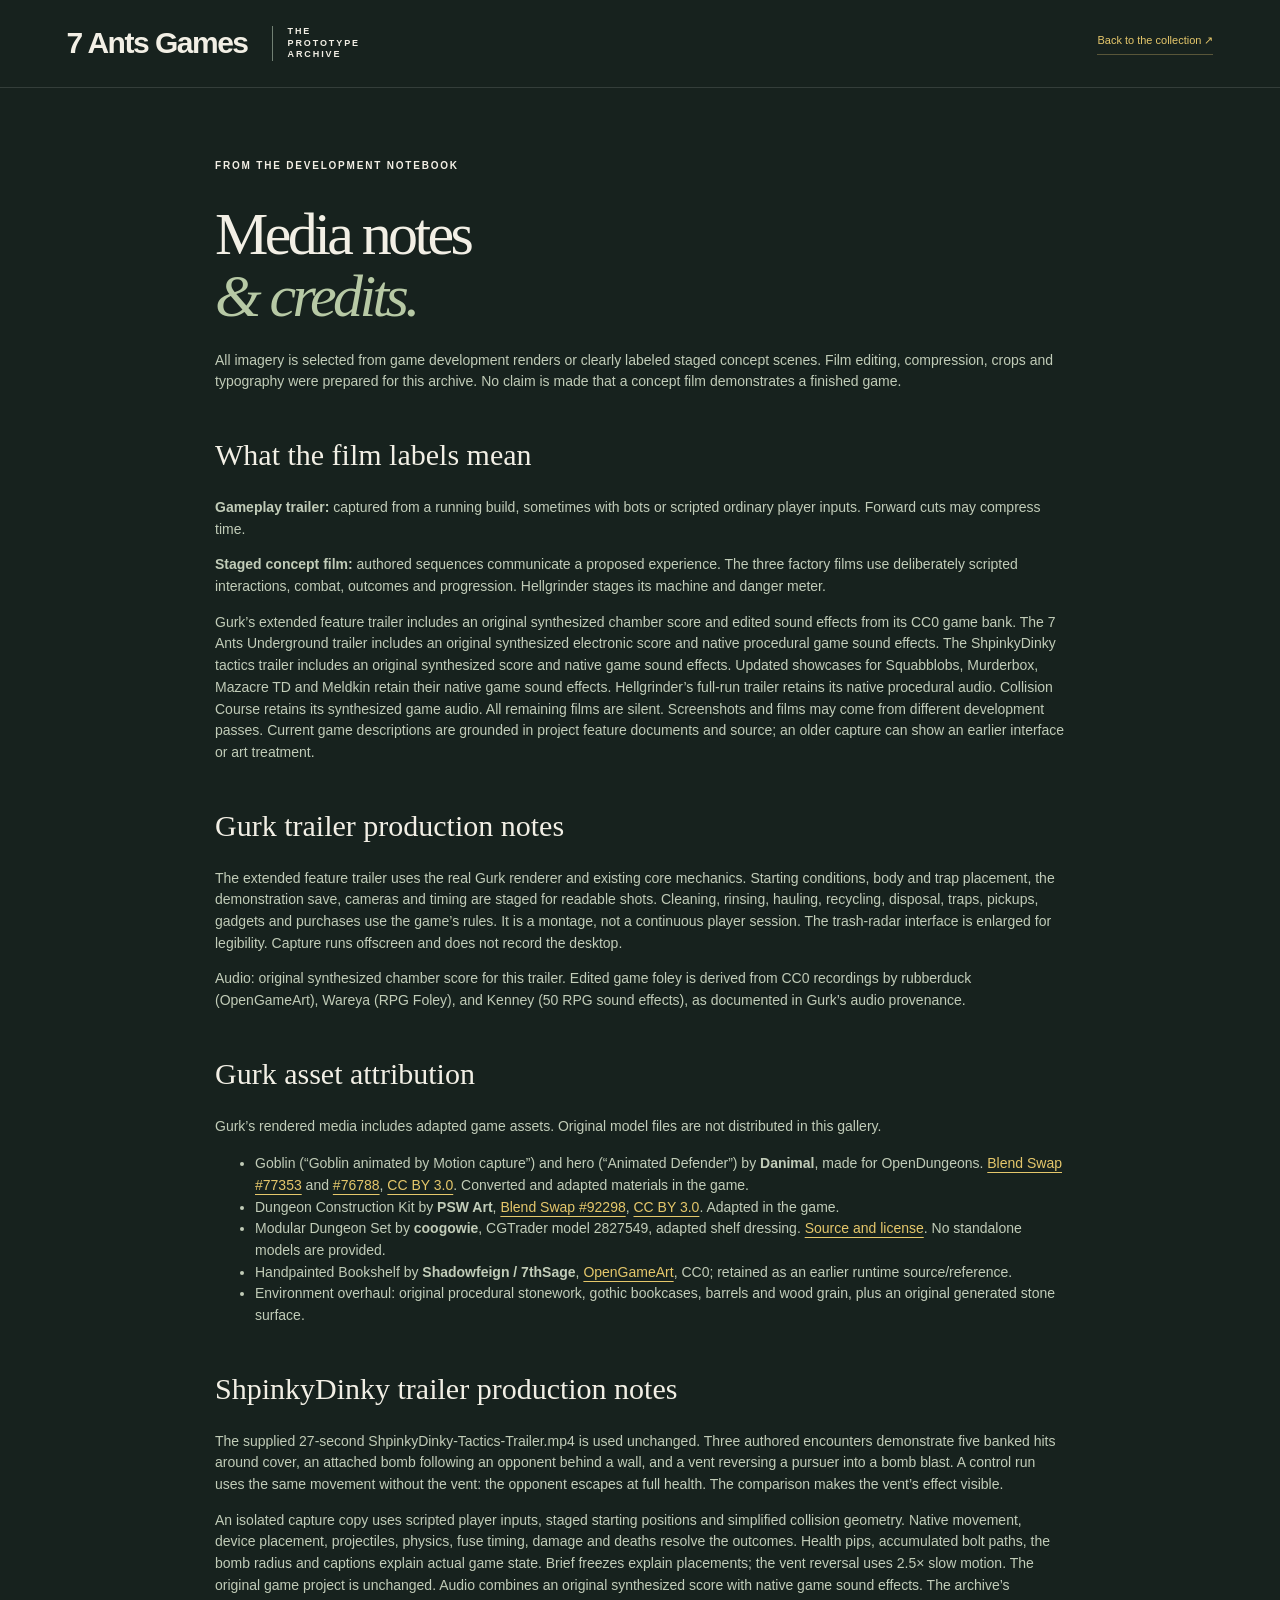
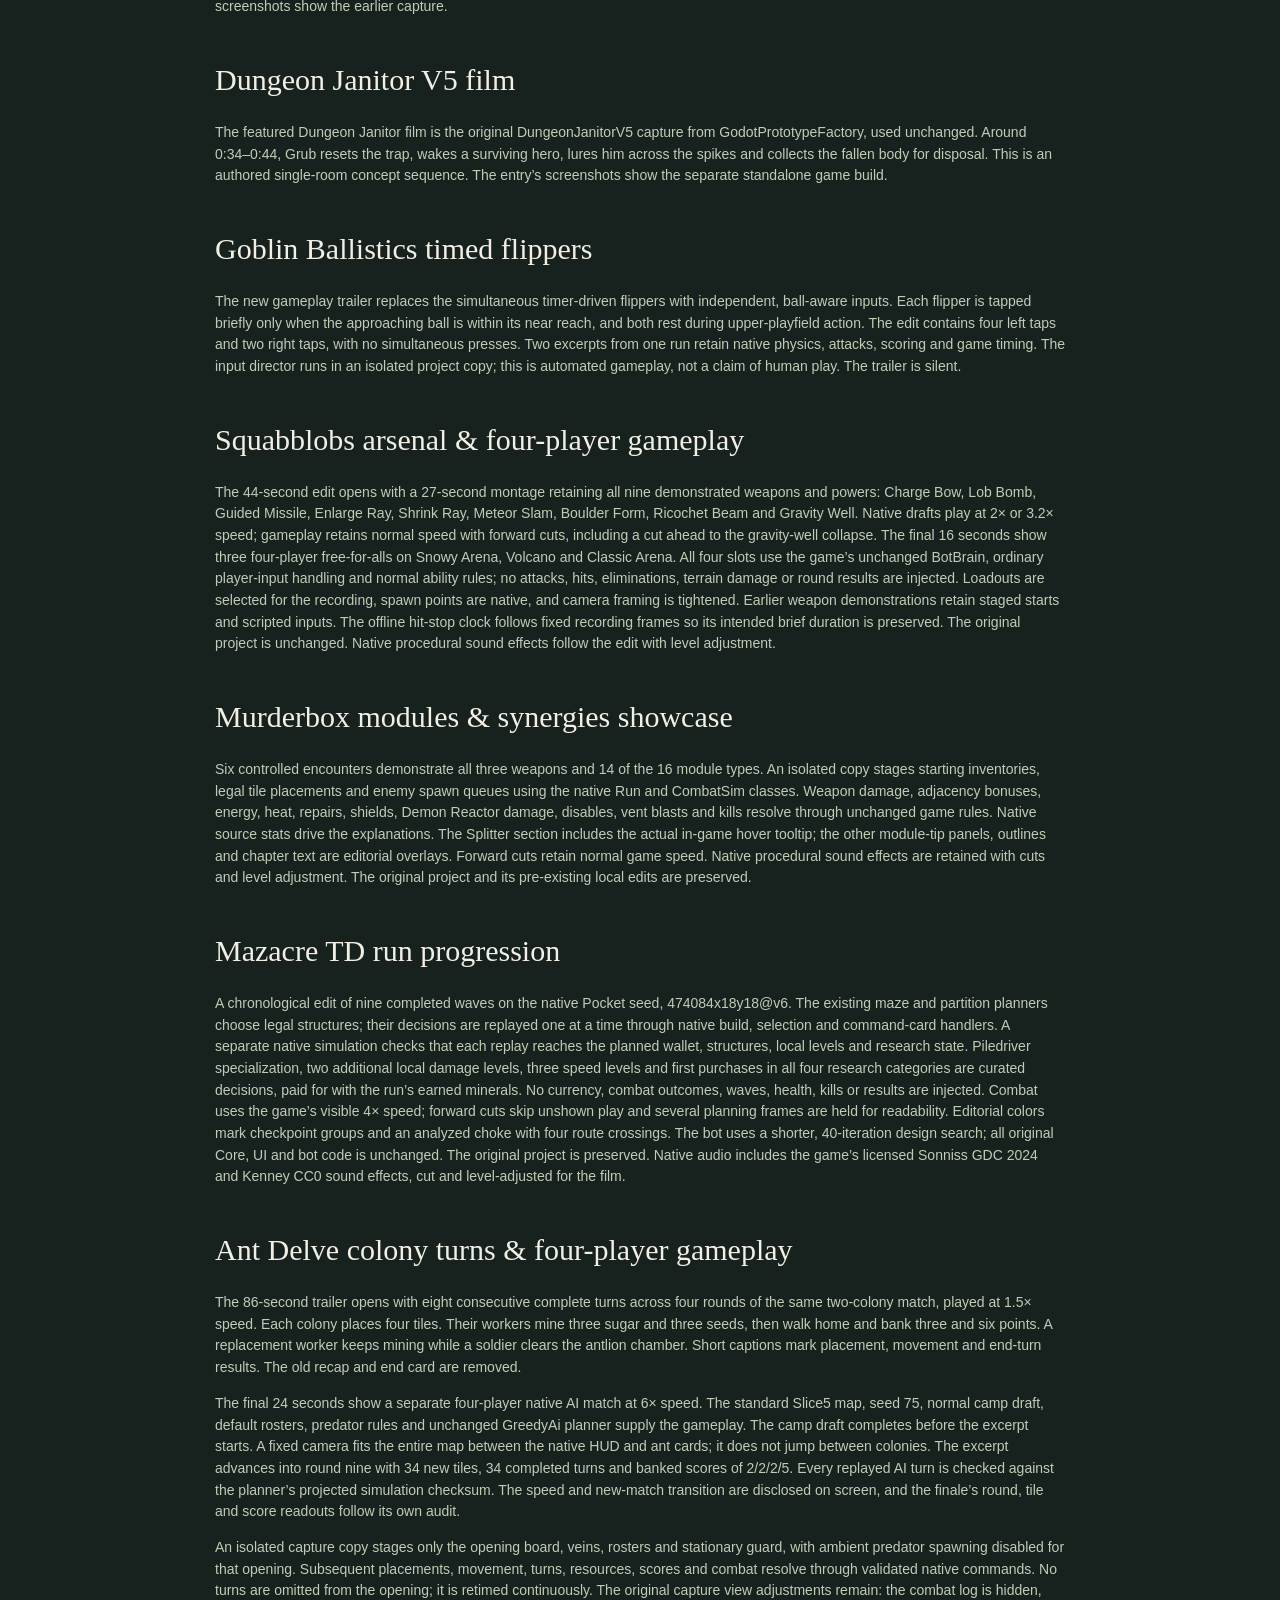
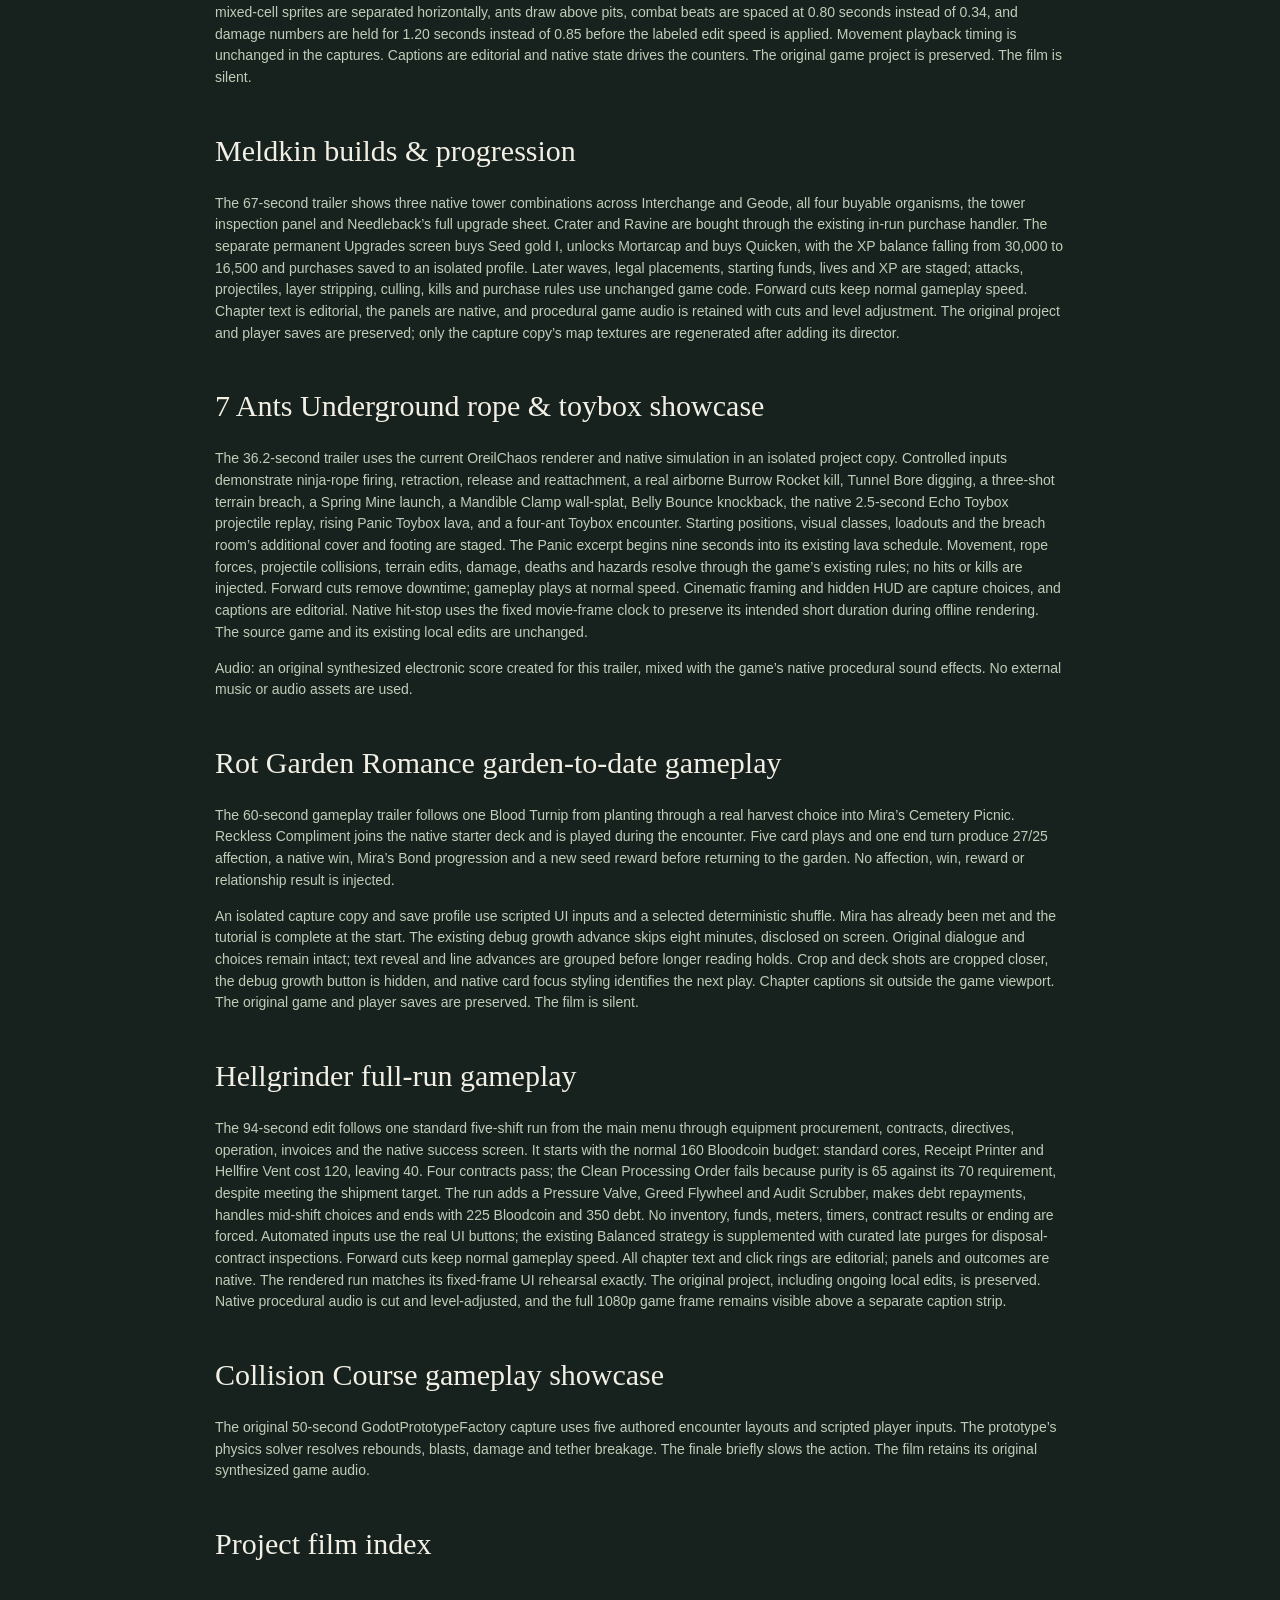
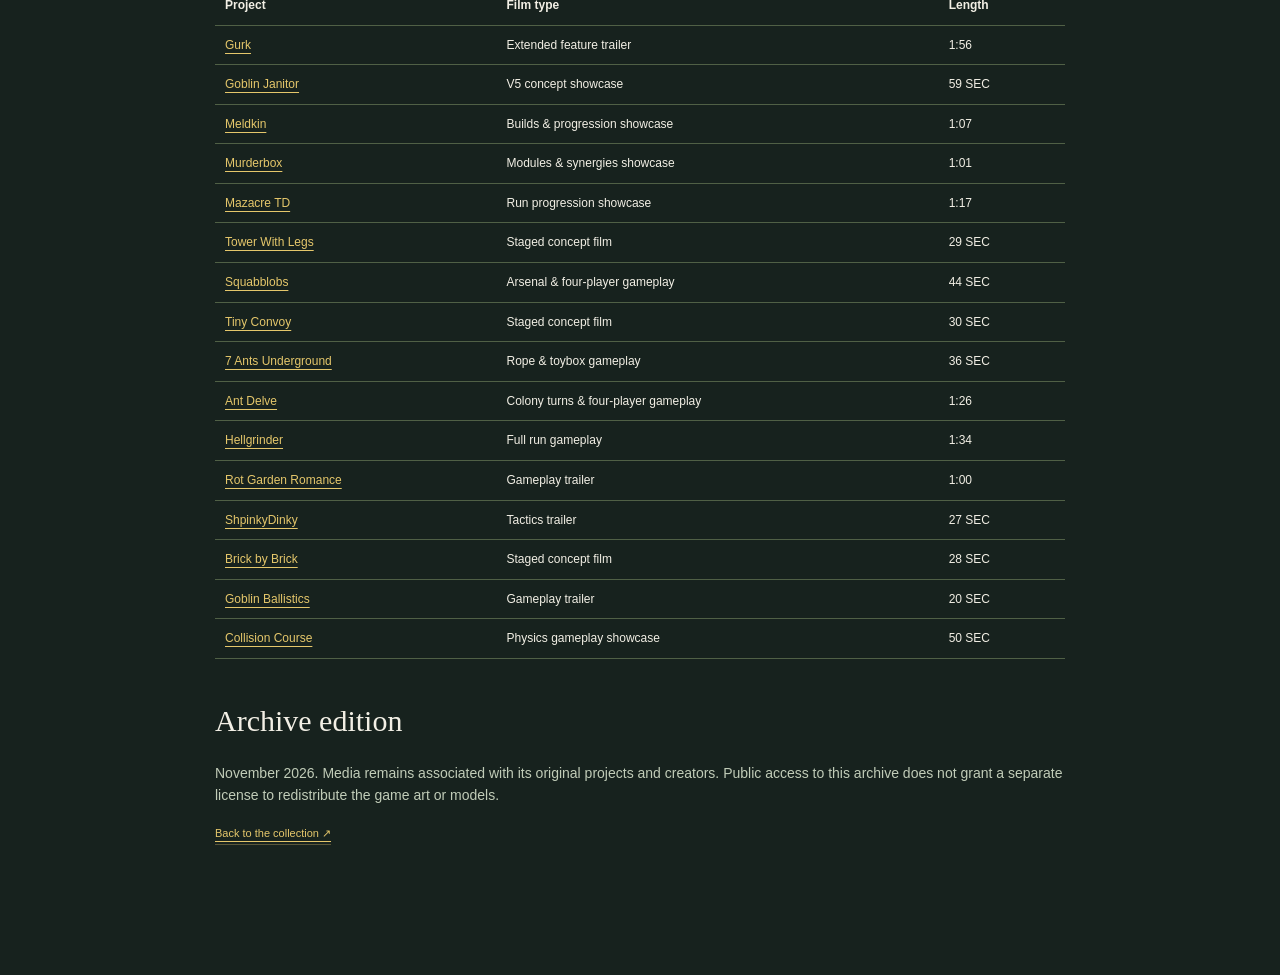
==== commit 1f499f98: "Rebrand prototype archive to 7 Ants Games" ====
--- a/docs/credits.html
+++ b/docs/credits.html
@@ -1 +1 @@
-<!doctype html><html lang="en"><head><meta charset="utf-8"><meta name="color-scheme" content="dark"><meta name="viewport" content="width=device-width,initial-scale=1"><title>Media notes & credits — 7ants</title><link rel="icon" href="assets/favicon.svg"><link rel="stylesheet" href="style.css?v=a6ae2e50460e"></head><body><header class="masthead"><a class="wordmark" href="index.html">7ants<span class="wordmark-sub">THE PROTOTYPE ARCHIVE</span></a><a class="text-link" href="index.html#collection">Back to the collection ↗</a></header><main class="credits-page"><div class="eyebrow">FROM THE DEVELOPMENT NOTEBOOK</div><h1>Media notes<br><em>& credits.</em></h1><p>All imagery is selected from game development renders or clearly labeled staged concept scenes. Film editing, compression, crops and typography were prepared for this archive. No claim is made that a concept film demonstrates a finished game.</p><h2>What the film labels mean</h2><p><strong>Gameplay trailer:</strong> captured from a running build, sometimes with bots or scripted ordinary player inputs. Forward cuts may compress time.</p><p><strong>Staged concept film:</strong> authored sequences communicate a proposed experience. The three factory films use deliberately scripted interactions, combat, outcomes and progression. Hellgrinder stages its machine and danger meter.</p><p>Gurk’s extended feature trailer includes an original synthesized chamber score and edited sound effects from its CC0 game bank. The 7 Ants Underground trailer includes an original synthesized electronic score and native procedural game sound effects. The ShpinkyDinky tactics trailer includes an original synthesized score and native game sound effects. Updated showcases for Squabblobs, Murderbox, Mazacre TD and Meldkin retain their native game sound effects. Hellgrinder’s full-run trailer retains its native procedural audio. Collision Course retains its synthesized game audio. All remaining films are silent. Screenshots and films may come from different development passes. Current game descriptions are grounded in project feature documents and source; an older capture can show an earlier interface or art treatment.</p><h2>Gurk trailer production notes</h2><p>The extended feature trailer uses the real Gurk renderer and existing core mechanics. Starting conditions, body and trap placement, the demonstration save, cameras and timing are staged for readable shots. Cleaning, rinsing, hauling, recycling, disposal, traps, pickups, gadgets and purchases use the game’s rules. It is a montage, not a continuous player session. The trash-radar interface is enlarged for legibility. Capture runs offscreen and does not record the desktop.</p><p>Audio: original synthesized chamber score for this trailer. Edited game foley is derived from CC0 recordings by rubberduck (OpenGameArt), Wareya (RPG Foley), and Kenney (50 RPG sound effects), as documented in Gurk’s audio provenance.</p><h2>Gurk asset attribution</h2><p>Gurk’s rendered media includes adapted game assets. Original model files are not distributed in this gallery.</p><ul><li>Goblin (“Goblin animated by Motion capture”) and hero (“Animated Defender”) by <strong>Danimal</strong>, made for OpenDungeons. <a href="https://www.blendswap.com/blend/77353">Blend Swap #77353</a> and <a href="https://www.blendswap.com/blend/76788">#76788</a>, <a href="https://creativecommons.org/licenses/by/3.0/">CC BY 3.0</a>. Converted and adapted materials in the game.</li><li>Dungeon Construction Kit by <strong>PSW Art</strong>, <a href="https://www.blendswap.com/blend/92298">Blend Swap #92298</a>, <a href="https://creativecommons.org/licenses/by/3.0/">CC BY 3.0</a>. Adapted in the game.</li><li>Modular Dungeon Set by <strong>coogowie</strong>, CGTrader model 2827549, adapted shelf dressing. <a href="https://www.cgtrader.com/free-3d-models/architectural/other/modular-dungeon-set-f4d5c5b9-bd87-4ad4-bb60-64ab2f3504b6">Source and license</a>. No standalone models are provided.</li><li>Handpainted Bookshelf by <strong>Shadowfeign / 7thSage</strong>, <a href="https://opengameart.org/content/handpainted-bookshelf">OpenGameArt</a>, CC0; retained as an earlier runtime source/reference.</li><li>Environment overhaul: original procedural stonework, gothic bookcases, barrels and wood grain, plus an original generated stone surface.</li></ul><h2>ShpinkyDinky trailer production notes</h2><p>The supplied 27-second ShpinkyDinky-Tactics-Trailer.mp4 is used unchanged. Three authored encounters demonstrate five banked hits around cover, an attached bomb following an opponent behind a wall, and a vent reversing a pursuer into a bomb blast. A control run uses the same movement without the vent: the opponent escapes at full health. The comparison makes the vent’s effect visible.</p><p>An isolated capture copy uses scripted player inputs, staged starting positions and simplified collision geometry. Native movement, device placement, projectiles, physics, fuse timing, damage and deaths resolve the outcomes. Health pips, accumulated bolt paths, the bomb radius and captions explain actual game state. Brief freezes explain placements; the vent reversal uses 2.5× slow motion. The original game project is unchanged. Audio combines an original synthesized score with native game sound effects. The archive’s screenshots show the earlier capture.</p><h2>Dungeon Janitor V5 film</h2><p>The featured Dungeon Janitor film is the original DungeonJanitorV5 capture from GodotPrototypeFactory, used unchanged. Around 0:34–0:44, Grub resets the trap, wakes a surviving hero, lures him across the spikes and collects the fallen body for disposal. This is an authored single-room concept sequence. The entry’s screenshots show the separate standalone game build.</p><h2>Goblin Ballistics timed flippers</h2><p>The new gameplay trailer replaces the simultaneous timer-driven flippers with independent, ball-aware inputs. Each flipper is tapped briefly only when the approaching ball is within its near reach, and both rest during upper-playfield action. The edit contains four left taps and two right taps, with no simultaneous presses. Two excerpts from one run retain native physics, attacks, scoring and game timing. The input director runs in an isolated project copy; this is automated gameplay, not a claim of human play. The trailer is silent.</p><h2>Squabblobs arsenal &amp; four-player gameplay</h2><p>The 44-second edit opens with a 27-second montage retaining all nine demonstrated weapons and powers: Charge Bow, Lob Bomb, Guided Missile, Enlarge Ray, Shrink Ray, Meteor Slam, Boulder Form, Ricochet Beam and Gravity Well. Native drafts play at 2× or 3.2× speed; gameplay retains normal speed with forward cuts, including a cut ahead to the gravity-well collapse. The final 16 seconds show three four-player free-for-alls on Snowy Arena, Volcano and Classic Arena. All four slots use the game’s unchanged BotBrain, ordinary player-input handling and normal ability rules; no attacks, hits, eliminations, terrain damage or round results are injected. Loadouts are selected for the recording, spawn points are native, and camera framing is tightened. Earlier weapon demonstrations retain staged starts and scripted inputs. The offline hit-stop clock follows fixed recording frames so its intended brief duration is preserved. The original project is unchanged. Native procedural sound effects follow the edit with level adjustment.</p><h2>Murderbox modules &amp; synergies showcase</h2><p>Six controlled encounters demonstrate all three weapons and 14 of the 16 module types. An isolated copy stages starting inventories, legal tile placements and enemy spawn queues using the native Run and CombatSim classes. Weapon damage, adjacency bonuses, energy, heat, repairs, shields, Demon Reactor damage, disables, vent blasts and kills resolve through unchanged game rules. Native source stats drive the explanations. The Splitter section includes the actual in-game hover tooltip; the other module-tip panels, outlines and chapter text are editorial overlays. Forward cuts retain normal game speed. Native procedural sound effects are retained with cuts and level adjustment. The original project and its pre-existing local edits are preserved.</p><h2>Mazacre TD run progression</h2><p>A chronological edit of nine completed waves on the native Pocket seed, 474084x18y18@v6. The existing maze and partition planners choose legal structures; their decisions are replayed one at a time through native build, selection and command-card handlers. A separate native simulation checks that each replay reaches the planned wallet, structures, local levels and research state. Piledriver specialization, two additional local damage levels, three speed levels and first purchases in all four research categories are curated decisions, paid for with the run’s earned minerals. No currency, combat outcomes, waves, health, kills or results are injected. Combat uses the game’s visible 4× speed; forward cuts skip unshown play and several planning frames are held for readability. Editorial colors mark checkpoint groups and an analyzed choke with four route crossings. The bot uses a shorter, 40-iteration design search; all original Core, UI and bot code is unchanged. The original project is preserved. Native audio includes the game’s licensed Sonniss GDC 2024 and Kenney CC0 sound effects, cut and level-adjusted for the film.</p><h2>Ant Delve colony turns &amp; four-player gameplay</h2><p>The 86-second trailer opens with eight consecutive complete turns across four rounds of the same two-colony match, played at 1.5× speed. Each colony places four tiles. Their workers mine three sugar and three seeds, then walk home and bank three and six points. A replacement worker keeps mining while a soldier clears the antlion chamber. Short captions mark placement, movement and end-turn results. The old recap and end card are removed.</p><p>The final 24 seconds show a separate four-player native AI match at 6× speed. The standard Slice5 map, seed 75, normal camp draft, default rosters, predator rules and unchanged GreedyAi planner supply the gameplay. The camp draft completes before the excerpt starts. A fixed camera fits the entire map between the native HUD and ant cards; it does not jump between colonies. The excerpt advances into round nine with 34 new tiles, 34 completed turns and banked scores of 2/2/2/5. Every replayed AI turn is checked against the planner’s projected simulation checksum. The speed and new-match transition are disclosed on screen, and the finale’s round, tile and score readouts follow its own audit.</p><p>An isolated capture copy stages only the opening board, veins, rosters and stationary guard, with ambient predator spawning disabled for that opening. Subsequent placements, movement, turns, resources, scores and combat resolve through validated native commands. No turns are omitted from the opening; it is retimed continuously. The original capture view adjustments remain: the combat log is hidden, mixed-cell sprites are separated horizontally, ants draw above pits, combat beats are spaced at 0.80 seconds instead of 0.34, and damage numbers are held for 1.20 seconds instead of 0.85 before the labeled edit speed is applied. Movement playback timing is unchanged in the captures. Captions are editorial and native state drives the counters. The original game project is preserved. The film is silent.</p><h2>Meldkin builds &amp; progression</h2><p>The 67-second trailer shows three native tower combinations across Interchange and Geode, all four buyable organisms, the tower inspection panel and Needleback’s full upgrade sheet. Crater and Ravine are bought through the existing in-run purchase handler. The separate permanent Upgrades screen buys Seed gold I, unlocks Mortarcap and buys Quicken, with the XP balance falling from 30,000 to 16,500 and purchases saved to an isolated profile. Later waves, legal placements, starting funds, lives and XP are staged; attacks, projectiles, layer stripping, culling, kills and purchase rules use unchanged game code. Forward cuts keep normal gameplay speed. Chapter text is editorial, the panels are native, and procedural game audio is retained with cuts and level adjustment. The original project and player saves are preserved; only the capture copy’s map textures are regenerated after adding its director.</p><h2>7 Ants Underground rope &amp; toybox showcase</h2><p>The 36.2-second trailer uses the current OreilChaos renderer and native simulation in an isolated project copy. Controlled inputs demonstrate ninja-rope firing, retraction, release and reattachment, a real airborne Burrow Rocket kill, Tunnel Bore digging, a three-shot terrain breach, a Spring Mine launch, a Mandible Clamp wall-splat, Belly Bounce knockback, the native 2.5-second Echo Toybox projectile replay, rising Panic Toybox lava, and a four-ant Toybox encounter. Starting positions, visual classes, loadouts and the breach room’s additional cover and footing are staged. The Panic excerpt begins nine seconds into its existing lava schedule. Movement, rope forces, projectile collisions, terrain edits, damage, deaths and hazards resolve through the game’s existing rules; no hits or kills are injected. Forward cuts remove downtime; gameplay plays at normal speed. Cinematic framing and hidden HUD are capture choices, and captions are editorial. Native hit-stop uses the fixed movie-frame clock to preserve its intended short duration during offline rendering. The source game and its existing local edits are unchanged.</p><p>Audio: an original synthesized electronic score created for this trailer, mixed with the game’s native procedural sound effects. No external music or audio assets are used.</p><h2>Rot Garden Romance garden-to-date gameplay</h2><p>The 60-second gameplay trailer follows one Blood Turnip from planting through a real harvest choice into Mira’s Cemetery Picnic. Reckless Compliment joins the native starter deck and is played during the encounter. Five card plays and one end turn produce 27/25 affection, a native win, Mira’s Bond progression and a new seed reward before returning to the garden. No affection, win, reward or relationship result is injected.</p><p>An isolated capture copy and save profile use scripted UI inputs and a selected deterministic shuffle. Mira has already been met and the tutorial is complete at the start. The existing debug growth advance skips eight minutes, disclosed on screen. Original dialogue and choices remain intact; text reveal and line advances are grouped before longer reading holds. Crop and deck shots are cropped closer, the debug growth button is hidden, and native card focus styling identifies the next play. Chapter captions sit outside the game viewport. The original game and player saves are preserved. The film is silent.</p><h2>Hellgrinder full-run gameplay</h2><p>The 94-second edit follows one standard five-shift run from the main menu through equipment procurement, contracts, directives, operation, invoices and the native success screen. It starts with the normal 160 Bloodcoin budget: standard cores, Receipt Printer and Hellfire Vent cost 120, leaving 40. Four contracts pass; the Clean Processing Order fails because purity is 65 against its 70 requirement, despite meeting the shipment target. The run adds a Pressure Valve, Greed Flywheel and Audit Scrubber, makes debt repayments, handles mid-shift choices and ends with 225 Bloodcoin and 350 debt. No inventory, funds, meters, timers, contract results or ending are forced. Automated inputs use the real UI buttons; the existing Balanced strategy is supplemented with curated late purges for disposal-contract inspections. Forward cuts keep normal gameplay speed. All chapter text and click rings are editorial; panels and outcomes are native. The rendered run matches its fixed-frame UI rehearsal exactly. The original project, including ongoing local edits, is preserved. Native procedural audio is cut and level-adjusted, and the full 1080p game frame remains visible above a separate caption strip.</p><h2>Collision Course gameplay showcase</h2><p>The original 50-second GodotPrototypeFactory capture uses five authored encounter layouts and scripted player inputs. The prototype’s physics solver resolves rebounds, blasts, damage and tether breakage. The finale briefly slows the action. The film retains its original synthesized game audio.</p><h2>Project film index</h2><table><thead><tr><th>Project</th><th>Film type</th><th>Length</th></tr></thead><tbody><tr><td><a href="index.html#gurk">Gurk</a></td><td>Extended feature trailer</td><td>1:56</td></tr><tr><td><a href="index.html#dungeon-janitor">Goblin Janitor</a></td><td>V5 concept showcase</td><td>59 SEC</td></tr><tr><td><a href="index.html#meldkin">Meldkin</a></td><td>Builds &amp; progression showcase</td><td>1:07</td></tr><tr><td><a href="index.html#murderbox">Murderbox</a></td><td>Modules &amp; synergies showcase</td><td>1:01</td></tr><tr><td><a href="index.html#mazacre-td">Mazacre TD</a></td><td>Run progression showcase</td><td>1:17</td></tr><tr><td><a href="index.html#tower-with-legs">Tower With Legs</a></td><td>Staged concept film</td><td>29 SEC</td></tr><tr><td><a href="index.html#squabblobs">Squabblobs</a></td><td>Arsenal &amp; four-player gameplay</td><td>44 SEC</td></tr><tr><td><a href="index.html#tiny-convoy">Tiny Convoy</a></td><td>Staged concept film</td><td>30 SEC</td></tr><tr><td><a href="index.html#seven-ants-underground">7 Ants Underground</a></td><td>Rope &amp; toybox gameplay</td><td>36 SEC</td></tr><tr><td><a href="index.html#ant-delve">Ant Delve</a></td><td>Colony turns &amp; four-player gameplay</td><td>1:26</td></tr><tr><td><a href="index.html#hellgrinder">Hellgrinder</a></td><td>Full run gameplay</td><td>1:34</td></tr><tr><td><a href="index.html#rot-garden-romance">Rot Garden Romance</a></td><td>Gameplay trailer</td><td>1:00</td></tr><tr><td><a href="index.html#shpinky-dinky">ShpinkyDinky</a></td><td>Tactics trailer</td><td>27 SEC</td></tr><tr><td><a href="index.html#brick-by-brick">Brick by Brick</a></td><td>Staged concept film</td><td>28 SEC</td></tr><tr><td><a href="index.html#goblin-ballistics">Goblin Ballistics</a></td><td>Gameplay trailer</td><td>20 SEC</td></tr><tr><td><a href="index.html#collision-course">Collision Course</a></td><td>Physics gameplay showcase</td><td>50 SEC</td></tr></tbody></table><h2>Archive edition</h2><p>November 2026. Media remains associated with its original projects and creators. Public access to this archive does not grant a separate license to redistribute the game art or models.</p><a class="text-link" href="index.html#collection">Back to the collection ↗</a></main></body></html>+<!doctype html><html lang="en"><head><meta charset="utf-8"><meta name="color-scheme" content="dark"><meta name="viewport" content="width=device-width,initial-scale=1"><title>Media notes & credits — 7 Ants Games</title><link rel="icon" href="assets/favicon.svg"><link rel="stylesheet" href="style.css?v=20261122-rebrand"></head><body><header class="masthead"><a class="wordmark" href="index.html">7 Ants Games<span class="wordmark-sub">THE PROTOTYPE ARCHIVE</span></a><a class="text-link" href="index.html#collection">Back to the collection ↗</a></header><main class="credits-page"><div class="eyebrow">FROM THE DEVELOPMENT NOTEBOOK</div><h1>Media notes<br><em>& credits.</em></h1><p>All imagery is selected from game development renders or clearly labeled staged concept scenes. Film editing, compression, crops and typography were prepared for this archive. No claim is made that a concept film demonstrates a finished game.</p><h2>What the film labels mean</h2><p><strong>Gameplay trailer:</strong> captured from a running build, sometimes with bots or scripted ordinary player inputs. Forward cuts may compress time.</p><p><strong>Staged concept film:</strong> authored sequences communicate a proposed experience. The three factory films use deliberately scripted interactions, combat, outcomes and progression. Hellgrinder stages its machine and danger meter.</p><p>Gurk’s extended feature trailer includes an original synthesized chamber score and edited sound effects from its CC0 game bank. The 7 Ants Underground trailer includes an original synthesized electronic score and native procedural game sound effects. The ShpinkyDinky tactics trailer includes an original synthesized score and native game sound effects. Updated showcases for Squabblobs, Murderbox, Mazacre TD and Meldkin retain their native game sound effects. Hellgrinder’s full-run trailer retains its native procedural audio. Collision Course retains its synthesized game audio. All remaining films are silent. Screenshots and films may come from different development passes. Current game descriptions are grounded in project feature documents and source; an older capture can show an earlier interface or art treatment.</p><h2>Gurk trailer production notes</h2><p>The extended feature trailer uses the real Gurk renderer and existing core mechanics. Starting conditions, body and trap placement, the demonstration save, cameras and timing are staged for readable shots. Cleaning, rinsing, hauling, recycling, disposal, traps, pickups, gadgets and purchases use the game’s rules. It is a montage, not a continuous player session. The trash-radar interface is enlarged for legibility. Capture runs offscreen and does not record the desktop.</p><p>Audio: original synthesized chamber score for this trailer. Edited game foley is derived from CC0 recordings by rubberduck (OpenGameArt), Wareya (RPG Foley), and Kenney (50 RPG sound effects), as documented in Gurk’s audio provenance.</p><h2>Gurk asset attribution</h2><p>Gurk’s rendered media includes adapted game assets. Original model files are not distributed in this gallery.</p><ul><li>Goblin (“Goblin animated by Motion capture”) and hero (“Animated Defender”) by <strong>Danimal</strong>, made for OpenDungeons. <a href="https://www.blendswap.com/blend/77353">Blend Swap #77353</a> and <a href="https://www.blendswap.com/blend/76788">#76788</a>, <a href="https://creativecommons.org/licenses/by/3.0/">CC BY 3.0</a>. Converted and adapted materials in the game.</li><li>Dungeon Construction Kit by <strong>PSW Art</strong>, <a href="https://www.blendswap.com/blend/92298">Blend Swap #92298</a>, <a href="https://creativecommons.org/licenses/by/3.0/">CC BY 3.0</a>. Adapted in the game.</li><li>Modular Dungeon Set by <strong>coogowie</strong>, CGTrader model 2827549, adapted shelf dressing. <a href="https://www.cgtrader.com/free-3d-models/architectural/other/modular-dungeon-set-f4d5c5b9-bd87-4ad4-bb60-64ab2f3504b6">Source and license</a>. No standalone models are provided.</li><li>Handpainted Bookshelf by <strong>Shadowfeign / 7thSage</strong>, <a href="https://opengameart.org/content/handpainted-bookshelf">OpenGameArt</a>, CC0; retained as an earlier runtime source/reference.</li><li>Environment overhaul: original procedural stonework, gothic bookcases, barrels and wood grain, plus an original generated stone surface.</li></ul><h2>ShpinkyDinky trailer production notes</h2><p>The supplied 27-second ShpinkyDinky-Tactics-Trailer.mp4 is used unchanged. Three authored encounters demonstrate five banked hits around cover, an attached bomb following an opponent behind a wall, and a vent reversing a pursuer into a bomb blast. A control run uses the same movement without the vent: the opponent escapes at full health. The comparison makes the vent’s effect visible.</p><p>An isolated capture copy uses scripted player inputs, staged starting positions and simplified collision geometry. Native movement, device placement, projectiles, physics, fuse timing, damage and deaths resolve the outcomes. Health pips, accumulated bolt paths, the bomb radius and captions explain actual game state. Brief freezes explain placements; the vent reversal uses 2.5× slow motion. The original game project is unchanged. Audio combines an original synthesized score with native game sound effects. The archive’s screenshots show the earlier capture.</p><h2>Dungeon Janitor V5 film</h2><p>The featured Dungeon Janitor film is the original DungeonJanitorV5 capture from GodotPrototypeFactory, used unchanged. Around 0:34–0:44, Grub resets the trap, wakes a surviving hero, lures him across the spikes and collects the fallen body for disposal. This is an authored single-room concept sequence. The entry’s screenshots show the separate standalone game build.</p><h2>Goblin Ballistics timed flippers</h2><p>The new gameplay trailer replaces the simultaneous timer-driven flippers with independent, ball-aware inputs. Each flipper is tapped briefly only when the approaching ball is within its near reach, and both rest during upper-playfield action. The edit contains four left taps and two right taps, with no simultaneous presses. Two excerpts from one run retain native physics, attacks, scoring and game timing. The input director runs in an isolated project copy; this is automated gameplay, not a claim of human play. The trailer is silent.</p><h2>Squabblobs arsenal &amp; four-player gameplay</h2><p>The 44-second edit opens with a 27-second montage retaining all nine demonstrated weapons and powers: Charge Bow, Lob Bomb, Guided Missile, Enlarge Ray, Shrink Ray, Meteor Slam, Boulder Form, Ricochet Beam and Gravity Well. Native drafts play at 2× or 3.2× speed; gameplay retains normal speed with forward cuts, including a cut ahead to the gravity-well collapse. The final 16 seconds show three four-player free-for-alls on Snowy Arena, Volcano and Classic Arena. All four slots use the game’s unchanged BotBrain, ordinary player-input handling and normal ability rules; no attacks, hits, eliminations, terrain damage or round results are injected. Loadouts are selected for the recording, spawn points are native, and camera framing is tightened. Earlier weapon demonstrations retain staged starts and scripted inputs. The offline hit-stop clock follows fixed recording frames so its intended brief duration is preserved. The original project is unchanged. Native procedural sound effects follow the edit with level adjustment.</p><h2>Murderbox modules &amp; synergies showcase</h2><p>Six controlled encounters demonstrate all three weapons and 14 of the 16 module types. An isolated copy stages starting inventories, legal tile placements and enemy spawn queues using the native Run and CombatSim classes. Weapon damage, adjacency bonuses, energy, heat, repairs, shields, Demon Reactor damage, disables, vent blasts and kills resolve through unchanged game rules. Native source stats drive the explanations. The Splitter section includes the actual in-game hover tooltip; the other module-tip panels, outlines and chapter text are editorial overlays. Forward cuts retain normal game speed. Native procedural sound effects are retained with cuts and level adjustment. The original project and its pre-existing local edits are preserved.</p><h2>Mazacre TD run progression</h2><p>A chronological edit of nine completed waves on the native Pocket seed, 474084x18y18@v6. The existing maze and partition planners choose legal structures; their decisions are replayed one at a time through native build, selection and command-card handlers. A separate native simulation checks that each replay reaches the planned wallet, structures, local levels and research state. Piledriver specialization, two additional local damage levels, three speed levels and first purchases in all four research categories are curated decisions, paid for with the run’s earned minerals. No currency, combat outcomes, waves, health, kills or results are injected. Combat uses the game’s visible 4× speed; forward cuts skip unshown play and several planning frames are held for readability. Editorial colors mark checkpoint groups and an analyzed choke with four route crossings. The bot uses a shorter, 40-iteration design search; all original Core, UI and bot code is unchanged. The original project is preserved. Native audio includes the game’s licensed Sonniss GDC 2024 and Kenney CC0 sound effects, cut and level-adjusted for the film.</p><h2>Ant Delve colony turns &amp; four-player gameplay</h2><p>The 86-second trailer opens with eight consecutive complete turns across four rounds of the same two-colony match, played at 1.5× speed. Each colony places four tiles. Their workers mine three sugar and three seeds, then walk home and bank three and six points. A replacement worker keeps mining while a soldier clears the antlion chamber. Short captions mark placement, movement and end-turn results. The old recap and end card are removed.</p><p>The final 24 seconds show a separate four-player native AI match at 6× speed. The standard Slice5 map, seed 75, normal camp draft, default rosters, predator rules and unchanged GreedyAi planner supply the gameplay. The camp draft completes before the excerpt starts. A fixed camera fits the entire map between the native HUD and ant cards; it does not jump between colonies. The excerpt advances into round nine with 34 new tiles, 34 completed turns and banked scores of 2/2/2/5. Every replayed AI turn is checked against the planner’s projected simulation checksum. The speed and new-match transition are disclosed on screen, and the finale’s round, tile and score readouts follow its own audit.</p><p>An isolated capture copy stages only the opening board, veins, rosters and stationary guard, with ambient predator spawning disabled for that opening. Subsequent placements, movement, turns, resources, scores and combat resolve through validated native commands. No turns are omitted from the opening; it is retimed continuously. The original capture view adjustments remain: the combat log is hidden, mixed-cell sprites are separated horizontally, ants draw above pits, combat beats are spaced at 0.80 seconds instead of 0.34, and damage numbers are held for 1.20 seconds instead of 0.85 before the labeled edit speed is applied. Movement playback timing is unchanged in the captures. Captions are editorial and native state drives the counters. The original game project is preserved. The film is silent.</p><h2>Meldkin builds &amp; progression</h2><p>The 67-second trailer shows three native tower combinations across Interchange and Geode, all four buyable organisms, the tower inspection panel and Needleback’s full upgrade sheet. Crater and Ravine are bought through the existing in-run purchase handler. The separate permanent Upgrades screen buys Seed gold I, unlocks Mortarcap and buys Quicken, with the XP balance falling from 30,000 to 16,500 and purchases saved to an isolated profile. Later waves, legal placements, starting funds, lives and XP are staged; attacks, projectiles, layer stripping, culling, kills and purchase rules use unchanged game code. Forward cuts keep normal gameplay speed. Chapter text is editorial, the panels are native, and procedural game audio is retained with cuts and level adjustment. The original project and player saves are preserved; only the capture copy’s map textures are regenerated after adding its director.</p><h2>7 Ants Underground rope &amp; toybox showcase</h2><p>The 36.2-second trailer uses the current OreilChaos renderer and native simulation in an isolated project copy. Controlled inputs demonstrate ninja-rope firing, retraction, release and reattachment, a real airborne Burrow Rocket kill, Tunnel Bore digging, a three-shot terrain breach, a Spring Mine launch, a Mandible Clamp wall-splat, Belly Bounce knockback, the native 2.5-second Echo Toybox projectile replay, rising Panic Toybox lava, and a four-ant Toybox encounter. Starting positions, visual classes, loadouts and the breach room’s additional cover and footing are staged. The Panic excerpt begins nine seconds into its existing lava schedule. Movement, rope forces, projectile collisions, terrain edits, damage, deaths and hazards resolve through the game’s existing rules; no hits or kills are injected. Forward cuts remove downtime; gameplay plays at normal speed. Cinematic framing and hidden HUD are capture choices, and captions are editorial. Native hit-stop uses the fixed movie-frame clock to preserve its intended short duration during offline rendering. The source game and its existing local edits are unchanged.</p><p>Audio: an original synthesized electronic score created for this trailer, mixed with the game’s native procedural sound effects. No external music or audio assets are used.</p><h2>Rot Garden Romance garden-to-date gameplay</h2><p>The 60-second gameplay trailer follows one Blood Turnip from planting through a real harvest choice into Mira’s Cemetery Picnic. Reckless Compliment joins the native starter deck and is played during the encounter. Five card plays and one end turn produce 27/25 affection, a native win, Mira’s Bond progression and a new seed reward before returning to the garden. No affection, win, reward or relationship result is injected.</p><p>An isolated capture copy and save profile use scripted UI inputs and a selected deterministic shuffle. Mira has already been met and the tutorial is complete at the start. The existing debug growth advance skips eight minutes, disclosed on screen. Original dialogue and choices remain intact; text reveal and line advances are grouped before longer reading holds. Crop and deck shots are cropped closer, the debug growth button is hidden, and native card focus styling identifies the next play. Chapter captions sit outside the game viewport. The original game and player saves are preserved. The film is silent.</p><h2>Hellgrinder full-run gameplay</h2><p>The 94-second edit follows one standard five-shift run from the main menu through equipment procurement, contracts, directives, operation, invoices and the native success screen. It starts with the normal 160 Bloodcoin budget: standard cores, Receipt Printer and Hellfire Vent cost 120, leaving 40. Four contracts pass; the Clean Processing Order fails because purity is 65 against its 70 requirement, despite meeting the shipment target. The run adds a Pressure Valve, Greed Flywheel and Audit Scrubber, makes debt repayments, handles mid-shift choices and ends with 225 Bloodcoin and 350 debt. No inventory, funds, meters, timers, contract results or ending are forced. Automated inputs use the real UI buttons; the existing Balanced strategy is supplemented with curated late purges for disposal-contract inspections. Forward cuts keep normal gameplay speed. All chapter text and click rings are editorial; panels and outcomes are native. The rendered run matches its fixed-frame UI rehearsal exactly. The original project, including ongoing local edits, is preserved. Native procedural audio is cut and level-adjusted, and the full 1080p game frame remains visible above a separate caption strip.</p><h2>Collision Course gameplay showcase</h2><p>The original 50-second GodotPrototypeFactory capture uses five authored encounter layouts and scripted player inputs. The prototype’s physics solver resolves rebounds, blasts, damage and tether breakage. The finale briefly slows the action. The film retains its original synthesized game audio.</p><h2>Project film index</h2><table><thead><tr><th>Project</th><th>Film type</th><th>Length</th></tr></thead><tbody><tr><td><a href="index.html#gurk">Gurk</a></td><td>Extended feature trailer</td><td>1:56</td></tr><tr><td><a href="index.html#dungeon-janitor">Goblin Janitor</a></td><td>V5 concept showcase</td><td>59 SEC</td></tr><tr><td><a href="index.html#meldkin">Meldkin</a></td><td>Builds &amp; progression showcase</td><td>1:07</td></tr><tr><td><a href="index.html#murderbox">Murderbox</a></td><td>Modules &amp; synergies showcase</td><td>1:01</td></tr><tr><td><a href="index.html#mazacre-td">Mazacre TD</a></td><td>Run progression showcase</td><td>1:17</td></tr><tr><td><a href="index.html#tower-with-legs">Tower With Legs</a></td><td>Staged concept film</td><td>29 SEC</td></tr><tr><td><a href="index.html#squabblobs">Squabblobs</a></td><td>Arsenal &amp; four-player gameplay</td><td>44 SEC</td></tr><tr><td><a href="index.html#tiny-convoy">Tiny Convoy</a></td><td>Staged concept film</td><td>30 SEC</td></tr><tr><td><a href="index.html#seven-ants-underground">7 Ants Underground</a></td><td>Rope &amp; toybox gameplay</td><td>36 SEC</td></tr><tr><td><a href="index.html#ant-delve">Ant Delve</a></td><td>Colony turns &amp; four-player gameplay</td><td>1:26</td></tr><tr><td><a href="index.html#hellgrinder">Hellgrinder</a></td><td>Full run gameplay</td><td>1:34</td></tr><tr><td><a href="index.html#rot-garden-romance">Rot Garden Romance</a></td><td>Gameplay trailer</td><td>1:00</td></tr><tr><td><a href="index.html#shpinky-dinky">ShpinkyDinky</a></td><td>Tactics trailer</td><td>27 SEC</td></tr><tr><td><a href="index.html#brick-by-brick">Brick by Brick</a></td><td>Staged concept film</td><td>28 SEC</td></tr><tr><td><a href="index.html#goblin-ballistics">Goblin Ballistics</a></td><td>Gameplay trailer</td><td>20 SEC</td></tr><tr><td><a href="index.html#collision-course">Collision Course</a></td><td>Physics gameplay showcase</td><td>50 SEC</td></tr></tbody></table><h2>Archive edition</h2><p>November 2026. Media remains associated with its original projects and creators. Public access to this archive does not grant a separate license to redistribute the game art or models.</p><a class="text-link" href="index.html#collection">Back to the collection ↗</a></main></body></html>
--- a/docs/style.css
+++ b/docs/style.css
@@ -26,3 +26,7 @@
 .viability-sources a{font-size:13px;color:var(--gold);text-decoration:underline;text-underline-offset:3px}
 .viability-note{margin:18px 0 0;font-size:12px;color:var(--muted)}
 @media(max-width:600px){.viability-factors{grid-template-columns:1fr}}
+
+/* Keep the full studio name readable on narrow screens. */
+.studio-link{font-size:1rem}
+@media(max-width:760px){.wordmark{flex-direction:column;align-items:flex-start;gap:6px}.wordmark-sub{border-left:0;padding-left:0;margin-left:0;max-width:none}.masthead{height:auto;min-height:88px;flex-wrap:wrap;padding-block:16px}}
